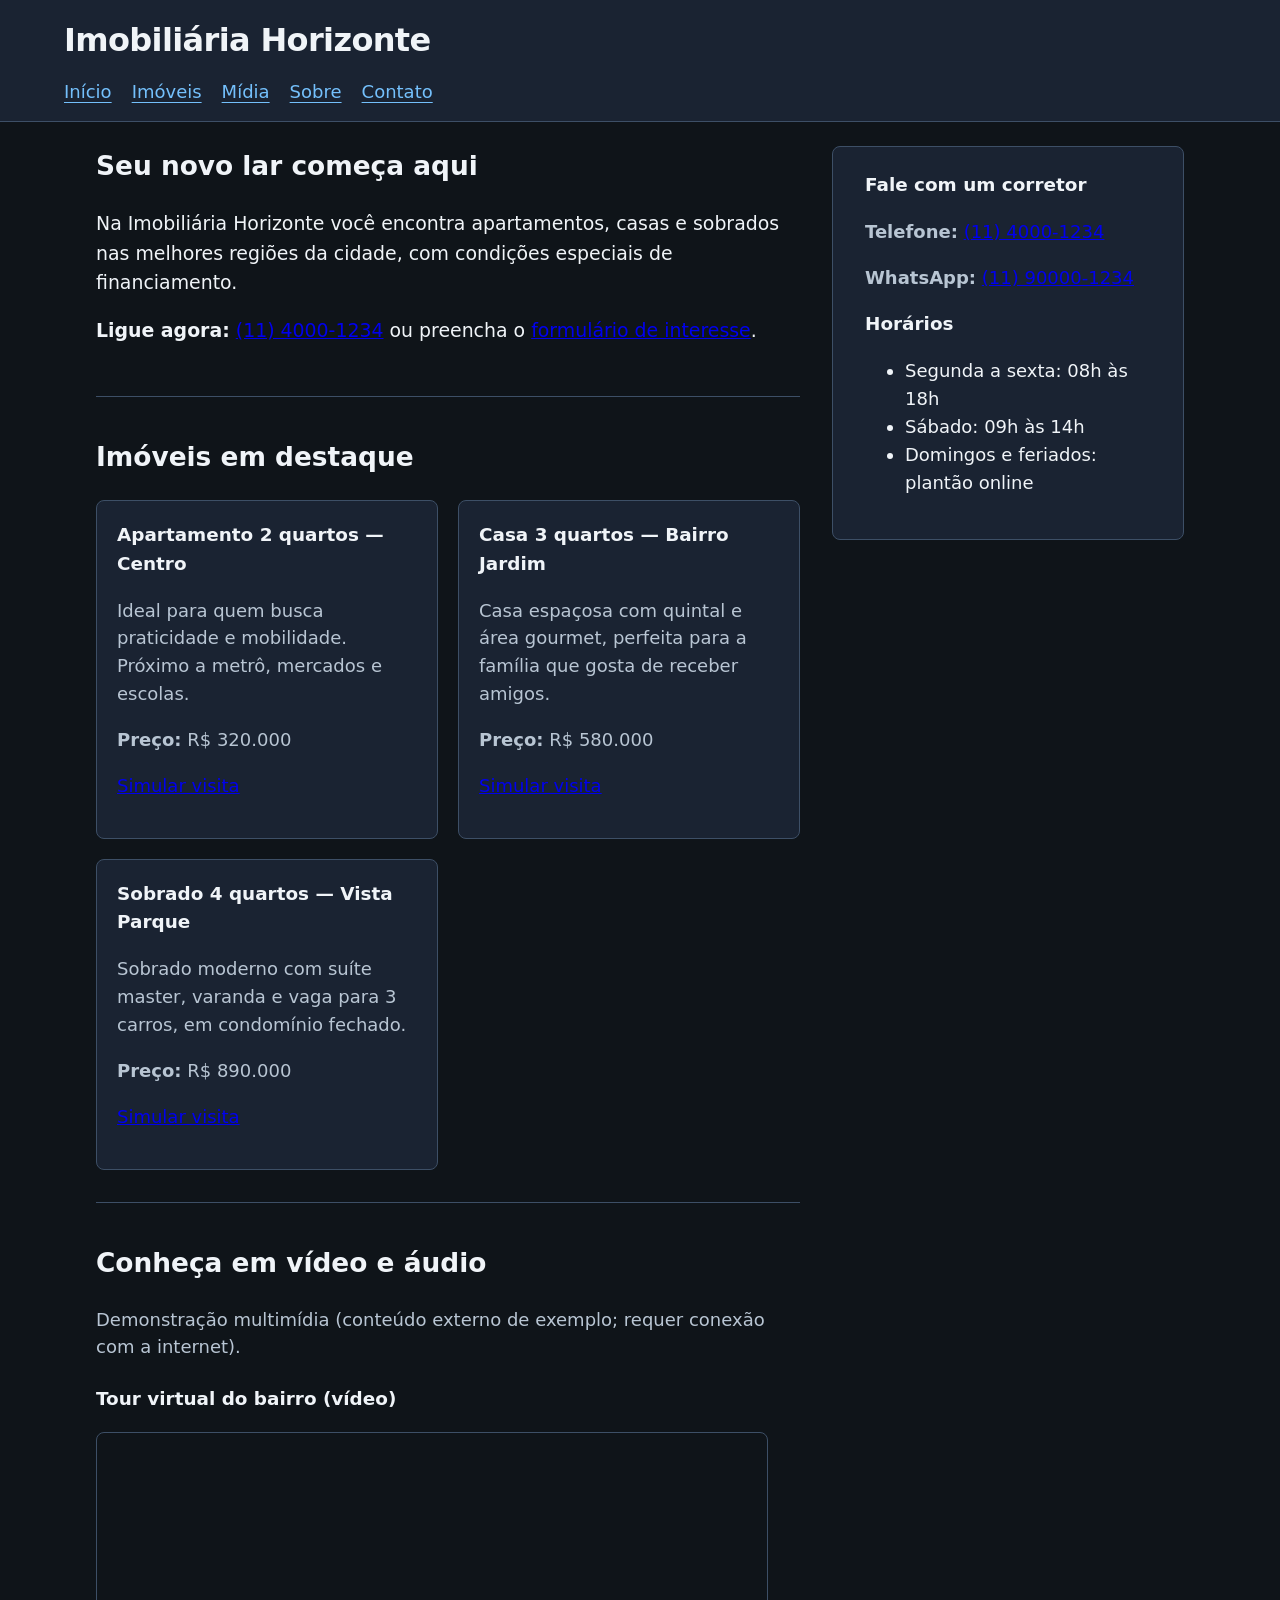
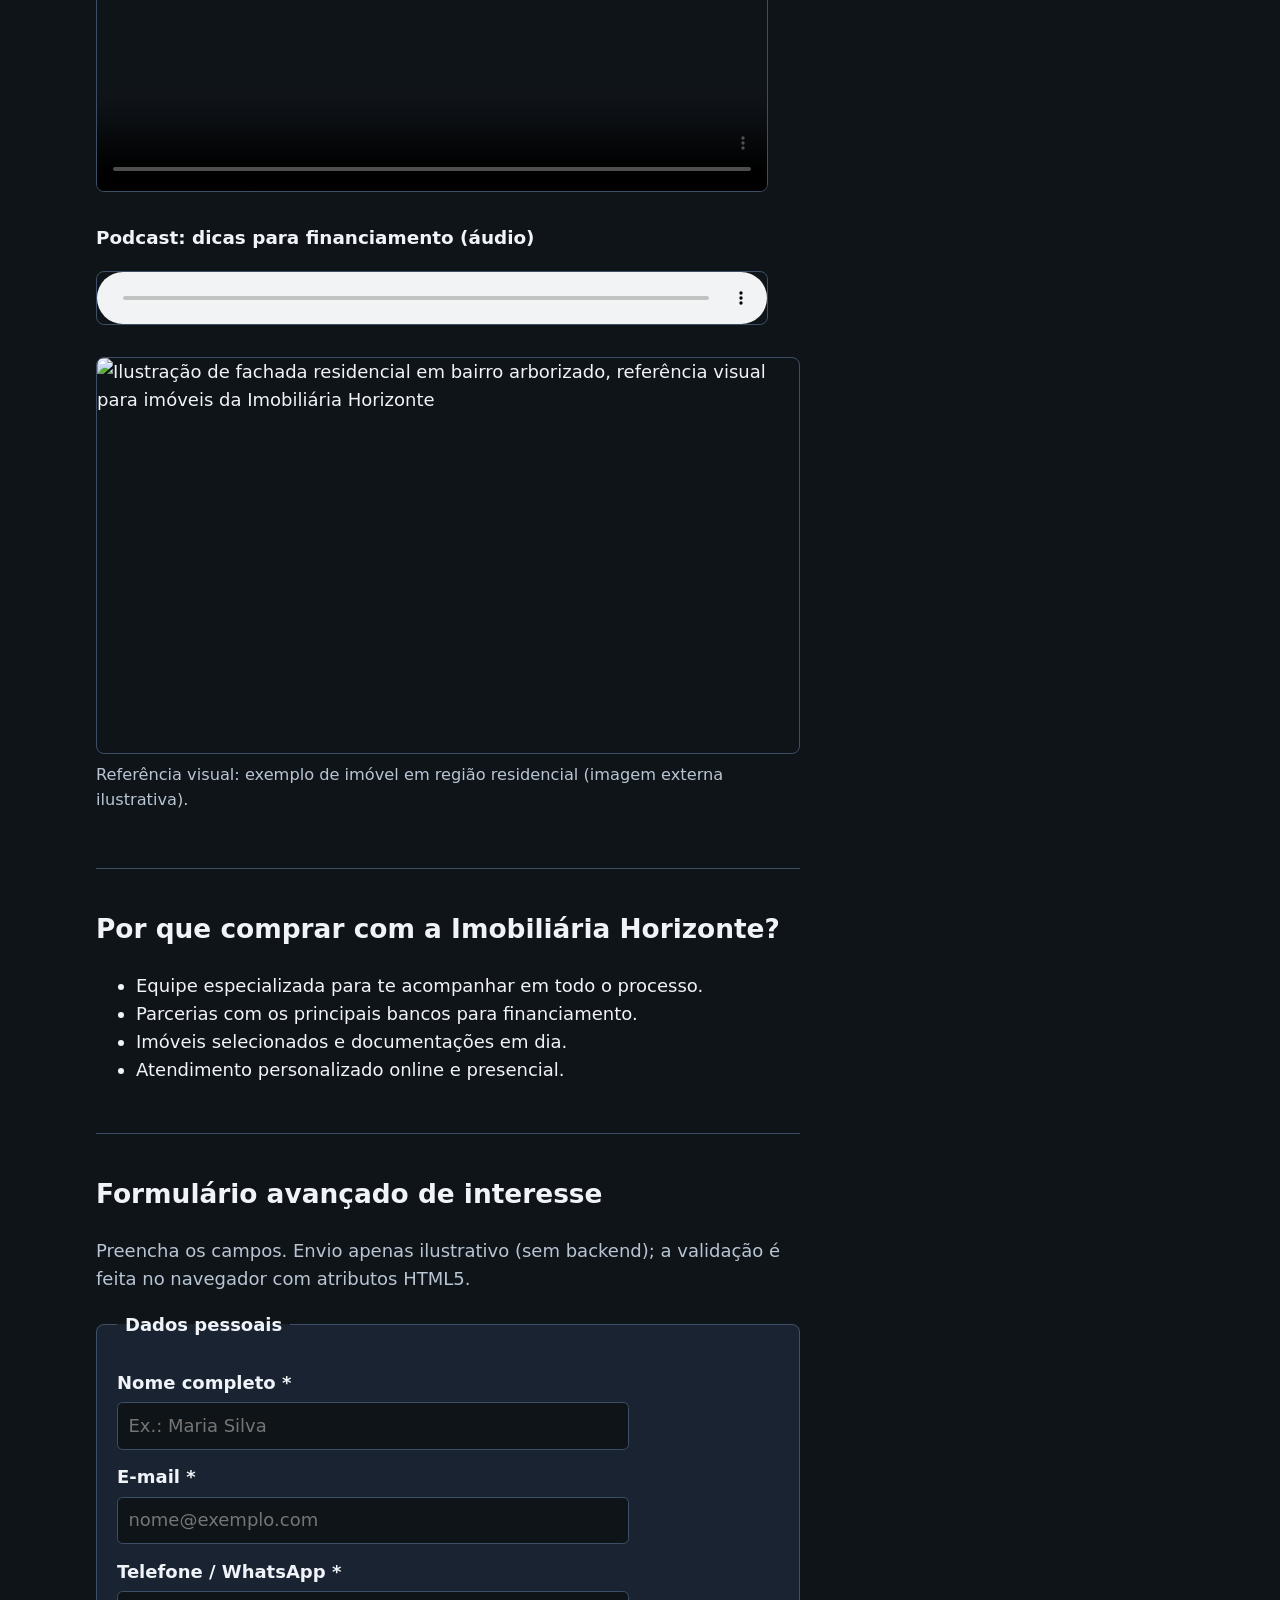
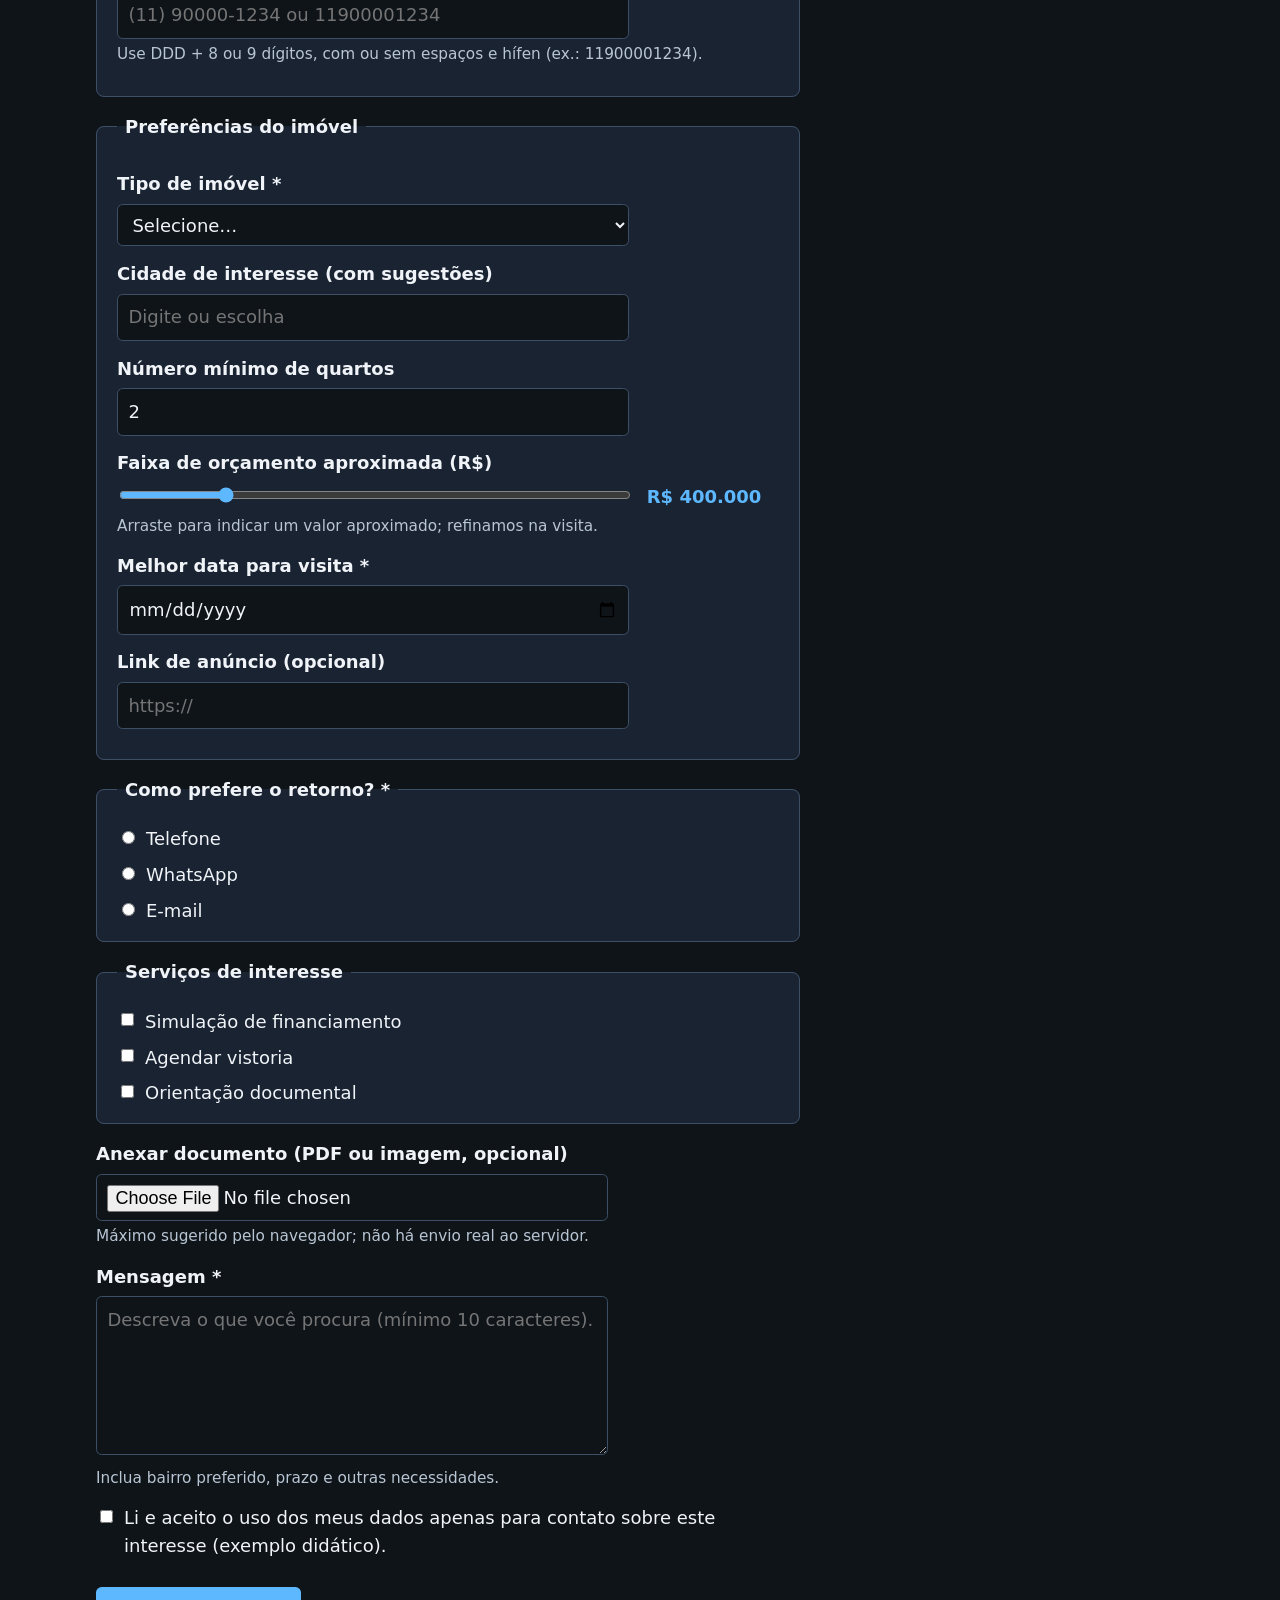
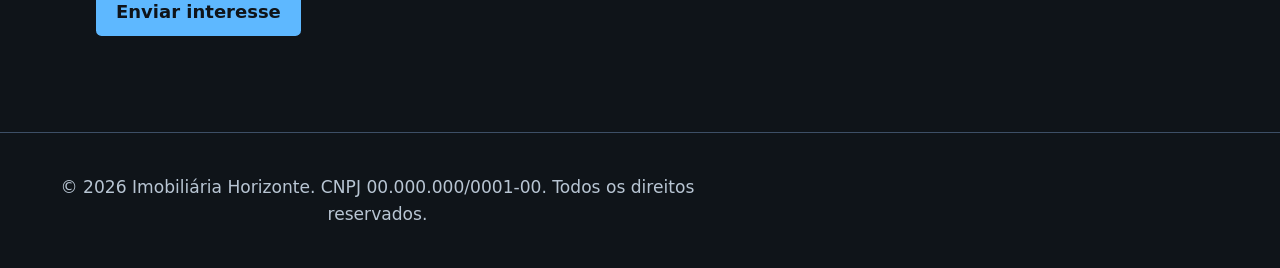
==== index.html @ 03557830 "feat(aula): formulários avançados, mídia HTML5, a11y e layout responsivo Made-with: Cursor" ====
<!DOCTYPE html>
<html lang="pt-BR">
<head>
  <meta charset="UTF-8">
  <meta name="viewport" content="width=device-width, initial-scale=1.0">
  <meta name="description" content="Imobiliária Horizonte — imóveis, visitas agendadas e atendimento. Formulário de interesse e tour em vídeo.">
  <title>Ryan do Nascimento Bezerra — Imobiliária Horizonte</title>
  <style>
    :root {
      --bg: #0f1419;
      --surface: #1a2332;
      --text: #f0f4f8;
      --text-muted: #b8c5d3;
      --accent: #5eb8ff;
      --accent-hover: #8ad0ff;
      --border: #3d4f66;
      --focus-ring: #ffd166;
      --error: #ff6b6b;
      --success: #51cf66;
      --link: #74c0fc;
      --link-visited: #b197fc;
    }

    *,
    *::before,
    *::after {
      box-sizing: border-box;
    }

    html {
      scroll-behavior: smooth;
    }

    body {
      margin: 0;
      font-family: system-ui, "Segoe UI", Roboto, Ubuntu, "Helvetica Neue", sans-serif;
      font-size: clamp(1rem, 0.95rem + 0.35vw, 1.125rem);
      line-height: 1.55;
      color: var(--text);
      background: var(--bg);
    }

    .skip-link {
      position: absolute;
      left: 0.75rem;
      top: 0.75rem;
      padding: 0.65rem 1rem;
      background: var(--focus-ring);
      color: var(--bg);
      font-weight: 700;
      text-decoration: none;
      border-radius: 0.35rem;
      z-index: 9999;
      transform: translateY(-150%);
      transition: transform 0.2s ease;
    }

    .skip-link:focus {
      transform: translateY(0);
      outline: 3px solid var(--text);
      outline-offset: 2px;
    }

    .sr-only {
      position: absolute;
      width: 1px;
      height: 1px;
      padding: 0;
      margin: -1px;
      overflow: hidden;
      clip: rect(0, 0, 0, 0);
      white-space: nowrap;
      border: 0;
    }

    a:focus-visible,
    button:focus-visible,
    input:focus-visible,
    select:focus-visible,
    textarea:focus-visible,
    summary:focus-visible {
      outline: 3px solid var(--focus-ring);
      outline-offset: 2px;
    }

    header {
      background: var(--surface);
      border-bottom: 1px solid var(--border);
      padding: 1rem clamp(1rem, 4vw, 2rem);
    }

    .masthead {
      max-width: 72rem;
      margin: 0 auto;
    }

    .masthead h1 {
      margin: 0 0 0.75rem;
      font-size: clamp(1.5rem, 1.2rem + 1.5vw, 2rem);
      letter-spacing: -0.02em;
    }

    nav ul {
      display: flex;
      flex-wrap: wrap;
      gap: 0.5rem 1.25rem;
      list-style: none;
      margin: 0;
      padding: 0;
    }

    nav a {
      color: var(--link);
      text-decoration: underline;
      text-underline-offset: 0.2em;
    }

    nav a:visited {
      color: var(--link-visited);
    }

    nav a:hover {
      color: var(--accent-hover);
    }

    main,
    aside {
      max-width: 72rem;
      margin: 0 auto;
      padding: 1.5rem clamp(1rem, 4vw, 2rem);
    }

    aside {
      background: var(--surface);
      border: 1px solid var(--border);
      border-radius: 0.5rem;
      margin-bottom: 2rem;
    }

    section {
      margin-bottom: 2.5rem;
      padding-bottom: 2rem;
      border-bottom: 1px solid var(--border);
    }

    section:last-of-type {
      border-bottom: none;
    }

    h2 {
      margin-top: 0;
      font-size: clamp(1.25rem, 1.1rem + 0.8vw, 1.65rem);
      color: var(--text);
    }

    h3 {
      margin-top: 0;
      font-size: 1.15rem;
    }

    p {
      color: var(--text-muted);
      max-width: 65ch;
    }

    .lead {
      font-size: 1.05em;
      color: var(--text);
    }

    .grid-imoveis {
      display: grid;
      gap: 1.25rem;
      grid-template-columns: repeat(auto-fit, minmax(260px, 1fr));
    }

    article {
      background: var(--surface);
      border: 1px solid var(--border);
      border-radius: 0.5rem;
      padding: 1.25rem;
    }

    article h3 {
      color: var(--text);
    }

    article p {
      margin-top: 0.5rem;
    }

    .media-block {
      margin: 1.5rem 0;
    }

    video,
    audio {
      width: 100%;
      max-width: 42rem;
      border-radius: 0.5rem;
      border: 1px solid var(--border);
    }

    figure {
      margin: 1.5rem 0;
      max-width: 48rem;
    }

    figure img {
      width: 100%;
      height: auto;
      display: block;
      border-radius: 0.5rem;
      border: 1px solid var(--border);
    }

    figcaption {
      margin-top: 0.5rem;
      font-size: 0.9em;
      color: var(--text-muted);
    }

    fieldset {
      border: 1px solid var(--border);
      border-radius: 0.5rem;
      padding: 1rem 1.25rem;
      margin: 1rem 0;
      background: var(--surface);
    }

    legend {
      padding: 0 0.5rem;
      font-weight: 700;
      color: var(--text);
    }

    .field {
      margin: 0.85rem 0;
    }

    .field label,
    .field-inline legend {
      display: block;
      margin-bottom: 0.35rem;
      font-weight: 600;
      color: var(--text);
    }

    .hint {
      display: block;
      font-size: 0.85em;
      font-weight: 400;
      color: var(--text-muted);
      margin-top: 0.25rem;
    }

    input[type="text"],
    input[type="email"],
    input[type="tel"],
    input[type="url"],
    input[type="number"],
    input[type="date"],
    input[type="file"],
    select,
    textarea {
      width: 100%;
      max-width: 32rem;
      padding: 0.55rem 0.65rem;
      font: inherit;
      color: var(--text);
      background: var(--bg);
      border: 1px solid var(--border);
      border-radius: 0.35rem;
    }

    input[type="range"] {
      width: 100%;
      max-width: 32rem;
      accent-color: var(--accent);
    }

    textarea {
      min-height: 6rem;
      resize: vertical;
    }

    .radios,
    .checks {
      display: flex;
      flex-direction: column;
      gap: 0.5rem;
    }

    .radios label,
    .checks label {
      font-weight: 400;
      display: flex;
      align-items: flex-start;
      gap: 0.5rem;
      cursor: pointer;
    }

    .radios input,
    .checks input {
      margin-top: 0.35rem;
      flex-shrink: 0;
      accent-color: var(--accent);
    }

    .output-budget {
      display: inline-block;
      margin-left: 0.5rem;
      font-variant-numeric: tabular-nums;
      color: var(--accent);
      font-weight: 700;
    }

    button[type="submit"] {
      font: inherit;
      font-weight: 700;
      padding: 0.65rem 1.25rem;
      background: var(--accent);
      color: var(--bg);
      border: none;
      border-radius: 0.35rem;
      cursor: pointer;
      margin-top: 0.5rem;
    }

    button[type="submit"]:hover {
      background: var(--accent-hover);
    }

    input:user-invalid,
    select:user-invalid,
    textarea:user-invalid {
      border-color: var(--error);
    }

    footer {
      text-align: center;
      padding: 1.5rem;
      border-top: 1px solid var(--border);
      color: var(--text-muted);
      font-size: 0.95em;
    }

    @media (min-width: 48rem) {
      .layout-aside-wrap {
        display: grid;
        grid-template-columns: 1fr min(22rem, 32vw);
        gap: 2rem;
        align-items: start;
        max-width: 72rem;
        margin: 0 auto;
        padding: 0 clamp(1rem, 4vw, 2rem);
      }

      .layout-aside-wrap main {
        margin: 0;
        padding: 1.5rem 0;
      }

      .layout-aside-wrap aside {
        margin: 1.5rem 0 2rem;
      }
    }
  </style>
</head>
<body>
  <a class="skip-link" href="#conteudo-principal">Ir para o conteúdo principal</a>

  <header>
    <div class="masthead">
      <h1>Imobiliária Horizonte</h1>
      <nav aria-label="Navegação principal">
        <ul>
          <li><a href="#inicio">Início</a></li>
          <li><a href="#imoveis">Imóveis</a></li>
          <li><a href="#midia">Mídia</a></li>
          <li><a href="#sobre">Sobre</a></li>
          <li><a href="#contato">Contato</a></li>
        </ul>
      </nav>
    </div>
  </header>

  <div class="layout-aside-wrap">
    <main id="conteudo-principal">
      <section id="inicio" aria-labelledby="titulo-inicio">
        <h2 id="titulo-inicio">Seu novo lar começa aqui</h2>
        <p class="lead">Na Imobiliária Horizonte você encontra apartamentos, casas e sobrados nas melhores regiões da cidade, com condições especiais de financiamento.</p>
        <p class="lead"><strong>Ligue agora:</strong> <a href="tel:+551140001234">(11) 4000-1234</a> ou preencha o <a href="#contato">formulário de interesse</a>.</p>
      </section>

      <section id="imoveis" aria-labelledby="titulo-imoveis">
        <h2 id="titulo-imoveis">Imóveis em destaque</h2>
        <div class="grid-imoveis">
          <article>
            <h3>Apartamento 2 quartos — Centro</h3>
            <p>Ideal para quem busca praticidade e mobilidade. Próximo a metrô, mercados e escolas.</p>
            <p><strong>Preço:</strong> R$ 320.000</p>
            <p><a href="#contato">Simular visita</a></p>
          </article>
          <article>
            <h3>Casa 3 quartos — Bairro Jardim</h3>
            <p>Casa espaçosa com quintal e área gourmet, perfeita para a família que gosta de receber amigos.</p>
            <p><strong>Preço:</strong> R$ 580.000</p>
            <p><a href="#contato">Simular visita</a></p>
          </article>
          <article>
            <h3>Sobrado 4 quartos — Vista Parque</h3>
            <p>Sobrado moderno com suíte master, varanda e vaga para 3 carros, em condomínio fechado.</p>
            <p><strong>Preço:</strong> R$ 890.000</p>
            <p><a href="#contato">Simular visita</a></p>
          </article>
        </div>
      </section>

      <section id="midia" aria-labelledby="titulo-midia">
        <h2 id="titulo-midia">Conheça em vídeo e áudio</h2>
        <p>Demonstração multimídia (conteúdo externo de exemplo; requer conexão com a internet).</p>

        <div class="media-block">
          <h3>Tour virtual do bairro (vídeo)</h3>
          <video controls preload="metadata" poster="https://interactive-examples.mdn.mozilla.net/media/cc0-videos/flower.jpg" width="640" height="360">
            <source src="https://interactive-examples.mdn.mozilla.net/media/cc0-videos/flower.webm" type="video/webm">
            <source src="https://interactive-examples.mdn.mozilla.net/media/cc0-videos/flower.mp4" type="video/mp4">
            <p>Seu navegador não suporta vídeo HTML5. <a href="https://interactive-examples.mdn.mozilla.net/media/cc0-videos/flower.mp4">Baixar o arquivo MP4</a>.</p>
          </video>
        </div>

        <div class="media-block">
          <h3>Podcast: dicas para financiamento (áudio)</h3>
          <audio controls preload="metadata">
            <source src="https://interactive-examples.mdn.mozilla.net/media/cc0-audio/t-rex-roar.mp3" type="audio/mpeg">
            <p>Seu navegador não suporta áudio embutido.</p>
          </audio>
        </div>

        <figure>
          <picture>
            <source type="image/svg+xml" srcset="data:image/svg+xml,%3Csvg xmlns='http://www.w3.org/2000/svg' width='800' height='450'%3E%3Crect fill='%231a2332' width='100%25' height='100%25'/%3E%3Ctext x='50%25' y='50%25' dominant-baseline='middle' text-anchor='middle' fill='%235eb8ff' font-family='system-ui' font-size='28'%3EFachada residencial%3C/text%3E%3C/svg%3E">
            <img src="https://picsum.photos/800/450" alt="Ilustração de fachada residencial em bairro arborizado, referência visual para imóveis da Imobiliária Horizonte" width="800" height="450" loading="lazy" decoding="async">
          </picture>
          <figcaption>Referência visual: exemplo de imóvel em região residencial (imagem externa ilustrativa).</figcaption>
        </figure>
      </section>

      <section id="sobre" aria-labelledby="titulo-sobre">
        <h2 id="titulo-sobre">Por que comprar com a Imobiliária Horizonte?</h2>
        <ul>
          <li>Equipe especializada para te acompanhar em todo o processo.</li>
          <li>Parcerias com os principais bancos para financiamento.</li>
          <li>Imóveis selecionados e documentações em dia.</li>
          <li>Atendimento personalizado online e presencial.</li>
        </ul>
      </section>

      <section id="contato" aria-labelledby="titulo-contato">
        <h2 id="titulo-contato">Formulário avançado de interesse</h2>
        <p>Preencha os campos. Envio apenas ilustrativo (sem backend); a validação é feita no navegador com atributos HTML5.</p>

        <form id="form-interesse" method="get" action="#contato">
          <fieldset>
            <legend>Dados pessoais</legend>
            <div class="field">
              <label for="nome-completo">Nome completo <span aria-hidden="true">*</span></label>
              <input id="nome-completo" name="nome" type="text" autocomplete="name" required minlength="3" maxlength="120" placeholder="Ex.: Maria Silva">
            </div>
            <div class="field">
              <label for="email-contato">E-mail <span aria-hidden="true">*</span></label>
              <input id="email-contato" name="email" type="email" autocomplete="email" required inputmode="email" placeholder="nome@exemplo.com">
            </div>
            <div class="field">
              <label for="telefone">Telefone / WhatsApp <span aria-hidden="true">*</span></label>
              <input id="telefone" name="telefone" type="tel" autocomplete="tel" required pattern="^(\(?\d{2}\)?[\s\-]?\d{4,5}[\s\-]?\d{4}|\d{10,11})$" placeholder="(11) 90000-1234 ou 11900001234" inputmode="tel">
              <span class="hint" id="hint-tel">Use DDD + 8 ou 9 dígitos, com ou sem espaços e hífen (ex.: 11900001234).</span>
            </div>
          </fieldset>

          <fieldset>
            <legend>Preferências do imóvel</legend>
            <div class="field">
              <label for="tipo-imovel">Tipo de imóvel <span aria-hidden="true">*</span></label>
              <select id="tipo-imovel" name="tipo" required>
                <option value="">Selecione…</option>
                <option value="apartamento">Apartamento</option>
                <option value="casa">Casa</option>
                <option value="sobrado">Sobrado</option>
                <option value="terreno">Terreno</option>
                <option value="comercial">Comercial</option>
              </select>
            </div>
            <div class="field">
              <label for="cidade">Cidade de interesse (com sugestões)</label>
              <input id="cidade" name="cidade" type="text" list="lista-cidades" autocomplete="address-level2" placeholder="Digite ou escolha">
              <datalist id="lista-cidades">
                <option value="Centro"></option>
                <option value="Jardim Europa"></option>
                <option value="Vista Parque"></option>
                <option value="Bairro Novo"></option>
                <option value="Zona Norte"></option>
              </datalist>
            </div>
            <div class="field">
              <label for="quartos">Número mínimo de quartos</label>
              <input id="quartos" name="quartos" type="number" min="0" max="10" step="1" value="2" inputmode="numeric">
            </div>
            <div class="field">
              <label for="orcamento">Faixa de orçamento aproximada (R$)</label>
              <input id="orcamento" name="orcamento" type="range" min="200000" max="1200000" step="50000" value="400000" aria-describedby="orcamento-out hint-orcamento">
              <span id="orcamento-out" class="output-budget" aria-live="polite">R$ 400.000</span>
              <span class="hint" id="hint-orcamento">Arraste para indicar um valor aproximado; refinamos na visita.</span>
            </div>
            <div class="field">
              <label for="data-visita">Melhor data para visita <span aria-hidden="true">*</span></label>
              <input id="data-visita" name="data_visita" type="date" required>
            </div>
            <div class="field">
              <label for="url-anuncio">Link de anúncio (opcional)</label>
              <input id="url-anuncio" name="url_anuncio" type="url" inputmode="url" placeholder="https://">
            </div>
          </fieldset>

          <fieldset class="field-inline">
            <legend>Como prefere o retorno? <span aria-hidden="true">*</span></legend>
            <div class="radios">
              <label><input type="radio" name="contato_pref" value="telefone" required> Telefone</label>
              <label><input type="radio" name="contato_pref" value="whatsapp"> WhatsApp</label>
              <label><input type="radio" name="contato_pref" value="email"> E-mail</label>
            </div>
          </fieldset>

          <fieldset class="field-inline">
            <legend>Serviços de interesse</legend>
            <div class="checks">
              <label><input type="checkbox" name="servicos" value="financiamento"> Simulação de financiamento</label>
              <label><input type="checkbox" name="servicos" value="vistoria"> Agendar vistoria</label>
              <label><input type="checkbox" name="servicos" value="documentacao"> Orientação documental</label>
            </div>
          </fieldset>

          <div class="field">
            <label for="documento">Anexar documento (PDF ou imagem, opcional)</label>
            <input id="documento" name="documento" type="file" accept=".pdf,image/*">
            <span class="hint">Máximo sugerido pelo navegador; não há envio real ao servidor.</span>
          </div>

          <div class="field">
            <label for="mensagem">Mensagem <span aria-hidden="true">*</span></label>
            <textarea id="mensagem" name="mensagem" required minlength="10" maxlength="2000" rows="5" placeholder="Descreva o que você procura (mínimo 10 caracteres)." aria-describedby="hint-msg"></textarea>
            <span class="hint" id="hint-msg">Inclua bairro preferido, prazo e outras necessidades.</span>
          </div>

          <div class="field checks">
            <label>
              <input id="lgpd" name="lgpd" type="checkbox" required value="sim">
              Li e aceito o uso dos meus dados apenas para contato sobre este interesse (exemplo didático).
            </label>
          </div>

          <button type="submit">Enviar interesse</button>
        </form>
      </section>
    </main>

    <aside aria-labelledby="titulo-aside">
      <h2 id="titulo-aside" class="sr-only">Atendimento e horários</h2>
      <h3>Fale com um corretor</h3>
      <p><strong>Telefone:</strong> <a href="tel:+551140001234">(11) 4000-1234</a></p>
      <p><strong>WhatsApp:</strong> <a href="https://wa.me/5511900001234">(11) 90000-1234</a></p>
      <h3>Horários</h3>
      <ul>
        <li>Segunda a sexta: 08h às 18h</li>
        <li>Sábado: 09h às 14h</li>
        <li>Domingos e feriados: plantão online</li>
      </ul>
    </aside>
  </div>

  <footer>
    <p>&copy; 2026 Imobiliária Horizonte. CNPJ 00.000.000/0001-00. Todos os direitos reservados.</p>
  </footer>

  <script>
    (function () {
      var range = document.getElementById("orcamento");
      var out = document.getElementById("orcamento-out");
      if (range && out) {
        function fmt(n) {
          return "R$ " + Number(n).toLocaleString("pt-BR");
        }
        function sync() {
          out.textContent = fmt(range.value);
        }
        range.addEventListener("input", sync);
        sync();
      }
    })();
  </script>
</body>
</html>
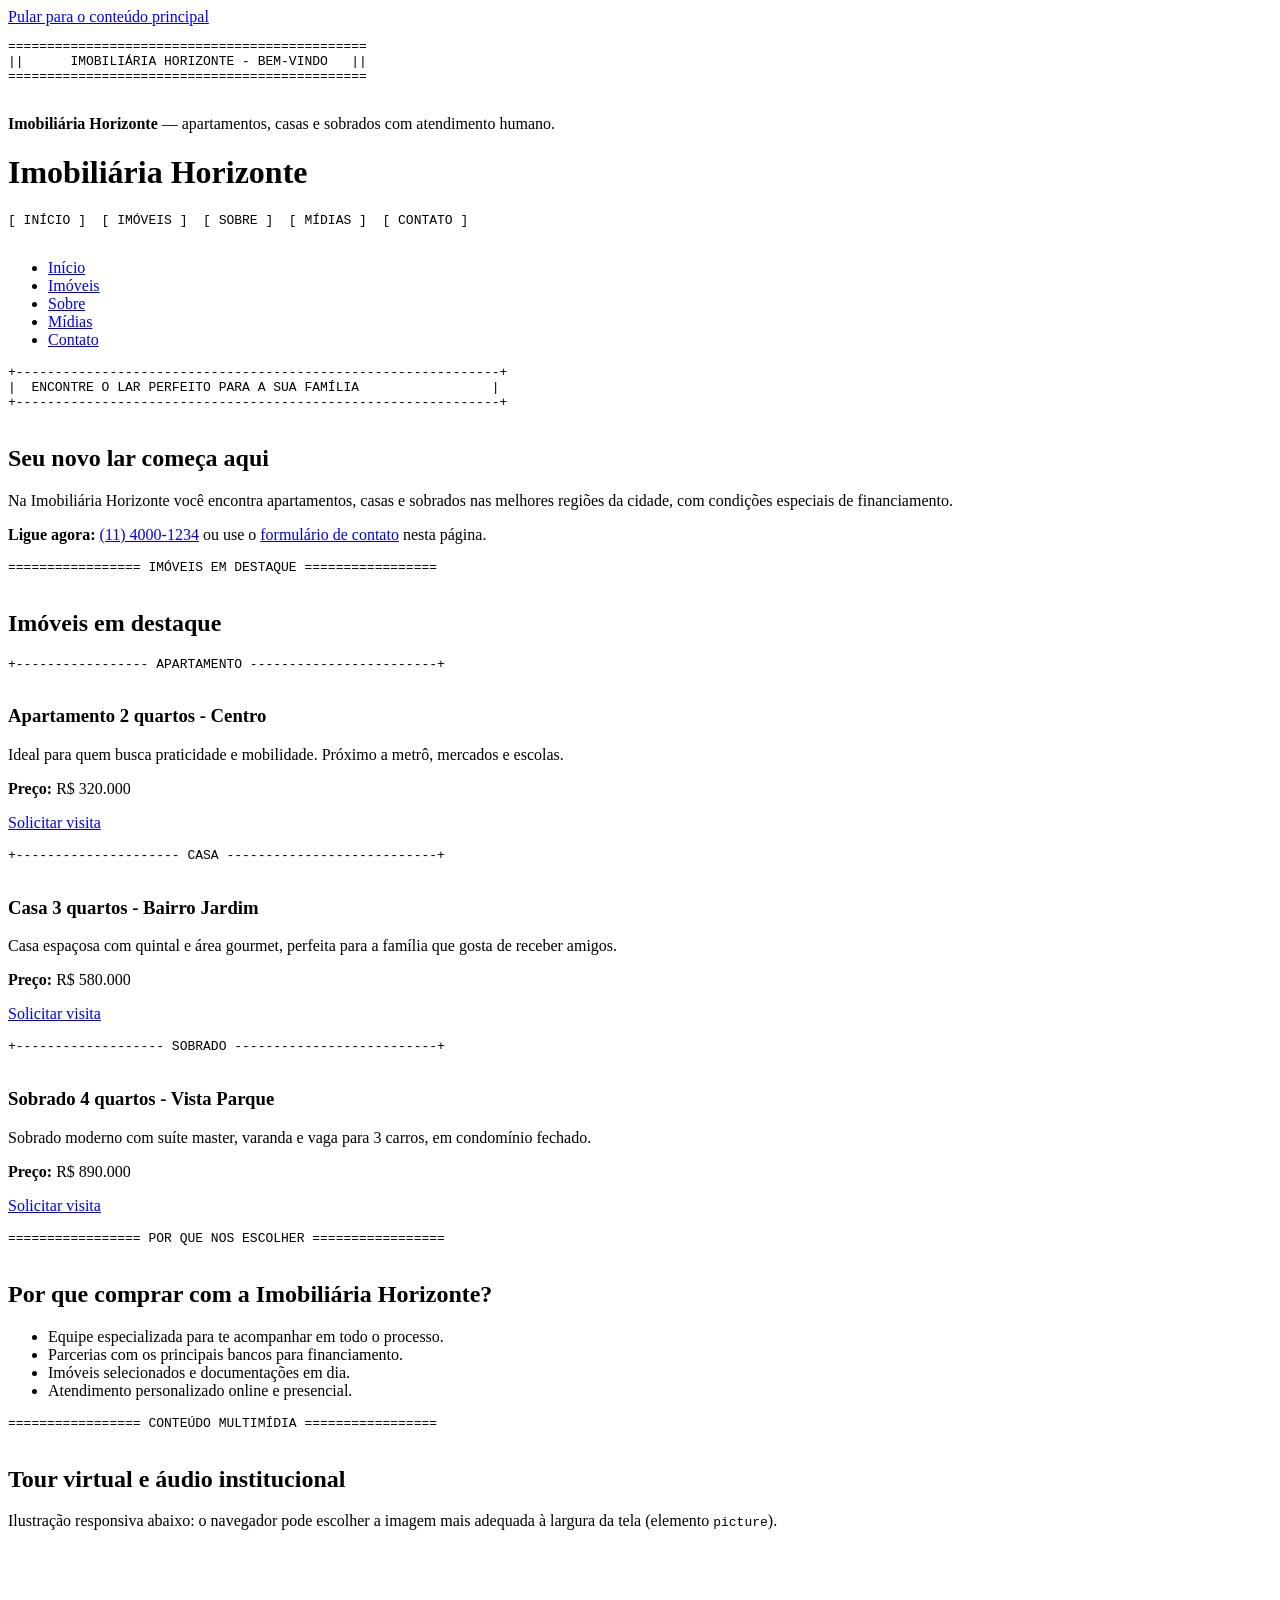
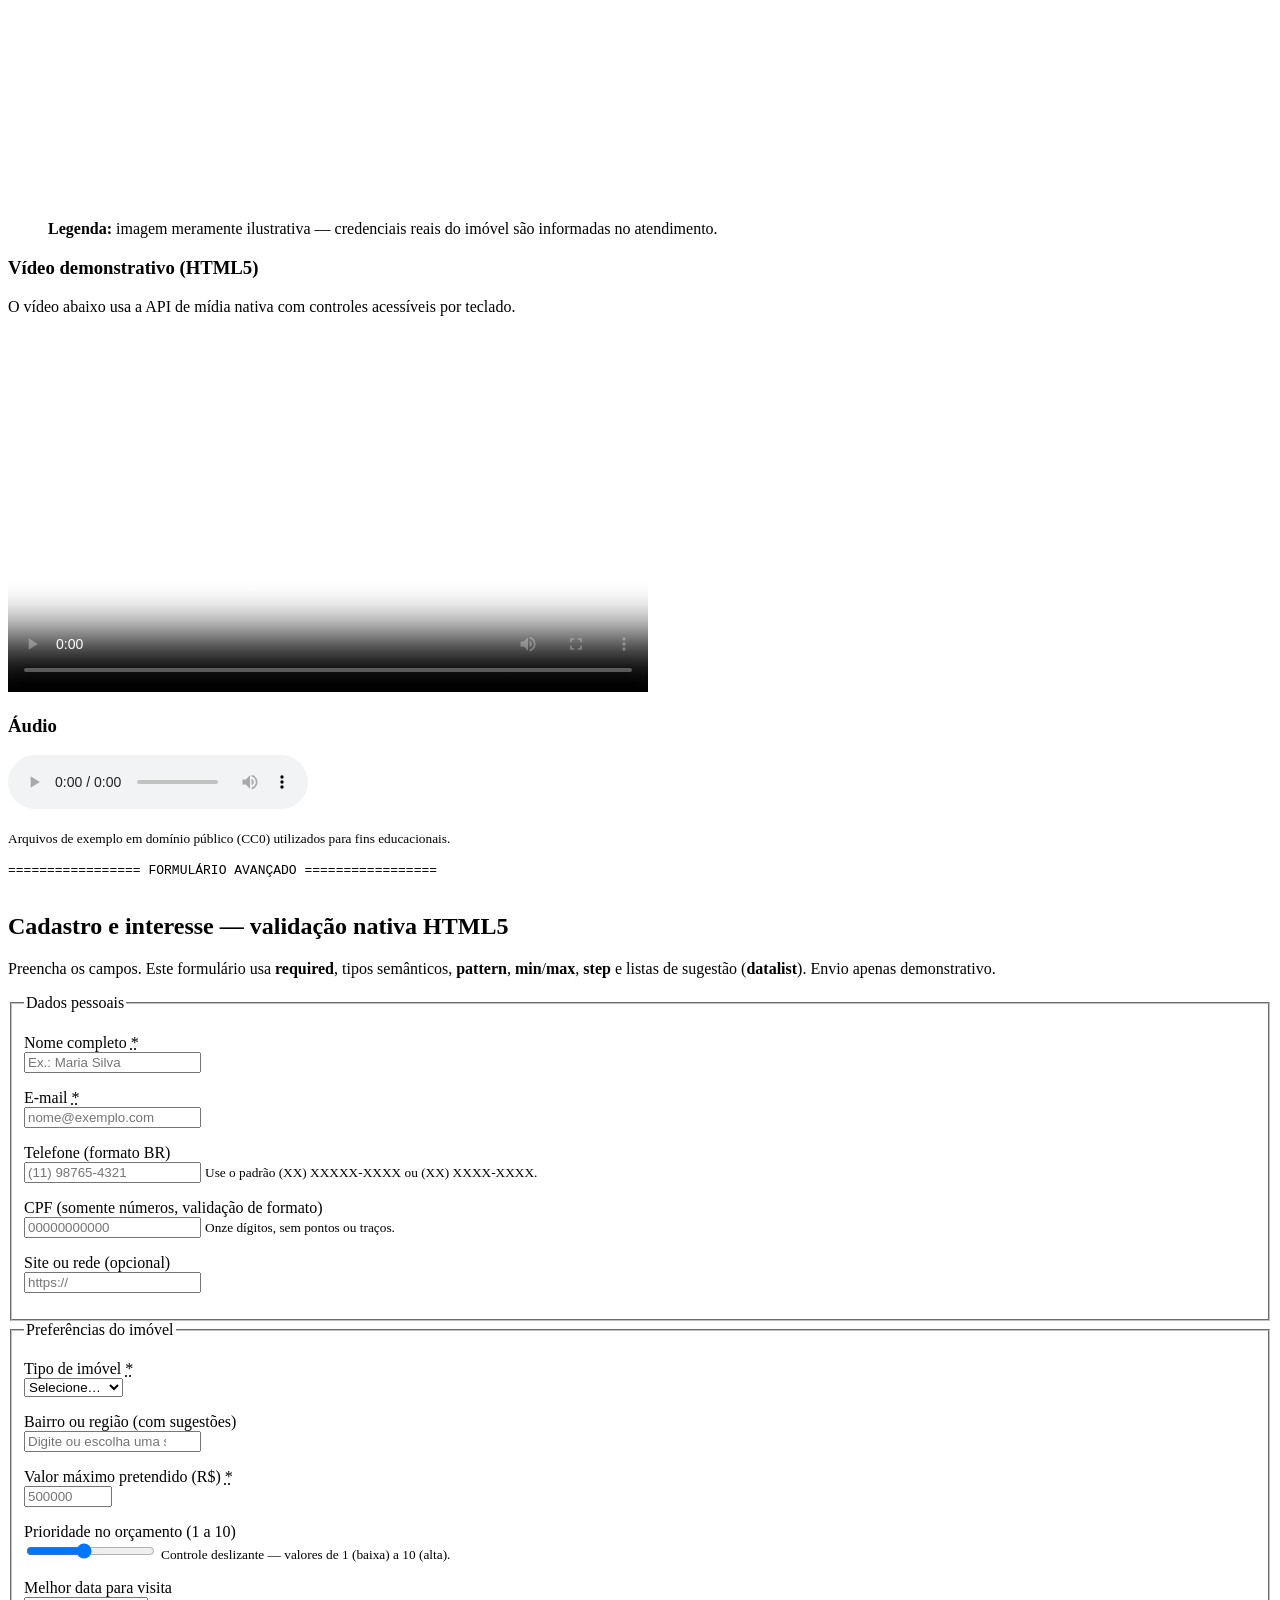
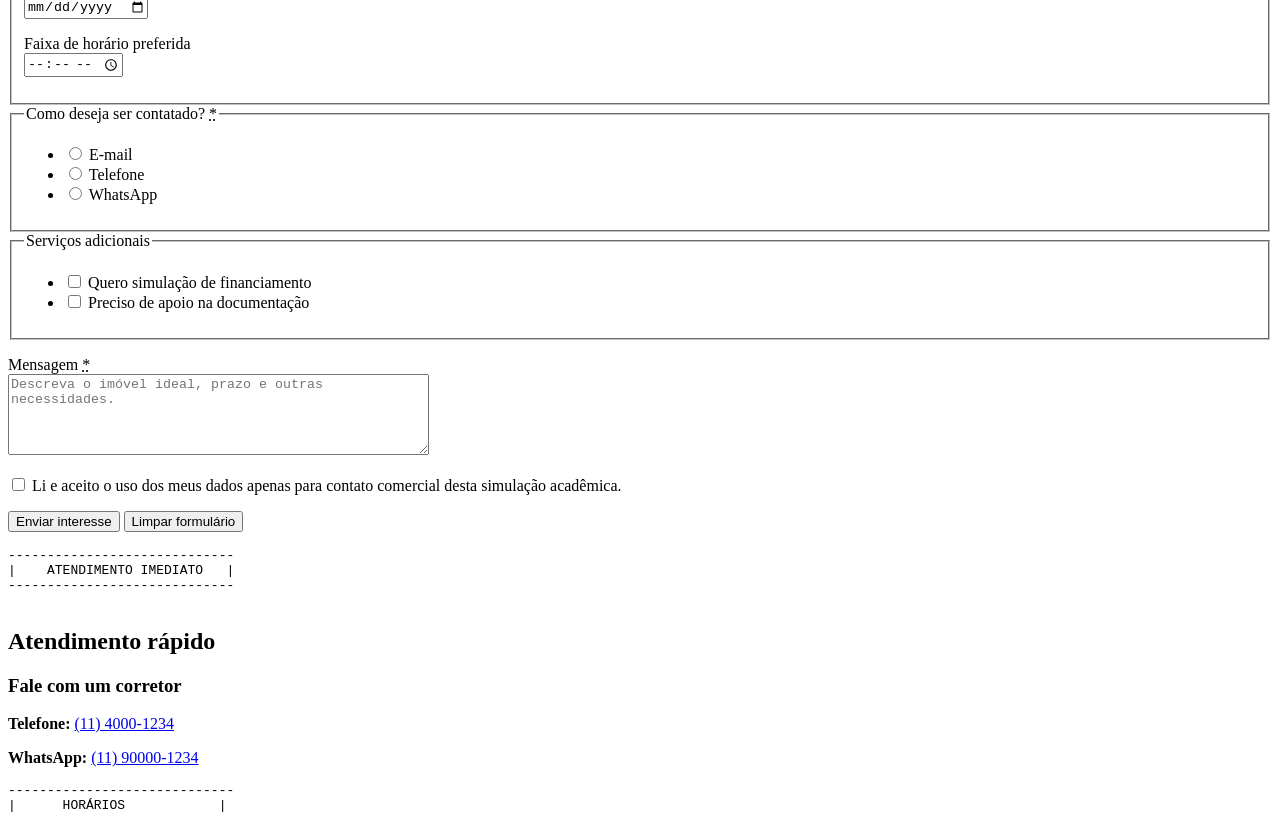
==== commit efa9bd71: "Aula 04: formulários avançados, mídias e HTML5 semântico (sem CSS) Made-with: Cursor" ====
--- a/index.html
+++ b/index.html
@@ -3,601 +3,303 @@
 <head>
   <meta charset="UTF-8">
   <meta name="viewport" content="width=device-width, initial-scale=1.0">
-  <meta name="description" content="Imobiliária Horizonte — imóveis, visitas agendadas e atendimento. Formulário de interesse e tour em vídeo.">
-  <title>Ryan do Nascimento Bezerra — Imobiliária Horizonte</title>
-  <style>
-    :root {
-      --bg: #0f1419;
-      --surface: #1a2332;
-      --text: #f0f4f8;
-      --text-muted: #b8c5d3;
-      --accent: #5eb8ff;
-      --accent-hover: #8ad0ff;
-      --border: #3d4f66;
-      --focus-ring: #ffd166;
-      --error: #ff6b6b;
-      --success: #51cf66;
-      --link: #74c0fc;
-      --link-visited: #b197fc;
-    }
-
-    *,
-    *::before,
-    *::after {
-      box-sizing: border-box;
-    }
-
-    html {
-      scroll-behavior: smooth;
-    }
-
-    body {
-      margin: 0;
-      font-family: system-ui, "Segoe UI", Roboto, Ubuntu, "Helvetica Neue", sans-serif;
-      font-size: clamp(1rem, 0.95rem + 0.35vw, 1.125rem);
-      line-height: 1.55;
-      color: var(--text);
-      background: var(--bg);
-    }
-
-    .skip-link {
-      position: absolute;
-      left: 0.75rem;
-      top: 0.75rem;
-      padding: 0.65rem 1rem;
-      background: var(--focus-ring);
-      color: var(--bg);
-      font-weight: 700;
-      text-decoration: none;
-      border-radius: 0.35rem;
-      z-index: 9999;
-      transform: translateY(-150%);
-      transition: transform 0.2s ease;
-    }
-
-    .skip-link:focus {
-      transform: translateY(0);
-      outline: 3px solid var(--text);
-      outline-offset: 2px;
-    }
-
-    .sr-only {
-      position: absolute;
-      width: 1px;
-      height: 1px;
-      padding: 0;
-      margin: -1px;
-      overflow: hidden;
-      clip: rect(0, 0, 0, 0);
-      white-space: nowrap;
-      border: 0;
-    }
-
-    a:focus-visible,
-    button:focus-visible,
-    input:focus-visible,
-    select:focus-visible,
-    textarea:focus-visible,
-    summary:focus-visible {
-      outline: 3px solid var(--focus-ring);
-      outline-offset: 2px;
-    }
-
-    header {
-      background: var(--surface);
-      border-bottom: 1px solid var(--border);
-      padding: 1rem clamp(1rem, 4vw, 2rem);
-    }
-
-    .masthead {
-      max-width: 72rem;
-      margin: 0 auto;
-    }
-
-    .masthead h1 {
-      margin: 0 0 0.75rem;
-      font-size: clamp(1.5rem, 1.2rem + 1.5vw, 2rem);
-      letter-spacing: -0.02em;
-    }
-
-    nav ul {
-      display: flex;
-      flex-wrap: wrap;
-      gap: 0.5rem 1.25rem;
-      list-style: none;
-      margin: 0;
-      padding: 0;
-    }
-
-    nav a {
-      color: var(--link);
-      text-decoration: underline;
-      text-underline-offset: 0.2em;
-    }
-
-    nav a:visited {
-      color: var(--link-visited);
-    }
-
-    nav a:hover {
-      color: var(--accent-hover);
-    }
-
-    main,
-    aside {
-      max-width: 72rem;
-      margin: 0 auto;
-      padding: 1.5rem clamp(1rem, 4vw, 2rem);
-    }
-
-    aside {
-      background: var(--surface);
-      border: 1px solid var(--border);
-      border-radius: 0.5rem;
-      margin-bottom: 2rem;
-    }
-
-    section {
-      margin-bottom: 2.5rem;
-      padding-bottom: 2rem;
-      border-bottom: 1px solid var(--border);
-    }
-
-    section:last-of-type {
-      border-bottom: none;
-    }
-
-    h2 {
-      margin-top: 0;
-      font-size: clamp(1.25rem, 1.1rem + 0.8vw, 1.65rem);
-      color: var(--text);
-    }
-
-    h3 {
-      margin-top: 0;
-      font-size: 1.15rem;
-    }
-
-    p {
-      color: var(--text-muted);
-      max-width: 65ch;
-    }
-
-    .lead {
-      font-size: 1.05em;
-      color: var(--text);
-    }
-
-    .grid-imoveis {
-      display: grid;
-      gap: 1.25rem;
-      grid-template-columns: repeat(auto-fit, minmax(260px, 1fr));
-    }
-
-    article {
-      background: var(--surface);
-      border: 1px solid var(--border);
-      border-radius: 0.5rem;
-      padding: 1.25rem;
-    }
-
-    article h3 {
-      color: var(--text);
-    }
-
-    article p {
-      margin-top: 0.5rem;
-    }
-
-    .media-block {
-      margin: 1.5rem 0;
-    }
-
-    video,
-    audio {
-      width: 100%;
-      max-width: 42rem;
-      border-radius: 0.5rem;
-      border: 1px solid var(--border);
-    }
-
-    figure {
-      margin: 1.5rem 0;
-      max-width: 48rem;
-    }
-
-    figure img {
-      width: 100%;
-      height: auto;
-      display: block;
-      border-radius: 0.5rem;
-      border: 1px solid var(--border);
-    }
-
-    figcaption {
-      margin-top: 0.5rem;
-      font-size: 0.9em;
-      color: var(--text-muted);
-    }
-
-    fieldset {
-      border: 1px solid var(--border);
-      border-radius: 0.5rem;
-      padding: 1rem 1.25rem;
-      margin: 1rem 0;
-      background: var(--surface);
-    }
-
-    legend {
-      padding: 0 0.5rem;
-      font-weight: 700;
-      color: var(--text);
-    }
-
-    .field {
-      margin: 0.85rem 0;
-    }
-
-    .field label,
-    .field-inline legend {
-      display: block;
-      margin-bottom: 0.35rem;
-      font-weight: 600;
-      color: var(--text);
-    }
-
-    .hint {
-      display: block;
-      font-size: 0.85em;
-      font-weight: 400;
-      color: var(--text-muted);
-      margin-top: 0.25rem;
-    }
-
-    input[type="text"],
-    input[type="email"],
-    input[type="tel"],
-    input[type="url"],
-    input[type="number"],
-    input[type="date"],
-    input[type="file"],
-    select,
-    textarea {
-      width: 100%;
-      max-width: 32rem;
-      padding: 0.55rem 0.65rem;
-      font: inherit;
-      color: var(--text);
-      background: var(--bg);
-      border: 1px solid var(--border);
-      border-radius: 0.35rem;
-    }
-
-    input[type="range"] {
-      width: 100%;
-      max-width: 32rem;
-      accent-color: var(--accent);
-    }
-
-    textarea {
-      min-height: 6rem;
-      resize: vertical;
-    }
-
-    .radios,
-    .checks {
-      display: flex;
-      flex-direction: column;
-      gap: 0.5rem;
-    }
-
-    .radios label,
-    .checks label {
-      font-weight: 400;
-      display: flex;
-      align-items: flex-start;
-      gap: 0.5rem;
-      cursor: pointer;
-    }
-
-    .radios input,
-    .checks input {
-      margin-top: 0.35rem;
-      flex-shrink: 0;
-      accent-color: var(--accent);
-    }
-
-    .output-budget {
-      display: inline-block;
-      margin-left: 0.5rem;
-      font-variant-numeric: tabular-nums;
-      color: var(--accent);
-      font-weight: 700;
-    }
-
-    button[type="submit"] {
-      font: inherit;
-      font-weight: 700;
-      padding: 0.65rem 1.25rem;
-      background: var(--accent);
-      color: var(--bg);
-      border: none;
-      border-radius: 0.35rem;
-      cursor: pointer;
-      margin-top: 0.5rem;
-    }
-
-    button[type="submit"]:hover {
-      background: var(--accent-hover);
-    }
-
-    input:user-invalid,
-    select:user-invalid,
-    textarea:user-invalid {
-      border-color: var(--error);
-    }
-
-    footer {
-      text-align: center;
-      padding: 1.5rem;
-      border-top: 1px solid var(--border);
-      color: var(--text-muted);
-      font-size: 0.95em;
-    }
-
-    @media (min-width: 48rem) {
-      .layout-aside-wrap {
-        display: grid;
-        grid-template-columns: 1fr min(22rem, 32vw);
-        gap: 2rem;
-        align-items: start;
-        max-width: 72rem;
-        margin: 0 auto;
-        padding: 0 clamp(1rem, 4vw, 2rem);
-      }
-
-      .layout-aside-wrap main {
-        margin: 0;
-        padding: 1.5rem 0;
-      }
-
-      .layout-aside-wrap aside {
-        margin: 1.5rem 0 2rem;
-      }
-    }
-  </style>
+  <title>Aula 04 — Imobiliária Horizonte | Formulários e mídias</title>
+  <meta name="description" content="Página demonstrativa com HTML5 semântico, formulários avançados e conteúdo multimídia — Imobiliária Horizonte.">
 </head>
 <body>
-  <a class="skip-link" href="#conteudo-principal">Ir para o conteúdo principal</a>
+  <a href="#conteudo-principal">Pular para o conteúdo principal</a>
 
   <header>
-    <div class="masthead">
-      <h1>Imobiliária Horizonte</h1>
-      <nav aria-label="Navegação principal">
-        <ul>
-          <li><a href="#inicio">Início</a></li>
-          <li><a href="#imoveis">Imóveis</a></li>
-          <li><a href="#midia">Mídia</a></li>
-          <li><a href="#sobre">Sobre</a></li>
-          <li><a href="#contato">Contato</a></li>
-        </ul>
-      </nav>
-    </div>
+    <pre>
+==============================================
+||      IMOBILIÁRIA HORIZONTE - BEM-VINDO   ||
+==============================================
+    </pre>
+    <p><strong>Imobiliária Horizonte</strong> — apartamentos, casas e sobrados com atendimento humano.</p>
+    <h1>Imobiliária Horizonte</h1>
+    <nav aria-label="Navegação principal">
+      <pre>
+[ INÍCIO ]  [ IMÓVEIS ]  [ SOBRE ]  [ MÍDIAS ]  [ CONTATO ]
+      </pre>
+      <ul>
+        <li><a href="#inicio">Início</a></li>
+        <li><a href="#imoveis">Imóveis</a></li>
+        <li><a href="#sobre">Sobre</a></li>
+        <li><a href="#midias">Mídias</a></li>
+        <li><a href="#contato">Contato</a></li>
+      </ul>
+    </nav>
   </header>
 
-  <div class="layout-aside-wrap">
-    <main id="conteudo-principal">
-      <section id="inicio" aria-labelledby="titulo-inicio">
-        <h2 id="titulo-inicio">Seu novo lar começa aqui</h2>
-        <p class="lead">Na Imobiliária Horizonte você encontra apartamentos, casas e sobrados nas melhores regiões da cidade, com condições especiais de financiamento.</p>
-        <p class="lead"><strong>Ligue agora:</strong> <a href="tel:+551140001234">(11) 4000-1234</a> ou preencha o <a href="#contato">formulário de interesse</a>.</p>
-      </section>
-
-      <section id="imoveis" aria-labelledby="titulo-imoveis">
-        <h2 id="titulo-imoveis">Imóveis em destaque</h2>
-        <div class="grid-imoveis">
-          <article>
-            <h3>Apartamento 2 quartos — Centro</h3>
-            <p>Ideal para quem busca praticidade e mobilidade. Próximo a metrô, mercados e escolas.</p>
-            <p><strong>Preço:</strong> R$ 320.000</p>
-            <p><a href="#contato">Simular visita</a></p>
-          </article>
-          <article>
-            <h3>Casa 3 quartos — Bairro Jardim</h3>
-            <p>Casa espaçosa com quintal e área gourmet, perfeita para a família que gosta de receber amigos.</p>
-            <p><strong>Preço:</strong> R$ 580.000</p>
-            <p><a href="#contato">Simular visita</a></p>
-          </article>
-          <article>
-            <h3>Sobrado 4 quartos — Vista Parque</h3>
-            <p>Sobrado moderno com suíte master, varanda e vaga para 3 carros, em condomínio fechado.</p>
-            <p><strong>Preço:</strong> R$ 890.000</p>
-            <p><a href="#contato">Simular visita</a></p>
-          </article>
-        </div>
-      </section>
-
-      <section id="midia" aria-labelledby="titulo-midia">
-        <h2 id="titulo-midia">Conheça em vídeo e áudio</h2>
-        <p>Demonstração multimídia (conteúdo externo de exemplo; requer conexão com a internet).</p>
-
-        <div class="media-block">
-          <h3>Tour virtual do bairro (vídeo)</h3>
-          <video controls preload="metadata" poster="https://interactive-examples.mdn.mozilla.net/media/cc0-videos/flower.jpg" width="640" height="360">
-            <source src="https://interactive-examples.mdn.mozilla.net/media/cc0-videos/flower.webm" type="video/webm">
-            <source src="https://interactive-examples.mdn.mozilla.net/media/cc0-videos/flower.mp4" type="video/mp4">
-            <p>Seu navegador não suporta vídeo HTML5. <a href="https://interactive-examples.mdn.mozilla.net/media/cc0-videos/flower.mp4">Baixar o arquivo MP4</a>.</p>
-          </video>
-        </div>
-
-        <div class="media-block">
-          <h3>Podcast: dicas para financiamento (áudio)</h3>
-          <audio controls preload="metadata">
-            <source src="https://interactive-examples.mdn.mozilla.net/media/cc0-audio/t-rex-roar.mp3" type="audio/mpeg">
-            <p>Seu navegador não suporta áudio embutido.</p>
-          </audio>
-        </div>
-
-        <figure>
-          <picture>
-            <source type="image/svg+xml" srcset="data:image/svg+xml,%3Csvg xmlns='http://www.w3.org/2000/svg' width='800' height='450'%3E%3Crect fill='%231a2332' width='100%25' height='100%25'/%3E%3Ctext x='50%25' y='50%25' dominant-baseline='middle' text-anchor='middle' fill='%235eb8ff' font-family='system-ui' font-size='28'%3EFachada residencial%3C/text%3E%3C/svg%3E">
-            <img src="https://picsum.photos/800/450" alt="Ilustração de fachada residencial em bairro arborizado, referência visual para imóveis da Imobiliária Horizonte" width="800" height="450" loading="lazy" decoding="async">
-          </picture>
-          <figcaption>Referência visual: exemplo de imóvel em região residencial (imagem externa ilustrativa).</figcaption>
-        </figure>
-      </section>
-
-      <section id="sobre" aria-labelledby="titulo-sobre">
-        <h2 id="titulo-sobre">Por que comprar com a Imobiliária Horizonte?</h2>
-        <ul>
-          <li>Equipe especializada para te acompanhar em todo o processo.</li>
-          <li>Parcerias com os principais bancos para financiamento.</li>
-          <li>Imóveis selecionados e documentações em dia.</li>
-          <li>Atendimento personalizado online e presencial.</li>
-        </ul>
-      </section>
-
-      <section id="contato" aria-labelledby="titulo-contato">
-        <h2 id="titulo-contato">Formulário avançado de interesse</h2>
-        <p>Preencha os campos. Envio apenas ilustrativo (sem backend); a validação é feita no navegador com atributos HTML5.</p>
-
-        <form id="form-interesse" method="get" action="#contato">
-          <fieldset>
-            <legend>Dados pessoais</legend>
-            <div class="field">
-              <label for="nome-completo">Nome completo <span aria-hidden="true">*</span></label>
-              <input id="nome-completo" name="nome" type="text" autocomplete="name" required minlength="3" maxlength="120" placeholder="Ex.: Maria Silva">
-            </div>
-            <div class="field">
-              <label for="email-contato">E-mail <span aria-hidden="true">*</span></label>
-              <input id="email-contato" name="email" type="email" autocomplete="email" required inputmode="email" placeholder="nome@exemplo.com">
-            </div>
-            <div class="field">
-              <label for="telefone">Telefone / WhatsApp <span aria-hidden="true">*</span></label>
-              <input id="telefone" name="telefone" type="tel" autocomplete="tel" required pattern="^(\(?\d{2}\)?[\s\-]?\d{4,5}[\s\-]?\d{4}|\d{10,11})$" placeholder="(11) 90000-1234 ou 11900001234" inputmode="tel">
-              <span class="hint" id="hint-tel">Use DDD + 8 ou 9 dígitos, com ou sem espaços e hífen (ex.: 11900001234).</span>
-            </div>
-          </fieldset>
-
-          <fieldset>
-            <legend>Preferências do imóvel</legend>
-            <div class="field">
-              <label for="tipo-imovel">Tipo de imóvel <span aria-hidden="true">*</span></label>
-              <select id="tipo-imovel" name="tipo" required>
-                <option value="">Selecione…</option>
-                <option value="apartamento">Apartamento</option>
-                <option value="casa">Casa</option>
-                <option value="sobrado">Sobrado</option>
-                <option value="terreno">Terreno</option>
-                <option value="comercial">Comercial</option>
-              </select>
-            </div>
-            <div class="field">
-              <label for="cidade">Cidade de interesse (com sugestões)</label>
-              <input id="cidade" name="cidade" type="text" list="lista-cidades" autocomplete="address-level2" placeholder="Digite ou escolha">
-              <datalist id="lista-cidades">
-                <option value="Centro"></option>
-                <option value="Jardim Europa"></option>
-                <option value="Vista Parque"></option>
-                <option value="Bairro Novo"></option>
-                <option value="Zona Norte"></option>
-              </datalist>
-            </div>
-            <div class="field">
-              <label for="quartos">Número mínimo de quartos</label>
-              <input id="quartos" name="quartos" type="number" min="0" max="10" step="1" value="2" inputmode="numeric">
-            </div>
-            <div class="field">
-              <label for="orcamento">Faixa de orçamento aproximada (R$)</label>
-              <input id="orcamento" name="orcamento" type="range" min="200000" max="1200000" step="50000" value="400000" aria-describedby="orcamento-out hint-orcamento">
-              <span id="orcamento-out" class="output-budget" aria-live="polite">R$ 400.000</span>
-              <span class="hint" id="hint-orcamento">Arraste para indicar um valor aproximado; refinamos na visita.</span>
-            </div>
-            <div class="field">
-              <label for="data-visita">Melhor data para visita <span aria-hidden="true">*</span></label>
-              <input id="data-visita" name="data_visita" type="date" required>
-            </div>
-            <div class="field">
-              <label for="url-anuncio">Link de anúncio (opcional)</label>
-              <input id="url-anuncio" name="url_anuncio" type="url" inputmode="url" placeholder="https://">
-            </div>
-          </fieldset>
-
-          <fieldset class="field-inline">
-            <legend>Como prefere o retorno? <span aria-hidden="true">*</span></legend>
-            <div class="radios">
-              <label><input type="radio" name="contato_pref" value="telefone" required> Telefone</label>
-              <label><input type="radio" name="contato_pref" value="whatsapp"> WhatsApp</label>
-              <label><input type="radio" name="contato_pref" value="email"> E-mail</label>
-            </div>
-          </fieldset>
-
-          <fieldset class="field-inline">
-            <legend>Serviços de interesse</legend>
-            <div class="checks">
-              <label><input type="checkbox" name="servicos" value="financiamento"> Simulação de financiamento</label>
-              <label><input type="checkbox" name="servicos" value="vistoria"> Agendar vistoria</label>
-              <label><input type="checkbox" name="servicos" value="documentacao"> Orientação documental</label>
-            </div>
-          </fieldset>
-
-          <div class="field">
-            <label for="documento">Anexar documento (PDF ou imagem, opcional)</label>
-            <input id="documento" name="documento" type="file" accept=".pdf,image/*">
-            <span class="hint">Máximo sugerido pelo navegador; não há envio real ao servidor.</span>
-          </div>
-
-          <div class="field">
-            <label for="mensagem">Mensagem <span aria-hidden="true">*</span></label>
-            <textarea id="mensagem" name="mensagem" required minlength="10" maxlength="2000" rows="5" placeholder="Descreva o que você procura (mínimo 10 caracteres)." aria-describedby="hint-msg"></textarea>
-            <span class="hint" id="hint-msg">Inclua bairro preferido, prazo e outras necessidades.</span>
-          </div>
-
-          <div class="field checks">
-            <label>
-              <input id="lgpd" name="lgpd" type="checkbox" required value="sim">
-              Li e aceito o uso dos meus dados apenas para contato sobre este interesse (exemplo didático).
-            </label>
-          </div>
-
+  <main id="conteudo-principal">
+    <section id="inicio" aria-labelledby="titulo-hero">
+      <pre>
++--------------------------------------------------------------+
+|  ENCONTRE O LAR PERFEITO PARA A SUA FAMÍLIA                 |
++--------------------------------------------------------------+
+      </pre>
+      <h2 id="titulo-hero">Seu novo lar começa aqui</h2>
+      <p>Na Imobiliária Horizonte você encontra apartamentos, casas e sobrados
+      nas melhores regiões da cidade, com condições especiais de financiamento.</p>
+      <p><strong>Ligue agora:</strong> <a href="tel:+551140001234">(11) 4000-1234</a> ou use o
+      <a href="#contato">formulário de contato</a> nesta página.</p>
+    </section>
+
+    <section id="imoveis" aria-labelledby="titulo-imoveis">
+      <pre>
+================= IMÓVEIS EM DESTAQUE =================
+      </pre>
+      <h2 id="titulo-imoveis">Imóveis em destaque</h2>
+
+      <article aria-labelledby="apt-centro">
+        <pre>
++----------------- APARTAMENTO ------------------------+
+        </pre>
+        <h3 id="apt-centro">Apartamento 2 quartos - Centro</h3>
+        <p>Ideal para quem busca praticidade e mobilidade. Próximo a metrô,
+        mercados e escolas.</p>
+        <p><strong>Preço:</strong> R$ 320.000</p>
+        <p><a href="#contato">Solicitar visita</a></p>
+      </article>
+
+      <article aria-labelledby="casa-jardim">
+        <pre>
++--------------------- CASA ---------------------------+
+        </pre>
+        <h3 id="casa-jardim">Casa 3 quartos - Bairro Jardim</h3>
+        <p>Casa espaçosa com quintal e área gourmet, perfeita para a família
+        que gosta de receber amigos.</p>
+        <p><strong>Preço:</strong> R$ 580.000</p>
+        <p><a href="#contato">Solicitar visita</a></p>
+      </article>
+
+      <article aria-labelledby="sobrado-parque">
+        <pre>
++------------------- SOBRADO --------------------------+
+        </pre>
+        <h3 id="sobrado-parque">Sobrado 4 quartos - Vista Parque</h3>
+        <p>Sobrado moderno com suíte master, varanda e vaga para 3 carros,
+        em condomínio fechado.</p>
+        <p><strong>Preço:</strong> R$ 890.000</p>
+        <p><a href="#contato">Solicitar visita</a></p>
+      </article>
+    </section>
+
+    <section id="sobre" aria-labelledby="titulo-sobre">
+      <pre>
+================= POR QUE NOS ESCOLHER =================
+      </pre>
+      <h2 id="titulo-sobre">Por que comprar com a Imobiliária Horizonte?</h2>
+      <ul>
+        <li>Equipe especializada para te acompanhar em todo o processo.</li>
+        <li>Parcerias com os principais bancos para financiamento.</li>
+        <li>Imóveis selecionados e documentações em dia.</li>
+        <li>Atendimento personalizado online e presencial.</li>
+      </ul>
+    </section>
+
+    <section id="midias" aria-labelledby="titulo-midias">
+      <pre>
+================= CONTEÚDO MULTIMÍDIA =================
+      </pre>
+      <h2 id="titulo-midias">Tour virtual e áudio institucional</h2>
+      <p>Ilustração responsiva abaixo: o navegador pode escolher a imagem mais adequada à largura da tela (elemento <code>picture</code>).</p>
+
+      <figure>
+        <picture>
+          <source media="(min-width: 960px)" srcset="https://picsum.photos/id/164/960/540">
+          <source media="(min-width: 600px)" srcset="https://picsum.photos/id/164/720/405">
+          <img src="https://picsum.photos/id/164/480/270" width="480" height="270" alt="Fachada residencial ilustrativa em tons claros, exemplo de vitrine de imóvel" loading="lazy" decoding="async">
+        </picture>
+        <figcaption><strong>Legenda:</strong> imagem meramente ilustrativa — credenciais reais do imóvel são informadas no atendimento.</figcaption>
+      </figure>
+
+      <h3>Vídeo demonstrativo (HTML5)</h3>
+      <p>O vídeo abaixo usa a API de mídia nativa com controles acessíveis por teclado.</p>
+      <video controls preload="metadata" width="640" height="360" poster="https://picsum.photos/id/237/640/360">
+        <source src="https://interactive-examples.mdn.mozilla.net/media/cc0-videos/flower.mp4" type="video/mp4">
+        Seu navegador não reproduz vídeo embutido. <a href="https://interactive-examples.mdn.mozilla.net/media/cc0-videos/flower.mp4">Baixar vídeo MP4</a>.
+      </video>
+
+      <h3>Áudio</h3>
+      <audio controls preload="metadata">
+        <source src="https://interactive-examples.mdn.mozilla.net/media/cc0-audio/t-rex-roar.mp3" type="audio/mpeg">
+        Seu navegador não reproduz áudio embutido. <a href="https://interactive-examples.mdn.mozilla.net/media/cc0-audio/t-rex-roar.mp3">Baixar áudio MP3</a>.
+      </audio>
+      <p><small>Arquivos de exemplo em domínio público (CC0) utilizados para fins educacionais.</small></p>
+    </section>
+
+    <section id="contato" aria-labelledby="titulo-contato">
+      <pre>
+================= FORMULÁRIO AVANÇADO =================
+      </pre>
+      <h2 id="titulo-contato">Cadastro e interesse — validação nativa HTML5</h2>
+      <p>Preencha os campos. Este formulário usa <strong>required</strong>, tipos semânticos, <strong>pattern</strong>, <strong>min</strong>/<strong>max</strong>, <strong>step</strong> e listas de sugestão (<strong>datalist</strong>). Envio apenas demonstrativo.</p>
+
+      <form action="#" method="get">
+        <fieldset>
+          <legend>Dados pessoais</legend>
+
+          <p>
+            <label for="nome">Nome completo <abbr title="obrigatório">*</abbr></label><br>
+            <input id="nome" name="nome" type="text" autocomplete="name" required minlength="3" maxlength="120" placeholder="Ex.: Maria Silva">
+          </p>
+
+          <p>
+            <label for="email">E-mail <abbr title="obrigatório">*</abbr></label><br>
+            <input id="email" name="email" type="email" autocomplete="email" required inputmode="email" placeholder="nome@exemplo.com">
+          </p>
+
+          <p>
+            <label for="telefone">Telefone (formato BR)</label><br>
+            <input id="telefone" name="telefone" type="tel" autocomplete="tel" inputmode="tel"
+              pattern="^\(?[0-9]{2}\)?\s?[0-9]{4,5}-[0-9]{4}$"
+              placeholder="(11) 98765-4321"
+              aria-describedby="dica-telefone">
+            <small id="dica-telefone">Use o padrão (XX) XXXXX-XXXX ou (XX) XXXX-XXXX.</small>
+          </p>
+
+          <p>
+            <label for="cpf">CPF (somente números, validação de formato)</label><br>
+            <input id="cpf" name="cpf" type="text" inputmode="numeric" pattern="^[0-9]{11}$" maxlength="11" placeholder="00000000000" aria-describedby="dica-cpf">
+            <small id="dica-cpf">Onze dígitos, sem pontos ou traços.</small>
+          </p>
+
+          <p>
+            <label for="site">Site ou rede (opcional)</label><br>
+            <input id="site" name="site" type="url" autocomplete="url" inputmode="url" placeholder="https://">
+          </p>
+        </fieldset>
+
+        <fieldset>
+          <legend>Preferências do imóvel</legend>
+
+          <p>
+            <label for="tipo">Tipo de imóvel <abbr title="obrigatório">*</abbr></label><br>
+            <select id="tipo" name="tipo" required>
+              <option value="">Selecione…</option>
+              <option value="apartamento">Apartamento</option>
+              <option value="casa">Casa</option>
+              <option value="sobrado">Sobrado</option>
+              <option value="terreno">Terreno</option>
+            </select>
+          </p>
+
+          <p>
+            <label for="bairro">Bairro ou região (com sugestões)</label><br>
+            <input id="bairro" name="bairro" type="search" list="lista-bairros" autocomplete="off" placeholder="Digite ou escolha uma sugestão">
+            <datalist id="lista-bairros">
+              <option value="Centro"></option>
+              <option value="Jardim Europa"></option>
+              <option value="Vista Parque"></option>
+              <option value="Zona Sul"></option>
+              <option value="Zona Norte"></option>
+            </datalist>
+          </p>
+
+          <p>
+            <label for="valor-max">Valor máximo pretendido (R$) <abbr title="obrigatório">*</abbr></label><br>
+            <input id="valor-max" name="valor_max" type="number" required min="100000" max="5000000" step="1000" inputmode="decimal" placeholder="500000">
+          </p>
+
+          <p>
+            <label for="faixa-prioridade">Prioridade no orçamento (1 a 10)</label><br>
+            <input id="faixa-prioridade" name="prioridade" type="range" min="1" max="10" value="5">
+            <small>Controle deslizante — valores de 1 (baixa) a 10 (alta).</small>
+          </p>
+
+          <p>
+            <label for="data-visita">Melhor data para visita</label><br>
+            <input id="data-visita" name="data_visita" type="date" min="2026-03-25">
+          </p>
+
+          <p>
+            <label for="hora-visita">Faixa de horário preferida</label><br>
+            <input id="hora-visita" name="hora_visita" type="time" min="08:00" max="18:00" step="900">
+          </p>
+        </fieldset>
+
+        <fieldset>
+          <legend>Como deseja ser contatado? <abbr title="obrigatório">*</abbr></legend>
+          <ul>
+            <li>
+              <input id="contato-email" name="meio_contato" type="radio" value="email" required>
+              <label for="contato-email">E-mail</label>
+            </li>
+            <li>
+              <input id="contato-telefone" name="meio_contato" type="radio" value="telefone">
+              <label for="contato-telefone">Telefone</label>
+            </li>
+            <li>
+              <input id="contato-whatsapp" name="meio_contato" type="radio" value="whatsapp">
+              <label for="contato-whatsapp">WhatsApp</label>
+            </li>
+          </ul>
+        </fieldset>
+
+        <fieldset>
+          <legend>Serviços adicionais</legend>
+          <ul>
+            <li>
+              <input id="opt-financiamento" name="financiamento" type="checkbox" value="sim">
+              <label for="opt-financiamento">Quero simulação de financiamento</label>
+            </li>
+            <li>
+              <input id="opt-documentacao" name="document_aux" type="checkbox" value="sim">
+              <label for="opt-documentacao">Preciso de apoio na documentação</label>
+            </li>
+          </ul>
+        </fieldset>
+
+        <p>
+          <label for="mensagem">Mensagem <abbr title="obrigatório">*</abbr></label><br>
+          <textarea id="mensagem" name="mensagem" rows="5" cols="50" required minlength="10" maxlength="2000" placeholder="Descreva o imóvel ideal, prazo e outras necessidades."></textarea>
+        </p>
+
+        <p>
+          <input id="aceite-lgpd" name="aceite" type="checkbox" required value="1">
+          <label for="aceite-lgpd">Li e aceito o uso dos meus dados apenas para contato comercial desta simulação acadêmica.</label>
+        </p>
+
+        <p>
           <button type="submit">Enviar interesse</button>
-        </form>
-      </section>
-    </main>
-
-    <aside aria-labelledby="titulo-aside">
-      <h2 id="titulo-aside" class="sr-only">Atendimento e horários</h2>
-      <h3>Fale com um corretor</h3>
-      <p><strong>Telefone:</strong> <a href="tel:+551140001234">(11) 4000-1234</a></p>
-      <p><strong>WhatsApp:</strong> <a href="https://wa.me/5511900001234">(11) 90000-1234</a></p>
-      <h3>Horários</h3>
-      <ul>
-        <li>Segunda a sexta: 08h às 18h</li>
-        <li>Sábado: 09h às 14h</li>
-        <li>Domingos e feriados: plantão online</li>
-      </ul>
-    </aside>
-  </div>
+          <button type="reset">Limpar formulário</button>
+        </p>
+      </form>
+    </section>
+  </main>
+
+  <aside aria-label="Informações de atendimento">
+    <pre>
+-----------------------------
+|    ATENDIMENTO IMEDIATO   |
+-----------------------------
+    </pre>
+    <h2>Atendimento rápido</h2>
+    <h3>Fale com um corretor</h3>
+    <p><strong>Telefone:</strong> <a href="tel:+551140001234">(11) 4000-1234</a></p>
+    <p><strong>WhatsApp:</strong> <a href="https://wa.me/5511900001234">(11) 90000-1234</a></p>
+
+    <pre>
+-----------------------------
+|      HORÁRIOS            |
+-----------------------------
+    </pre>
+    <ul>
+      <li>Segunda a sexta: 08h às 18h</li>
+      <li>Sábado: 09h às 14h</li>
+      <li>Domingos e feriados: plantão online</li>
+    </ul>
+  </aside>
 
   <footer>
-    <p>&copy; 2026 Imobiliária Horizonte. CNPJ 00.000.000/0001-00. Todos os direitos reservados.</p>
+    <pre>
+==============================================
+||   © 2026 Imobiliária Horizonte - CNPJ 00.000.000/0001-00   ||
+==============================================
+    </pre>
+    <p>&copy; 2026 Imobiliária Horizonte. Todos os direitos reservados.</p>
+    <p><small>Disciplina Aplicações para Internet — HTML5 semântico, formulários avançados e mídias (sem CSS).</small></p>
   </footer>
-
-  <script>
-    (function () {
-      var range = document.getElementById("orcamento");
-      var out = document.getElementById("orcamento-out");
-      if (range && out) {
-        function fmt(n) {
-          return "R$ " + Number(n).toLocaleString("pt-BR");
-        }
-        function sync() {
-          out.textContent = fmt(range.value);
-        }
-        range.addEventListener("input", sync);
-        sync();
-      }
-    })();
-  </script>
 </body>
 </html>
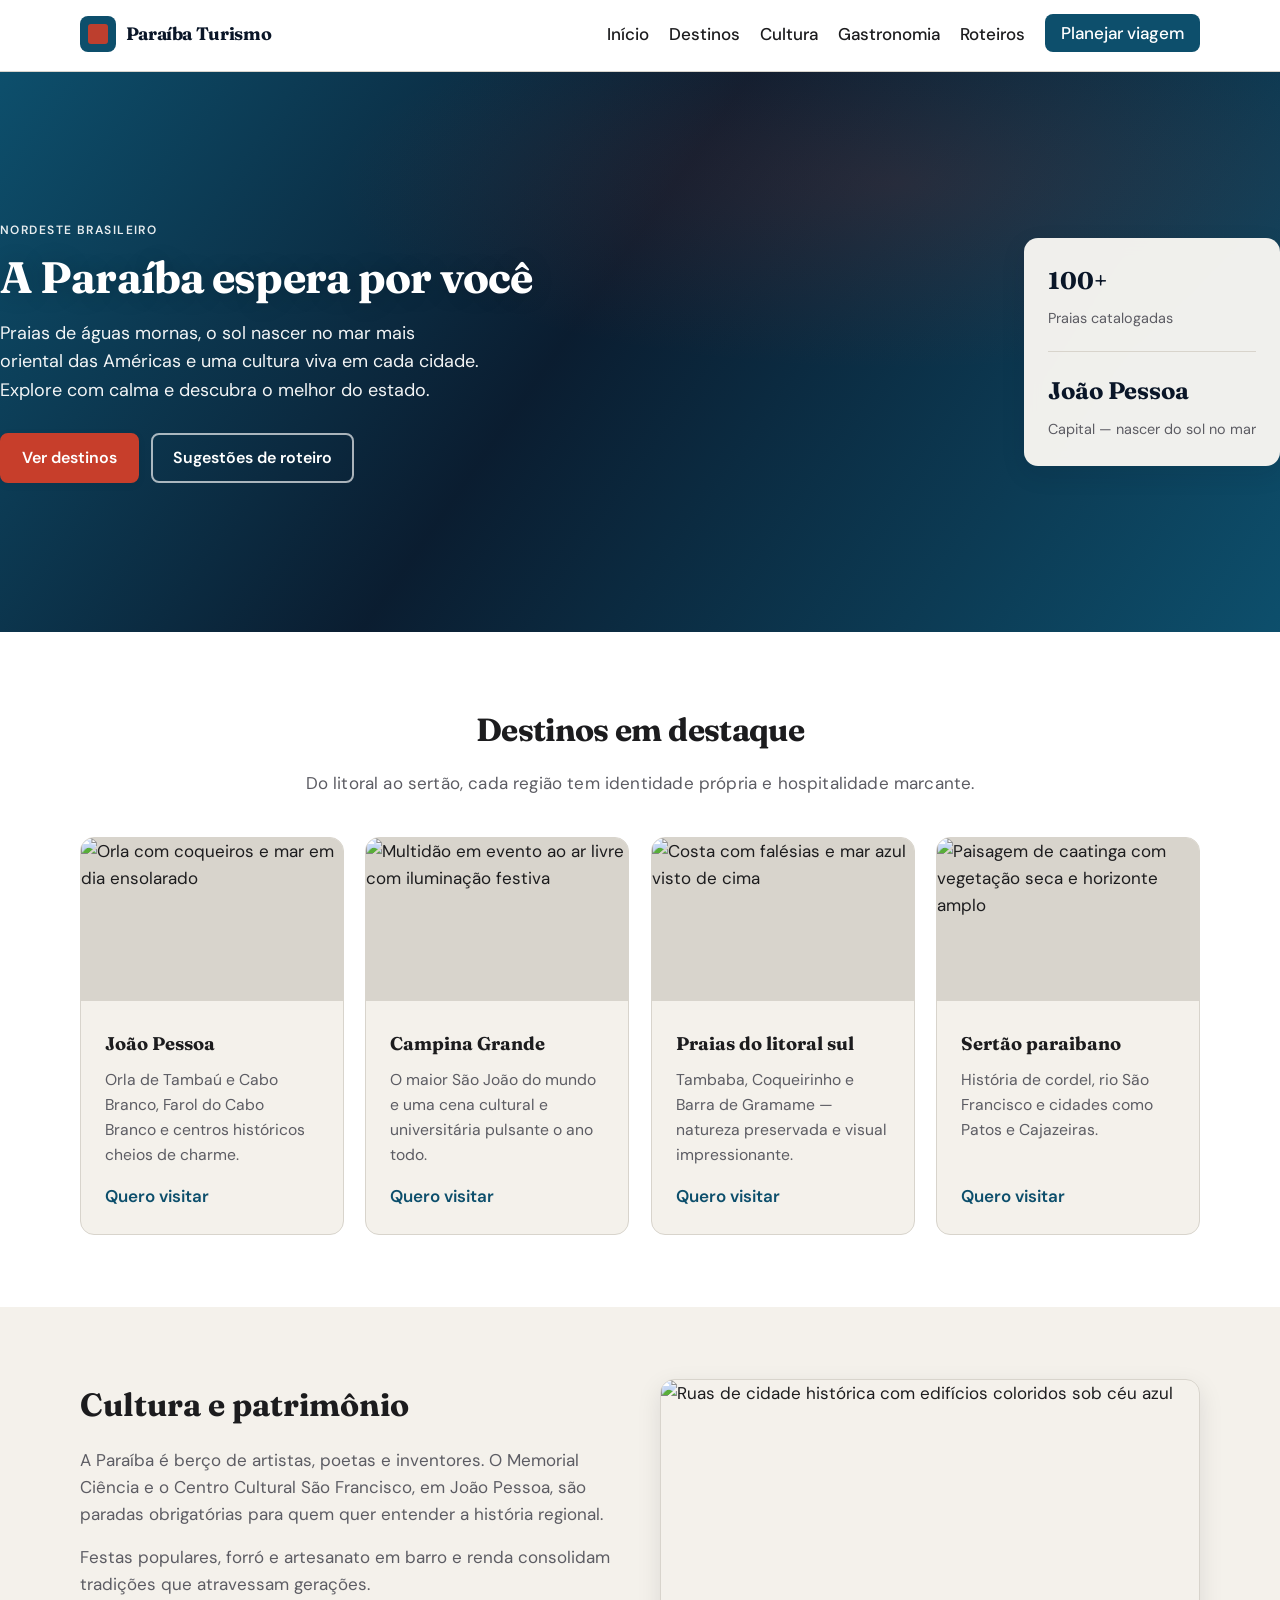
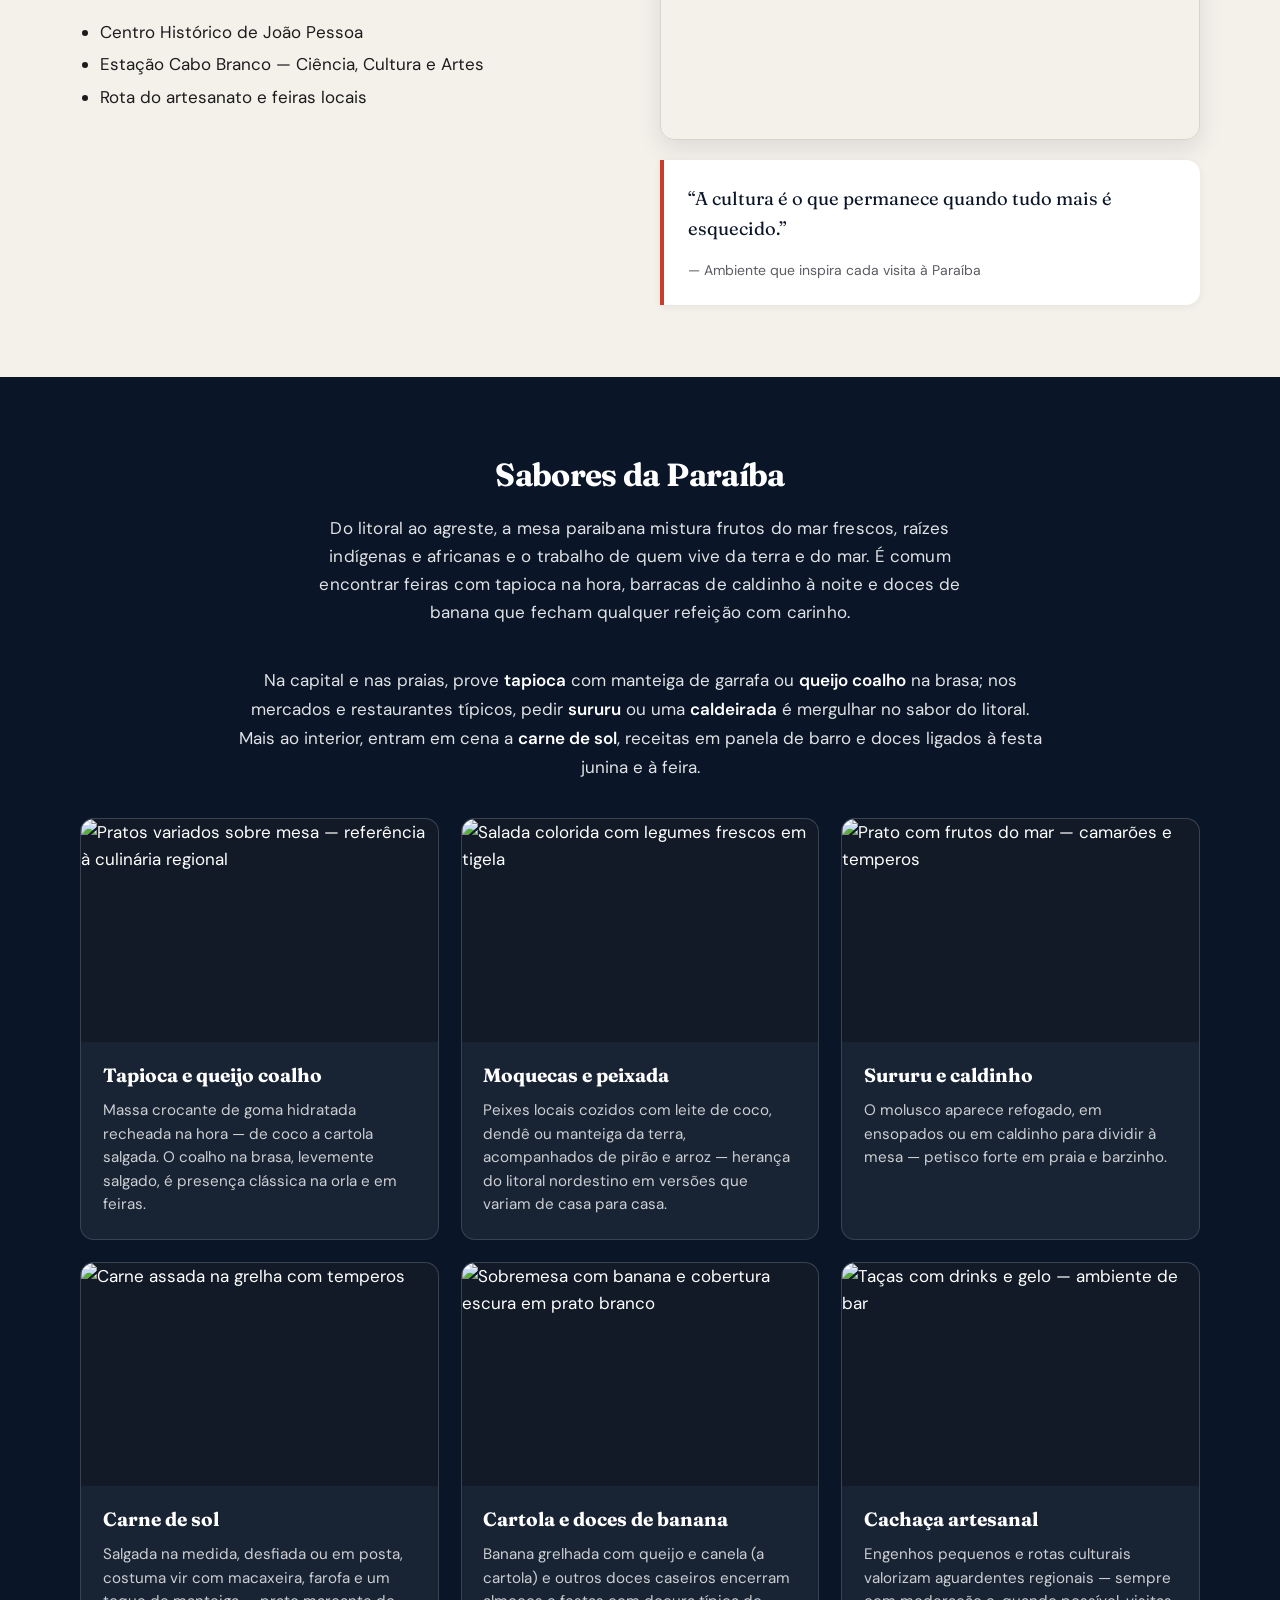
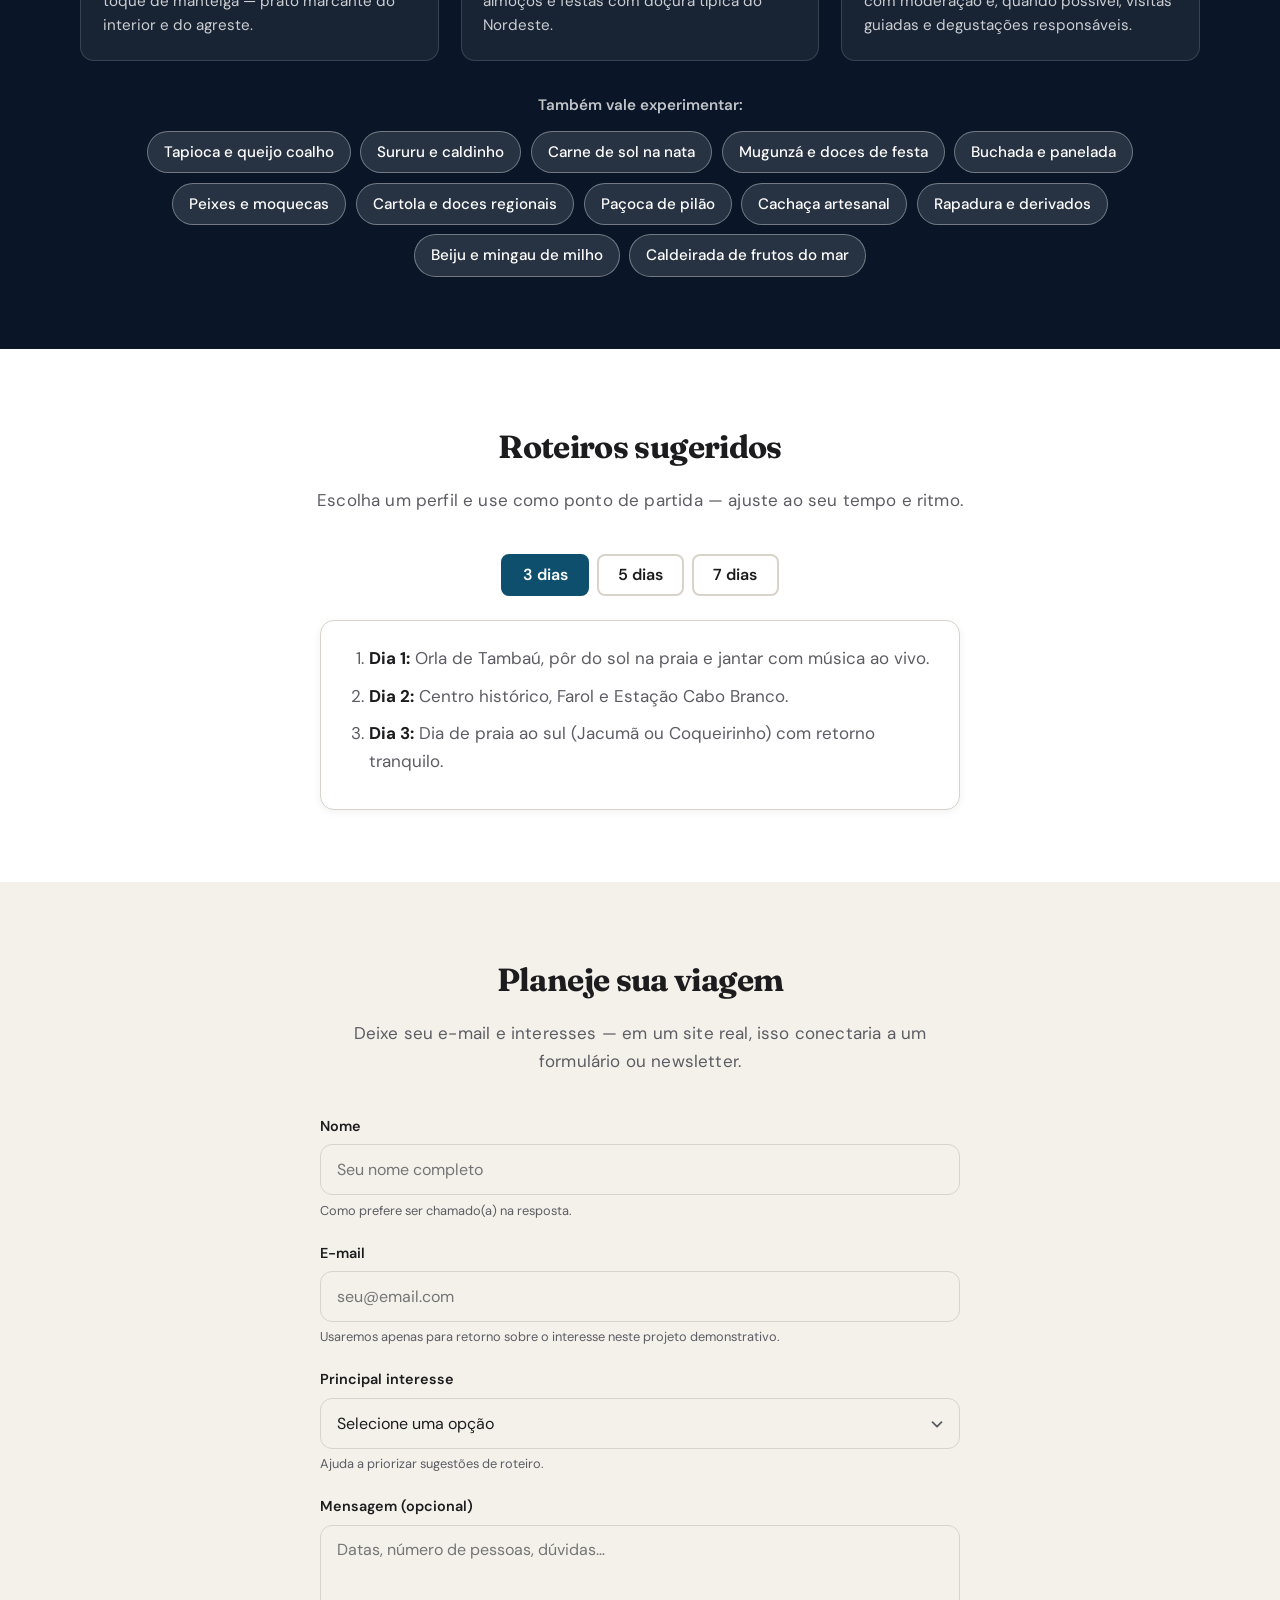
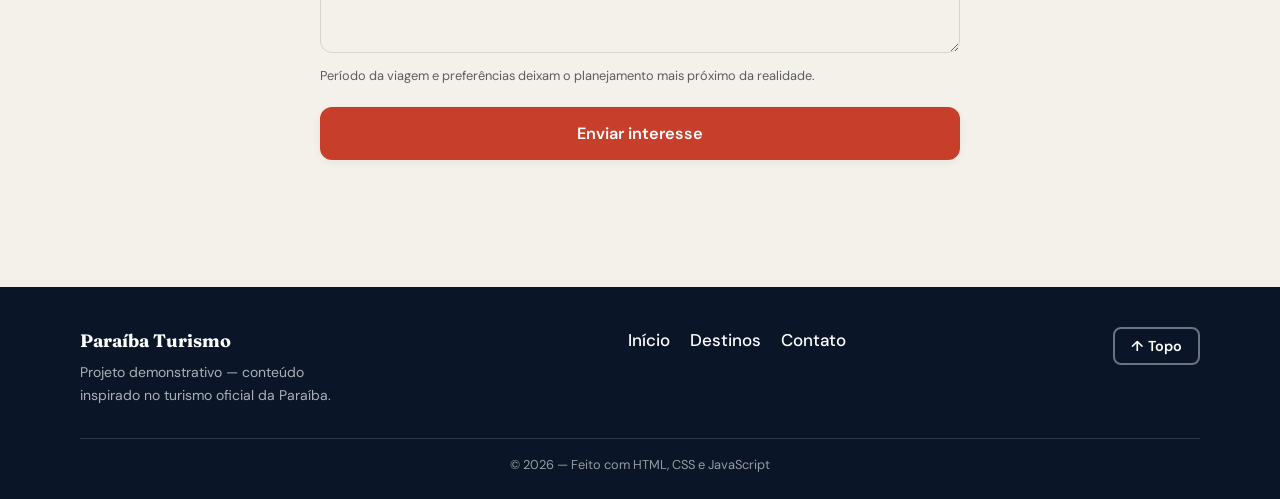
==== commit f5edd4f8: "Reorganiza repositório: remove pastas de aula e coloca o site na raiz Made-with: Cursor" ====
--- a/index.html
+++ b/index.html
@@ -3,303 +3,331 @@
 <head>
   <meta charset="UTF-8">
   <meta name="viewport" content="width=device-width, initial-scale=1.0">
-  <title>Aula 04 — Imobiliária Horizonte | Formulários e mídias</title>
-  <meta name="description" content="Página demonstrativa com HTML5 semântico, formulários avançados e conteúdo multimídia — Imobiliária Horizonte.">
+  <meta name="description" content="Descubra a Paraíba: praias, cultura, história e experiências únicas no Nordeste brasileiro.">
+  <title>Paraíba Turismo — Descubra o Nordeste</title>
+  <link rel="icon" href="data:image/svg+xml,%3Csvg xmlns='http://www.w3.org/2000/svg' viewBox='0 0 32 32'%3E%3Ccircle cx='16' cy='16' r='15' fill='%232563eb'/%3E%3Cpath fill='%23fef3c7' d='M8 20c4-6 12-6 16 0-4 4-12 4-16 0z'/%3E%3C/svg%3E" type="image/svg+xml">
+  <link rel="preconnect" href="https://fonts.googleapis.com">
+  <link rel="preconnect" href="https://fonts.gstatic.com" crossorigin>
+  <link rel="preconnect" href="https://images.unsplash.com" crossorigin>
+  <link href="https://fonts.googleapis.com/css2?family=DM+Sans:ital,opsz,wght@0,9..40,400;0,9..40,500;0,9..40,600;0,9..40,700&family=Fraunces:opsz,wght@9..144,600;9..144,700&display=swap" rel="stylesheet">
+  <link rel="stylesheet" href="styles.css">
 </head>
 <body>
-  <a href="#conteudo-principal">Pular para o conteúdo principal</a>
-
-  <header>
-    <pre>
-==============================================
-||      IMOBILIÁRIA HORIZONTE - BEM-VINDO   ||
-==============================================
-    </pre>
-    <p><strong>Imobiliária Horizonte</strong> — apartamentos, casas e sobrados com atendimento humano.</p>
-    <h1>Imobiliária Horizonte</h1>
-    <nav aria-label="Navegação principal">
-      <pre>
-[ INÍCIO ]  [ IMÓVEIS ]  [ SOBRE ]  [ MÍDIAS ]  [ CONTATO ]
-      </pre>
-      <ul>
-        <li><a href="#inicio">Início</a></li>
-        <li><a href="#imoveis">Imóveis</a></li>
-        <li><a href="#sobre">Sobre</a></li>
-        <li><a href="#midias">Mídias</a></li>
-        <li><a href="#contato">Contato</a></li>
-      </ul>
-    </nav>
+  <a class="skip-link" href="#conteudo-principal">Ir para o conteúdo</a>
+
+  <header class="site-header" id="topo" tabindex="-1">
+    <div class="container header-inner">
+      <a class="logo" href="#topo" aria-label="Paraíba Turismo — início">
+        <span class="logo-mark" aria-hidden="true"></span>
+        <span class="logo-text">Paraíba Turismo</span>
+      </a>
+
+      <button type="button" class="nav-toggle" id="navToggle" aria-expanded="false" aria-controls="menu-principal" aria-label="Abrir menu">
+        <span class="nav-toggle-bar"></span>
+        <span class="nav-toggle-bar"></span>
+        <span class="nav-toggle-bar"></span>
+      </button>
+
+      <nav class="site-nav" id="menu-principal" aria-label="Principal">
+        <ul class="nav-list">
+          <li><a href="#inicio">Início</a></li>
+          <li><a href="#destinos">Destinos</a></li>
+          <li><a href="#cultura">Cultura</a></li>
+          <li><a href="#gastronomia">Gastronomia</a></li>
+          <li><a href="#roteiros">Roteiros</a></li>
+          <li><a href="#contato" class="nav-cta">Planejar viagem</a></li>
+        </ul>
+      </nav>
+    </div>
   </header>
 
   <main id="conteudo-principal">
-    <section id="inicio" aria-labelledby="titulo-hero">
-      <pre>
-+--------------------------------------------------------------+
-|  ENCONTRE O LAR PERFEITO PARA A SUA FAMÍLIA                 |
-+--------------------------------------------------------------+
-      </pre>
-      <h2 id="titulo-hero">Seu novo lar começa aqui</h2>
-      <p>Na Imobiliária Horizonte você encontra apartamentos, casas e sobrados
-      nas melhores regiões da cidade, com condições especiais de financiamento.</p>
-      <p><strong>Ligue agora:</strong> <a href="tel:+551140001234">(11) 4000-1234</a> ou use o
-      <a href="#contato">formulário de contato</a> nesta página.</p>
-    </section>
-
-    <section id="imoveis" aria-labelledby="titulo-imoveis">
-      <pre>
-================= IMÓVEIS EM DESTAQUE =================
-      </pre>
-      <h2 id="titulo-imoveis">Imóveis em destaque</h2>
-
-      <article aria-labelledby="apt-centro">
-        <pre>
-+----------------- APARTAMENTO ------------------------+
-        </pre>
-        <h3 id="apt-centro">Apartamento 2 quartos - Centro</h3>
-        <p>Ideal para quem busca praticidade e mobilidade. Próximo a metrô,
-        mercados e escolas.</p>
-        <p><strong>Preço:</strong> R$ 320.000</p>
-        <p><a href="#contato">Solicitar visita</a></p>
-      </article>
-
-      <article aria-labelledby="casa-jardim">
-        <pre>
-+--------------------- CASA ---------------------------+
-        </pre>
-        <h3 id="casa-jardim">Casa 3 quartos - Bairro Jardim</h3>
-        <p>Casa espaçosa com quintal e área gourmet, perfeita para a família
-        que gosta de receber amigos.</p>
-        <p><strong>Preço:</strong> R$ 580.000</p>
-        <p><a href="#contato">Solicitar visita</a></p>
-      </article>
-
-      <article aria-labelledby="sobrado-parque">
-        <pre>
-+------------------- SOBRADO --------------------------+
-        </pre>
-        <h3 id="sobrado-parque">Sobrado 4 quartos - Vista Parque</h3>
-        <p>Sobrado moderno com suíte master, varanda e vaga para 3 carros,
-        em condomínio fechado.</p>
-        <p><strong>Preço:</strong> R$ 890.000</p>
-        <p><a href="#contato">Solicitar visita</a></p>
-      </article>
-    </section>
-
-    <section id="sobre" aria-labelledby="titulo-sobre">
-      <pre>
-================= POR QUE NOS ESCOLHER =================
-      </pre>
-      <h2 id="titulo-sobre">Por que comprar com a Imobiliária Horizonte?</h2>
-      <ul>
-        <li>Equipe especializada para te acompanhar em todo o processo.</li>
-        <li>Parcerias com os principais bancos para financiamento.</li>
-        <li>Imóveis selecionados e documentações em dia.</li>
-        <li>Atendimento personalizado online e presencial.</li>
-      </ul>
-    </section>
-
-    <section id="midias" aria-labelledby="titulo-midias">
-      <pre>
-================= CONTEÚDO MULTIMÍDIA =================
-      </pre>
-      <h2 id="titulo-midias">Tour virtual e áudio institucional</h2>
-      <p>Ilustração responsiva abaixo: o navegador pode escolher a imagem mais adequada à largura da tela (elemento <code>picture</code>).</p>
-
-      <figure>
-        <picture>
-          <source media="(min-width: 960px)" srcset="https://picsum.photos/id/164/960/540">
-          <source media="(min-width: 600px)" srcset="https://picsum.photos/id/164/720/405">
-          <img src="https://picsum.photos/id/164/480/270" width="480" height="270" alt="Fachada residencial ilustrativa em tons claros, exemplo de vitrine de imóvel" loading="lazy" decoding="async">
-        </picture>
-        <figcaption><strong>Legenda:</strong> imagem meramente ilustrativa — credenciais reais do imóvel são informadas no atendimento.</figcaption>
-      </figure>
-
-      <h3>Vídeo demonstrativo (HTML5)</h3>
-      <p>O vídeo abaixo usa a API de mídia nativa com controles acessíveis por teclado.</p>
-      <video controls preload="metadata" width="640" height="360" poster="https://picsum.photos/id/237/640/360">
-        <source src="https://interactive-examples.mdn.mozilla.net/media/cc0-videos/flower.mp4" type="video/mp4">
-        Seu navegador não reproduz vídeo embutido. <a href="https://interactive-examples.mdn.mozilla.net/media/cc0-videos/flower.mp4">Baixar vídeo MP4</a>.
-      </video>
-
-      <h3>Áudio</h3>
-      <audio controls preload="metadata">
-        <source src="https://interactive-examples.mdn.mozilla.net/media/cc0-audio/t-rex-roar.mp3" type="audio/mpeg">
-        Seu navegador não reproduz áudio embutido. <a href="https://interactive-examples.mdn.mozilla.net/media/cc0-audio/t-rex-roar.mp3">Baixar áudio MP3</a>.
-      </audio>
-      <p><small>Arquivos de exemplo em domínio público (CC0) utilizados para fins educacionais.</small></p>
-    </section>
-
-    <section id="contato" aria-labelledby="titulo-contato">
-      <pre>
-================= FORMULÁRIO AVANÇADO =================
-      </pre>
-      <h2 id="titulo-contato">Cadastro e interesse — validação nativa HTML5</h2>
-      <p>Preencha os campos. Este formulário usa <strong>required</strong>, tipos semânticos, <strong>pattern</strong>, <strong>min</strong>/<strong>max</strong>, <strong>step</strong> e listas de sugestão (<strong>datalist</strong>). Envio apenas demonstrativo.</p>
-
-      <form action="#" method="get">
-        <fieldset>
-          <legend>Dados pessoais</legend>
-
+    <section class="hero hero--media" id="inicio" aria-labelledby="hero-title">
+      <div class="hero-overlay" aria-hidden="true"></div>
+      <div class="container hero-grid">
+        <div class="hero-copy">
+          <p class="eyebrow">Nordeste brasileiro</p>
+          <h1 id="hero-title">A Paraíba espera por você</h1>
+          <p class="lead">
+            Praias de águas mornas, o sol nascer no mar mais oriental das Américas e uma cultura viva em cada cidade. Explore com calma e descubra o melhor do estado.
+          </p>
+          <div class="hero-actions">
+            <a href="#destinos" class="btn btn-primary">Ver destinos</a>
+            <a href="#roteiros" class="btn btn-secondary">Sugestões de roteiro</a>
+          </div>
+        </div>
+        <div class="hero-panel" role="presentation">
+          <div class="hero-stat">
+            <strong id="stat-praias">100+</strong>
+            <span>Praias catalogadas</span>
+          </div>
+          <div class="hero-stat">
+            <strong id="stat-capital">João Pessoa</strong>
+            <span>Capital — nascer do sol no mar</span>
+          </div>
+        </div>
+      </div>
+    </section>
+
+    <section class="section section-alt" id="destinos" aria-labelledby="destinos-title">
+      <div class="container">
+        <header class="section-head">
+          <h2 id="destinos-title">Destinos em destaque</h2>
+          <p>Do litoral ao sertão, cada região tem identidade própria e hospitalidade marcante.</p>
+        </header>
+
+        <div class="cards-grid" role="list">
+          <article class="card card--media" role="listitem">
+            <div class="card-media">
+              <img src="https://images.unsplash.com/photo-1519046904884-53103b34b206?w=800&q=80" alt="Orla com coqueiros e mar em dia ensolarado" width="800" height="450" loading="lazy">
+            </div>
+            <div class="card-body">
+              <h3>João Pessoa</h3>
+              <p>Orla de Tambaú e Cabo Branco, Farol do Cabo Branco e centros históricos cheios de charme.</p>
+              <a href="#contato" class="card-link">Quero visitar</a>
+            </div>
+          </article>
+          <article class="card card--media" role="listitem">
+            <div class="card-media">
+              <img src="https://images.unsplash.com/photo-1533174072545-7a4b6ad7a6c3?w=800&q=80" alt="Multidão em evento ao ar livre com iluminação festiva" width="800" height="450" loading="lazy">
+            </div>
+            <div class="card-body">
+              <h3>Campina Grande</h3>
+              <p>O maior São João do mundo e uma cena cultural e universitária pulsante o ano todo.</p>
+              <a href="#contato" class="card-link">Quero visitar</a>
+            </div>
+          </article>
+          <article class="card card--media" role="listitem">
+            <div class="card-media">
+              <img src="https://images.unsplash.com/photo-1506905925346-21bda4d32df4?w=800&q=80" alt="Costa com falésias e mar azul visto de cima" width="800" height="450" loading="lazy">
+            </div>
+            <div class="card-body">
+              <h3>Praias do litoral sul</h3>
+              <p>Tambaba, Coqueirinho e Barra de Gramame — natureza preservada e visual impressionante.</p>
+              <a href="#contato" class="card-link">Quero visitar</a>
+            </div>
+          </article>
+          <article class="card card--media" role="listitem">
+            <div class="card-media">
+              <img src="https://images.unsplash.com/photo-1500382017468-9049fed747ef?w=800&q=80" alt="Paisagem de caatinga com vegetação seca e horizonte amplo" width="800" height="450" loading="lazy">
+            </div>
+            <div class="card-body">
+              <h3>Sertão paraibano</h3>
+              <p>História de cordel, rio São Francisco e cidades como Patos e Cajazeiras.</p>
+              <a href="#contato" class="card-link">Quero visitar</a>
+            </div>
+          </article>
+        </div>
+      </div>
+    </section>
+
+    <section class="section" id="cultura" aria-labelledby="cultura-title">
+      <div class="container split split--culture">
+        <div class="split-text">
+          <h2 id="cultura-title">Cultura e patrimônio</h2>
           <p>
-            <label for="nome">Nome completo <abbr title="obrigatório">*</abbr></label><br>
-            <input id="nome" name="nome" type="text" autocomplete="name" required minlength="3" maxlength="120" placeholder="Ex.: Maria Silva">
-          </p>
-
+            A Paraíba é berço de artistas, poetas e inventores. O Memorial Ciência e o Centro Cultural São Francisco, em João Pessoa, são paradas obrigatórias para quem quer entender a história regional.
+          </p>
           <p>
-            <label for="email">E-mail <abbr title="obrigatório">*</abbr></label><br>
-            <input id="email" name="email" type="email" autocomplete="email" required inputmode="email" placeholder="nome@exemplo.com">
-          </p>
-
+            Festas populares, forró e artesanato em barro e renda consolidam tradições que atravessam gerações.
+          </p>
+          <ul class="check-list">
+            <li>Centro Histórico de João Pessoa</li>
+            <li>Estação Cabo Branco — Ciência, Cultura e Artes</li>
+            <li>Rota do artesanato e feiras locais</li>
+          </ul>
+        </div>
+        <div class="split-visual">
+          <figure class="culture-figure">
+            <img src="https://images.unsplash.com/photo-1467269204594-9661b134dd2b?w=900&q=80" alt="Ruas de cidade histórica com edifícios coloridos sob céu azul" width="900" height="600" loading="lazy">
+          </figure>
+          <aside class="split-aside" aria-label="Destaque cultural">
+            <blockquote class="quote-block">
+              <p>“A cultura é o que permanece quando tudo mais é esquecido.”</p>
+              <footer>— Ambiente que inspira cada visita à Paraíba</footer>
+            </blockquote>
+          </aside>
+        </div>
+      </div>
+    </section>
+
+    <section class="section section-accent" id="gastronomia" aria-labelledby="gastro-title">
+      <div class="container">
+        <header class="section-head section-head-light">
+          <h2 id="gastro-title">Sabores da Paraíba</h2>
+          <p class="gastro-lead">
+            Do litoral ao agreste, a mesa paraibana mistura frutos do mar frescos, raízes indígenas e africanas e o trabalho de quem vive da terra e do mar. É comum encontrar feiras com tapioca na hora, barracas de caldinho à noite e doces de banana que fecham qualquer refeição com carinho.
+          </p>
+        </header>
+
+        <div class="gastro-intro">
           <p>
-            <label for="telefone">Telefone (formato BR)</label><br>
-            <input id="telefone" name="telefone" type="tel" autocomplete="tel" inputmode="tel"
-              pattern="^\(?[0-9]{2}\)?\s?[0-9]{4,5}-[0-9]{4}$"
-              placeholder="(11) 98765-4321"
-              aria-describedby="dica-telefone">
-            <small id="dica-telefone">Use o padrão (XX) XXXXX-XXXX ou (XX) XXXX-XXXX.</small>
-          </p>
-
-          <p>
-            <label for="cpf">CPF (somente números, validação de formato)</label><br>
-            <input id="cpf" name="cpf" type="text" inputmode="numeric" pattern="^[0-9]{11}$" maxlength="11" placeholder="00000000000" aria-describedby="dica-cpf">
-            <small id="dica-cpf">Onze dígitos, sem pontos ou traços.</small>
-          </p>
-
-          <p>
-            <label for="site">Site ou rede (opcional)</label><br>
-            <input id="site" name="site" type="url" autocomplete="url" inputmode="url" placeholder="https://">
-          </p>
-        </fieldset>
-
-        <fieldset>
-          <legend>Preferências do imóvel</legend>
-
-          <p>
-            <label for="tipo">Tipo de imóvel <abbr title="obrigatório">*</abbr></label><br>
-            <select id="tipo" name="tipo" required>
-              <option value="">Selecione…</option>
-              <option value="apartamento">Apartamento</option>
-              <option value="casa">Casa</option>
-              <option value="sobrado">Sobrado</option>
-              <option value="terreno">Terreno</option>
+            Na capital e nas praias, prove <strong>tapioca</strong> com manteiga de garrafa ou <strong>queijo coalho</strong> na brasa; nos mercados e restaurantes típicos, pedir <strong>sururu</strong> ou uma <strong>caldeirada</strong> é mergulhar no sabor do litoral. Mais ao interior, entram em cena a <strong>carne de sol</strong>, receitas em panela de barro e doces ligados à festa junina e à feira.
+          </p>
+        </div>
+
+        <div class="gastro-grid" role="list">
+          <article class="gastro-card" role="listitem">
+            <div class="gastro-card-media">
+              <img src="https://images.unsplash.com/photo-1565299624946-b28f40a0ae38?w=640&q=80" alt="Pratos variados sobre mesa — referência à culinária regional" width="640" height="400" loading="lazy">
+            </div>
+            <div class="gastro-card-body">
+              <h3>Tapioca e queijo coalho</h3>
+              <p>Massa crocante de goma hidratada recheada na hora — de coco a cartola salgada. O coalho na brasa, levemente salgado, é presença clássica na orla e em feiras.</p>
+            </div>
+          </article>
+          <article class="gastro-card" role="listitem">
+            <div class="gastro-card-media">
+              <img src="https://images.unsplash.com/photo-1546069901-ba9599a7e63c?w=640&q=80" alt="Salada colorida com legumes frescos em tigela" width="640" height="400" loading="lazy">
+            </div>
+            <div class="gastro-card-body">
+              <h3>Moquecas e peixada</h3>
+              <p>Peixes locais cozidos com leite de coco, dendê ou manteiga da terra, acompanhados de pirão e arroz — herança do litoral nordestino em versões que variam de casa para casa.</p>
+            </div>
+          </article>
+          <article class="gastro-card" role="listitem">
+            <div class="gastro-card-media">
+              <img src="https://images.unsplash.com/photo-1559339352-11d035aa65de?w=640&q=80" alt="Prato com frutos do mar — camarões e temperos" width="640" height="400" loading="lazy">
+            </div>
+            <div class="gastro-card-body">
+              <h3>Sururu e caldinho</h3>
+              <p>O molusco aparece refogado, em ensopados ou em caldinho para dividir à mesa — petisco forte em praia e barzinho.</p>
+            </div>
+          </article>
+          <article class="gastro-card" role="listitem">
+            <div class="gastro-card-media">
+              <img src="https://images.unsplash.com/photo-1544025162-d76694265947?w=640&q=80" alt="Carne assada na grelha com temperos" width="640" height="400" loading="lazy">
+            </div>
+            <div class="gastro-card-body">
+              <h3>Carne de sol</h3>
+              <p>Salgada na medida, desfiada ou em posta, costuma vir com macaxeira, farofa e um toque de manteiga — prato marcante do interior e do agreste.</p>
+            </div>
+          </article>
+          <article class="gastro-card" role="listitem">
+            <div class="gastro-card-media">
+              <img src="https://images.unsplash.com/photo-1563805042-7684c019e650?w=640&q=80" alt="Sobremesa com banana e cobertura escura em prato branco" width="640" height="400" loading="lazy">
+            </div>
+            <div class="gastro-card-body">
+              <h3>Cartola e doces de banana</h3>
+              <p>Banana grelhada com queijo e canela (a cartola) e outros doces caseiros encerram almoços e festas com doçura típica do Nordeste.</p>
+            </div>
+          </article>
+          <article class="gastro-card" role="listitem">
+            <div class="gastro-card-media">
+              <img src="https://images.unsplash.com/photo-1514362548677-3f69c27e5036?w=640&q=80" alt="Taças com drinks e gelo — ambiente de bar" width="640" height="400" loading="lazy">
+            </div>
+            <div class="gastro-card-body">
+              <h3>Cachaça artesanal</h3>
+              <p>Engenhos pequenos e rotas culturais valorizam aguardentes regionais — sempre com moderação e, quando possível, visitas guiadas e degustações responsáveis.</p>
+            </div>
+          </article>
+        </div>
+
+        <p class="gastro-tags-label" id="gastro-tags-label">Também vale experimentar:</p>
+        <div class="tags-grid" id="tagsGastro" role="list" aria-labelledby="gastro-tags-label"></div>
+      </div>
+    </section>
+
+    <section class="section section-alt" id="roteiros" aria-labelledby="roteiros-title">
+      <div class="container">
+        <header class="section-head">
+          <h2 id="roteiros-title">Roteiros sugeridos</h2>
+          <p>Escolha um perfil e use como ponto de partida — ajuste ao seu tempo e ritmo.</p>
+        </header>
+        <div class="tabs" data-tabs>
+          <div class="tabs-list" role="tablist" aria-label="Tipos de roteiro">
+            <button type="button" class="tab-btn is-active" role="tab" aria-selected="true" aria-controls="panel-3d" id="tab-3d" tabindex="0">3 dias</button>
+            <button type="button" class="tab-btn" role="tab" aria-selected="false" aria-controls="panel-5d" id="tab-5d" tabindex="-1">5 dias</button>
+            <button type="button" class="tab-btn" role="tab" aria-selected="false" aria-controls="panel-7d" id="tab-7d" tabindex="-1">7 dias</button>
+          </div>
+          <div class="tab-panels">
+            <div class="tab-panel is-active" role="tabpanel" id="panel-3d" aria-labelledby="tab-3d">
+              <ol class="roteiro-list">
+                <li><strong>Dia 1:</strong> Orla de Tambaú, pôr do sol na praia e jantar com música ao vivo.</li>
+                <li><strong>Dia 2:</strong> Centro histórico, Farol e Estação Cabo Branco.</li>
+                <li><strong>Dia 3:</strong> Dia de praia ao sul (Jacumã ou Coqueirinho) com retorno tranquilo.</li>
+              </ol>
+            </div>
+            <div class="tab-panel" role="tabpanel" id="panel-5d" hidden aria-labelledby="tab-5d">
+              <ol class="roteiro-list">
+                <li><strong>Dias 1–2:</strong> João Pessoa completa — praias urbanas e cultura.</li>
+                <li><strong>Dia 3:</strong> Excursão ao litoral sul ou norte conforme temporada.</li>
+                <li><strong>Dia 4:</strong> Campina Grande — museus, gastronomia e vida noturna.</li>
+                <li><strong>Dia 5:</strong> Compras de artesanato e despedida na orla.</li>
+              </ol>
+            </div>
+            <div class="tab-panel" role="tabpanel" id="panel-7d" hidden aria-labelledby="tab-7d">
+              <ol class="roteiro-list">
+                <li><strong>Dias 1–3:</strong> Capital e arredores com visitas culturais espaçadas.</li>
+                <li><strong>Dias 4–5:</strong> Interior ou litoral mais distante com pernoite.</li>
+                <li><strong>Dias 6–7:</strong> Retorno à capital, relax na praia e últimas experiências gastronômicas.</li>
+              </ol>
+            </div>
+          </div>
+        </div>
+      </div>
+    </section>
+
+    <section class="section" id="contato" aria-labelledby="contato-title">
+      <div class="container narrow">
+        <header class="section-head">
+          <h2 id="contato-title">Planeje sua viagem</h2>
+          <p>Deixe seu e-mail e interesses — em um site real, isso conectaria a um formulário ou newsletter.</p>
+        </header>
+        <form class="contact-form" id="formContato" novalidate>
+          <div class="field">
+            <label for="nome">Nome</label>
+            <input type="text" id="nome" name="nome" autocomplete="name" required placeholder="Seu nome completo" aria-describedby="hint-nome">
+            <span class="field-hint" id="hint-nome">Como prefere ser chamado(a) na resposta.</span>
+          </div>
+          <div class="field">
+            <label for="email">E-mail</label>
+            <input type="email" id="email" name="email" autocomplete="email" required placeholder="seu@email.com" aria-describedby="hint-email">
+            <span class="field-hint" id="hint-email">Usaremos apenas para retorno sobre o interesse neste projeto demonstrativo.</span>
+          </div>
+          <div class="field">
+            <label for="interesse">Principal interesse</label>
+            <select id="interesse" name="interesse" required aria-describedby="hint-interesse">
+              <option value="">Selecione uma opção</option>
+              <option value="praias">Praias</option>
+              <option value="cultura">Cultura e história</option>
+              <option value="gastronomia">Gastronomia</option>
+              <option value="sertao">Sertão / interior</option>
             </select>
-          </p>
-
-          <p>
-            <label for="bairro">Bairro ou região (com sugestões)</label><br>
-            <input id="bairro" name="bairro" type="search" list="lista-bairros" autocomplete="off" placeholder="Digite ou escolha uma sugestão">
-            <datalist id="lista-bairros">
-              <option value="Centro"></option>
-              <option value="Jardim Europa"></option>
-              <option value="Vista Parque"></option>
-              <option value="Zona Sul"></option>
-              <option value="Zona Norte"></option>
-            </datalist>
-          </p>
-
-          <p>
-            <label for="valor-max">Valor máximo pretendido (R$) <abbr title="obrigatório">*</abbr></label><br>
-            <input id="valor-max" name="valor_max" type="number" required min="100000" max="5000000" step="1000" inputmode="decimal" placeholder="500000">
-          </p>
-
-          <p>
-            <label for="faixa-prioridade">Prioridade no orçamento (1 a 10)</label><br>
-            <input id="faixa-prioridade" name="prioridade" type="range" min="1" max="10" value="5">
-            <small>Controle deslizante — valores de 1 (baixa) a 10 (alta).</small>
-          </p>
-
-          <p>
-            <label for="data-visita">Melhor data para visita</label><br>
-            <input id="data-visita" name="data_visita" type="date" min="2026-03-25">
-          </p>
-
-          <p>
-            <label for="hora-visita">Faixa de horário preferida</label><br>
-            <input id="hora-visita" name="hora_visita" type="time" min="08:00" max="18:00" step="900">
-          </p>
-        </fieldset>
-
-        <fieldset>
-          <legend>Como deseja ser contatado? <abbr title="obrigatório">*</abbr></legend>
-          <ul>
-            <li>
-              <input id="contato-email" name="meio_contato" type="radio" value="email" required>
-              <label for="contato-email">E-mail</label>
-            </li>
-            <li>
-              <input id="contato-telefone" name="meio_contato" type="radio" value="telefone">
-              <label for="contato-telefone">Telefone</label>
-            </li>
-            <li>
-              <input id="contato-whatsapp" name="meio_contato" type="radio" value="whatsapp">
-              <label for="contato-whatsapp">WhatsApp</label>
-            </li>
-          </ul>
-        </fieldset>
-
-        <fieldset>
-          <legend>Serviços adicionais</legend>
-          <ul>
-            <li>
-              <input id="opt-financiamento" name="financiamento" type="checkbox" value="sim">
-              <label for="opt-financiamento">Quero simulação de financiamento</label>
-            </li>
-            <li>
-              <input id="opt-documentacao" name="document_aux" type="checkbox" value="sim">
-              <label for="opt-documentacao">Preciso de apoio na documentação</label>
-            </li>
-          </ul>
-        </fieldset>
-
-        <p>
-          <label for="mensagem">Mensagem <abbr title="obrigatório">*</abbr></label><br>
-          <textarea id="mensagem" name="mensagem" rows="5" cols="50" required minlength="10" maxlength="2000" placeholder="Descreva o imóvel ideal, prazo e outras necessidades."></textarea>
-        </p>
-
-        <p>
-          <input id="aceite-lgpd" name="aceite" type="checkbox" required value="1">
-          <label for="aceite-lgpd">Li e aceito o uso dos meus dados apenas para contato comercial desta simulação acadêmica.</label>
-        </p>
-
-        <p>
-          <button type="submit">Enviar interesse</button>
-          <button type="reset">Limpar formulário</button>
-        </p>
-      </form>
+            <span class="field-hint" id="hint-interesse">Ajuda a priorizar sugestões de roteiro.</span>
+          </div>
+          <div class="field">
+            <label for="mensagem">Mensagem (opcional)</label>
+            <textarea id="mensagem" name="mensagem" rows="4" placeholder="Datas, número de pessoas, dúvidas…" aria-describedby="hint-msg"></textarea>
+            <span class="field-hint" id="hint-msg">Período da viagem e preferências deixam o planejamento mais próximo da realidade.</span>
+          </div>
+          <button type="submit" class="btn btn-primary btn-block">Enviar interesse</button>
+          <p class="form-feedback" id="formFeedback" role="status" aria-live="polite"></p>
+        </form>
+      </div>
     </section>
   </main>
 
-  <aside aria-label="Informações de atendimento">
-    <pre>
------------------------------
-|    ATENDIMENTO IMEDIATO   |
------------------------------
-    </pre>
-    <h2>Atendimento rápido</h2>
-    <h3>Fale com um corretor</h3>
-    <p><strong>Telefone:</strong> <a href="tel:+551140001234">(11) 4000-1234</a></p>
-    <p><strong>WhatsApp:</strong> <a href="https://wa.me/5511900001234">(11) 90000-1234</a></p>
-
-    <pre>
------------------------------
-|      HORÁRIOS            |
------------------------------
-    </pre>
-    <ul>
-      <li>Segunda a sexta: 08h às 18h</li>
-      <li>Sábado: 09h às 14h</li>
-      <li>Domingos e feriados: plantão online</li>
-    </ul>
-  </aside>
-
-  <footer>
-    <pre>
-==============================================
-||   © 2026 Imobiliária Horizonte - CNPJ 00.000.000/0001-00   ||
-==============================================
-    </pre>
-    <p>&copy; 2026 Imobiliária Horizonte. Todos os direitos reservados.</p>
-    <p><small>Disciplina Aplicações para Internet — HTML5 semântico, formulários avançados e mídias (sem CSS).</small></p>
+  <footer class="site-footer">
+    <div class="container footer-grid">
+      <div>
+        <p class="footer-brand">Paraíba Turismo</p>
+        <p class="footer-note">Projeto demonstrativo — conteúdo inspirado no turismo oficial da Paraíba.</p>
+      </div>
+      <nav aria-label="Rodapé">
+        <ul class="footer-links">
+          <li><a href="#inicio">Início</a></li>
+          <li><a href="#destinos">Destinos</a></li>
+          <li><a href="#contato">Contato</a></li>
+        </ul>
+      </nav>
+      <button type="button" class="btn-back-top" id="btnTopo" aria-label="Voltar ao topo">↑ Topo</button>
+    </div>
+    <div class="container footer-bottom">
+      <p>© <span id="anoAtual"></span> — Feito com HTML, CSS e JavaScript</p>
+    </div>
   </footer>
+
+  <script src="js/main.js" defer></script>
 </body>
 </html>
--- a/styles.css
+++ b/styles.css
@@ -0,0 +1,950 @@
+/* Paraíba Turismo — paleta sólida, alto contraste, layout intuitivo */
+
+:root {
+  --color-bg: #f4f1eb;
+  --color-surface: #ffffff;
+  --color-text: #1c1c1e;
+  --color-muted: #5c5c63;
+  --color-primary: #0d4f6c;
+  --color-primary-hover: #0a3d54;
+  --color-accent: #c73e2b;
+  --color-accent-hover: #a83222;
+  --color-ink: #0a1628;
+  --color-border: #d8d4cc;
+  --color-hero-side: #e8e4dc;
+  --font-sans: "DM Sans", system-ui, sans-serif;
+  --font-display: "Fraunces", Georgia, serif;
+  --shadow-sm: 0 2px 8px rgba(10, 22, 40, 0.06);
+  --shadow-md: 0 8px 24px rgba(10, 22, 40, 0.1);
+  --radius: 10px;
+  --radius-lg: 14px;
+  --radius-input: 12px;
+  --header-h: 72px;
+  --gradient-hero: linear-gradient(
+    125deg,
+    rgba(13, 79, 108, 0.93) 0%,
+    rgba(10, 22, 40, 0.88) 45%,
+    rgba(13, 79, 108, 0.82) 100%
+  );
+  --hero-image: url("https://images.unsplash.com/photo-1559827260-dc66d52bef19?w=1920&q=80");
+}
+
+*,
+*::before,
+*::after {
+  box-sizing: border-box;
+}
+
+html {
+  scroll-behavior: smooth;
+}
+
+@media (prefers-reduced-motion: reduce) {
+  html {
+    scroll-behavior: auto;
+  }
+
+  *,
+  *::before,
+  *::after {
+    animation-duration: 0.01ms !important;
+    transition-duration: 0.01ms !important;
+  }
+}
+
+body {
+  margin: 0;
+  font-family: var(--font-sans);
+  font-size: 1.0625rem;
+  line-height: 1.6;
+  color: var(--color-text);
+  background-color: var(--color-bg);
+}
+
+img {
+  max-width: 100%;
+  height: auto;
+  display: block;
+}
+
+.skip-link {
+  position: absolute;
+  left: -9999px;
+  top: 0;
+  z-index: 100;
+  padding: 0.75rem 1rem;
+  background: var(--color-primary);
+  color: #fff;
+  font-weight: 600;
+  text-decoration: none;
+}
+
+.skip-link:focus {
+  left: 0.5rem;
+  top: 0.5rem;
+}
+
+.container {
+  width: min(1120px, 92vw);
+  margin-inline: auto;
+}
+
+.container.narrow {
+  width: min(640px, 92vw);
+}
+
+/* Header */
+
+.site-header {
+  position: sticky;
+  top: 0;
+  z-index: 50;
+  background: var(--color-surface);
+  border-bottom: 1px solid var(--color-border);
+  min-height: var(--header-h);
+}
+
+.header-inner {
+  display: flex;
+  align-items: center;
+  justify-content: space-between;
+  gap: 1rem;
+  padding-block: 1rem;
+}
+
+.logo {
+  display: inline-flex;
+  align-items: center;
+  gap: 0.6rem;
+  text-decoration: none;
+  color: var(--color-ink);
+  font-weight: 700;
+  font-size: 1.125rem;
+}
+
+.logo-mark {
+  width: 36px;
+  height: 36px;
+  background: var(--color-primary);
+  border-radius: 8px;
+  position: relative;
+}
+
+.logo-mark::after {
+  content: "";
+  position: absolute;
+  inset: 8px;
+  background: var(--color-accent);
+  border-radius: 3px;
+  opacity: 0.95;
+}
+
+.logo-text {
+  font-family: var(--font-display);
+  letter-spacing: -0.02em;
+}
+
+.nav-toggle {
+  display: none;
+  flex-direction: column;
+  justify-content: center;
+  gap: 6px;
+  width: 44px;
+  height: 44px;
+  padding: 0;
+  border: 2px solid var(--color-border);
+  border-radius: 8px;
+  background: var(--color-surface);
+  cursor: pointer;
+}
+
+.nav-toggle-bar {
+  display: block;
+  width: 20px;
+  height: 2px;
+  margin-inline: auto;
+  background: var(--color-ink);
+}
+
+.site-nav .nav-list {
+  display: flex;
+  flex-wrap: wrap;
+  align-items: center;
+  gap: 0.25rem 1.25rem;
+  list-style: none;
+  margin: 0;
+  padding: 0;
+}
+
+.site-nav a {
+  color: var(--color-text);
+  text-decoration: none;
+  font-weight: 500;
+  padding: 0.35rem 0;
+  border-bottom: 2px solid transparent;
+}
+
+.site-nav a:hover,
+.site-nav a:focus-visible {
+  color: var(--color-primary);
+  border-bottom-color: var(--color-primary);
+}
+
+.site-nav .nav-cta {
+  background: var(--color-primary);
+  color: #fff !important;
+  padding: 0.5rem 1rem !important;
+  border-radius: 8px;
+  border-bottom: none !important;
+}
+
+.site-nav .nav-cta:hover,
+.site-nav .nav-cta:focus-visible {
+  background: var(--color-primary-hover);
+  color: #fff !important;
+}
+
+@media (max-width: 860px) {
+  .nav-toggle {
+    display: flex;
+  }
+
+  .site-nav {
+    position: absolute;
+    left: 0;
+    right: 0;
+    top: 100%;
+    background: var(--color-surface);
+    border-bottom: 1px solid var(--color-border);
+    padding: 1rem;
+    box-shadow: var(--shadow-sm);
+    display: none;
+  }
+
+  .site-nav.is-open {
+    display: block;
+  }
+
+  .site-nav .nav-list {
+    flex-direction: column;
+    align-items: stretch;
+    gap: 0;
+  }
+
+  .site-nav li {
+    border-bottom: 1px solid var(--color-border);
+  }
+
+  .site-nav li:last-child {
+    border-bottom: none;
+    padding-top: 0.75rem;
+  }
+
+  .site-nav a {
+    display: block;
+    padding: 0.75rem 0;
+  }
+
+  .site-nav .nav-cta {
+    text-align: center;
+  }
+}
+
+/* Hero */
+
+.hero {
+  padding: clamp(2.5rem, 6vw, 4.5rem) 0;
+  background: var(--color-primary);
+  color: #fff;
+}
+
+.hero--media {
+  position: relative;
+  isolation: isolate;
+  min-height: min(72vh, 560px);
+  display: flex;
+  align-items: center;
+  background-color: var(--color-primary);
+  background-image: var(--gradient-hero), var(--hero-image);
+  background-size: cover;
+  background-position: center;
+}
+
+.hero-overlay {
+  position: absolute;
+  inset: 0;
+  z-index: 0;
+  pointer-events: none;
+  background: radial-gradient(ellipse 80% 60% at 70% 20%, rgba(199, 62, 43, 0.15), transparent 55%);
+}
+
+.hero--media .hero-grid {
+  position: relative;
+  z-index: 1;
+  width: 100%;
+}
+
+.hero-grid {
+  display: grid;
+  grid-template-columns: 1fr auto;
+  gap: 2.5rem;
+  align-items: center;
+}
+
+@media (max-width: 768px) {
+  .hero-grid {
+    grid-template-columns: 1fr;
+  }
+
+  .hero--media {
+    min-height: auto;
+    padding-block: clamp(3rem, 10vw, 5rem);
+  }
+}
+
+.eyebrow {
+  text-transform: uppercase;
+  letter-spacing: 0.12em;
+  font-size: 0.75rem;
+  font-weight: 600;
+  opacity: 0.9;
+  margin: 0 0 0.75rem;
+}
+
+.hero h1 {
+  font-family: var(--font-display);
+  font-size: clamp(2rem, 4.5vw, 2.75rem);
+  font-weight: 700;
+  line-height: 1.15;
+  margin: 0 0 1rem;
+  letter-spacing: -0.02em;
+  text-shadow: 0 1px 24px rgba(0, 0, 0, 0.2);
+}
+
+.lead {
+  font-size: 1.125rem;
+  opacity: 0.95;
+  max-width: 40ch;
+  margin: 0 0 1.75rem;
+}
+
+.hero-actions {
+  display: flex;
+  flex-wrap: wrap;
+  gap: 0.75rem;
+}
+
+.btn {
+  display: inline-flex;
+  align-items: center;
+  justify-content: center;
+  padding: 0.65rem 1.25rem;
+  font-family: inherit;
+  font-size: 1rem;
+  font-weight: 600;
+  border-radius: 8px;
+  border: 2px solid transparent;
+  cursor: pointer;
+  text-decoration: none;
+  transition: background 0.15s ease, color 0.15s ease, border-color 0.15s ease, box-shadow 0.15s ease;
+}
+
+.btn-primary {
+  background: var(--color-accent);
+  color: #fff;
+  border-color: var(--color-accent);
+  box-shadow: var(--shadow-sm);
+}
+
+.btn-primary:hover {
+  background: var(--color-accent-hover);
+  border-color: var(--color-accent-hover);
+}
+
+.btn-secondary {
+  background: transparent;
+  color: #fff;
+  border-color: rgba(255, 255, 255, 0.65);
+}
+
+.btn-secondary:hover {
+  background: rgba(255, 255, 255, 0.12);
+  border-color: #fff;
+}
+
+.btn-block {
+  width: 100%;
+}
+
+.hero-panel {
+  background: rgba(248, 246, 242, 0.97);
+  color: var(--color-ink);
+  padding: 1.5rem;
+  border-radius: var(--radius-lg);
+  min-width: min(280px, 100%);
+  box-shadow: var(--shadow-md);
+  backdrop-filter: blur(8px);
+}
+
+.hero-stat + .hero-stat {
+  margin-top: 1.25rem;
+  padding-top: 1.25rem;
+  border-top: 1px solid var(--color-border);
+}
+
+.hero-stat strong {
+  display: block;
+  font-family: var(--font-display);
+  font-size: 1.5rem;
+  margin-bottom: 0.25rem;
+}
+
+.hero-stat span {
+  font-size: 0.9rem;
+  color: var(--color-muted);
+}
+
+/* Sections */
+
+.section {
+  padding: clamp(3rem, 6vw, 4.5rem) 0;
+}
+
+.section-alt {
+  background: var(--color-surface);
+}
+
+.section-accent {
+  background: var(--color-ink);
+  color: #fff;
+}
+
+.section-head {
+  text-align: center;
+  max-width: 56ch;
+  margin-inline: auto;
+  margin-bottom: 2.5rem;
+  letter-spacing: 0.01em;
+}
+
+.section-head h2 {
+  font-family: var(--font-display);
+  font-size: clamp(1.65rem, 3vw, 2rem);
+  margin: 0 0 0.85rem;
+  letter-spacing: -0.02em;
+}
+
+.section-head p {
+  margin: 0;
+  color: var(--color-muted);
+  line-height: 1.65;
+}
+
+.section-head-light p,
+.section-head-light .gastro-lead {
+  color: rgba(255, 255, 255, 0.88);
+}
+
+.section-accent .section-head h2 {
+  color: #fff;
+}
+
+/* Cards */
+
+.cards-grid {
+  display: grid;
+  grid-template-columns: repeat(auto-fit, minmax(260px, 1fr));
+  gap: 1.35rem;
+}
+
+.card {
+  background: var(--color-bg);
+  border: 1px solid var(--color-border);
+  border-radius: var(--radius-lg);
+  padding: 1.5rem;
+  display: flex;
+  flex-direction: column;
+  gap: 0.5rem;
+  overflow: hidden;
+  transition: box-shadow 0.2s ease, border-color 0.2s ease, transform 0.2s ease;
+}
+
+.card--media {
+  padding: 0;
+}
+
+.card:hover {
+  box-shadow: var(--shadow-md);
+  border-color: rgba(13, 79, 108, 0.35);
+}
+
+@media (prefers-reduced-motion: no-preference) {
+  .card--media:hover {
+    transform: translateY(-3px);
+  }
+}
+
+.card-media {
+  aspect-ratio: 16 / 10;
+  overflow: hidden;
+  background: var(--color-border);
+}
+
+.card-media img {
+  width: 100%;
+  height: 100%;
+  object-fit: cover;
+}
+
+.card-body {
+  padding: 1.25rem 1.5rem 1.5rem;
+  display: flex;
+  flex-direction: column;
+  flex: 1;
+  gap: 0.5rem;
+}
+
+.card-icon {
+  font-size: 1.25rem;
+  color: var(--color-primary);
+  margin-bottom: 0.25rem;
+}
+
+.card h3,
+.card-body h3 {
+  font-size: 1.15rem;
+  margin: 0;
+  font-family: var(--font-display);
+}
+
+.card p,
+.card-body p {
+  margin: 0;
+  flex: 1;
+  color: var(--color-muted);
+  font-size: 0.98rem;
+}
+
+.card-link {
+  margin-top: 0.5rem;
+  font-weight: 600;
+  color: var(--color-primary);
+  text-decoration: none;
+}
+
+.card-link:hover {
+  text-decoration: underline;
+}
+
+/* Split */
+
+.split {
+  display: grid;
+  grid-template-columns: 1fr 1fr;
+  gap: 2.5rem;
+  align-items: start;
+}
+
+.split--culture {
+  align-items: stretch;
+}
+
+@media (max-width: 768px) {
+  .split {
+    grid-template-columns: 1fr;
+  }
+}
+
+.split-text h2 {
+  font-family: var(--font-display);
+  font-size: clamp(1.65rem, 3vw, 2rem);
+  margin: 0 0 1rem;
+}
+
+.split-text p {
+  color: var(--color-muted);
+  margin: 0 0 1rem;
+}
+
+.check-list {
+  margin: 1.25rem 0 0;
+  padding-left: 1.25rem;
+  color: var(--color-text);
+}
+
+.check-list li {
+  margin-bottom: 0.35rem;
+}
+
+.split-visual {
+  display: flex;
+  flex-direction: column;
+  gap: 1.25rem;
+}
+
+.culture-figure {
+  margin: 0;
+  border-radius: var(--radius-lg);
+  overflow: hidden;
+  box-shadow: var(--shadow-md);
+  border: 1px solid var(--color-border);
+}
+
+.culture-figure img {
+  width: 100%;
+  height: auto;
+  aspect-ratio: 3 / 2;
+  object-fit: cover;
+}
+
+.quote-block {
+  margin: 0;
+  padding: 1.5rem;
+  background: var(--color-surface);
+  border-left: 4px solid var(--color-accent);
+  border-radius: 0 var(--radius-lg) var(--radius-lg) 0;
+  box-shadow: var(--shadow-sm);
+}
+
+.quote-block p {
+  font-family: var(--font-display);
+  font-size: 1.15rem;
+  margin: 0 0 1rem;
+  color: var(--color-ink);
+}
+
+.quote-block footer {
+  font-size: 0.875rem;
+  color: var(--color-muted);
+}
+
+/* Gastronomia */
+
+.gastro-lead {
+  max-width: 62ch;
+  margin-inline: auto;
+}
+
+.gastro-intro {
+  max-width: 68ch;
+  margin: 0 auto 2.25rem;
+  text-align: center;
+  color: rgba(255, 255, 255, 0.88);
+  line-height: 1.7;
+}
+
+.gastro-intro p {
+  margin: 0;
+}
+
+.gastro-intro strong {
+  color: #fff;
+  font-weight: 600;
+}
+
+.gastro-grid {
+  display: grid;
+  grid-template-columns: repeat(auto-fit, minmax(280px, 1fr));
+  gap: 1.35rem;
+  margin-bottom: 0.5rem;
+}
+
+.gastro-card {
+  display: flex;
+  flex-direction: column;
+  background: rgba(255, 255, 255, 0.06);
+  border: 1px solid rgba(255, 255, 255, 0.14);
+  border-radius: var(--radius-lg);
+  overflow: hidden;
+  transition: border-color 0.2s ease, box-shadow 0.2s ease;
+}
+
+.gastro-card:hover {
+  border-color: rgba(255, 255, 255, 0.28);
+  box-shadow: 0 12px 32px rgba(0, 0, 0, 0.25);
+}
+
+.gastro-card-media {
+  aspect-ratio: 16 / 10;
+  overflow: hidden;
+  background: rgba(0, 0, 0, 0.25);
+}
+
+.gastro-card-media img {
+  width: 100%;
+  height: 100%;
+  object-fit: cover;
+}
+
+.gastro-card-body {
+  padding: 1.15rem 1.35rem 1.4rem;
+}
+
+.gastro-card-body h3 {
+  font-family: var(--font-display);
+  font-size: 1.2rem;
+  margin: 0 0 0.5rem;
+  color: #fff;
+}
+
+.gastro-card-body p {
+  margin: 0;
+  font-size: 0.95rem;
+  color: rgba(255, 255, 255, 0.78);
+  line-height: 1.55;
+}
+
+.gastro-tags-label {
+  text-align: center;
+  font-size: 0.95rem;
+  font-weight: 600;
+  color: rgba(255, 255, 255, 0.75);
+  margin: 2rem 0 0.85rem;
+}
+
+.tags-grid {
+  display: flex;
+  flex-wrap: wrap;
+  gap: 0.6rem;
+  justify-content: center;
+}
+
+.tag-pill {
+  display: inline-block;
+  padding: 0.5rem 1rem;
+  background: rgba(255, 255, 255, 0.12);
+  border: 1px solid rgba(255, 255, 255, 0.35);
+  border-radius: 999px;
+  font-size: 0.95rem;
+  font-weight: 500;
+}
+
+/* Tabs */
+
+.tabs {
+  max-width: 640px;
+  margin-inline: auto;
+}
+
+.tabs-list {
+  display: flex;
+  gap: 0.5rem;
+  margin-bottom: 1.5rem;
+  flex-wrap: wrap;
+  justify-content: center;
+}
+
+.tab-btn {
+  font-family: inherit;
+  font-size: 1rem;
+  font-weight: 600;
+  padding: 0.55rem 1.2rem;
+  border: 2px solid var(--color-border);
+  background: var(--color-surface);
+  border-radius: 8px;
+  cursor: pointer;
+  color: var(--color-text);
+}
+
+.tab-btn:hover {
+  border-color: var(--color-primary);
+  color: var(--color-primary);
+}
+
+.tab-btn.is-active {
+  background: var(--color-primary);
+  border-color: var(--color-primary);
+  color: #fff;
+}
+
+.tab-panel {
+  background: var(--color-surface);
+  border: 1px solid var(--color-border);
+  border-radius: var(--radius-lg);
+  padding: 1.5rem 1.5rem 1.5rem 1.75rem;
+  box-shadow: var(--shadow-sm);
+}
+
+.tab-panel[hidden] {
+  display: none !important;
+}
+
+.roteiro-list {
+  margin: 0;
+  padding-left: 1.25rem;
+}
+
+.roteiro-list li {
+  margin-bottom: 0.65rem;
+  color: var(--color-muted);
+}
+
+.roteiro-list strong {
+  color: var(--color-text);
+}
+
+/* Form */
+
+.contact-form .field {
+  margin-bottom: 1.35rem;
+}
+
+.contact-form label {
+  display: block;
+  font-weight: 600;
+  margin-bottom: 0.4rem;
+  font-size: 0.9rem;
+  color: var(--color-text);
+}
+
+.field-hint {
+  display: block;
+  margin-top: 0.4rem;
+  font-size: 0.8rem;
+  color: var(--color-muted);
+  line-height: 1.45;
+}
+
+.contact-form input,
+.contact-form select,
+.contact-form textarea {
+  width: 100%;
+  padding: 0.8rem 1rem;
+  font-family: inherit;
+  font-size: 1rem;
+  line-height: 1.45;
+  border: 1px solid var(--color-border);
+  border-radius: var(--radius-input);
+  background: var(--color-bg);
+  color: var(--color-text);
+  transition: border-color 0.2s ease, box-shadow 0.2s ease, background-color 0.2s ease;
+}
+
+.contact-form textarea {
+  resize: vertical;
+  min-height: 8rem;
+}
+
+.contact-form select {
+  appearance: none;
+  padding-right: 2.75rem;
+  background-image: url("data:image/svg+xml,%3Csvg xmlns='http://www.w3.org/2000/svg' width='20' height='20' fill='none' stroke='%235c5c63' stroke-width='2' stroke-linecap='round' stroke-linejoin='round'%3E%3Cpath d='M5 8l5 5 5-5'/%3E%3C/svg%3E");
+  background-repeat: no-repeat;
+  background-position: right 0.85rem center;
+  background-size: 1.1rem;
+  cursor: pointer;
+}
+
+.contact-form input:hover,
+.contact-form select:hover,
+.contact-form textarea:hover {
+  border-color: rgba(13, 79, 108, 0.35);
+}
+
+.contact-form input:focus-visible,
+.contact-form select:focus-visible,
+.contact-form textarea:focus-visible {
+  outline: none;
+  border-color: var(--color-primary);
+  background: var(--color-surface);
+  box-shadow: 0 0 0 3px rgba(13, 79, 108, 0.22);
+}
+
+.contact-form .btn-primary.btn-block {
+  padding-block: 0.85rem;
+  border-radius: var(--radius-input);
+  font-size: 1.02rem;
+}
+
+.form-feedback {
+  margin-top: 1rem;
+  min-height: 1.5rem;
+  font-size: 0.95rem;
+  font-weight: 500;
+}
+
+.form-feedback.is-success {
+  color: #1b6b3b;
+}
+
+.form-feedback.is-error {
+  color: var(--color-accent);
+}
+
+/* Footer */
+
+.site-footer {
+  background: var(--color-ink);
+  color: rgba(255, 255, 255, 0.88);
+  padding: 2.5rem 0 0;
+}
+
+.footer-grid {
+  display: flex;
+  flex-wrap: wrap;
+  align-items: flex-start;
+  justify-content: space-between;
+  gap: 1.5rem;
+  padding-bottom: 2rem;
+  border-bottom: 1px solid rgba(255, 255, 255, 0.15);
+}
+
+.footer-brand {
+  font-family: var(--font-display);
+  font-weight: 700;
+  font-size: 1.125rem;
+  margin: 0 0 0.35rem;
+  color: #fff;
+}
+
+.footer-note {
+  margin: 0;
+  font-size: 0.875rem;
+  opacity: 0.75;
+  max-width: 28ch;
+}
+
+.footer-links {
+  list-style: none;
+  margin: 0;
+  padding: 0;
+  display: flex;
+  gap: 1.25rem;
+}
+
+.footer-links a {
+  color: #fff;
+  text-decoration: none;
+  font-weight: 500;
+}
+
+.footer-links a:hover {
+  text-decoration: underline;
+}
+
+.btn-back-top {
+  font-family: inherit;
+  font-size: 0.9rem;
+  font-weight: 600;
+  padding: 0.5rem 1rem;
+  border-radius: 8px;
+  border: 2px solid rgba(255, 255, 255, 0.4);
+  background: transparent;
+  color: #fff;
+  cursor: pointer;
+}
+
+.btn-back-top:hover {
+  background: rgba(255, 255, 255, 0.1);
+}
+
+.footer-bottom {
+  padding: 1rem 0 1.5rem;
+  text-align: center;
+  font-size: 0.8rem;
+  opacity: 0.65;
+}
+
+.footer-bottom p {
+  margin: 0;
+}
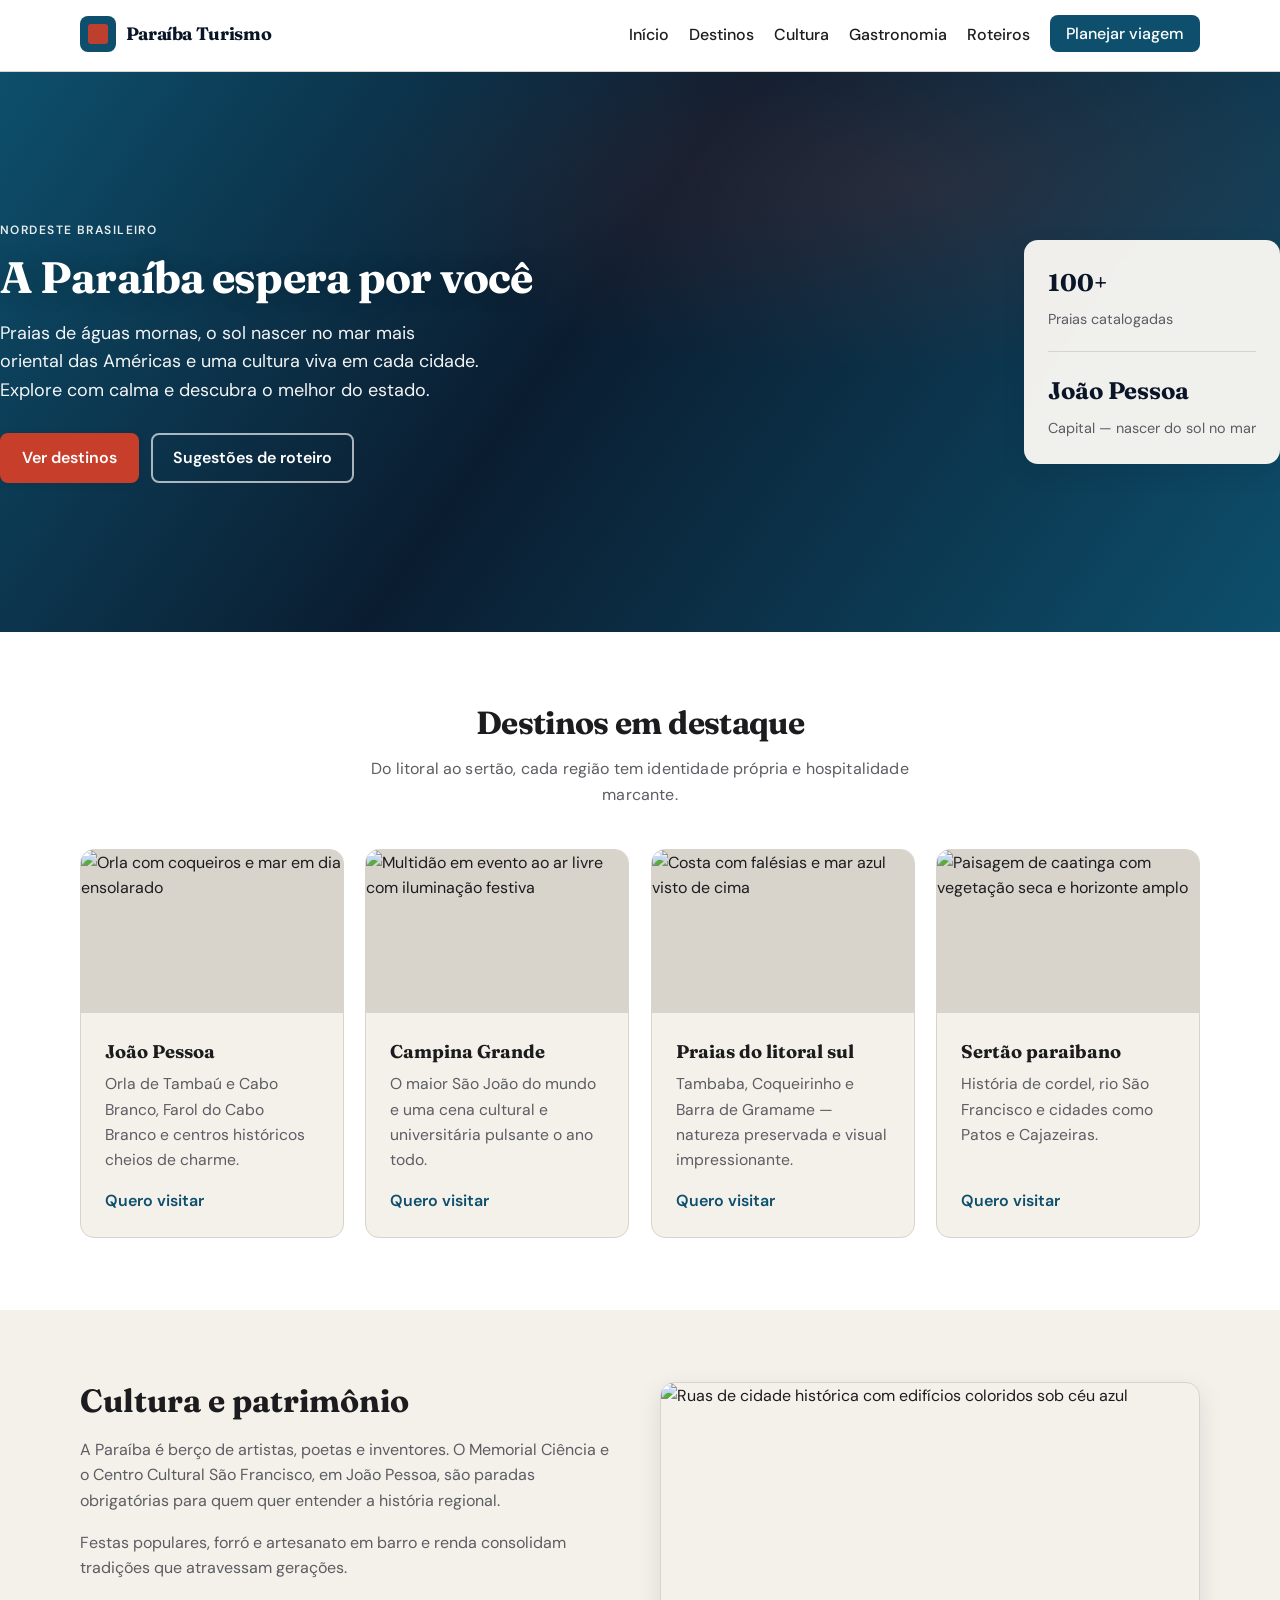
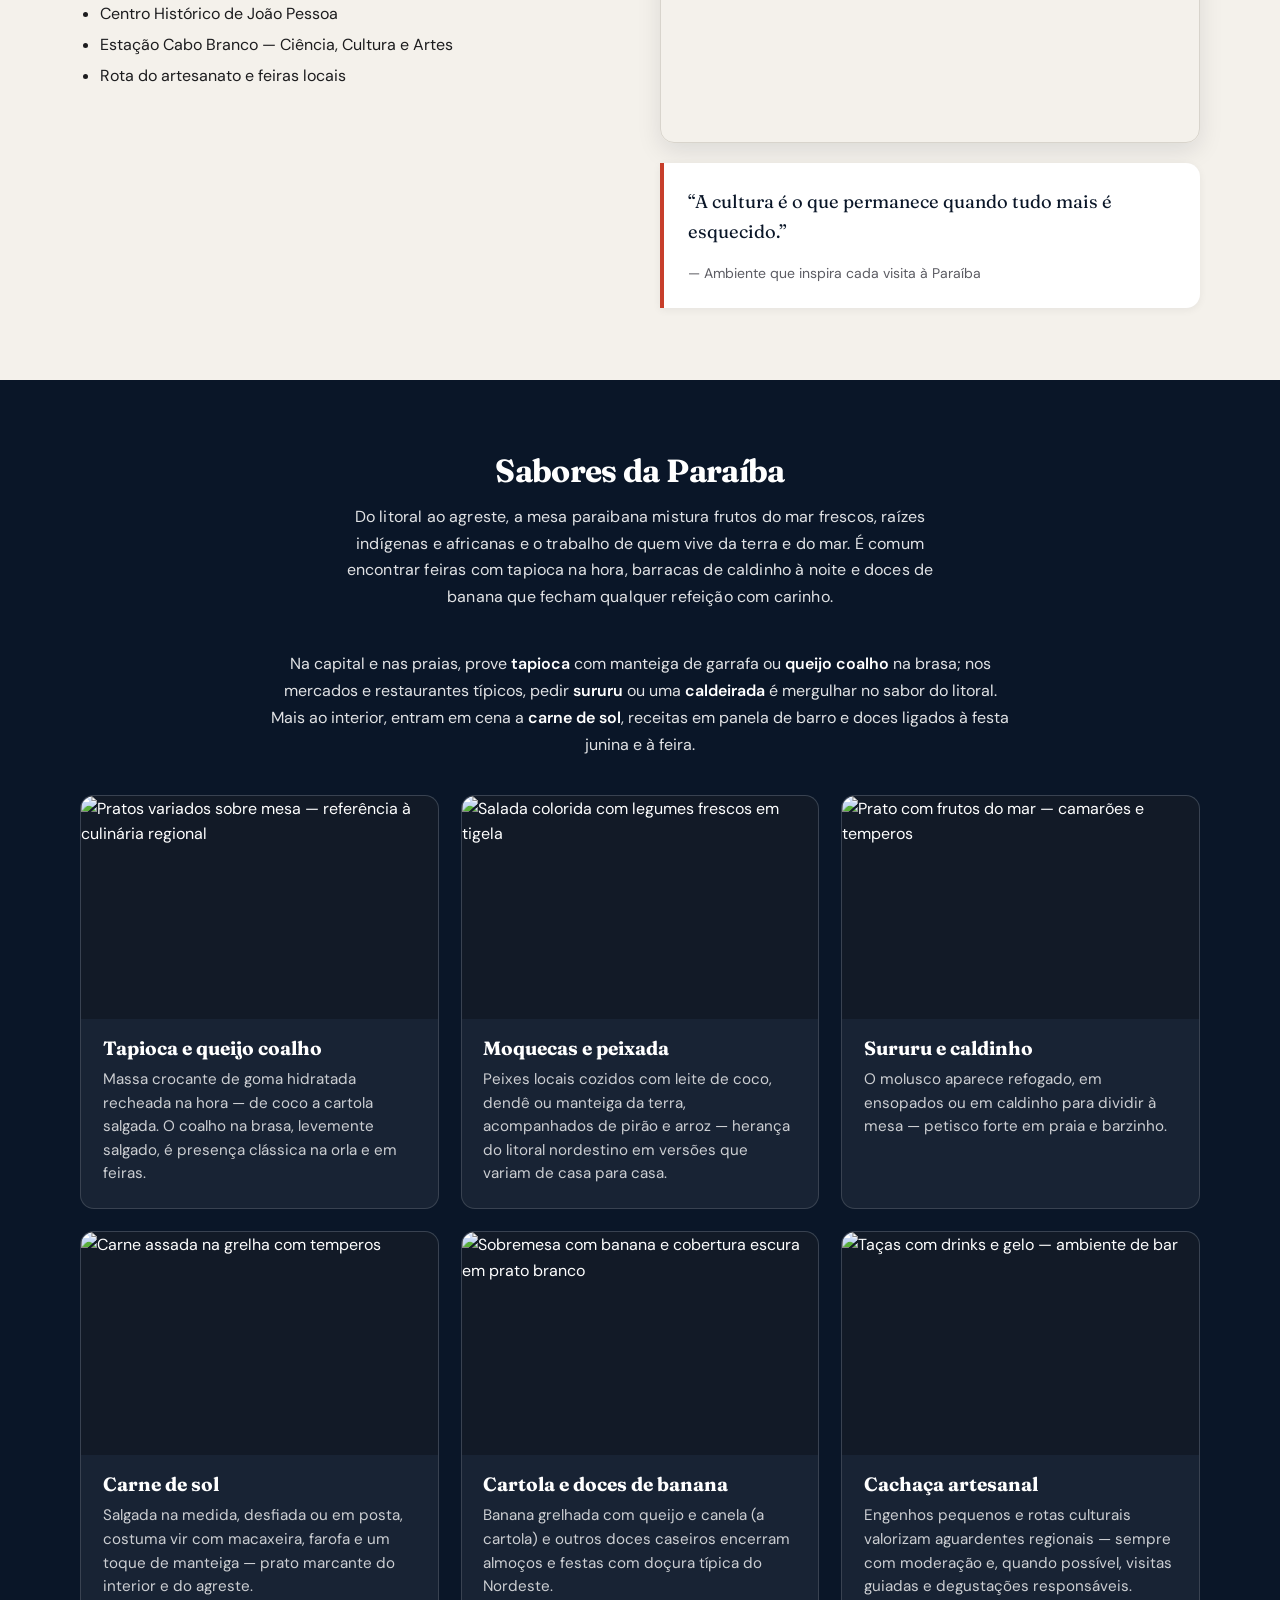
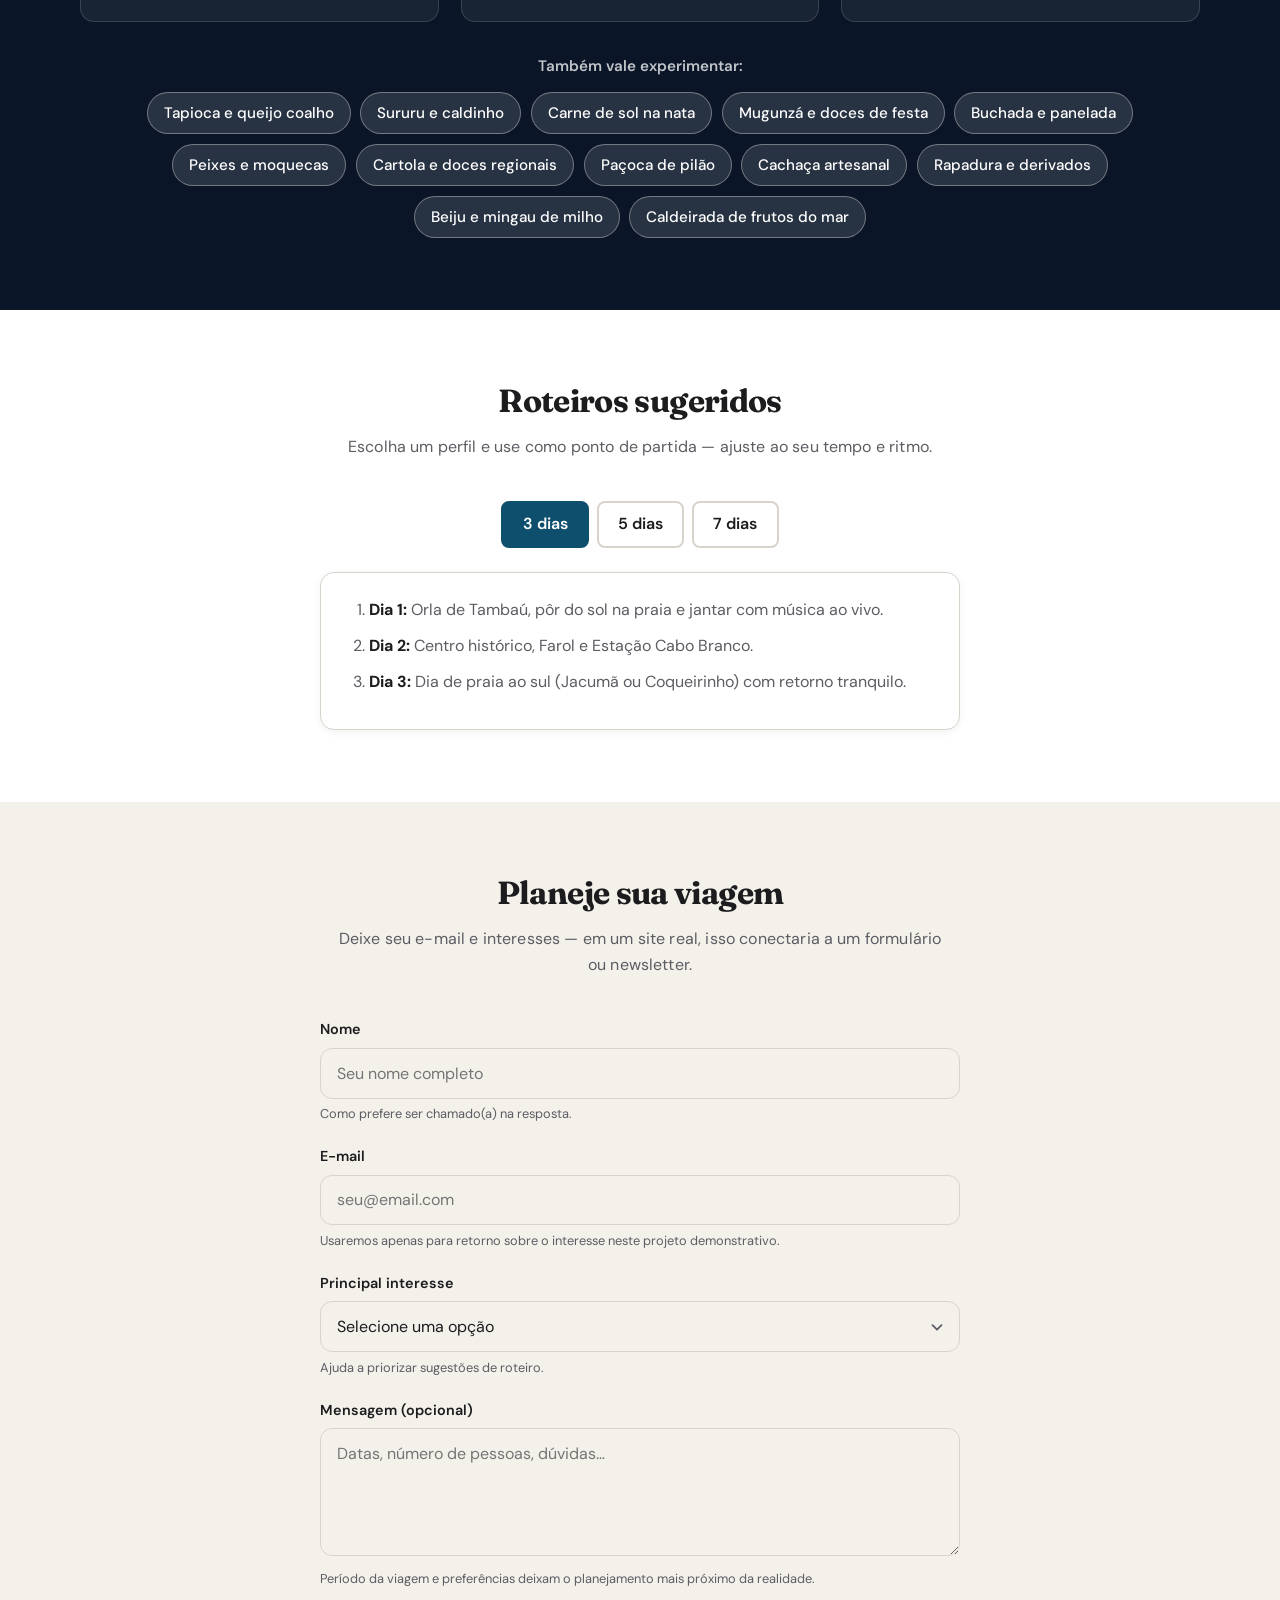
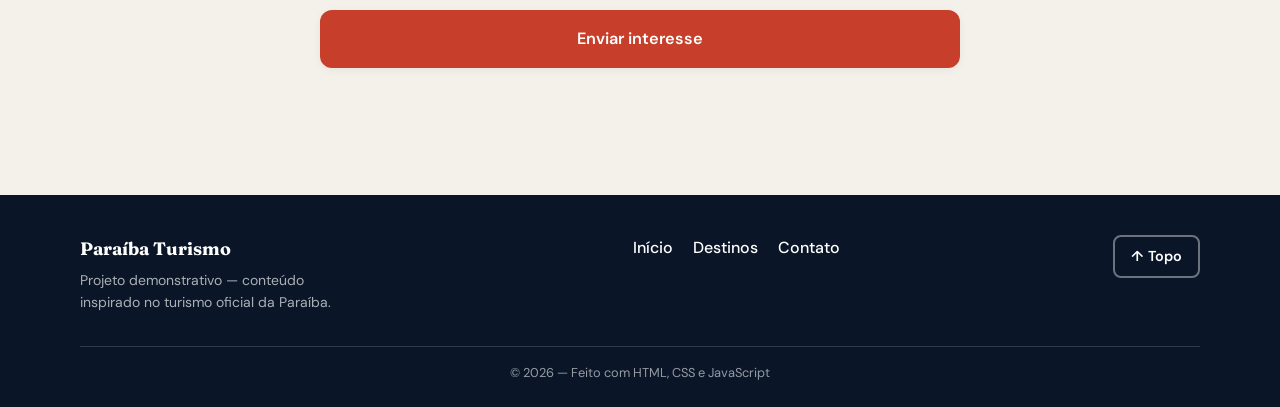
==== commit 34f0dca3: "Projeto inicial (Aula 7) Made-with: Cursor" ====
--- a/index.html
+++ b/index.html
@@ -5,12 +5,22 @@
   <meta name="viewport" content="width=device-width, initial-scale=1.0">
   <meta name="description" content="Descubra a Paraíba: praias, cultura, história e experiências únicas no Nordeste brasileiro.">
   <title>Paraíba Turismo — Descubra o Nordeste</title>
-  <link rel="icon" href="data:image/svg+xml,%3Csvg xmlns='http://www.w3.org/2000/svg' viewBox='0 0 32 32'%3E%3Ccircle cx='16' cy='16' r='15' fill='%232563eb'/%3E%3Cpath fill='%23fef3c7' d='M8 20c4-6 12-6 16 0-4 4-12 4-16 0z'/%3E%3C/svg%3E" type="image/svg+xml">
   <link rel="preconnect" href="https://fonts.googleapis.com">
   <link rel="preconnect" href="https://fonts.gstatic.com" crossorigin>
-  <link rel="preconnect" href="https://images.unsplash.com" crossorigin>
-  <link href="https://fonts.googleapis.com/css2?family=DM+Sans:ital,opsz,wght@0,9..40,400;0,9..40,500;0,9..40,600;0,9..40,700&family=Fraunces:opsz,wght@9..144,600;9..144,700&display=swap" rel="stylesheet">
-  <link rel="stylesheet" href="styles.css">
+  <link href="https://fonts.googleapis.com/css2?family=DM+Sans:wght@400;500;600;700&family=Fraunces:opsz,wght@9..144,600;9..144,700&display=swap" rel="stylesheet">
+  <!-- ITCSS: settings -> generic -> elements -> objects -> components -> utilities -->
+  <link rel="stylesheet" href="css/settings/variables.css">
+  <link rel="stylesheet" href="css/generic/reset.css">
+  <link rel="stylesheet" href="css/elements/base.css">
+  <link rel="stylesheet" href="css/objects/layout.css">
+  <link rel="stylesheet" href="css/components/nav.css">
+  <link rel="stylesheet" href="css/components/hero.css">
+  <link rel="stylesheet" href="css/components/card.css">
+  <link rel="stylesheet" href="css/components/gastro.css">
+  <link rel="stylesheet" href="css/components/tabs.css">
+  <link rel="stylesheet" href="css/components/form.css">
+  <link rel="stylesheet" href="css/components/footer.css">
+  <link rel="stylesheet" href="css/utilities/utilities.css">
 </head>
 <body>
   <a class="skip-link" href="#conteudo-principal">Ir para o conteúdo</a>
--- a/css/settings/variables.css
+++ b/css/settings/variables.css
@@ -0,0 +1,58 @@
+:root {
+  /* Breakpoints como referência (não funcionam dentro de @media) */
+  /* --bp-sm: 480px; --bp-md: 768px; --bp-lg: 1024px; --bp-xl: 1280px; */
+
+  /* Cores (Custom Properties) — >= 5 cores */
+  --color-bg: #f4f1eb;
+  --color-surface: #ffffff;
+  --color-text: #1c1c1e;
+  --color-muted: #5c5c63;
+  --color-primary: #0d4f6c;
+  --color-primary-hover: #0a3d54;
+  --color-accent: #c73e2b;
+  --color-accent-hover: #a83222;
+  --color-ink: #0a1628;
+  --color-border: #d8d4cc;
+  --color-hero-side: #e8e4dc;
+
+  /* Tipografia */
+  --font-sans: "DM Sans", system-ui, sans-serif;
+  --font-display: "Fraunces", Georgia, serif;
+
+  /* Escala tipográfica fluida (completa) */
+  --fs-200: clamp(0.8125rem, 1.5vw, 0.875rem);
+  --fs-300: clamp(0.875rem, 2vw, 1rem); /* base */
+  --fs-400: clamp(1rem, 2.2vw, 1.125rem);
+  --fs-500: clamp(1.125rem, 2.6vw, 1.25rem);
+  --fs-600: clamp(1.25rem, 3vw, 1.5rem);
+  --fs-700: clamp(1.5rem, 3.6vw, 1.875rem);
+  --fs-800: clamp(1.75rem, 4vw, 2.5rem);
+  --fs-900: clamp(2.125rem, 4.8vw, 3rem);
+
+  --lh-tight: 1.2;
+  --lh-base: 1.6;
+
+  /* Tokens de espaçamento */
+  --space-xs: 0.5rem;
+  --space-sm: 1rem;
+  --space-md: 1.5rem;
+  --space-lg: 2rem;
+  --space-xl: 3rem;
+
+  /* UI */
+  --shadow-sm: 0 2px 8px rgba(10, 22, 40, 0.06);
+  --shadow-md: 0 8px 24px rgba(10, 22, 40, 0.1);
+  --radius: 10px;
+  --radius-lg: 14px;
+  --radius-input: 12px;
+  --header-h: 72px;
+
+  --gradient-hero: linear-gradient(
+    125deg,
+    rgba(13, 79, 108, 0.93) 0%,
+    rgba(10, 22, 40, 0.88) 45%,
+    rgba(13, 79, 108, 0.82) 100%
+  );
+  --hero-image: url("https://images.unsplash.com/photo-1559827260-dc66d52bef19?w=1920&q=80");
+}
+
--- a/css/elements/base.css
+++ b/css/elements/base.css
@@ -0,0 +1,55 @@
+body {
+  font-family: var(--font-sans);
+  font-size: var(--fs-300);
+  line-height: var(--lh-base);
+  color: var(--color-text);
+  background-color: var(--color-bg);
+}
+
+h1,
+h2,
+h3,
+h4 {
+  line-height: var(--lh-tight);
+}
+
+h1 {
+  font-size: var(--fs-800);
+}
+
+h2 {
+  font-size: var(--fs-700);
+}
+
+h3 {
+  font-size: var(--fs-600);
+}
+
+h4 {
+  font-size: var(--fs-500);
+}
+
+/* Inputs responsivos */
+input,
+select,
+textarea {
+  width: 100%;
+}
+
+.skip-link {
+  position: absolute;
+  left: -9999px;
+  top: 0;
+  z-index: 100;
+  padding: 0.75rem 1rem;
+  background: var(--color-primary);
+  color: #fff;
+  font-weight: 600;
+  text-decoration: none;
+}
+
+.skip-link:focus {
+  left: 0.5rem;
+  top: 0.5rem;
+}
+
--- a/css/objects/layout.css
+++ b/css/objects/layout.css
@@ -0,0 +1,140 @@
+.container {
+  width: min(1120px, 92vw);
+  margin-inline: auto;
+}
+
+.container.narrow {
+  width: min(640px, 92vw);
+}
+
+/* Sections */
+.section {
+  padding: clamp(3rem, 6vw, 4.5rem) 0;
+}
+
+.section-alt {
+  background: var(--color-surface);
+}
+
+.section-accent {
+  background: var(--color-ink);
+  color: #fff;
+}
+
+.section-head {
+  text-align: center;
+  max-width: 56ch;
+  margin-inline: auto;
+  margin-bottom: 2.5rem;
+  letter-spacing: 0.01em;
+}
+
+.section-head h2 {
+  font-family: var(--font-display);
+  font-size: clamp(1.65rem, 3vw, 2rem);
+  margin: 0 0 0.85rem;
+  letter-spacing: -0.02em;
+}
+
+.section-head p {
+  margin: 0;
+  color: var(--color-muted);
+  line-height: 1.65;
+}
+
+.section-head-light p,
+.section-head-light .gastro-lead {
+  color: rgba(255, 255, 255, 0.88);
+}
+
+.section-accent .section-head h2 {
+  color: #fff;
+}
+
+/* Grids */
+.cards-grid {
+  display: grid;
+  grid-template-columns: repeat(auto-fit, minmax(260px, 1fr));
+  gap: 1.35rem;
+}
+
+.split {
+  display: grid;
+  grid-template-columns: 1fr 1fr;
+  gap: 2.5rem;
+  align-items: start;
+}
+
+.split--culture {
+  align-items: stretch;
+}
+
+@media (max-width: 768px) {
+  .split {
+    grid-template-columns: 1fr;
+  }
+}
+
+.split-text h2 {
+  font-family: var(--font-display);
+  font-size: clamp(1.65rem, 3vw, 2rem);
+  margin: 0 0 1rem;
+}
+
+.split-text p {
+  color: var(--color-muted);
+  margin: 0 0 1rem;
+}
+
+.check-list {
+  margin: 1.25rem 0 0;
+  padding-left: 1.25rem;
+  color: var(--color-text);
+}
+
+.check-list li {
+  margin-bottom: 0.35rem;
+}
+
+.split-visual {
+  display: flex;
+  flex-direction: column;
+  gap: 1.25rem;
+}
+
+.culture-figure {
+  margin: 0;
+  border-radius: var(--radius-lg);
+  overflow: hidden;
+  box-shadow: var(--shadow-md);
+  border: 1px solid var(--color-border);
+}
+
+.culture-figure img {
+  width: 100%;
+  height: auto;
+  aspect-ratio: 3 / 2;
+  object-fit: cover;
+}
+
+.quote-block {
+  margin: 0;
+  padding: 1.5rem;
+  background: var(--color-surface);
+  border-left: 4px solid var(--color-accent);
+  border-radius: 0 var(--radius-lg) var(--radius-lg) 0;
+  box-shadow: var(--shadow-sm);
+}
+
+.quote-block p {
+  font-family: var(--font-display);
+  font-size: 1.15rem;
+  margin: 0 0 1rem;
+  color: var(--color-ink);
+}
+
+.quote-block footer {
+  font-size: 0.875rem;
+  color: var(--color-muted);
+}
+
--- a/css/components/nav.css
+++ b/css/components/nav.css
@@ -0,0 +1,154 @@
+.site-header {
+  position: sticky;
+  top: 0;
+  z-index: 50;
+  background: var(--color-surface);
+  border-bottom: 1px solid var(--color-border);
+  min-height: var(--header-h);
+}
+
+.header-inner {
+  display: flex;
+  align-items: center;
+  justify-content: space-between;
+  gap: 1rem;
+  padding-block: 1rem;
+}
+
+.logo {
+  display: inline-flex;
+  align-items: center;
+  gap: 0.6rem;
+  text-decoration: none;
+  color: var(--color-ink);
+  font-weight: 700;
+  font-size: 1.125rem;
+}
+
+.logo-mark {
+  width: 36px;
+  height: 36px;
+  background: var(--color-primary);
+  border-radius: 8px;
+  position: relative;
+}
+
+.logo-mark::after {
+  content: "";
+  position: absolute;
+  inset: 8px;
+  background: var(--color-accent);
+  border-radius: 3px;
+  opacity: 0.95;
+}
+
+.logo-text {
+  font-family: var(--font-display);
+  letter-spacing: -0.02em;
+}
+
+.nav-toggle {
+  display: none;
+  flex-direction: column;
+  justify-content: center;
+  gap: 6px;
+  width: 44px;
+  height: 44px;
+  padding: 0;
+  border: 2px solid var(--color-border);
+  border-radius: 8px;
+  background: var(--color-surface);
+  cursor: pointer;
+}
+
+.nav-toggle-bar {
+  display: block;
+  width: 20px;
+  height: 2px;
+  margin-inline: auto;
+  background: var(--color-ink);
+}
+
+.site-nav .nav-list {
+  display: flex;
+  flex-wrap: wrap;
+  align-items: center;
+  gap: 0.25rem 1.25rem;
+  list-style: none;
+  margin: 0;
+  padding: 0;
+}
+
+.site-nav a {
+  color: var(--color-text);
+  text-decoration: none;
+  font-weight: 500;
+  padding: 0.35rem 0;
+  border-bottom: 2px solid transparent;
+}
+
+.site-nav a:hover,
+.site-nav a:focus-visible {
+  color: var(--color-primary);
+  border-bottom-color: var(--color-primary);
+}
+
+.site-nav .nav-cta {
+  background: var(--color-primary);
+  color: #fff !important;
+  padding: 0.5rem 1rem !important;
+  border-radius: 8px;
+  border-bottom: none !important;
+}
+
+.site-nav .nav-cta:hover,
+.site-nav .nav-cta:focus-visible {
+  background: var(--color-primary-hover);
+  color: #fff !important;
+}
+
+@media (max-width: 860px) {
+  .nav-toggle {
+    display: flex;
+  }
+
+  .site-nav {
+    position: absolute;
+    left: 0;
+    right: 0;
+    top: 100%;
+    background: var(--color-surface);
+    border-bottom: 1px solid var(--color-border);
+    padding: 1rem;
+    box-shadow: var(--shadow-sm);
+    display: none;
+  }
+
+  .site-nav.is-open {
+    display: block;
+  }
+
+  .site-nav .nav-list {
+    flex-direction: column;
+    align-items: stretch;
+    gap: 0;
+  }
+
+  .site-nav li {
+    border-bottom: 1px solid var(--color-border);
+  }
+
+  .site-nav li:last-child {
+    border-bottom: none;
+    padding-top: 0.75rem;
+  }
+
+  .site-nav a {
+    display: block;
+    padding: 0.75rem 0;
+  }
+
+  .site-nav .nav-cta {
+    text-align: center;
+  }
+}
--- a/css/components/hero.css
+++ b/css/components/hero.css
@@ -0,0 +1,113 @@
+.hero {
+  padding: clamp(2.5rem, 6vw, 4.5rem) 0;
+  background: var(--color-primary);
+  color: #fff;
+}
+
+.hero--media {
+  position: relative;
+  isolation: isolate;
+  min-height: min(72vh, 560px);
+  display: flex;
+  align-items: center;
+  background-color: var(--color-primary);
+  background-image: var(--gradient-hero), var(--hero-image);
+  background-size: cover;
+  background-position: center;
+}
+
+.hero-overlay {
+  position: absolute;
+  inset: 0;
+  z-index: 0;
+  pointer-events: none;
+  background: radial-gradient(
+    ellipse 80% 60% at 70% 20%,
+    rgba(199, 62, 43, 0.15),
+    transparent 55%
+  );
+}
+
+.hero--media .hero-grid {
+  position: relative;
+  z-index: 1;
+  width: 100%;
+}
+
+.hero-grid {
+  display: grid;
+  grid-template-columns: 1fr auto;
+  gap: 2.5rem;
+  align-items: center;
+}
+
+@media (max-width: 768px) {
+  .hero-grid {
+    grid-template-columns: 1fr;
+  }
+
+  .hero--media {
+    min-height: auto;
+    padding-block: clamp(3rem, 10vw, 5rem);
+  }
+}
+
+.eyebrow {
+  text-transform: uppercase;
+  letter-spacing: 0.12em;
+  font-size: 0.75rem;
+  font-weight: 600;
+  opacity: 0.9;
+  margin: 0 0 0.75rem;
+}
+
+.hero h1 {
+  font-family: var(--font-display);
+  font-size: clamp(2rem, 4.5vw, 2.75rem);
+  font-weight: 700;
+  line-height: 1.15;
+  margin: 0 0 1rem;
+  letter-spacing: -0.02em;
+  text-shadow: 0 1px 24px rgba(0, 0, 0, 0.2);
+}
+
+.lead {
+  font-size: 1.125rem;
+  opacity: 0.95;
+  max-width: 40ch;
+  margin: 0 0 1.75rem;
+}
+
+.hero-actions {
+  display: flex;
+  flex-wrap: wrap;
+  gap: 0.75rem;
+}
+
+.hero-panel {
+  background: rgba(248, 246, 242, 0.97);
+  color: var(--color-ink);
+  padding: 1.5rem;
+  border-radius: var(--radius-lg);
+  min-width: min(280px, 100%);
+  box-shadow: var(--shadow-md);
+  backdrop-filter: blur(8px);
+}
+
+.hero-stat + .hero-stat {
+  margin-top: 1.25rem;
+  padding-top: 1.25rem;
+  border-top: 1px solid var(--color-border);
+}
+
+.hero-stat strong {
+  display: block;
+  font-family: var(--font-display);
+  font-size: 1.5rem;
+  margin-bottom: 0.25rem;
+}
+
+.hero-stat span {
+  font-size: 0.9rem;
+  color: var(--color-muted);
+}
--- a/css/components/card.css
+++ b/css/components/card.css
@@ -0,0 +1,78 @@
+.card {
+  background: var(--color-bg);
+  border: 1px solid var(--color-border);
+  border-radius: var(--radius-lg);
+  padding: 1.5rem;
+  display: flex;
+  flex-direction: column;
+  gap: 0.5rem;
+  overflow: hidden;
+  transition: box-shadow 0.2s ease, border-color 0.2s ease, transform 0.2s ease;
+}
+
+.card--media {
+  padding: 0;
+}
+
+.card:hover {
+  box-shadow: var(--shadow-md);
+  border-color: rgba(13, 79, 108, 0.35);
+}
+
+@media (prefers-reduced-motion: no-preference) {
+  .card--media:hover {
+    transform: translateY(-3px);
+  }
+}
+
+.card-media {
+  aspect-ratio: 16 / 10;
+  overflow: hidden;
+  background: var(--color-border);
+}
+
+.card-media img {
+  width: 100%;
+  height: 100%;
+  object-fit: cover;
+}
+
+.card-body {
+  padding: 1.25rem 1.5rem 1.5rem;
+  display: flex;
+  flex-direction: column;
+  flex: 1;
+  gap: 0.5rem;
+}
+
+.card-icon {
+  font-size: 1.25rem;
+  color: var(--color-primary);
+  margin-bottom: 0.25rem;
+}
+
+.card h3,
+.card-body h3 {
+  font-size: 1.15rem;
+  margin: 0;
+  font-family: var(--font-display);
+}
+
+.card p,
+.card-body p {
+  margin: 0;
+  flex: 1;
+  color: var(--color-muted);
+  font-size: 0.98rem;
+}
+
+.card-link {
+  margin-top: 0.5rem;
+  font-weight: 600;
+  color: var(--color-primary);
+  text-decoration: none;
+}
+
+.card-link:hover {
+  text-decoration: underline;
+}
--- a/css/components/gastro.css
+++ b/css/components/gastro.css
@@ -0,0 +1,99 @@
+.gastro-lead {
+  max-width: 62ch;
+  margin-inline: auto;
+}
+
+.gastro-intro {
+  max-width: 68ch;
+  margin: 0 auto 2.25rem;
+  text-align: center;
+  color: rgba(255, 255, 255, 0.88);
+  line-height: 1.7;
+}
+
+.gastro-intro p {
+  margin: 0;
+}
+
+.gastro-intro strong {
+  color: #fff;
+  font-weight: 600;
+}
+
+.gastro-grid {
+  display: grid;
+  grid-template-columns: repeat(auto-fit, minmax(280px, 1fr));
+  gap: 1.35rem;
+  margin-bottom: 0.5rem;
+}
+
+.gastro-card {
+  display: flex;
+  flex-direction: column;
+  background: rgba(255, 255, 255, 0.06);
+  border: 1px solid rgba(255, 255, 255, 0.14);
+  border-radius: var(--radius-lg);
+  overflow: hidden;
+  transition: border-color 0.2s ease, box-shadow 0.2s ease;
+}
+
+.gastro-card:hover {
+  border-color: rgba(255, 255, 255, 0.28);
+  box-shadow: 0 12px 32px rgba(0, 0, 0, 0.25);
+}
+
+.gastro-card-media {
+  aspect-ratio: 16 / 10;
+  overflow: hidden;
+  background: rgba(0, 0, 0, 0.25);
+}
+
+.gastro-card-media img {
+  width: 100%;
+  height: 100%;
+  object-fit: cover;
+}
+
+.gastro-card-body {
+  padding: 1.15rem 1.35rem 1.4rem;
+}
+
+.gastro-card-body h3 {
+  font-family: var(--font-display);
+  font-size: 1.2rem;
+  margin: 0 0 0.5rem;
+  color: #fff;
+}
+
+.gastro-card-body p {
+  margin: 0;
+  font-size: 0.95rem;
+  color: rgba(255, 255, 255, 0.78);
+  line-height: 1.55;
+}
+
+.gastro-tags-label {
+  text-align: center;
+  font-size: 0.95rem;
+  font-weight: 600;
+  color: rgba(255, 255, 255, 0.75);
+  margin: 2rem 0 0.85rem;
+}
+
+.tags-grid {
+  display: flex;
+  flex-wrap: wrap;
+  gap: 0.6rem;
+  justify-content: center;
+}
+
+.tag-pill {
+  display: inline-block;
+  padding: 0.5rem 1rem;
+  background: rgba(255, 255, 255, 0.12);
+  border: 1px solid rgba(255, 255, 255, 0.35);
+  border-radius: 999px;
+  font-size: 0.95rem;
+  font-weight: 500;
+}
+
--- a/css/components/tabs.css
+++ b/css/components/tabs.css
@@ -0,0 +1,62 @@
+.tabs {
+  max-width: 640px;
+  margin-inline: auto;
+}
+
+.tabs-list {
+  display: flex;
+  gap: 0.5rem;
+  margin-bottom: 1.5rem;
+  flex-wrap: wrap;
+  justify-content: center;
+}
+
+.tab-btn {
+  font-family: inherit;
+  font-size: 1rem;
+  font-weight: 600;
+  padding: 0.55rem 1.2rem;
+  border: 2px solid var(--color-border);
+  background: var(--color-surface);
+  border-radius: 8px;
+  cursor: pointer;
+  color: var(--color-text);
+}
+
+.tab-btn:hover {
+  border-color: var(--color-primary);
+  color: var(--color-primary);
+}
+
+.tab-btn.is-active {
+  background: var(--color-primary);
+  border-color: var(--color-primary);
+  color: #fff;
+}
+
+.tab-panel {
+  background: var(--color-surface);
+  border: 1px solid var(--color-border);
+  border-radius: var(--radius-lg);
+  padding: 1.5rem 1.5rem 1.5rem 1.75rem;
+  box-shadow: var(--shadow-sm);
+}
+
+.tab-panel[hidden] {
+  display: none !important;
+}
+
+.roteiro-list {
+  margin: 0;
+  padding-left: 1.25rem;
+}
+
+.roteiro-list li {
+  margin-bottom: 0.65rem;
+  color: var(--color-muted);
+}
+
+.roteiro-list strong {
+  color: var(--color-text);
+}
+
--- a/css/components/form.css
+++ b/css/components/form.css
@@ -0,0 +1,87 @@
+.contact-form .field {
+  margin-bottom: 1.35rem;
+}
+
+.contact-form label {
+  display: block;
+  font-weight: 600;
+  margin-bottom: 0.4rem;
+  font-size: 0.9rem;
+  color: var(--color-text);
+}
+
+.field-hint {
+  display: block;
+  margin-top: 0.4rem;
+  font-size: 0.8rem;
+  color: var(--color-muted);
+  line-height: 1.45;
+}
+
+.contact-form input,
+.contact-form select,
+.contact-form textarea {
+  width: 100%;
+  padding: 0.8rem 1rem;
+  font-family: inherit;
+  font-size: 1rem;
+  line-height: 1.45;
+  border: 1px solid var(--color-border);
+  border-radius: var(--radius-input);
+  background: var(--color-bg);
+  color: var(--color-text);
+  transition: border-color 0.2s ease, box-shadow 0.2s ease,
+    background-color 0.2s ease;
+}
+
+.contact-form textarea {
+  resize: vertical;
+  min-height: 8rem;
+}
+
+.contact-form select {
+  appearance: none;
+  padding-right: 2.75rem;
+  background-image: url("data:image/svg+xml,%3Csvg xmlns='http://www.w3.org/2000/svg' width='20' height='20' fill='none' stroke='%235c5c63' stroke-width='2' stroke-linecap='round' stroke-linejoin='round'%3E%3Cpath d='M5 8l5 5 5-5'/%3E%3C/svg%3E");
+  background-repeat: no-repeat;
+  background-position: right 0.85rem center;
+  background-size: 1.1rem;
+  cursor: pointer;
+}
+
+.contact-form input:hover,
+.contact-form select:hover,
+.contact-form textarea:hover {
+  border-color: rgba(13, 79, 108, 0.35);
+}
+
+.contact-form input:focus-visible,
+.contact-form select:focus-visible,
+.contact-form textarea:focus-visible {
+  outline: none;
+  border-color: var(--color-primary);
+  background: var(--color-surface);
+  box-shadow: 0 0 0 3px rgba(13, 79, 108, 0.22);
+}
+
+.contact-form .btn-primary.btn-block {
+  padding-block: 0.85rem;
+  border-radius: var(--radius-input);
+  font-size: 1.02rem;
+}
+
+.form-feedback {
+  margin-top: 1rem;
+  min-height: 1.5rem;
+  font-size: 0.95rem;
+  font-weight: 500;
+}
+
+.form-feedback.is-success {
+  color: #1b6b3b;
+}
+
+.form-feedback.is-error {
+  color: var(--color-accent);
+}
+
--- a/css/components/footer.css
+++ b/css/components/footer.css
@@ -0,0 +1,75 @@
+.site-footer {
+  background: var(--color-ink);
+  color: rgba(255, 255, 255, 0.88);
+  padding: 2.5rem 0 0;
+}
+
+.footer-grid {
+  display: flex;
+  flex-wrap: wrap;
+  align-items: flex-start;
+  justify-content: space-between;
+  gap: 1.5rem;
+  padding-bottom: 2rem;
+  border-bottom: 1px solid rgba(255, 255, 255, 0.15);
+}
+
+.footer-brand {
+  font-family: var(--font-display);
+  font-weight: 700;
+  font-size: 1.125rem;
+  margin: 0 0 0.35rem;
+  color: #fff;
+}
+
+.footer-note {
+  margin: 0;
+  font-size: 0.875rem;
+  opacity: 0.75;
+  max-width: 28ch;
+}
+
+.footer-links {
+  list-style: none;
+  margin: 0;
+  padding: 0;
+  display: flex;
+  gap: 1.25rem;
+}
+
+.footer-links a {
+  color: #fff;
+  text-decoration: none;
+  font-weight: 500;
+}
+
+.footer-links a:hover {
+  text-decoration: underline;
+}
+
+.btn-back-top {
+  font-family: inherit;
+  font-size: 0.9rem;
+  font-weight: 600;
+  padding: 0.5rem 1rem;
+  border-radius: 8px;
+  border: 2px solid rgba(255, 255, 255, 0.4);
+  background: transparent;
+  color: #fff;
+  cursor: pointer;
+}
+
+.btn-back-top:hover {
+  background: rgba(255, 255, 255, 0.1);
+}
+
+.footer-bottom {
+  padding: 1rem 0 1.5rem;
+  text-align: center;
+  font-size: 0.8rem;
+  opacity: 0.65;
+}
+
+.footer-bottom p {
+  margin: 0;
+}
--- a/css/utilities/utilities.css
+++ b/css/utilities/utilities.css
@@ -0,0 +1,43 @@
+.btn {
+  display: inline-flex;
+  align-items: center;
+  justify-content: center;
+  padding: 0.65rem 1.25rem;
+  font-family: inherit;
+  font-size: 1rem;
+  font-weight: 600;
+  border-radius: 8px;
+  border: 2px solid transparent;
+  cursor: pointer;
+  text-decoration: none;
+  transition: background 0.15s ease, color 0.15s ease, border-color 0.15s ease,
+    box-shadow 0.15s ease;
+}
+
+.btn-primary {
+  background: var(--color-accent);
+  color: #fff;
+  border-color: var(--color-accent);
+  box-shadow: var(--shadow-sm);
+}
+
+.btn-primary:hover {
+  background: var(--color-accent-hover);
+  border-color: var(--color-accent-hover);
+}
+
+.btn-secondary {
+  background: transparent;
+  color: #fff;
+  border-color: rgba(255, 255, 255, 0.65);
+}
+
+.btn-secondary:hover {
+  background: rgba(255, 255, 255, 0.12);
+  border-color: #fff;
+}
+
+.btn-block {
+  width: 100%;
+}
+
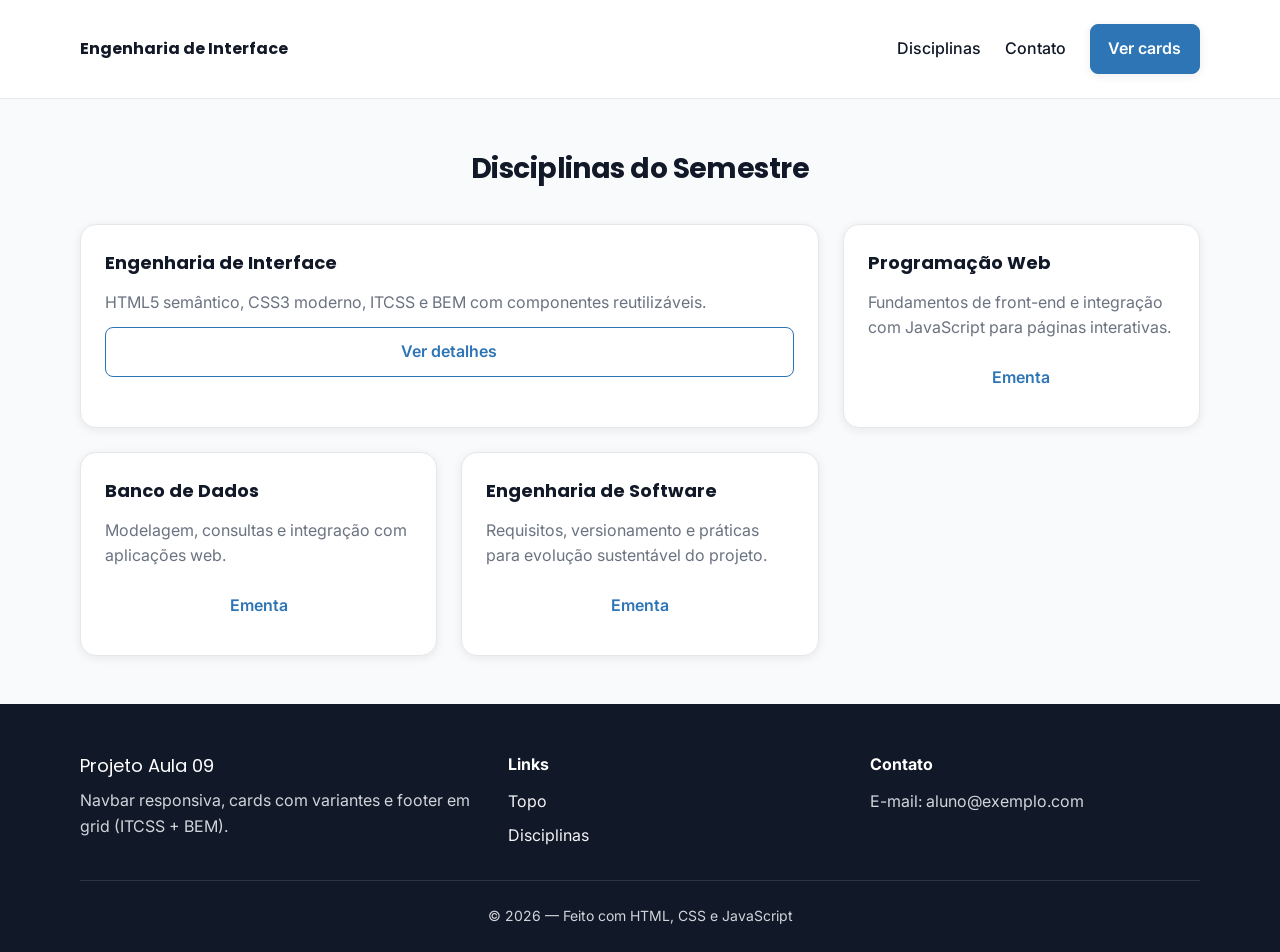
==== commit 41bfbaf9: "Aula 09: consolidar ITCSS e atualizar layout Atualiza HTML/CSS/JS para o projeto da Aula 09, com tok" ====
--- a/index.html
+++ b/index.html
@@ -3,341 +3,104 @@
 <head>
   <meta charset="UTF-8">
   <meta name="viewport" content="width=device-width, initial-scale=1.0">
-  <meta name="description" content="Descubra a Paraíba: praias, cultura, história e experiências únicas no Nordeste brasileiro.">
-  <title>Paraíba Turismo — Descubra o Nordeste</title>
+  <meta name="description" content="Projeto da Aula 09 — Engenharia de Interface (HTML5/CSS3).">
+  <title>Disciplinas do Semestre</title>
   <link rel="preconnect" href="https://fonts.googleapis.com">
   <link rel="preconnect" href="https://fonts.gstatic.com" crossorigin>
-  <link href="https://fonts.googleapis.com/css2?family=DM+Sans:wght@400;500;600;700&family=Fraunces:opsz,wght@9..144,600;9..144,700&display=swap" rel="stylesheet">
-  <!-- ITCSS: settings -> generic -> elements -> objects -> components -> utilities -->
-  <link rel="stylesheet" href="css/settings/variables.css">
-  <link rel="stylesheet" href="css/generic/reset.css">
-  <link rel="stylesheet" href="css/elements/base.css">
-  <link rel="stylesheet" href="css/objects/layout.css">
-  <link rel="stylesheet" href="css/components/nav.css">
-  <link rel="stylesheet" href="css/components/hero.css">
+  <link href="https://fonts.googleapis.com/css2?family=Inter:wght@400;500;700&family=Poppins:wght@700&display=swap" rel="stylesheet">
+  <!-- ITCSS (Aula 09): settings -> generic -> elements -> objects -> components -> utilities -->
+  <link rel="stylesheet" href="css/variables.css">
+  <link rel="stylesheet" href="css/reset.css">
+  <link rel="stylesheet" href="css/base.css">
+  <link rel="stylesheet" href="css/layout.css">
+  <link rel="stylesheet" href="css/components/navbar.css">
+  <link rel="stylesheet" href="css/components/btn.css">
   <link rel="stylesheet" href="css/components/card.css">
-  <link rel="stylesheet" href="css/components/gastro.css">
-  <link rel="stylesheet" href="css/components/tabs.css">
-  <link rel="stylesheet" href="css/components/form.css">
   <link rel="stylesheet" href="css/components/footer.css">
-  <link rel="stylesheet" href="css/utilities/utilities.css">
+  <link rel="stylesheet" href="css/utilities.css">
 </head>
 <body>
-  <a class="skip-link" href="#conteudo-principal">Ir para o conteúdo</a>
+  <header class="header" id="topo">
+    <div class="container navbar">
+      <a class="navbar__brand" href="#topo">Engenharia de Interface</a>
 
-  <header class="site-header" id="topo" tabindex="-1">
-    <div class="container header-inner">
-      <a class="logo" href="#topo" aria-label="Paraíba Turismo — início">
-        <span class="logo-mark" aria-hidden="true"></span>
-        <span class="logo-text">Paraíba Turismo</span>
-      </a>
-
-      <button type="button" class="nav-toggle" id="navToggle" aria-expanded="false" aria-controls="menu-principal" aria-label="Abrir menu">
-        <span class="nav-toggle-bar"></span>
-        <span class="nav-toggle-bar"></span>
-        <span class="nav-toggle-bar"></span>
+      <button type="button" class="navbar__toggle" id="navToggle" aria-expanded="false" aria-controls="menu-principal" aria-label="Abrir menu">
+        <span class="navbar__toggle-bar"></span>
+        <span class="navbar__toggle-bar"></span>
+        <span class="navbar__toggle-bar"></span>
       </button>
 
-      <nav class="site-nav" id="menu-principal" aria-label="Principal">
-        <ul class="nav-list">
-          <li><a href="#inicio">Início</a></li>
-          <li><a href="#destinos">Destinos</a></li>
-          <li><a href="#cultura">Cultura</a></li>
-          <li><a href="#gastronomia">Gastronomia</a></li>
-          <li><a href="#roteiros">Roteiros</a></li>
-          <li><a href="#contato" class="nav-cta">Planejar viagem</a></li>
+      <nav class="navbar__menu" id="menu-principal" aria-label="Principal">
+        <ul class="navbar__list">
+          <li class="navbar__item"><a class="navbar__link" href="#disciplinas">Disciplinas</a></li>
+          <li class="navbar__item"><a class="navbar__link" href="#footer">Contato</a></li>
+          <li class="navbar__item"><a class="navbar__link btn btn--primary" href="#disciplinas">Ver cards</a></li>
         </ul>
       </nav>
     </div>
   </header>
 
-  <main id="conteudo-principal">
-    <section class="hero hero--media" id="inicio" aria-labelledby="hero-title">
-      <div class="hero-overlay" aria-hidden="true"></div>
-      <div class="container hero-grid">
-        <div class="hero-copy">
-          <p class="eyebrow">Nordeste brasileiro</p>
-          <h1 id="hero-title">A Paraíba espera por você</h1>
-          <p class="lead">
-            Praias de águas mornas, o sol nascer no mar mais oriental das Américas e uma cultura viva em cada cidade. Explore com calma e descubra o melhor do estado.
-          </p>
-          <div class="hero-actions">
-            <a href="#destinos" class="btn btn-primary">Ver destinos</a>
-            <a href="#roteiros" class="btn btn-secondary">Sugestões de roteiro</a>
-          </div>
-        </div>
-        <div class="hero-panel" role="presentation">
-          <div class="hero-stat">
-            <strong id="stat-praias">100+</strong>
-            <span>Praias catalogadas</span>
-          </div>
-          <div class="hero-stat">
-            <strong id="stat-capital">João Pessoa</strong>
-            <span>Capital — nascer do sol no mar</span>
-          </div>
-        </div>
-      </div>
-    </section>
-
-    <section class="section section-alt" id="destinos" aria-labelledby="destinos-title">
+  <main class="main" id="conteudo-principal">
+    <section class="section" id="disciplinas" aria-labelledby="disciplinas-title">
       <div class="container">
-        <header class="section-head">
-          <h2 id="destinos-title">Destinos em destaque</h2>
-          <p>Do litoral ao sertão, cada região tem identidade própria e hospitalidade marcante.</p>
-        </header>
-
+        <h2 class="section__title" id="disciplinas-title">Disciplinas do Semestre</h2>
         <div class="cards-grid" role="list">
-          <article class="card card--media" role="listitem">
-            <div class="card-media">
-              <img src="https://images.unsplash.com/photo-1519046904884-53103b34b206?w=800&q=80" alt="Orla com coqueiros e mar em dia ensolarado" width="800" height="450" loading="lazy">
-            </div>
-            <div class="card-body">
-              <h3>João Pessoa</h3>
-              <p>Orla de Tambaú e Cabo Branco, Farol do Cabo Branco e centros históricos cheios de charme.</p>
-              <a href="#contato" class="card-link">Quero visitar</a>
+          <article class="card card--featured" role="listitem">
+            <div class="card__body">
+              <h3 class="card__title">Engenharia de Interface</h3>
+              <p class="card__text">HTML5 semântico, CSS3 moderno, ITCSS e BEM com componentes reutilizáveis.</p>
+              <a class="btn btn--outline" href="#footer">Ver detalhes</a>
             </div>
           </article>
-          <article class="card card--media" role="listitem">
-            <div class="card-media">
-              <img src="https://images.unsplash.com/photo-1533174072545-7a4b6ad7a6c3?w=800&q=80" alt="Multidão em evento ao ar livre com iluminação festiva" width="800" height="450" loading="lazy">
-            </div>
-            <div class="card-body">
-              <h3>Campina Grande</h3>
-              <p>O maior São João do mundo e uma cena cultural e universitária pulsante o ano todo.</p>
-              <a href="#contato" class="card-link">Quero visitar</a>
+          <article class="card" role="listitem">
+            <div class="card__body">
+              <h3 class="card__title">Programação Web</h3>
+              <p class="card__text">Fundamentos de front-end e integração com JavaScript para páginas interativas.</p>
+              <a class="btn btn--ghost" href="#footer">Ementa</a>
             </div>
           </article>
-          <article class="card card--media" role="listitem">
-            <div class="card-media">
-              <img src="https://images.unsplash.com/photo-1506905925346-21bda4d32df4?w=800&q=80" alt="Costa com falésias e mar azul visto de cima" width="800" height="450" loading="lazy">
-            </div>
-            <div class="card-body">
-              <h3>Praias do litoral sul</h3>
-              <p>Tambaba, Coqueirinho e Barra de Gramame — natureza preservada e visual impressionante.</p>
-              <a href="#contato" class="card-link">Quero visitar</a>
+          <article class="card" role="listitem">
+            <div class="card__body">
+              <h3 class="card__title">Banco de Dados</h3>
+              <p class="card__text">Modelagem, consultas e integração com aplicações web.</p>
+              <a class="btn btn--ghost" href="#footer">Ementa</a>
             </div>
           </article>
-          <article class="card card--media" role="listitem">
-            <div class="card-media">
-              <img src="https://images.unsplash.com/photo-1500382017468-9049fed747ef?w=800&q=80" alt="Paisagem de caatinga com vegetação seca e horizonte amplo" width="800" height="450" loading="lazy">
-            </div>
-            <div class="card-body">
-              <h3>Sertão paraibano</h3>
-              <p>História de cordel, rio São Francisco e cidades como Patos e Cajazeiras.</p>
-              <a href="#contato" class="card-link">Quero visitar</a>
+          <article class="card" role="listitem">
+            <div class="card__body">
+              <h3 class="card__title">Engenharia de Software</h3>
+              <p class="card__text">Requisitos, versionamento e práticas para evolução sustentável do projeto.</p>
+              <a class="btn btn--ghost" href="#footer">Ementa</a>
             </div>
           </article>
         </div>
       </div>
     </section>
-
-    <section class="section" id="cultura" aria-labelledby="cultura-title">
-      <div class="container split split--culture">
-        <div class="split-text">
-          <h2 id="cultura-title">Cultura e patrimônio</h2>
-          <p>
-            A Paraíba é berço de artistas, poetas e inventores. O Memorial Ciência e o Centro Cultural São Francisco, em João Pessoa, são paradas obrigatórias para quem quer entender a história regional.
-          </p>
-          <p>
-            Festas populares, forró e artesanato em barro e renda consolidam tradições que atravessam gerações.
-          </p>
-          <ul class="check-list">
-            <li>Centro Histórico de João Pessoa</li>
-            <li>Estação Cabo Branco — Ciência, Cultura e Artes</li>
-            <li>Rota do artesanato e feiras locais</li>
-          </ul>
-        </div>
-        <div class="split-visual">
-          <figure class="culture-figure">
-            <img src="https://images.unsplash.com/photo-1467269204594-9661b134dd2b?w=900&q=80" alt="Ruas de cidade histórica com edifícios coloridos sob céu azul" width="900" height="600" loading="lazy">
-          </figure>
-          <aside class="split-aside" aria-label="Destaque cultural">
-            <blockquote class="quote-block">
-              <p>“A cultura é o que permanece quando tudo mais é esquecido.”</p>
-              <footer>— Ambiente que inspira cada visita à Paraíba</footer>
-            </blockquote>
-          </aside>
-        </div>
-      </div>
-    </section>
-
-    <section class="section section-accent" id="gastronomia" aria-labelledby="gastro-title">
-      <div class="container">
-        <header class="section-head section-head-light">
-          <h2 id="gastro-title">Sabores da Paraíba</h2>
-          <p class="gastro-lead">
-            Do litoral ao agreste, a mesa paraibana mistura frutos do mar frescos, raízes indígenas e africanas e o trabalho de quem vive da terra e do mar. É comum encontrar feiras com tapioca na hora, barracas de caldinho à noite e doces de banana que fecham qualquer refeição com carinho.
-          </p>
-        </header>
-
-        <div class="gastro-intro">
-          <p>
-            Na capital e nas praias, prove <strong>tapioca</strong> com manteiga de garrafa ou <strong>queijo coalho</strong> na brasa; nos mercados e restaurantes típicos, pedir <strong>sururu</strong> ou uma <strong>caldeirada</strong> é mergulhar no sabor do litoral. Mais ao interior, entram em cena a <strong>carne de sol</strong>, receitas em panela de barro e doces ligados à festa junina e à feira.
-          </p>
-        </div>
-
-        <div class="gastro-grid" role="list">
-          <article class="gastro-card" role="listitem">
-            <div class="gastro-card-media">
-              <img src="https://images.unsplash.com/photo-1565299624946-b28f40a0ae38?w=640&q=80" alt="Pratos variados sobre mesa — referência à culinária regional" width="640" height="400" loading="lazy">
-            </div>
-            <div class="gastro-card-body">
-              <h3>Tapioca e queijo coalho</h3>
-              <p>Massa crocante de goma hidratada recheada na hora — de coco a cartola salgada. O coalho na brasa, levemente salgado, é presença clássica na orla e em feiras.</p>
-            </div>
-          </article>
-          <article class="gastro-card" role="listitem">
-            <div class="gastro-card-media">
-              <img src="https://images.unsplash.com/photo-1546069901-ba9599a7e63c?w=640&q=80" alt="Salada colorida com legumes frescos em tigela" width="640" height="400" loading="lazy">
-            </div>
-            <div class="gastro-card-body">
-              <h3>Moquecas e peixada</h3>
-              <p>Peixes locais cozidos com leite de coco, dendê ou manteiga da terra, acompanhados de pirão e arroz — herança do litoral nordestino em versões que variam de casa para casa.</p>
-            </div>
-          </article>
-          <article class="gastro-card" role="listitem">
-            <div class="gastro-card-media">
-              <img src="https://images.unsplash.com/photo-1559339352-11d035aa65de?w=640&q=80" alt="Prato com frutos do mar — camarões e temperos" width="640" height="400" loading="lazy">
-            </div>
-            <div class="gastro-card-body">
-              <h3>Sururu e caldinho</h3>
-              <p>O molusco aparece refogado, em ensopados ou em caldinho para dividir à mesa — petisco forte em praia e barzinho.</p>
-            </div>
-          </article>
-          <article class="gastro-card" role="listitem">
-            <div class="gastro-card-media">
-              <img src="https://images.unsplash.com/photo-1544025162-d76694265947?w=640&q=80" alt="Carne assada na grelha com temperos" width="640" height="400" loading="lazy">
-            </div>
-            <div class="gastro-card-body">
-              <h3>Carne de sol</h3>
-              <p>Salgada na medida, desfiada ou em posta, costuma vir com macaxeira, farofa e um toque de manteiga — prato marcante do interior e do agreste.</p>
-            </div>
-          </article>
-          <article class="gastro-card" role="listitem">
-            <div class="gastro-card-media">
-              <img src="https://images.unsplash.com/photo-1563805042-7684c019e650?w=640&q=80" alt="Sobremesa com banana e cobertura escura em prato branco" width="640" height="400" loading="lazy">
-            </div>
-            <div class="gastro-card-body">
-              <h3>Cartola e doces de banana</h3>
-              <p>Banana grelhada com queijo e canela (a cartola) e outros doces caseiros encerram almoços e festas com doçura típica do Nordeste.</p>
-            </div>
-          </article>
-          <article class="gastro-card" role="listitem">
-            <div class="gastro-card-media">
-              <img src="https://images.unsplash.com/photo-1514362548677-3f69c27e5036?w=640&q=80" alt="Taças com drinks e gelo — ambiente de bar" width="640" height="400" loading="lazy">
-            </div>
-            <div class="gastro-card-body">
-              <h3>Cachaça artesanal</h3>
-              <p>Engenhos pequenos e rotas culturais valorizam aguardentes regionais — sempre com moderação e, quando possível, visitas guiadas e degustações responsáveis.</p>
-            </div>
-          </article>
-        </div>
-
-        <p class="gastro-tags-label" id="gastro-tags-label">Também vale experimentar:</p>
-        <div class="tags-grid" id="tagsGastro" role="list" aria-labelledby="gastro-tags-label"></div>
-      </div>
-    </section>
-
-    <section class="section section-alt" id="roteiros" aria-labelledby="roteiros-title">
-      <div class="container">
-        <header class="section-head">
-          <h2 id="roteiros-title">Roteiros sugeridos</h2>
-          <p>Escolha um perfil e use como ponto de partida — ajuste ao seu tempo e ritmo.</p>
-        </header>
-        <div class="tabs" data-tabs>
-          <div class="tabs-list" role="tablist" aria-label="Tipos de roteiro">
-            <button type="button" class="tab-btn is-active" role="tab" aria-selected="true" aria-controls="panel-3d" id="tab-3d" tabindex="0">3 dias</button>
-            <button type="button" class="tab-btn" role="tab" aria-selected="false" aria-controls="panel-5d" id="tab-5d" tabindex="-1">5 dias</button>
-            <button type="button" class="tab-btn" role="tab" aria-selected="false" aria-controls="panel-7d" id="tab-7d" tabindex="-1">7 dias</button>
-          </div>
-          <div class="tab-panels">
-            <div class="tab-panel is-active" role="tabpanel" id="panel-3d" aria-labelledby="tab-3d">
-              <ol class="roteiro-list">
-                <li><strong>Dia 1:</strong> Orla de Tambaú, pôr do sol na praia e jantar com música ao vivo.</li>
-                <li><strong>Dia 2:</strong> Centro histórico, Farol e Estação Cabo Branco.</li>
-                <li><strong>Dia 3:</strong> Dia de praia ao sul (Jacumã ou Coqueirinho) com retorno tranquilo.</li>
-              </ol>
-            </div>
-            <div class="tab-panel" role="tabpanel" id="panel-5d" hidden aria-labelledby="tab-5d">
-              <ol class="roteiro-list">
-                <li><strong>Dias 1–2:</strong> João Pessoa completa — praias urbanas e cultura.</li>
-                <li><strong>Dia 3:</strong> Excursão ao litoral sul ou norte conforme temporada.</li>
-                <li><strong>Dia 4:</strong> Campina Grande — museus, gastronomia e vida noturna.</li>
-                <li><strong>Dia 5:</strong> Compras de artesanato e despedida na orla.</li>
-              </ol>
-            </div>
-            <div class="tab-panel" role="tabpanel" id="panel-7d" hidden aria-labelledby="tab-7d">
-              <ol class="roteiro-list">
-                <li><strong>Dias 1–3:</strong> Capital e arredores com visitas culturais espaçadas.</li>
-                <li><strong>Dias 4–5:</strong> Interior ou litoral mais distante com pernoite.</li>
-                <li><strong>Dias 6–7:</strong> Retorno à capital, relax na praia e últimas experiências gastronômicas.</li>
-              </ol>
-            </div>
-          </div>
-        </div>
-      </div>
-    </section>
-
-    <section class="section" id="contato" aria-labelledby="contato-title">
-      <div class="container narrow">
-        <header class="section-head">
-          <h2 id="contato-title">Planeje sua viagem</h2>
-          <p>Deixe seu e-mail e interesses — em um site real, isso conectaria a um formulário ou newsletter.</p>
-        </header>
-        <form class="contact-form" id="formContato" novalidate>
-          <div class="field">
-            <label for="nome">Nome</label>
-            <input type="text" id="nome" name="nome" autocomplete="name" required placeholder="Seu nome completo" aria-describedby="hint-nome">
-            <span class="field-hint" id="hint-nome">Como prefere ser chamado(a) na resposta.</span>
-          </div>
-          <div class="field">
-            <label for="email">E-mail</label>
-            <input type="email" id="email" name="email" autocomplete="email" required placeholder="seu@email.com" aria-describedby="hint-email">
-            <span class="field-hint" id="hint-email">Usaremos apenas para retorno sobre o interesse neste projeto demonstrativo.</span>
-          </div>
-          <div class="field">
-            <label for="interesse">Principal interesse</label>
-            <select id="interesse" name="interesse" required aria-describedby="hint-interesse">
-              <option value="">Selecione uma opção</option>
-              <option value="praias">Praias</option>
-              <option value="cultura">Cultura e história</option>
-              <option value="gastronomia">Gastronomia</option>
-              <option value="sertao">Sertão / interior</option>
-            </select>
-            <span class="field-hint" id="hint-interesse">Ajuda a priorizar sugestões de roteiro.</span>
-          </div>
-          <div class="field">
-            <label for="mensagem">Mensagem (opcional)</label>
-            <textarea id="mensagem" name="mensagem" rows="4" placeholder="Datas, número de pessoas, dúvidas…" aria-describedby="hint-msg"></textarea>
-            <span class="field-hint" id="hint-msg">Período da viagem e preferências deixam o planejamento mais próximo da realidade.</span>
-          </div>
-          <button type="submit" class="btn btn-primary btn-block">Enviar interesse</button>
-          <p class="form-feedback" id="formFeedback" role="status" aria-live="polite"></p>
-        </form>
-      </div>
-    </section>
   </main>
 
-  <footer class="site-footer">
-    <div class="container footer-grid">
-      <div>
-        <p class="footer-brand">Paraíba Turismo</p>
-        <p class="footer-note">Projeto demonstrativo — conteúdo inspirado no turismo oficial da Paraíba.</p>
+  <footer class="footer" id="footer">
+    <div class="container footer__grid">
+      <div class="footer__col">
+        <p class="footer__brand">Projeto Aula 09</p>
+        <p class="footer__text">Navbar responsiva, cards com variantes e footer em grid (ITCSS + BEM).</p>
       </div>
-      <nav aria-label="Rodapé">
-        <ul class="footer-links">
-          <li><a href="#inicio">Início</a></li>
-          <li><a href="#destinos">Destinos</a></li>
-          <li><a href="#contato">Contato</a></li>
+      <div class="footer__col">
+        <p class="footer__title">Links</p>
+        <ul class="footer__links">
+          <li><a href="#topo">Topo</a></li>
+          <li><a href="#disciplinas">Disciplinas</a></li>
         </ul>
-      </nav>
-      <button type="button" class="btn-back-top" id="btnTopo" aria-label="Voltar ao topo">↑ Topo</button>
+      </div>
+      <div class="footer__col">
+        <p class="footer__title">Contato</p>
+        <p class="footer__text">E-mail: aluno@exemplo.com</p>
+      </div>
     </div>
-    <div class="container footer-bottom">
+    <div class="container footer__bottom">
       <p>© <span id="anoAtual"></span> — Feito com HTML, CSS e JavaScript</p>
     </div>
   </footer>
 
-  <script src="js/main.js" defer></script>
+  <script src="js/main.js"></script>
 </body>
 </html>
--- a/css/variables.css
+++ b/css/variables.css
@@ -0,0 +1,61 @@
+:root {
+  /* Cores base */
+  --color-white: #ffffff;
+  --color-black: #000000;
+
+  --color-gray-50: #f9fafb;
+  --color-gray-100: #f3f4f6;
+  --color-gray-200: #e5e7eb;
+  --color-gray-300: #d1d5db;
+  --color-gray-500: #6b7280;
+  --color-gray-700: #374151;
+  --color-gray-900: #111827;
+
+  /* Checkpoint do material (obrigatório) */
+  --color-primary-500: #2E75B6;
+  --color-primary-600: #25629a;
+
+  /* Tema do site (mapeamento) */
+  --color-bg: var(--color-gray-50);
+  --color-surface: var(--color-white);
+  --color-text: var(--color-gray-900);
+  --color-muted: var(--color-gray-500);
+  --color-border: var(--color-gray-200);
+  --color-footer-bg: var(--color-gray-900); /* #111827 */
+
+  /* Tipografia (setup da Aula 09) */
+  --font-family-sans: "Inter", system-ui, -apple-system, "Segoe UI", Roboto,
+    Arial, sans-serif;
+  --font-family-display: "Poppins", "Inter", system-ui, sans-serif;
+
+  /* Escala tipográfica */
+  --fs-200: 0.875rem;
+  --fs-300: 1rem;
+  --fs-400: 1.125rem;
+  --fs-700: 1.75rem;
+
+  --lh-base: 1.6;
+
+  /* Espaçamento */
+  --space-1: 0.25rem;
+  --space-2: 0.5rem;
+  --space-3: 0.75rem;
+  --space-4: 1rem;
+  --space-5: 1.25rem;
+  --space-6: 1.5rem;
+  --space-8: 2rem;
+  --space-10: 2.5rem;
+  --space-12: 3rem;
+
+  /* Aliases (compatibilidade com variações usadas nos componentes) */
+  --space-sm: var(--space-3);
+  --space-md: var(--space-6);
+
+  /* Bordas e sombras */
+  --radius-sm: 0.5rem;
+  --radius-md: 0.75rem;
+  --radius-lg: 1rem;
+
+  --shadow-sm: 0 2px 10px rgba(17, 24, 39, 0.08);
+  --shadow-md: 0 10px 30px rgba(17, 24, 39, 0.12);
+}
--- a/css/base.css
+++ b/css/base.css
@@ -0,0 +1,28 @@
+body {
+  margin: 0;
+  font-family: var(--font-family-sans);
+  font-size: var(--fs-300);
+  line-height: var(--lh-base);
+  color: var(--color-text);
+  background-color: var(--color-bg);
+}
+
+h1 {
+  font-size: var(--fs-700);
+  font-family: var(--font-family-display);
+  letter-spacing: -0.02em;
+}
+
+h2 {
+  font-size: var(--fs-700);
+  font-family: var(--font-family-display);
+  letter-spacing: -0.02em;
+}
+
+/* Inputs responsivos */
+input,
+select,
+textarea {
+  width: 100%;
+  box-sizing: border-box;
+}
--- a/css/layout.css
+++ b/css/layout.css
@@ -0,0 +1,36 @@
+.container {
+  width: min(1120px, 92vw);
+  margin-inline: auto;
+}
+
+.section {
+  padding: var(--space-12) 0;
+}
+
+.section__title {
+  margin: 0 0 var(--space-8);
+  text-align: center;
+}
+
+/* Grids */
+.cards-grid {
+  display: grid;
+  grid-template-columns: 1fr;
+  gap: var(--space-6);
+}
+
+@media (min-width: 768px) {
+  .cards-grid {
+    grid-template-columns: repeat(2, 1fr);
+  }
+}
+
+@media (min-width: 1200px) {
+  .cards-grid {
+    grid-template-columns: repeat(3, 1fr);
+  }
+
+  .card--featured {
+    grid-column: span 2;
+  }
+}
--- a/css/components/navbar.css
+++ b/css/components/navbar.css
@@ -0,0 +1,132 @@
+.header {
+  position: sticky;
+  top: 0;
+  z-index: 50;
+  background: var(--color-surface);
+  border-bottom: 1px solid var(--color-border);
+  transition: box-shadow 0.2s ease, padding 0.2s ease;
+}
+
+.header--scrolled {
+  box-shadow: var(--shadow-md);
+}
+
+.navbar {
+  display: flex;
+  align-items: center;
+  justify-content: space-between;
+  gap: var(--space-md);
+  padding: var(--space-md) 0;
+}
+
+.header--scrolled .navbar {
+  padding: var(--space-sm) 0;
+}
+
+.navbar__brand {
+  display: inline-flex;
+  align-items: center;
+  gap: 0.6rem;
+  text-decoration: none;
+  color: var(--color-text);
+  font-weight: 700;
+  font-family: var(--font-family-display);
+}
+
+.navbar__toggle {
+  display: none;
+  width: 44px;
+  height: 44px;
+  padding: 0;
+  border-radius: var(--radius-sm);
+  border: 1px solid var(--color-border);
+  background: var(--color-surface);
+  cursor: pointer;
+}
+
+.navbar__toggle-bar {
+  display: block;
+  width: 20px;
+  height: 2px;
+  margin: 0 auto;
+  background: var(--color-text);
+}
+
+.navbar__toggle-bar + .navbar__toggle-bar {
+  margin-top: 6px;
+}
+
+.navbar__menu {
+  display: flex;
+  align-items: center;
+  gap: var(--space-md);
+}
+
+.navbar__list {
+  display: flex;
+  align-items: center;
+  gap: var(--space-md);
+  list-style: none;
+  margin: 0;
+  padding: 0;
+}
+
+.navbar__link {
+  color: var(--color-text);
+  text-decoration: none;
+  font-weight: 500;
+  padding: 0.25rem 0;
+  border-bottom: 2px solid transparent;
+}
+
+.navbar__link:hover,
+.navbar__link:focus-visible {
+  border-bottom-color: var(--color-primary-500);
+  color: var(--color-primary-500);
+}
+
+@media (max-width: 768px) {
+  .navbar__toggle {
+    display: inline-flex;
+    align-items: center;
+    justify-content: center;
+  }
+
+  .navbar__menu {
+    position: absolute;
+    left: 0;
+    right: 0;
+    top: 100%;
+    display: none;
+    flex-direction: column;
+    align-items: stretch;
+    gap: var(--space-sm);
+    background: var(--color-surface);
+    border-bottom: 1px solid var(--color-border);
+    padding: var(--space-md);
+    box-shadow: var(--shadow-sm);
+  }
+
+  .navbar__menu.is-open {
+    display: flex;
+  }
+
+  .navbar__list {
+    flex-direction: column;
+    align-items: stretch;
+    gap: 0;
+  }
+
+  .navbar__item {
+    border-bottom: 1px solid var(--color-border);
+  }
+
+  .navbar__item:last-child {
+    border-bottom: 0;
+  }
+
+  .navbar__link {
+    display: block;
+    padding: 0.75rem 0;
+  }
+}
--- a/css/components/btn.css
+++ b/css/components/btn.css
@@ -0,0 +1,56 @@
+.btn {
+  display: inline-flex;
+  align-items: center;
+  justify-content: center;
+  gap: 0.5rem;
+  padding: 0.7rem 1.1rem;
+  border-radius: var(--radius-sm);
+  border: 1px solid transparent;
+  font: inherit;
+  font-weight: 600;
+  text-decoration: none;
+  cursor: pointer;
+  transition: background 0.15s ease, color 0.15s ease, border-color 0.15s ease,
+    box-shadow 0.15s ease, transform 0.15s ease;
+}
+
+.btn:focus-visible {
+  outline: 3px solid color-mix(in srgb, var(--color-primary-500), #ffffff 30%);
+  outline-offset: 2px;
+}
+
+.btn--primary {
+  background: var(--color-primary-500);
+  border-color: var(--color-primary-500);
+  color: #fff;
+  box-shadow: var(--shadow-sm);
+}
+
+.btn--primary:hover {
+  background: var(--color-primary-600);
+  border-color: var(--color-primary-600);
+}
+
+.btn--outline {
+  background: transparent;
+  border-color: var(--color-primary-500);
+  color: var(--color-primary-500);
+}
+
+.btn--outline:hover {
+  background: color-mix(in srgb, var(--color-primary-500), transparent 88%);
+}
+
+.btn--ghost {
+  background: transparent;
+  border-color: transparent;
+  color: var(--color-primary-500);
+}
+
+.btn--ghost:hover {
+  background: color-mix(in srgb, var(--color-primary-500), transparent 92%);
+}
+
+.btn--block {
+  width: 100%;
+}
--- a/css/components/card.css
+++ b/css/components/card.css
@@ -1,78 +1,29 @@
 .card {
-  background: var(--color-bg);
+  background: var(--color-surface);
   border: 1px solid var(--color-border);
   border-radius: var(--radius-lg);
-  padding: 1.5rem;
-  display: flex;
-  flex-direction: column;
-  gap: 0.5rem;
-  overflow: hidden;
-  transition: box-shadow 0.2s ease, border-color 0.2s ease, transform 0.2s ease;
-}
-
-.card--media {
-  padding: 0;
+  padding: var(--space-6);
+  box-shadow: var(--shadow-sm);
+  transition: box-shadow 0.2s ease, transform 0.2s ease;
 }
 
 .card:hover {
   box-shadow: var(--shadow-md);
-  border-color: rgba(13, 79, 108, 0.35);
+  transform: translateY(-3px);
 }
 
-@media (prefers-reduced-motion: no-preference) {
-  .card--media:hover {
-    transform: translateY(-3px);
-  }
+.card__body {
+  display: grid;
+  gap: var(--space-3);
 }
 
-.card-media {
-  aspect-ratio: 16 / 10;
-  overflow: hidden;
-  background: var(--color-border);
+.card__title {
+  margin: 0;
+  font-family: var(--font-family-display);
+  font-size: var(--fs-400);
 }
 
-.card-media img {
-  width: 100%;
-  height: 100%;
-  object-fit: cover;
+.card__text {
+  margin: 0;
+  color: var(--color-muted);
 }
-
-.card-body {
-  padding: 1.25rem 1.5rem 1.5rem;
-  display: flex;
-  flex-direction: column;
-  flex: 1;
-  gap: 0.5rem;
-}
-
-.card-icon {
-  font-size: 1.25rem;
-  color: var(--color-primary);
-  margin-bottom: 0.25rem;
-}
-
-.card h3,
-.card-body h3 {
-  font-size: 1.15rem;
-  margin: 0;
-  font-family: var(--font-display);
-}
-
-.card p,
-.card-body p {
-  margin: 0;
-  flex: 1;
-  color: var(--color-muted);
-  font-size: 0.98rem;
-}
-
-.card-link {
-  margin-top: 0.5rem;
-  font-weight: 600;
-  color: var(--color-primary);
-  text-decoration: none;
-}
-
-.card-link:hover {
-  text-decoration: underline;
-}
--- a/css/components/footer.css
+++ b/css/components/footer.css
@@ -1,75 +1,66 @@
-.site-footer {
-  background: var(--color-ink);
-  color: rgba(255, 255, 255, 0.88);
-  padding: 2.5rem 0 0;
+.footer {
+  background: var(--color-footer-bg); /* #111827 */
+  color: var(--color-gray-300);
+  padding: var(--space-12) 0 var(--space-6);
 }
 
-.footer-grid {
-  display: flex;
-  flex-wrap: wrap;
-  align-items: flex-start;
-  justify-content: space-between;
-  gap: 1.5rem;
-  padding-bottom: 2rem;
-  border-bottom: 1px solid rgba(255, 255, 255, 0.15);
+.footer a {
+  color: var(--color-gray-100);
+  text-decoration: none;
 }
 
-.footer-brand {
-  font-family: var(--font-display);
-  font-weight: 700;
-  font-size: 1.125rem;
-  margin: 0 0 0.35rem;
-  color: #fff;
+.footer a:hover {
+  text-decoration: underline;
 }
 
-.footer-note {
-  margin: 0;
-  font-size: 0.875rem;
-  opacity: 0.75;
-  max-width: 28ch;
+.footer__grid {
+  display: grid;
+  grid-template-columns: 1fr;
+  gap: var(--space-8);
+  padding-bottom: var(--space-8);
+  border-bottom: 1px solid rgba(255, 255, 255, 0.12);
 }
 
-.footer-links {
+@media (min-width: 768px) {
+  .footer__grid {
+    grid-template-columns: 1.2fr 1fr 1fr;
+    align-items: start;
+  }
+}
+
+.footer__brand {
+  margin: 0 0 var(--space-2);
+  font-family: var(--font-family-display);
+  font-size: var(--fs-400);
+  color: var(--color-white);
+}
+
+.footer__title {
+  margin: 0 0 var(--space-3);
+  font-weight: 700;
+  color: var(--color-white);
+}
+
+.footer__text {
+  margin: 0;
+  color: var(--color-gray-300);
+}
+
+.footer__links {
   list-style: none;
   margin: 0;
   padding: 0;
-  display: flex;
-  gap: 1.25rem;
+  display: grid;
+  gap: var(--space-2);
 }
 
-.footer-links a {
-  color: #fff;
-  text-decoration: none;
-  font-weight: 500;
+.footer__bottom {
+  padding-top: var(--space-6);
+  text-align: center;
+  font-size: var(--fs-200);
+  color: var(--color-gray-300);
 }
 
-.footer-links a:hover {
-  text-decoration: underline;
-}
-
-.btn-back-top {
-  font-family: inherit;
-  font-size: 0.9rem;
-  font-weight: 600;
-  padding: 0.5rem 1rem;
-  border-radius: 8px;
-  border: 2px solid rgba(255, 255, 255, 0.4);
-  background: transparent;
-  color: #fff;
-  cursor: pointer;
-}
-
-.btn-back-top:hover {
-  background: rgba(255, 255, 255, 0.1);
-}
-
-.footer-bottom {
-  padding: 1rem 0 1.5rem;
-  text-align: center;
-  font-size: 0.8rem;
-  opacity: 0.65;
-}
-
-.footer-bottom p {
+.footer__bottom p {
   margin: 0;
 }
--- a/css/utilities.css
+++ b/css/utilities.css
@@ -0,0 +1,10 @@
+.sr-only {
+  position: absolute;
+  width: 1px;
+  height: 1px;
+  padding: 0;
+  margin: -1px;
+  overflow: hidden;
+  clip: rect(0, 0, 0, 0);
+  border: 0;
+}
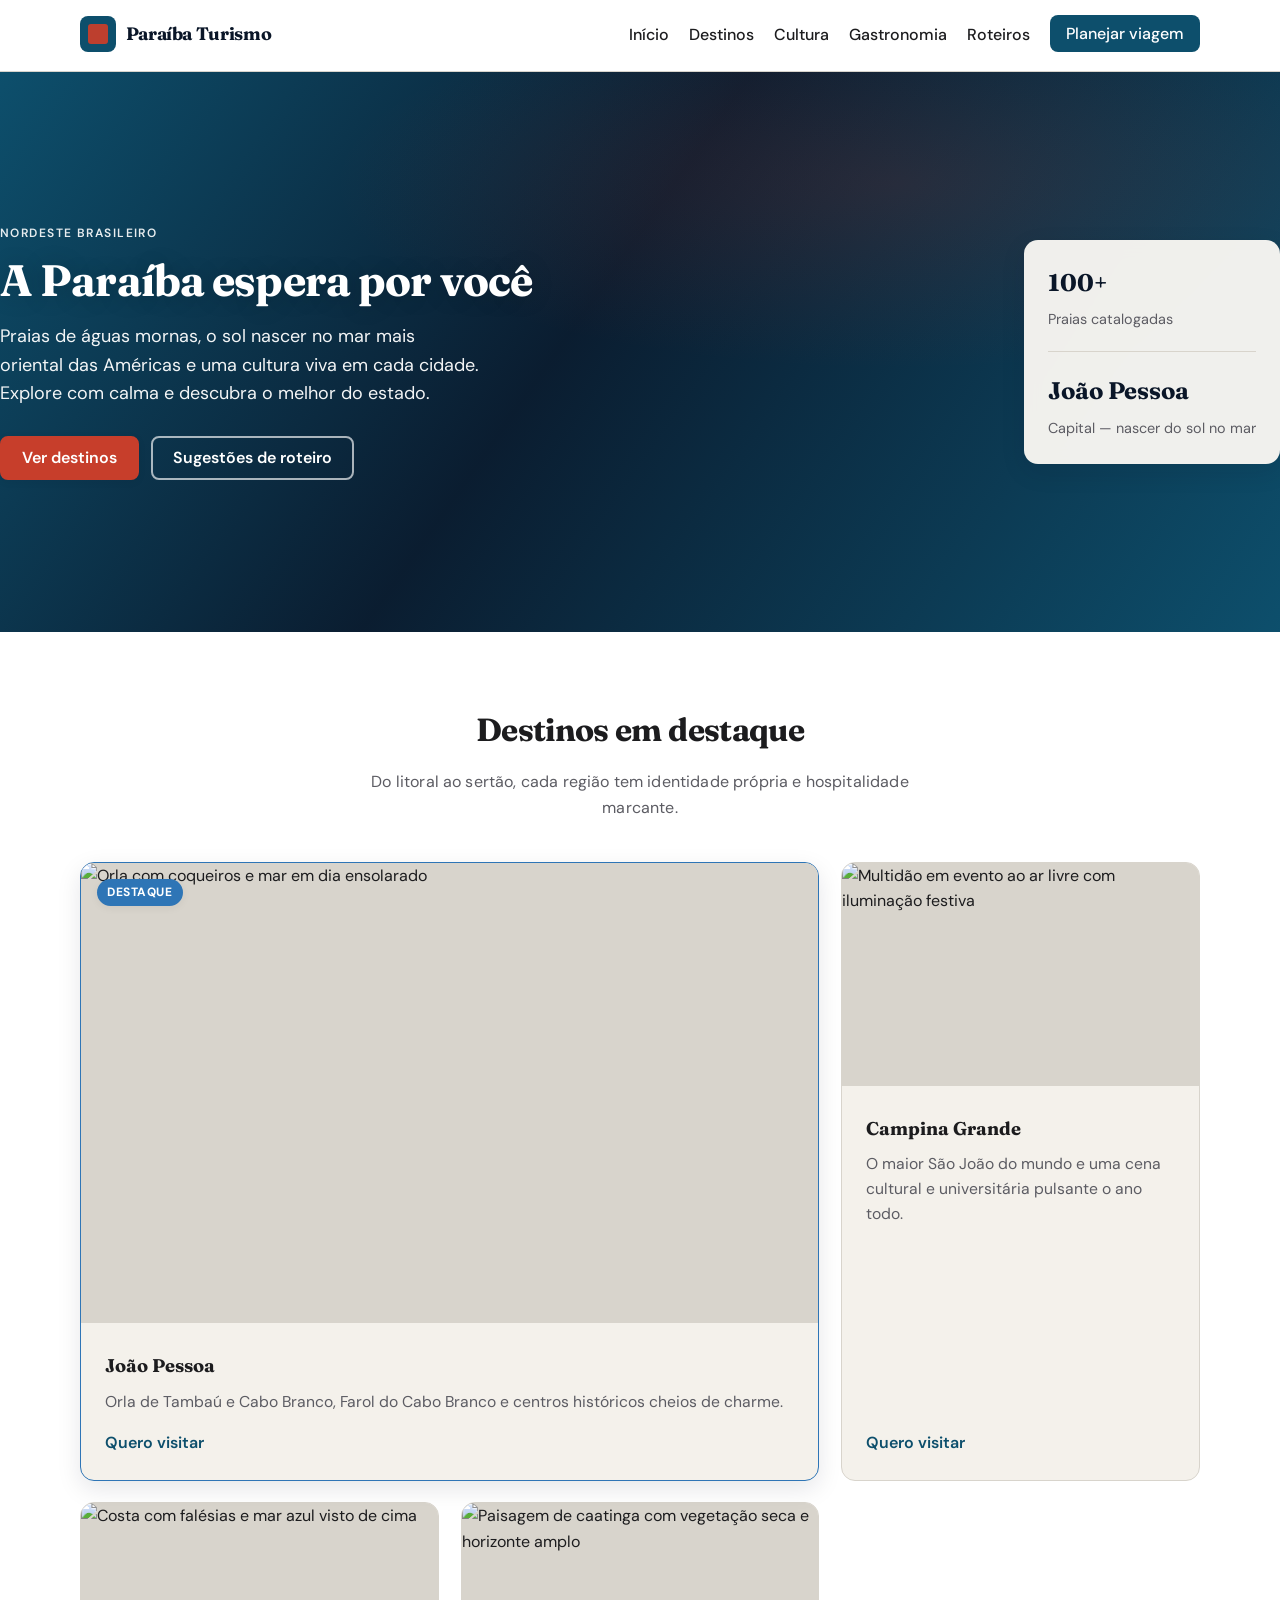
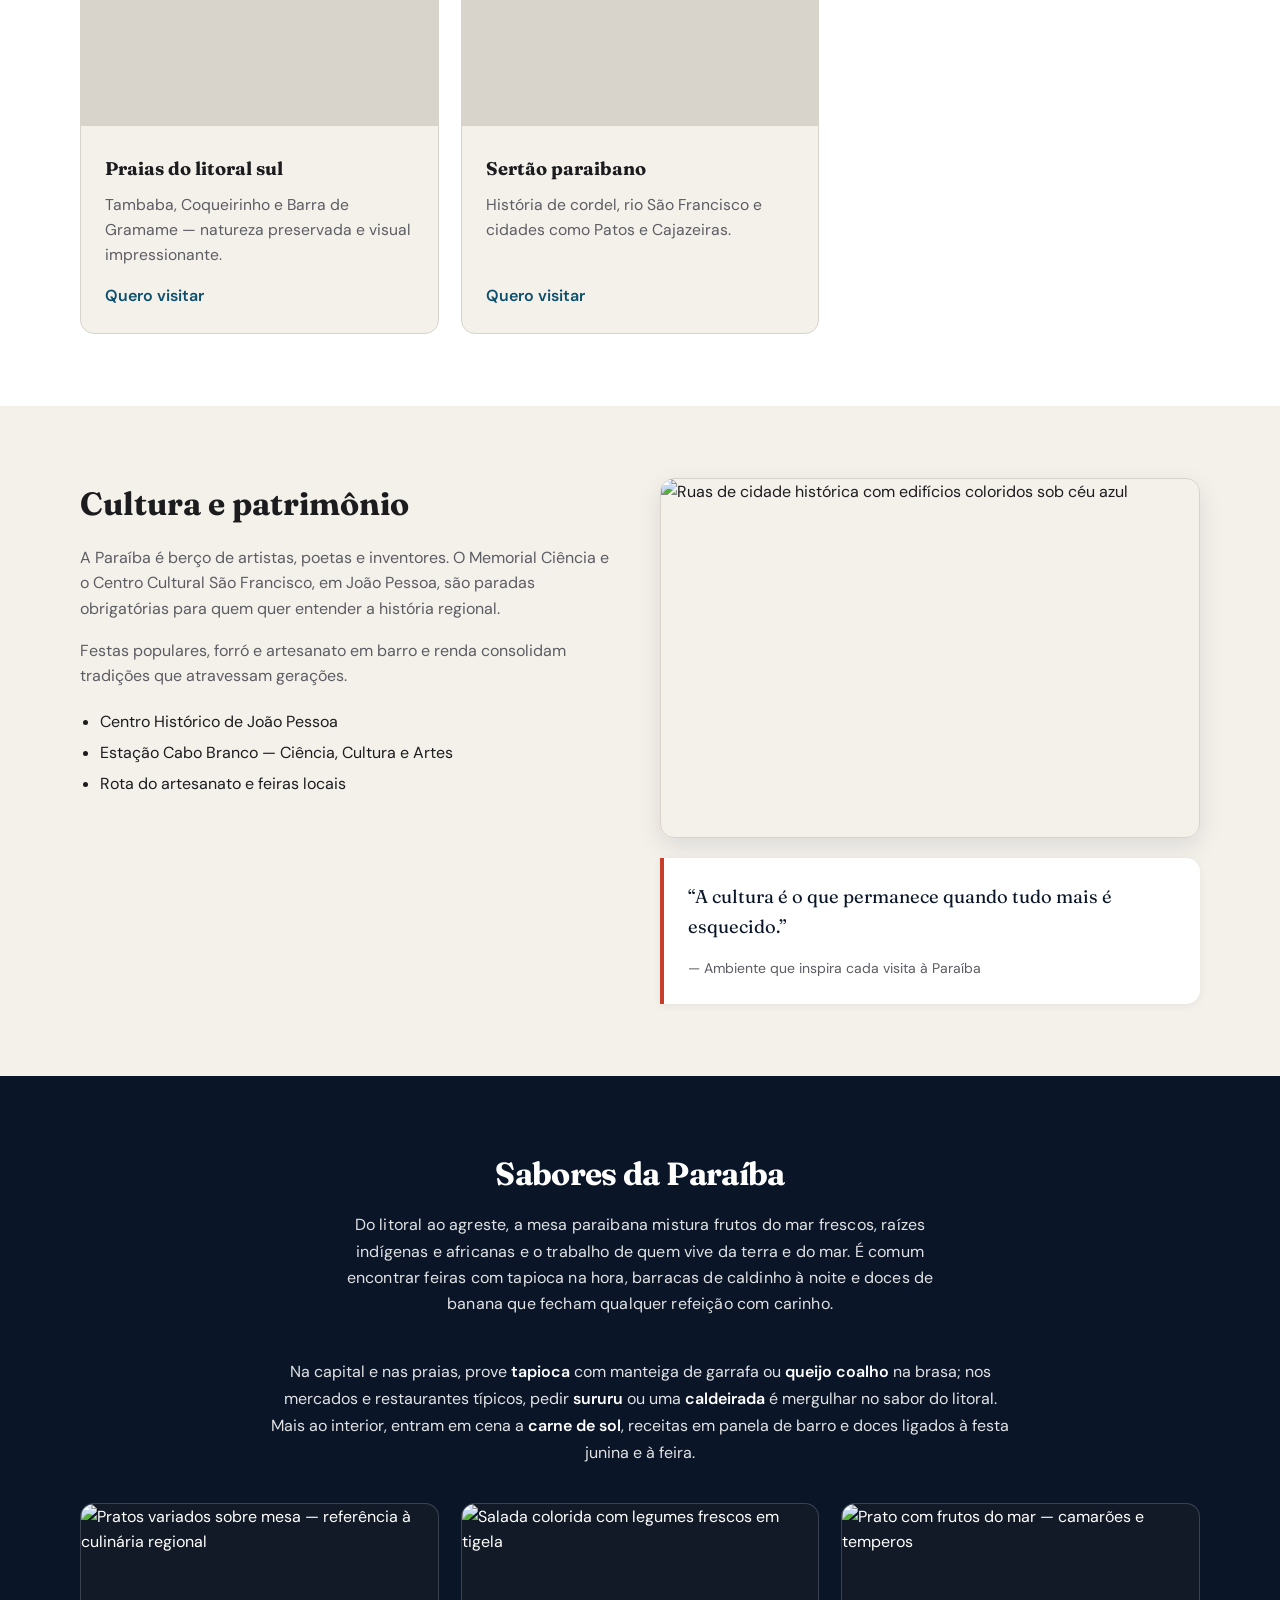
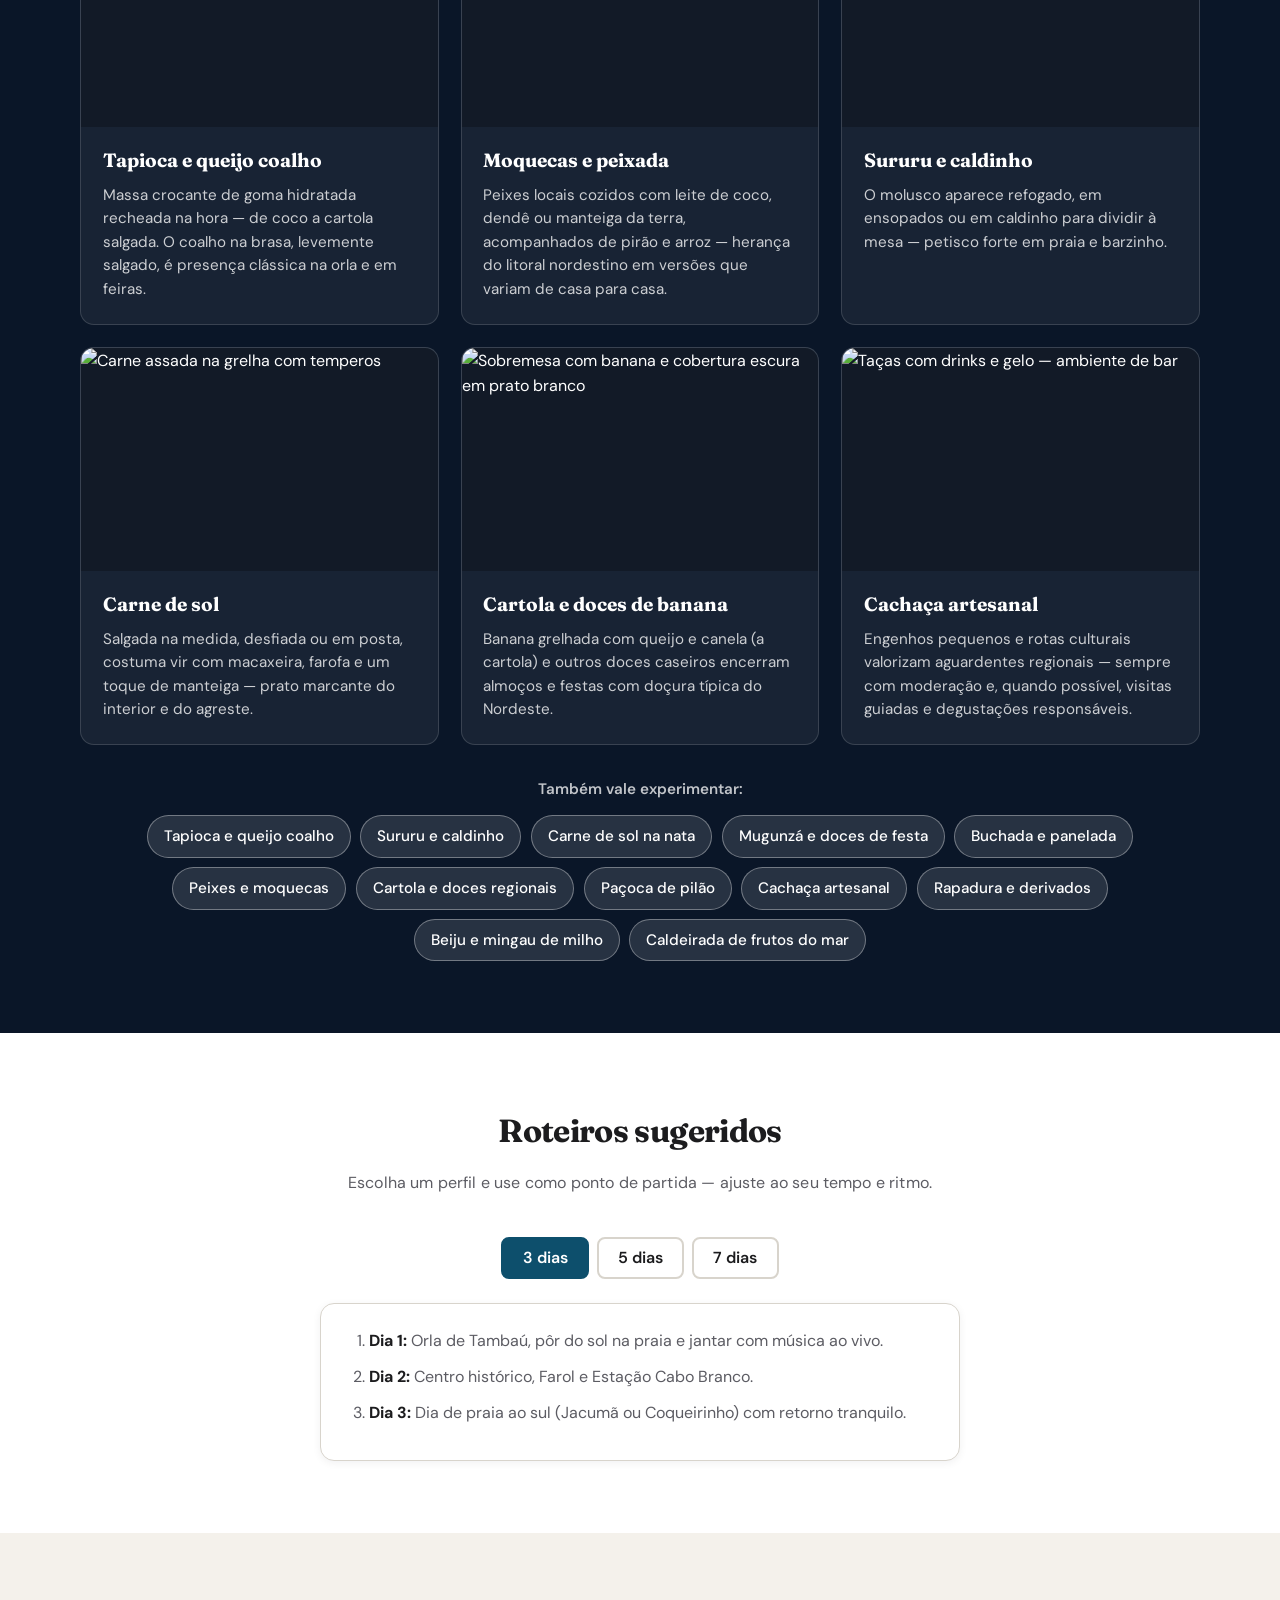
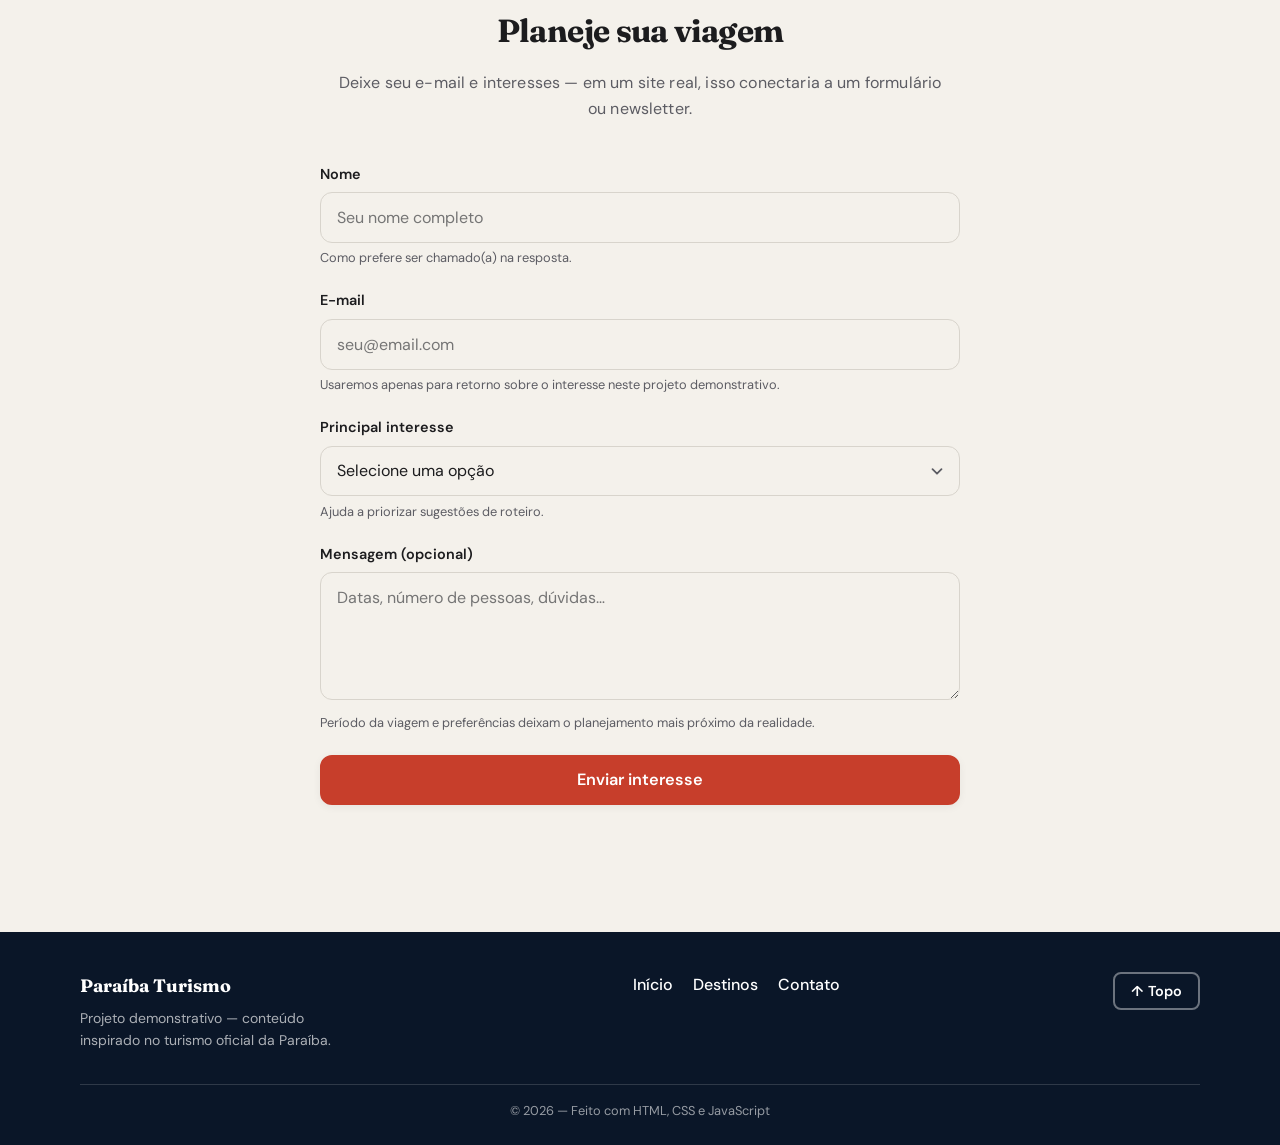
==== commit 03d6dd6d: "Aula 09: layout responsivo, refinamento CSS (ITCSS), tokens e verificação WCAG Co-authored-by: Curso" ====
--- a/index.html
+++ b/index.html
@@ -3,104 +3,343 @@
 <head>
   <meta charset="UTF-8">
   <meta name="viewport" content="width=device-width, initial-scale=1.0">
-  <meta name="description" content="Projeto da Aula 09 — Engenharia de Interface (HTML5/CSS3).">
-  <title>Disciplinas do Semestre</title>
+  <meta name="description" content="Descubra a Paraíba: praias, cultura, história e experiências únicas no Nordeste brasileiro.">
+  <title>Paraíba Turismo — Descubra o Nordeste</title>
   <link rel="preconnect" href="https://fonts.googleapis.com">
   <link rel="preconnect" href="https://fonts.gstatic.com" crossorigin>
-  <link href="https://fonts.googleapis.com/css2?family=Inter:wght@400;500;700&family=Poppins:wght@700&display=swap" rel="stylesheet">
-  <!-- ITCSS (Aula 09): settings -> generic -> elements -> objects -> components -> utilities -->
+  <link href="https://fonts.googleapis.com/css2?family=DM+Sans:wght@400;500;600;700&family=Fraunces:opsz,wght@9..144,600;9..144,700&display=swap" rel="stylesheet">
+  <!-- ITCSS: settings -> generic -> elements -> objects -> components -> utilities -->
   <link rel="stylesheet" href="css/variables.css">
   <link rel="stylesheet" href="css/reset.css">
   <link rel="stylesheet" href="css/base.css">
   <link rel="stylesheet" href="css/layout.css">
+  <link rel="stylesheet" href="css/components/nav.css">
   <link rel="stylesheet" href="css/components/navbar.css">
+  <link rel="stylesheet" href="css/components/hero.css">
+  <link rel="stylesheet" href="css/components/card.css">
+  <link rel="stylesheet" href="css/components/gastro.css">
+  <link rel="stylesheet" href="css/components/tabs.css">
+  <link rel="stylesheet" href="css/components/form.css">
   <link rel="stylesheet" href="css/components/btn.css">
-  <link rel="stylesheet" href="css/components/card.css">
   <link rel="stylesheet" href="css/components/footer.css">
   <link rel="stylesheet" href="css/utilities.css">
 </head>
 <body>
-  <header class="header" id="topo">
-    <div class="container navbar">
-      <a class="navbar__brand" href="#topo">Engenharia de Interface</a>
-
-      <button type="button" class="navbar__toggle" id="navToggle" aria-expanded="false" aria-controls="menu-principal" aria-label="Abrir menu">
-        <span class="navbar__toggle-bar"></span>
-        <span class="navbar__toggle-bar"></span>
-        <span class="navbar__toggle-bar"></span>
+  <a class="skip-link" href="#conteudo-principal">Ir para o conteúdo</a>
+
+  <header class="site-header" id="topo" tabindex="-1">
+    <div class="container header-inner">
+      <a class="logo" href="#topo" aria-label="Paraíba Turismo — início">
+        <span class="logo-mark" aria-hidden="true"></span>
+        <span class="logo-text">Paraíba Turismo</span>
+      </a>
+
+      <button type="button" class="nav-toggle" id="navToggle" aria-expanded="false" aria-controls="menu-principal" aria-label="Abrir menu">
+        <span class="nav-toggle-bar"></span>
+        <span class="nav-toggle-bar"></span>
+        <span class="nav-toggle-bar"></span>
       </button>
 
-      <nav class="navbar__menu" id="menu-principal" aria-label="Principal">
-        <ul class="navbar__list">
-          <li class="navbar__item"><a class="navbar__link" href="#disciplinas">Disciplinas</a></li>
-          <li class="navbar__item"><a class="navbar__link" href="#footer">Contato</a></li>
-          <li class="navbar__item"><a class="navbar__link btn btn--primary" href="#disciplinas">Ver cards</a></li>
+      <nav class="site-nav" id="menu-principal" aria-label="Principal">
+        <ul class="nav-list">
+          <li><a href="#inicio">Início</a></li>
+          <li><a href="#destinos">Destinos</a></li>
+          <li><a href="#cultura">Cultura</a></li>
+          <li><a href="#gastronomia">Gastronomia</a></li>
+          <li><a href="#roteiros">Roteiros</a></li>
+          <li><a href="#contato" class="nav-cta">Planejar viagem</a></li>
         </ul>
       </nav>
     </div>
   </header>
 
-  <main class="main" id="conteudo-principal">
-    <section class="section" id="disciplinas" aria-labelledby="disciplinas-title">
+  <main id="conteudo-principal">
+    <section class="hero hero--media" id="inicio" aria-labelledby="hero-title">
+      <div class="hero-overlay" aria-hidden="true"></div>
+      <div class="container hero-grid">
+        <div class="hero-copy">
+          <p class="eyebrow">Nordeste brasileiro</p>
+          <h1 id="hero-title">A Paraíba espera por você</h1>
+          <p class="lead">
+            Praias de águas mornas, o sol nascer no mar mais oriental das Américas e uma cultura viva em cada cidade. Explore com calma e descubra o melhor do estado.
+          </p>
+          <div class="hero-actions">
+            <a href="#destinos" class="btn btn-primary">Ver destinos</a>
+            <a href="#roteiros" class="btn btn-secondary">Sugestões de roteiro</a>
+          </div>
+        </div>
+        <div class="hero-panel" role="presentation">
+          <div class="hero-stat">
+            <strong id="stat-praias">100+</strong>
+            <span>Praias catalogadas</span>
+          </div>
+          <div class="hero-stat">
+            <strong id="stat-capital">João Pessoa</strong>
+            <span>Capital — nascer do sol no mar</span>
+          </div>
+        </div>
+      </div>
+    </section>
+
+    <section class="section section-alt" id="destinos" aria-labelledby="destinos-title">
       <div class="container">
-        <h2 class="section__title" id="disciplinas-title">Disciplinas do Semestre</h2>
+        <header class="section-head">
+          <h2 id="destinos-title">Destinos em destaque</h2>
+          <p>Do litoral ao sertão, cada região tem identidade própria e hospitalidade marcante.</p>
+        </header>
+
         <div class="cards-grid" role="list">
-          <article class="card card--featured" role="listitem">
-            <div class="card__body">
-              <h3 class="card__title">Engenharia de Interface</h3>
-              <p class="card__text">HTML5 semântico, CSS3 moderno, ITCSS e BEM com componentes reutilizáveis.</p>
-              <a class="btn btn--outline" href="#footer">Ver detalhes</a>
-            </div>
-          </article>
-          <article class="card" role="listitem">
-            <div class="card__body">
-              <h3 class="card__title">Programação Web</h3>
-              <p class="card__text">Fundamentos de front-end e integração com JavaScript para páginas interativas.</p>
-              <a class="btn btn--ghost" href="#footer">Ementa</a>
-            </div>
-          </article>
-          <article class="card" role="listitem">
-            <div class="card__body">
-              <h3 class="card__title">Banco de Dados</h3>
-              <p class="card__text">Modelagem, consultas e integração com aplicações web.</p>
-              <a class="btn btn--ghost" href="#footer">Ementa</a>
-            </div>
-          </article>
-          <article class="card" role="listitem">
-            <div class="card__body">
-              <h3 class="card__title">Engenharia de Software</h3>
-              <p class="card__text">Requisitos, versionamento e práticas para evolução sustentável do projeto.</p>
-              <a class="btn btn--ghost" href="#footer">Ementa</a>
-            </div>
-          </article>
-        </div>
+          <article class="card card--media card--featured" role="listitem">
+            <div class="card-media">
+              <img src="https://images.unsplash.com/photo-1519046904884-53103b34b206?w=800&q=80" alt="Orla com coqueiros e mar em dia ensolarado" width="800" height="450" loading="lazy">
+            </div>
+            <div class="card-body">
+              <h3>João Pessoa</h3>
+              <p>Orla de Tambaú e Cabo Branco, Farol do Cabo Branco e centros históricos cheios de charme.</p>
+              <a href="#contato" class="card-link">Quero visitar</a>
+            </div>
+          </article>
+          <article class="card card--media" role="listitem">
+            <div class="card-media">
+              <img src="https://images.unsplash.com/photo-1533174072545-7a4b6ad7a6c3?w=800&q=80" alt="Multidão em evento ao ar livre com iluminação festiva" width="800" height="450" loading="lazy">
+            </div>
+            <div class="card-body">
+              <h3>Campina Grande</h3>
+              <p>O maior São João do mundo e uma cena cultural e universitária pulsante o ano todo.</p>
+              <a href="#contato" class="card-link">Quero visitar</a>
+            </div>
+          </article>
+          <article class="card card--media" role="listitem">
+            <div class="card-media">
+              <img src="https://images.unsplash.com/photo-1506905925346-21bda4d32df4?w=800&q=80" alt="Costa com falésias e mar azul visto de cima" width="800" height="450" loading="lazy">
+            </div>
+            <div class="card-body">
+              <h3>Praias do litoral sul</h3>
+              <p>Tambaba, Coqueirinho e Barra de Gramame — natureza preservada e visual impressionante.</p>
+              <a href="#contato" class="card-link">Quero visitar</a>
+            </div>
+          </article>
+          <article class="card card--media" role="listitem">
+            <div class="card-media">
+              <img src="https://images.unsplash.com/photo-1500382017468-9049fed747ef?w=800&q=80" alt="Paisagem de caatinga com vegetação seca e horizonte amplo" width="800" height="450" loading="lazy">
+            </div>
+            <div class="card-body">
+              <h3>Sertão paraibano</h3>
+              <p>História de cordel, rio São Francisco e cidades como Patos e Cajazeiras.</p>
+              <a href="#contato" class="card-link">Quero visitar</a>
+            </div>
+          </article>
+        </div>
+      </div>
+    </section>
+
+    <section class="section" id="cultura" aria-labelledby="cultura-title">
+      <div class="container split split--culture">
+        <div class="split-text">
+          <h2 id="cultura-title">Cultura e patrimônio</h2>
+          <p>
+            A Paraíba é berço de artistas, poetas e inventores. O Memorial Ciência e o Centro Cultural São Francisco, em João Pessoa, são paradas obrigatórias para quem quer entender a história regional.
+          </p>
+          <p>
+            Festas populares, forró e artesanato em barro e renda consolidam tradições que atravessam gerações.
+          </p>
+          <ul class="check-list">
+            <li>Centro Histórico de João Pessoa</li>
+            <li>Estação Cabo Branco — Ciência, Cultura e Artes</li>
+            <li>Rota do artesanato e feiras locais</li>
+          </ul>
+        </div>
+        <div class="split-visual">
+          <figure class="culture-figure">
+            <img src="https://images.unsplash.com/photo-1467269204594-9661b134dd2b?w=900&q=80" alt="Ruas de cidade histórica com edifícios coloridos sob céu azul" width="900" height="600" loading="lazy">
+          </figure>
+          <aside class="split-aside" aria-label="Destaque cultural">
+            <blockquote class="quote-block">
+              <p>“A cultura é o que permanece quando tudo mais é esquecido.”</p>
+              <footer>— Ambiente que inspira cada visita à Paraíba</footer>
+            </blockquote>
+          </aside>
+        </div>
+      </div>
+    </section>
+
+    <section class="section section-accent" id="gastronomia" aria-labelledby="gastro-title">
+      <div class="container">
+        <header class="section-head section-head-light">
+          <h2 id="gastro-title">Sabores da Paraíba</h2>
+          <p class="gastro-lead">
+            Do litoral ao agreste, a mesa paraibana mistura frutos do mar frescos, raízes indígenas e africanas e o trabalho de quem vive da terra e do mar. É comum encontrar feiras com tapioca na hora, barracas de caldinho à noite e doces de banana que fecham qualquer refeição com carinho.
+          </p>
+        </header>
+
+        <div class="gastro-intro">
+          <p>
+            Na capital e nas praias, prove <strong>tapioca</strong> com manteiga de garrafa ou <strong>queijo coalho</strong> na brasa; nos mercados e restaurantes típicos, pedir <strong>sururu</strong> ou uma <strong>caldeirada</strong> é mergulhar no sabor do litoral. Mais ao interior, entram em cena a <strong>carne de sol</strong>, receitas em panela de barro e doces ligados à festa junina e à feira.
+          </p>
+        </div>
+
+        <div class="gastro-grid" role="list">
+          <article class="gastro-card" role="listitem">
+            <div class="gastro-card-media">
+              <img src="https://images.unsplash.com/photo-1565299624946-b28f40a0ae38?w=640&q=80" alt="Pratos variados sobre mesa — referência à culinária regional" width="640" height="400" loading="lazy">
+            </div>
+            <div class="gastro-card-body">
+              <h3>Tapioca e queijo coalho</h3>
+              <p>Massa crocante de goma hidratada recheada na hora — de coco a cartola salgada. O coalho na brasa, levemente salgado, é presença clássica na orla e em feiras.</p>
+            </div>
+          </article>
+          <article class="gastro-card" role="listitem">
+            <div class="gastro-card-media">
+              <img src="https://images.unsplash.com/photo-1546069901-ba9599a7e63c?w=640&q=80" alt="Salada colorida com legumes frescos em tigela" width="640" height="400" loading="lazy">
+            </div>
+            <div class="gastro-card-body">
+              <h3>Moquecas e peixada</h3>
+              <p>Peixes locais cozidos com leite de coco, dendê ou manteiga da terra, acompanhados de pirão e arroz — herança do litoral nordestino em versões que variam de casa para casa.</p>
+            </div>
+          </article>
+          <article class="gastro-card" role="listitem">
+            <div class="gastro-card-media">
+              <img src="https://images.unsplash.com/photo-1559339352-11d035aa65de?w=640&q=80" alt="Prato com frutos do mar — camarões e temperos" width="640" height="400" loading="lazy">
+            </div>
+            <div class="gastro-card-body">
+              <h3>Sururu e caldinho</h3>
+              <p>O molusco aparece refogado, em ensopados ou em caldinho para dividir à mesa — petisco forte em praia e barzinho.</p>
+            </div>
+          </article>
+          <article class="gastro-card" role="listitem">
+            <div class="gastro-card-media">
+              <img src="https://images.unsplash.com/photo-1544025162-d76694265947?w=640&q=80" alt="Carne assada na grelha com temperos" width="640" height="400" loading="lazy">
+            </div>
+            <div class="gastro-card-body">
+              <h3>Carne de sol</h3>
+              <p>Salgada na medida, desfiada ou em posta, costuma vir com macaxeira, farofa e um toque de manteiga — prato marcante do interior e do agreste.</p>
+            </div>
+          </article>
+          <article class="gastro-card" role="listitem">
+            <div class="gastro-card-media">
+              <img src="https://images.unsplash.com/photo-1563805042-7684c019e650?w=640&q=80" alt="Sobremesa com banana e cobertura escura em prato branco" width="640" height="400" loading="lazy">
+            </div>
+            <div class="gastro-card-body">
+              <h3>Cartola e doces de banana</h3>
+              <p>Banana grelhada com queijo e canela (a cartola) e outros doces caseiros encerram almoços e festas com doçura típica do Nordeste.</p>
+            </div>
+          </article>
+          <article class="gastro-card" role="listitem">
+            <div class="gastro-card-media">
+              <img src="https://images.unsplash.com/photo-1514362548677-3f69c27e5036?w=640&q=80" alt="Taças com drinks e gelo — ambiente de bar" width="640" height="400" loading="lazy">
+            </div>
+            <div class="gastro-card-body">
+              <h3>Cachaça artesanal</h3>
+              <p>Engenhos pequenos e rotas culturais valorizam aguardentes regionais — sempre com moderação e, quando possível, visitas guiadas e degustações responsáveis.</p>
+            </div>
+          </article>
+        </div>
+
+        <p class="gastro-tags-label" id="gastro-tags-label">Também vale experimentar:</p>
+        <div class="tags-grid" id="tagsGastro" role="list" aria-labelledby="gastro-tags-label"></div>
+      </div>
+    </section>
+
+    <section class="section section-alt" id="roteiros" aria-labelledby="roteiros-title">
+      <div class="container">
+        <header class="section-head">
+          <h2 id="roteiros-title">Roteiros sugeridos</h2>
+          <p>Escolha um perfil e use como ponto de partida — ajuste ao seu tempo e ritmo.</p>
+        </header>
+        <div class="tabs" data-tabs>
+          <div class="tabs-list" role="tablist" aria-label="Tipos de roteiro">
+            <button type="button" class="tab-btn is-active" role="tab" aria-selected="true" aria-controls="panel-3d" id="tab-3d" tabindex="0">3 dias</button>
+            <button type="button" class="tab-btn" role="tab" aria-selected="false" aria-controls="panel-5d" id="tab-5d" tabindex="-1">5 dias</button>
+            <button type="button" class="tab-btn" role="tab" aria-selected="false" aria-controls="panel-7d" id="tab-7d" tabindex="-1">7 dias</button>
+          </div>
+          <div class="tab-panels">
+            <div class="tab-panel is-active" role="tabpanel" id="panel-3d" aria-labelledby="tab-3d">
+              <ol class="roteiro-list">
+                <li><strong>Dia 1:</strong> Orla de Tambaú, pôr do sol na praia e jantar com música ao vivo.</li>
+                <li><strong>Dia 2:</strong> Centro histórico, Farol e Estação Cabo Branco.</li>
+                <li><strong>Dia 3:</strong> Dia de praia ao sul (Jacumã ou Coqueirinho) com retorno tranquilo.</li>
+              </ol>
+            </div>
+            <div class="tab-panel" role="tabpanel" id="panel-5d" hidden aria-labelledby="tab-5d">
+              <ol class="roteiro-list">
+                <li><strong>Dias 1–2:</strong> João Pessoa completa — praias urbanas e cultura.</li>
+                <li><strong>Dia 3:</strong> Excursão ao litoral sul ou norte conforme temporada.</li>
+                <li><strong>Dia 4:</strong> Campina Grande — museus, gastronomia e vida noturna.</li>
+                <li><strong>Dia 5:</strong> Compras de artesanato e despedida na orla.</li>
+              </ol>
+            </div>
+            <div class="tab-panel" role="tabpanel" id="panel-7d" hidden aria-labelledby="tab-7d">
+              <ol class="roteiro-list">
+                <li><strong>Dias 1–3:</strong> Capital e arredores com visitas culturais espaçadas.</li>
+                <li><strong>Dias 4–5:</strong> Interior ou litoral mais distante com pernoite.</li>
+                <li><strong>Dias 6–7:</strong> Retorno à capital, relax na praia e últimas experiências gastronômicas.</li>
+              </ol>
+            </div>
+          </div>
+        </div>
+      </div>
+    </section>
+
+    <section class="section" id="contato" aria-labelledby="contato-title">
+      <div class="container narrow">
+        <header class="section-head">
+          <h2 id="contato-title">Planeje sua viagem</h2>
+          <p>Deixe seu e-mail e interesses — em um site real, isso conectaria a um formulário ou newsletter.</p>
+        </header>
+        <form class="contact-form" id="formContato" novalidate>
+          <div class="field">
+            <label for="nome">Nome</label>
+            <input type="text" id="nome" name="nome" autocomplete="name" required placeholder="Seu nome completo" aria-describedby="hint-nome">
+            <span class="field-hint" id="hint-nome">Como prefere ser chamado(a) na resposta.</span>
+          </div>
+          <div class="field">
+            <label for="email">E-mail</label>
+            <input type="email" id="email" name="email" autocomplete="email" required placeholder="seu@email.com" aria-describedby="hint-email">
+            <span class="field-hint" id="hint-email">Usaremos apenas para retorno sobre o interesse neste projeto demonstrativo.</span>
+          </div>
+          <div class="field">
+            <label for="interesse">Principal interesse</label>
+            <select id="interesse" name="interesse" required aria-describedby="hint-interesse">
+              <option value="">Selecione uma opção</option>
+              <option value="praias">Praias</option>
+              <option value="cultura">Cultura e história</option>
+              <option value="gastronomia">Gastronomia</option>
+              <option value="sertao">Sertão / interior</option>
+            </select>
+            <span class="field-hint" id="hint-interesse">Ajuda a priorizar sugestões de roteiro.</span>
+          </div>
+          <div class="field">
+            <label for="mensagem">Mensagem (opcional)</label>
+            <textarea id="mensagem" name="mensagem" rows="4" placeholder="Datas, número de pessoas, dúvidas…" aria-describedby="hint-msg"></textarea>
+            <span class="field-hint" id="hint-msg">Período da viagem e preferências deixam o planejamento mais próximo da realidade.</span>
+          </div>
+          <button type="submit" class="btn btn-primary btn-block">Enviar interesse</button>
+          <p class="form-feedback" id="formFeedback" role="status" aria-live="polite"></p>
+        </form>
       </div>
     </section>
   </main>
 
-  <footer class="footer" id="footer">
-    <div class="container footer__grid">
-      <div class="footer__col">
-        <p class="footer__brand">Projeto Aula 09</p>
-        <p class="footer__text">Navbar responsiva, cards com variantes e footer em grid (ITCSS + BEM).</p>
-      </div>
-      <div class="footer__col">
-        <p class="footer__title">Links</p>
-        <ul class="footer__links">
-          <li><a href="#topo">Topo</a></li>
-          <li><a href="#disciplinas">Disciplinas</a></li>
+  <footer class="site-footer">
+    <div class="container footer-grid">
+      <div>
+        <p class="footer-brand">Paraíba Turismo</p>
+        <p class="footer-note">Projeto demonstrativo — conteúdo inspirado no turismo oficial da Paraíba.</p>
+      </div>
+      <nav aria-label="Rodapé">
+        <ul class="footer-links">
+          <li><a href="#inicio">Início</a></li>
+          <li><a href="#destinos">Destinos</a></li>
+          <li><a href="#contato">Contato</a></li>
         </ul>
-      </div>
-      <div class="footer__col">
-        <p class="footer__title">Contato</p>
-        <p class="footer__text">E-mail: aluno@exemplo.com</p>
-      </div>
+      </nav>
+      <button type="button" class="btn-back-top" id="btnTopo" aria-label="Voltar ao topo">↑ Topo</button>
     </div>
-    <div class="container footer__bottom">
+    <div class="container footer-bottom">
       <p>© <span id="anoAtual"></span> — Feito com HTML, CSS e JavaScript</p>
     </div>
   </footer>
 
-  <script src="js/main.js"></script>
+  <script src="js/main.js" defer></script>
 </body>
-</html>
+</html>
--- a/css/variables.css
+++ b/css/variables.css
@@ -1,61 +1,48 @@
 :root {
-  /* Cores base */
-  --color-white: #ffffff;
-  --color-black: #000000;
+  /* Breakpoints como referência (não funcionam dentro de @media) */
+  /* --bp-sm: 480px; --bp-md: 768px; --bp-lg: 1024px; --bp-xl: 1280px; */
 
-  --color-gray-50: #f9fafb;
-  --color-gray-100: #f3f4f6;
-  --color-gray-200: #e5e7eb;
-  --color-gray-300: #d1d5db;
-  --color-gray-500: #6b7280;
-  --color-gray-700: #374151;
-  --color-gray-900: #111827;
+  /* Paleta e identidade */
+  --color-primary-500: #2E75B6; /* checkpoint do material / Aula 09 */
+  --color-bg: #f4f1eb;
+  --color-surface: #ffffff;
+  --color-text: #1c1c1e;
+  --color-muted: #5c5c63;
+  --color-primary: #0d4f6c;
+  --color-primary-hover: #0a3d54;
+  --color-accent: #c73e2b;
+  --color-accent-hover: #a83222;
+  --color-ink: #0a1628;
+  --color-border: #d8d4cc;
+  --color-hero-side: #e8e4dc;
 
-  /* Checkpoint do material (obrigatório) */
-  --color-primary-500: #2E75B6;
-  --color-primary-600: #25629a;
+  --font-sans: "DM Sans", system-ui, sans-serif;
+  --font-display: "Fraunces", Georgia, serif;
 
-  /* Tema do site (mapeamento) */
-  --color-bg: var(--color-gray-50);
-  --color-surface: var(--color-white);
-  --color-text: var(--color-gray-900);
-  --color-muted: var(--color-gray-500);
-  --color-border: var(--color-gray-200);
-  --color-footer-bg: var(--color-gray-900); /* #111827 */
+  --shadow-sm: 0 2px 8px rgba(10, 22, 40, 0.06);
+  --shadow-md: 0 8px 24px rgba(10, 22, 40, 0.1);
+  --radius: 10px;
+  --radius-lg: 14px;
+  --radius-input: 12px;
+  --header-h: 72px;
 
-  /* Tipografia (setup da Aula 09) */
-  --font-family-sans: "Inter", system-ui, -apple-system, "Segoe UI", Roboto,
-    Arial, sans-serif;
-  --font-family-display: "Poppins", "Inter", system-ui, sans-serif;
+  --gradient-hero: linear-gradient(
+    125deg,
+    rgba(13, 79, 108, 0.93) 0%,
+    rgba(10, 22, 40, 0.88) 45%,
+    rgba(13, 79, 108, 0.82) 100%
+  );
+  --hero-image: url("https://images.unsplash.com/photo-1559827260-dc66d52bef19?w=1920&q=80");
 
-  /* Escala tipográfica */
-  --fs-200: 0.875rem;
-  --fs-300: 1rem;
-  --fs-400: 1.125rem;
-  --fs-700: 1.75rem;
+  /* Tokens de espaçamento */
+  --space-xs: 0.5rem;
+  --space-sm: 1rem;
+  --space-md: 1.5rem;
+  --space-lg: 2rem;
+  --space-xl: 3rem;
 
-  --lh-base: 1.6;
-
-  /* Espaçamento */
-  --space-1: 0.25rem;
-  --space-2: 0.5rem;
-  --space-3: 0.75rem;
-  --space-4: 1rem;
-  --space-5: 1.25rem;
-  --space-6: 1.5rem;
-  --space-8: 2rem;
-  --space-10: 2.5rem;
-  --space-12: 3rem;
-
-  /* Aliases (compatibilidade com variações usadas nos componentes) */
-  --space-sm: var(--space-3);
-  --space-md: var(--space-6);
-
-  /* Bordas e sombras */
-  --radius-sm: 0.5rem;
-  --radius-md: 0.75rem;
-  --radius-lg: 1rem;
-
-  --shadow-sm: 0 2px 10px rgba(17, 24, 39, 0.08);
-  --shadow-md: 0 10px 30px rgba(17, 24, 39, 0.12);
-}
+  /* Tipografia fluida */
+  --fs-base: clamp(0.875rem, 2vw, 1rem);
+  --fs-h1: clamp(1.75rem, 4vw, 2.5rem);
+  --fs-h2: clamp(1.25rem, 3vw, 1.875rem);
+}
--- a/css/base.css
+++ b/css/base.css
@@ -1,22 +1,18 @@
 body {
   margin: 0;
-  font-family: var(--font-family-sans);
-  font-size: var(--fs-300);
-  line-height: var(--lh-base);
+  font-family: var(--font-sans);
+  font-size: var(--fs-base);
+  line-height: 1.6;
   color: var(--color-text);
   background-color: var(--color-bg);
 }
 
 h1 {
-  font-size: var(--fs-700);
-  font-family: var(--font-family-display);
-  letter-spacing: -0.02em;
+  font-size: var(--fs-h1);
 }
 
 h2 {
-  font-size: var(--fs-700);
-  font-family: var(--font-family-display);
-  letter-spacing: -0.02em;
+  font-size: var(--fs-h2);
 }
 
 /* Inputs responsivos */
@@ -26,3 +22,20 @@
   width: 100%;
   box-sizing: border-box;
 }
+
+.skip-link {
+  position: absolute;
+  left: -9999px;
+  top: 0;
+  z-index: 100;
+  padding: 0.75rem 1rem;
+  background: var(--color-primary);
+  color: #fff;
+  font-weight: 600;
+  text-decoration: none;
+}
+
+.skip-link:focus {
+  left: 0.5rem;
+  top: 0.5rem;
+}
--- a/css/layout.css
+++ b/css/layout.css
@@ -3,34 +3,155 @@
   margin-inline: auto;
 }
 
-.section {
-  padding: var(--space-12) 0;
+.container.narrow {
+  width: min(640px, 92vw);
 }
 
-.section__title {
-  margin: 0 0 var(--space-8);
+/* Sections */
+.section {
+  padding: clamp(3rem, 6vw, 4.5rem) 0;
+}
+
+.section-alt {
+  background: var(--color-surface);
+}
+
+.section-accent {
+  background: var(--color-ink);
+  color: #fff;
+}
+
+.section-head {
   text-align: center;
+  max-width: 56ch;
+  margin-inline: auto;
+  margin-bottom: 2.5rem;
+  letter-spacing: 0.01em;
+}
+
+.section-head h2 {
+  font-family: var(--font-display);
+  font-size: clamp(1.65rem, 3vw, 2rem);
+  margin: 0 0 0.85rem;
+  letter-spacing: -0.02em;
+}
+
+.section-head p {
+  margin: 0;
+  color: var(--color-muted);
+  line-height: 1.65;
+}
+
+.section-head-light p,
+.section-head-light .gastro-lead {
+  color: rgba(255, 255, 255, 0.88);
+}
+
+.section-accent .section-head h2 {
+  color: #fff;
 }
 
 /* Grids */
 .cards-grid {
   display: grid;
-  grid-template-columns: 1fr;
-  gap: var(--space-6);
+  grid-template-columns: 1fr; /* mobile-first: 1 coluna */
+  gap: 1.35rem;
 }
 
+/* Tablet ≈ 768px — 2 colunas */
 @media (min-width: 768px) {
   .cards-grid {
     grid-template-columns: repeat(2, 1fr);
   }
 }
 
+/* Desktop ≈ 1200px — 3 colunas, e o card em destaque ocupa 2 */
 @media (min-width: 1200px) {
   .cards-grid {
     grid-template-columns: repeat(3, 1fr);
   }
 
-  .card--featured {
+  .cards-grid .card--featured {
     grid-column: span 2;
   }
 }
+
+.split {
+  display: grid;
+  grid-template-columns: 1fr 1fr;
+  gap: 2.5rem;
+  align-items: start;
+}
+
+.split--culture {
+  align-items: stretch;
+}
+
+@media (max-width: 768px) {
+  .split {
+    grid-template-columns: 1fr;
+  }
+}
+
+.split-text h2 {
+  font-family: var(--font-display);
+  font-size: clamp(1.65rem, 3vw, 2rem);
+  margin: 0 0 1rem;
+}
+
+.split-text p {
+  color: var(--color-muted);
+  margin: 0 0 1rem;
+}
+
+.check-list {
+  margin: 1.25rem 0 0;
+  padding-left: 1.25rem;
+  color: var(--color-text);
+}
+
+.check-list li {
+  margin-bottom: 0.35rem;
+}
+
+.split-visual {
+  display: flex;
+  flex-direction: column;
+  gap: 1.25rem;
+}
+
+.culture-figure {
+  margin: 0;
+  border-radius: var(--radius-lg);
+  overflow: hidden;
+  box-shadow: var(--shadow-md);
+  border: 1px solid var(--color-border);
+}
+
+.culture-figure img {
+  width: 100%;
+  height: auto;
+  aspect-ratio: 3 / 2;
+  object-fit: cover;
+}
+
+.quote-block {
+  margin: 0;
+  padding: 1.5rem;
+  background: var(--color-surface);
+  border-left: 4px solid var(--color-accent);
+  border-radius: 0 var(--radius-lg) var(--radius-lg) 0;
+  box-shadow: var(--shadow-sm);
+}
+
+.quote-block p {
+  font-family: var(--font-display);
+  font-size: 1.15rem;
+  margin: 0 0 1rem;
+  color: var(--color-ink);
+}
+
+.quote-block footer {
+  font-size: 0.875rem;
+  color: var(--color-muted);
+}
--- a/css/components/nav.css
+++ b/css/components/nav.css
@@ -0,0 +1,154 @@
+.site-header {
+  position: sticky;
+  top: 0;
+  z-index: 50;
+  background: var(--color-surface);
+  border-bottom: 1px solid var(--color-border);
+  min-height: var(--header-h);
+}
+
+.header-inner {
+  display: flex;
+  align-items: center;
+  justify-content: space-between;
+  gap: 1rem;
+  padding-block: 1rem;
+}
+
+.logo {
+  display: inline-flex;
+  align-items: center;
+  gap: 0.6rem;
+  text-decoration: none;
+  color: var(--color-ink);
+  font-weight: 700;
+  font-size: 1.125rem;
+}
+
+.logo-mark {
+  width: 36px;
+  height: 36px;
+  background: var(--color-primary);
+  border-radius: 8px;
+  position: relative;
+}
+
+.logo-mark::after {
+  content: "";
+  position: absolute;
+  inset: 8px;
+  background: var(--color-accent);
+  border-radius: 3px;
+  opacity: 0.95;
+}
+
+.logo-text {
+  font-family: var(--font-display);
+  letter-spacing: -0.02em;
+}
+
+.nav-toggle {
+  display: none;
+  flex-direction: column;
+  justify-content: center;
+  gap: 6px;
+  width: 44px;
+  height: 44px;
+  padding: 0;
+  border: 2px solid var(--color-border);
+  border-radius: 8px;
+  background: var(--color-surface);
+  cursor: pointer;
+}
+
+.nav-toggle-bar {
+  display: block;
+  width: 20px;
+  height: 2px;
+  margin-inline: auto;
+  background: var(--color-ink);
+}
+
+.site-nav .nav-list {
+  display: flex;
+  flex-wrap: wrap;
+  align-items: center;
+  gap: 0.25rem 1.25rem;
+  list-style: none;
+  margin: 0;
+  padding: 0;
+}
+
+.site-nav a {
+  color: var(--color-text);
+  text-decoration: none;
+  font-weight: 500;
+  padding: 0.35rem 0;
+  border-bottom: 2px solid transparent;
+}
+
+.site-nav a:hover,
+.site-nav a:focus-visible {
+  color: var(--color-primary);
+  border-bottom-color: var(--color-primary);
+}
+
+.site-nav .nav-cta {
+  background: var(--color-primary);
+  color: #fff !important;
+  padding: 0.5rem 1rem !important;
+  border-radius: 8px;
+  border-bottom: none !important;
+}
+
+.site-nav .nav-cta:hover,
+.site-nav .nav-cta:focus-visible {
+  background: var(--color-primary-hover);
+  color: #fff !important;
+}
+
+@media (max-width: 860px) {
+  .nav-toggle {
+    display: flex;
+  }
+
+  .site-nav {
+    position: absolute;
+    left: 0;
+    right: 0;
+    top: 100%;
+    background: var(--color-surface);
+    border-bottom: 1px solid var(--color-border);
+    padding: 1rem;
+    box-shadow: var(--shadow-sm);
+    display: none;
+  }
+
+  .site-nav.is-open {
+    display: block;
+  }
+
+  .site-nav .nav-list {
+    flex-direction: column;
+    align-items: stretch;
+    gap: 0;
+  }
+
+  .site-nav li {
+    border-bottom: 1px solid var(--color-border);
+  }
+
+  .site-nav li:last-child {
+    border-bottom: none;
+    padding-top: 0.75rem;
+  }
+
+  .site-nav a {
+    display: block;
+    padding: 0.75rem 0;
+  }
+
+  .site-nav .nav-cta {
+    text-align: center;
+  }
+}
--- a/css/components/navbar.css
+++ b/css/components/navbar.css
@@ -1,132 +1,39 @@
-.header {
-  position: sticky;
-  top: 0;
-  z-index: 50;
-  background: var(--color-surface);
-  border-bottom: 1px solid var(--color-border);
-  transition: box-shadow 0.2s ease, padding 0.2s ease;
+/* Navbar — extensões da Aula 09 (Desafio Extra)
+   - Estado .header--scrolled aplicado via JS ao rolar > 80px
+   - Reduz o padding e aumenta a sombra para dar sensação de "fixar"
+   - Mantém compatibilidade com o .site-header já existente em nav.css
+*/
+
+.site-header {
+  transition: box-shadow 0.25s ease, padding 0.25s ease,
+    background-color 0.25s ease;
 }
 
-.header--scrolled {
-  box-shadow: var(--shadow-md);
+.site-header.header--scrolled {
+  box-shadow: 0 6px 18px rgba(10, 22, 40, 0.12);
+  background-color: rgba(255, 255, 255, 0.96);
+  backdrop-filter: saturate(140%) blur(6px);
+  -webkit-backdrop-filter: saturate(140%) blur(6px);
 }
 
-.navbar {
-  display: flex;
-  align-items: center;
-  justify-content: space-between;
-  gap: var(--space-md);
-  padding: var(--space-md) 0;
+.site-header.header--scrolled .header-inner {
+  padding-block: 0.5rem;
 }
 
-.header--scrolled .navbar {
-  padding: var(--space-sm) 0;
+.site-header.header--scrolled .logo {
+  font-size: 1rem;
 }
 
-.navbar__brand {
-  display: inline-flex;
-  align-items: center;
-  gap: 0.6rem;
-  text-decoration: none;
-  color: var(--color-text);
-  font-weight: 700;
-  font-family: var(--font-family-display);
+.site-header.header--scrolled .logo-mark {
+  width: 30px;
+  height: 30px;
 }
 
-.navbar__toggle {
-  display: none;
-  width: 44px;
-  height: 44px;
-  padding: 0;
-  border-radius: var(--radius-sm);
-  border: 1px solid var(--color-border);
-  background: var(--color-surface);
-  cursor: pointer;
-}
-
-.navbar__toggle-bar {
-  display: block;
-  width: 20px;
-  height: 2px;
-  margin: 0 auto;
-  background: var(--color-text);
-}
-
-.navbar__toggle-bar + .navbar__toggle-bar {
-  margin-top: 6px;
-}
-
-.navbar__menu {
-  display: flex;
-  align-items: center;
-  gap: var(--space-md);
-}
-
-.navbar__list {
-  display: flex;
-  align-items: center;
-  gap: var(--space-md);
-  list-style: none;
-  margin: 0;
-  padding: 0;
-}
-
-.navbar__link {
-  color: var(--color-text);
-  text-decoration: none;
-  font-weight: 500;
-  padding: 0.25rem 0;
-  border-bottom: 2px solid transparent;
-}
-
-.navbar__link:hover,
-.navbar__link:focus-visible {
-  border-bottom-color: var(--color-primary-500);
-  color: var(--color-primary-500);
-}
-
-@media (max-width: 768px) {
-  .navbar__toggle {
-    display: inline-flex;
-    align-items: center;
-    justify-content: center;
-  }
-
-  .navbar__menu {
-    position: absolute;
-    left: 0;
-    right: 0;
-    top: 100%;
-    display: none;
-    flex-direction: column;
-    align-items: stretch;
-    gap: var(--space-sm);
-    background: var(--color-surface);
-    border-bottom: 1px solid var(--color-border);
-    padding: var(--space-md);
-    box-shadow: var(--shadow-sm);
-  }
-
-  .navbar__menu.is-open {
-    display: flex;
-  }
-
-  .navbar__list {
-    flex-direction: column;
-    align-items: stretch;
-    gap: 0;
-  }
-
-  .navbar__item {
-    border-bottom: 1px solid var(--color-border);
-  }
-
-  .navbar__item:last-child {
-    border-bottom: 0;
-  }
-
-  .navbar__link {
-    display: block;
-    padding: 0.75rem 0;
+@media (prefers-reduced-motion: reduce) {
+  .site-header,
+  .site-header.header--scrolled .header-inner,
+  .site-header.header--scrolled .logo,
+  .site-header.header--scrolled .logo-mark {
+    transition: none;
   }
 }
--- a/css/components/hero.css
+++ b/css/components/hero.css
@@ -0,0 +1,113 @@
+.hero {
+  padding: clamp(2.5rem, 6vw, 4.5rem) 0;
+  background: var(--color-primary);
+  color: #fff;
+}
+
+.hero--media {
+  position: relative;
+  isolation: isolate;
+  min-height: min(72vh, 560px);
+  display: flex;
+  align-items: center;
+  background-color: var(--color-primary);
+  background-image: var(--gradient-hero), var(--hero-image);
+  background-size: cover;
+  background-position: center;
+}
+
+.hero-overlay {
+  position: absolute;
+  inset: 0;
+  z-index: 0;
+  pointer-events: none;
+  background: radial-gradient(
+    ellipse 80% 60% at 70% 20%,
+    rgba(199, 62, 43, 0.15),
+    transparent 55%
+  );
+}
+
+.hero--media .hero-grid {
+  position: relative;
+  z-index: 1;
+  width: 100%;
+}
+
+.hero-grid {
+  display: grid;
+  grid-template-columns: 1fr auto;
+  gap: 2.5rem;
+  align-items: center;
+}
+
+@media (max-width: 768px) {
+  .hero-grid {
+    grid-template-columns: 1fr;
+  }
+
+  .hero--media {
+    min-height: auto;
+    padding-block: clamp(3rem, 10vw, 5rem);
+  }
+}
+
+.eyebrow {
+  text-transform: uppercase;
+  letter-spacing: 0.12em;
+  font-size: 0.75rem;
+  font-weight: 600;
+  opacity: 0.9;
+  margin: 0 0 0.75rem;
+}
+
+.hero h1 {
+  font-family: var(--font-display);
+  font-size: clamp(2rem, 4.5vw, 2.75rem);
+  font-weight: 700;
+  line-height: 1.15;
+  margin: 0 0 1rem;
+  letter-spacing: -0.02em;
+  text-shadow: 0 1px 24px rgba(0, 0, 0, 0.2);
+}
+
+.lead {
+  font-size: 1.125rem;
+  opacity: 0.95;
+  max-width: 40ch;
+  margin: 0 0 1.75rem;
+}
+
+.hero-actions {
+  display: flex;
+  flex-wrap: wrap;
+  gap: 0.75rem;
+}
+
+.hero-panel {
+  background: rgba(248, 246, 242, 0.97);
+  color: var(--color-ink);
+  padding: 1.5rem;
+  border-radius: var(--radius-lg);
+  min-width: min(280px, 100%);
+  box-shadow: var(--shadow-md);
+  backdrop-filter: blur(8px);
+}
+
+.hero-stat + .hero-stat {
+  margin-top: 1.25rem;
+  padding-top: 1.25rem;
+  border-top: 1px solid var(--color-border);
+}
+
+.hero-stat strong {
+  display: block;
+  font-family: var(--font-display);
+  font-size: 1.5rem;
+  margin-bottom: 0.25rem;
+}
+
+.hero-stat span {
+  font-size: 0.9rem;
+  color: var(--color-muted);
+}
--- a/css/components/card.css
+++ b/css/components/card.css
@@ -1,29 +1,109 @@
 .card {
-  background: var(--color-surface);
+  background: var(--color-bg);
   border: 1px solid var(--color-border);
   border-radius: var(--radius-lg);
-  padding: var(--space-6);
-  box-shadow: var(--shadow-sm);
-  transition: box-shadow 0.2s ease, transform 0.2s ease;
+  padding: 1.5rem;
+  display: flex;
+  flex-direction: column;
+  gap: 0.5rem;
+  overflow: hidden;
+  transition: box-shadow 0.2s ease, border-color 0.2s ease, transform 0.2s ease;
+}
+
+.card--media {
+  padding: 0;
 }
 
 .card:hover {
   box-shadow: var(--shadow-md);
-  transform: translateY(-3px);
+  border-color: rgba(13, 79, 108, 0.35);
 }
 
-.card__body {
-  display: grid;
-  gap: var(--space-3);
+@media (prefers-reduced-motion: no-preference) {
+  .card--media:hover {
+    transform: translateY(-3px);
+  }
 }
 
-.card__title {
-  margin: 0;
-  font-family: var(--font-family-display);
-  font-size: var(--fs-400);
+.card-media {
+  aspect-ratio: 16 / 10;
+  overflow: hidden;
+  background: var(--color-border);
 }
 
-.card__text {
+.card-media img {
+  width: 100%;
+  height: 100%;
+  object-fit: cover;
+}
+
+.card-body {
+  padding: 1.25rem 1.5rem 1.5rem;
+  display: flex;
+  flex-direction: column;
+  flex: 1;
+  gap: 0.5rem;
+}
+
+.card-icon {
+  font-size: 1.25rem;
+  color: var(--color-primary);
+  margin-bottom: 0.25rem;
+}
+
+.card h3,
+.card-body h3 {
+  font-size: 1.15rem;
   margin: 0;
+  font-family: var(--font-display);
+}
+
+.card p,
+.card-body p {
+  margin: 0;
+  flex: 1;
   color: var(--color-muted);
+  font-size: 0.98rem;
 }
+
+.card-link {
+  margin-top: 0.5rem;
+  font-weight: 600;
+  color: var(--color-primary);
+  text-decoration: none;
+}
+
+.card-link:hover {
+  text-decoration: underline;
+}
+
+/* --- Card em destaque (Aula 09 — Passo 5) ---
+   Ocupa 2 colunas no desktop (regra de grid em layout.css) e
+   recebe um leve realce visual.
+*/
+.card--featured {
+  border-color: var(--color-primary-500);
+  box-shadow: var(--shadow-md);
+  position: relative;
+}
+
+.card--featured::before {
+  content: "Destaque";
+  position: absolute;
+  top: 1rem;
+  left: 1rem;
+  z-index: 1;
+  padding: 0.25rem 0.65rem;
+  font-size: 0.75rem;
+  font-weight: 700;
+  letter-spacing: 0.04em;
+  text-transform: uppercase;
+  color: #ffffff;
+  background: var(--color-primary-500);
+  border-radius: 999px;
+  box-shadow: var(--shadow-sm);
+}
+
+.card--featured:hover {
+  box-shadow: 0 14px 36px rgba(10, 22, 40, 0.18);
+}
--- a/css/components/gastro.css
+++ b/css/components/gastro.css
@@ -0,0 +1,98 @@
+.gastro-lead {
+  max-width: 62ch;
+  margin-inline: auto;
+}
+
+.gastro-intro {
+  max-width: 68ch;
+  margin: 0 auto 2.25rem;
+  text-align: center;
+  color: rgba(255, 255, 255, 0.88);
+  line-height: 1.7;
+}
+
+.gastro-intro p {
+  margin: 0;
+}
+
+.gastro-intro strong {
+  color: #fff;
+  font-weight: 600;
+}
+
+.gastro-grid {
+  display: grid;
+  grid-template-columns: repeat(auto-fit, minmax(280px, 1fr));
+  gap: 1.35rem;
+  margin-bottom: 0.5rem;
+}
+
+.gastro-card {
+  display: flex;
+  flex-direction: column;
+  background: rgba(255, 255, 255, 0.06);
+  border: 1px solid rgba(255, 255, 255, 0.14);
+  border-radius: var(--radius-lg);
+  overflow: hidden;
+  transition: border-color 0.2s ease, box-shadow 0.2s ease;
+}
+
+.gastro-card:hover {
+  border-color: rgba(255, 255, 255, 0.28);
+  box-shadow: 0 12px 32px rgba(0, 0, 0, 0.25);
+}
+
+.gastro-card-media {
+  aspect-ratio: 16 / 10;
+  overflow: hidden;
+  background: rgba(0, 0, 0, 0.25);
+}
+
+.gastro-card-media img {
+  width: 100%;
+  height: 100%;
+  object-fit: cover;
+}
+
+.gastro-card-body {
+  padding: 1.15rem 1.35rem 1.4rem;
+}
+
+.gastro-card-body h3 {
+  font-family: var(--font-display);
+  font-size: 1.2rem;
+  margin: 0 0 0.5rem;
+  color: #fff;
+}
+
+.gastro-card-body p {
+  margin: 0;
+  font-size: 0.95rem;
+  color: rgba(255, 255, 255, 0.78);
+  line-height: 1.55;
+}
+
+.gastro-tags-label {
+  text-align: center;
+  font-size: 0.95rem;
+  font-weight: 600;
+  color: rgba(255, 255, 255, 0.75);
+  margin: 2rem 0 0.85rem;
+}
+
+.tags-grid {
+  display: flex;
+  flex-wrap: wrap;
+  gap: 0.6rem;
+  justify-content: center;
+}
+
+.tag-pill {
+  display: inline-block;
+  padding: 0.5rem 1rem;
+  background: rgba(255, 255, 255, 0.12);
+  border: 1px solid rgba(255, 255, 255, 0.35);
+  border-radius: 999px;
+  font-size: 0.95rem;
+  font-weight: 500;
+}
--- a/css/components/tabs.css
+++ b/css/components/tabs.css
@@ -0,0 +1,61 @@
+.tabs {
+  max-width: 640px;
+  margin-inline: auto;
+}
+
+.tabs-list {
+  display: flex;
+  gap: 0.5rem;
+  margin-bottom: 1.5rem;
+  flex-wrap: wrap;
+  justify-content: center;
+}
+
+.tab-btn {
+  font-family: inherit;
+  font-size: 1rem;
+  font-weight: 600;
+  padding: 0.55rem 1.2rem;
+  border: 2px solid var(--color-border);
+  background: var(--color-surface);
+  border-radius: 8px;
+  cursor: pointer;
+  color: var(--color-text);
+}
+
+.tab-btn:hover {
+  border-color: var(--color-primary);
+  color: var(--color-primary);
+}
+
+.tab-btn.is-active {
+  background: var(--color-primary);
+  border-color: var(--color-primary);
+  color: #fff;
+}
+
+.tab-panel {
+  background: var(--color-surface);
+  border: 1px solid var(--color-border);
+  border-radius: var(--radius-lg);
+  padding: 1.5rem 1.5rem 1.5rem 1.75rem;
+  box-shadow: var(--shadow-sm);
+}
+
+.tab-panel[hidden] {
+  display: none !important;
+}
+
+.roteiro-list {
+  margin: 0;
+  padding-left: 1.25rem;
+}
+
+.roteiro-list li {
+  margin-bottom: 0.65rem;
+  color: var(--color-muted);
+}
+
+.roteiro-list strong {
+  color: var(--color-text);
+}
--- a/css/components/form.css
+++ b/css/components/form.css
@@ -0,0 +1,86 @@
+.contact-form .field {
+  margin-bottom: 1.35rem;
+}
+
+.contact-form label {
+  display: block;
+  font-weight: 600;
+  margin-bottom: 0.4rem;
+  font-size: 0.9rem;
+  color: var(--color-text);
+}
+
+.field-hint {
+  display: block;
+  margin-top: 0.4rem;
+  font-size: 0.8rem;
+  color: var(--color-muted);
+  line-height: 1.45;
+}
+
+.contact-form input,
+.contact-form select,
+.contact-form textarea {
+  width: 100%;
+  padding: 0.8rem 1rem;
+  font-family: inherit;
+  font-size: 1rem;
+  line-height: 1.45;
+  border: 1px solid var(--color-border);
+  border-radius: var(--radius-input);
+  background: var(--color-bg);
+  color: var(--color-text);
+  transition: border-color 0.2s ease, box-shadow 0.2s ease,
+    background-color 0.2s ease;
+}
+
+.contact-form textarea {
+  resize: vertical;
+  min-height: 8rem;
+}
+
+.contact-form select {
+  appearance: none;
+  padding-right: 2.75rem;
+  background-image: url("data:image/svg+xml,%3Csvg xmlns='http://www.w3.org/2000/svg' width='20' height='20' fill='none' stroke='%235c5c63' stroke-width='2' stroke-linecap='round' stroke-linejoin='round'%3E%3Cpath d='M5 8l5 5 5-5'/%3E%3C/svg%3E");
+  background-repeat: no-repeat;
+  background-position: right 0.85rem center;
+  background-size: 1.1rem;
+  cursor: pointer;
+}
+
+.contact-form input:hover,
+.contact-form select:hover,
+.contact-form textarea:hover {
+  border-color: rgba(13, 79, 108, 0.35);
+}
+
+.contact-form input:focus-visible,
+.contact-form select:focus-visible,
+.contact-form textarea:focus-visible {
+  outline: none;
+  border-color: var(--color-primary);
+  background: var(--color-surface);
+  box-shadow: 0 0 0 3px rgba(13, 79, 108, 0.22);
+}
+
+.contact-form .btn-primary.btn-block {
+  padding-block: 0.85rem;
+  border-radius: var(--radius-input);
+  font-size: 1.02rem;
+}
+
+.form-feedback {
+  margin-top: 1rem;
+  min-height: 1.5rem;
+  font-size: 0.95rem;
+  font-weight: 500;
+}
+
+.form-feedback.is-success {
+  color: #1b6b3b;
+}
+
+.form-feedback.is-error {
+  color: var(--color-accent);
+}
--- a/css/components/btn.css
+++ b/css/components/btn.css
@@ -1,54 +1,87 @@
+/* Botão BEM (Aula 09 — Desafio Extra)
+   Variantes: .btn--primary, .btn--outline, .btn--ghost
+   Usa Custom Properties para cores e estado :focus-visible acessível.
+*/
+
 .btn {
+  --btn-bg: transparent;
+  --btn-fg: var(--color-text);
+  --btn-border: transparent;
+  --btn-bg-hover: transparent;
+  --btn-fg-hover: var(--color-text);
+  --btn-border-hover: transparent;
+  --btn-focus-ring: var(--color-primary-500);
+
   display: inline-flex;
   align-items: center;
   justify-content: center;
-  gap: 0.5rem;
-  padding: 0.7rem 1.1rem;
-  border-radius: var(--radius-sm);
-  border: 1px solid transparent;
-  font: inherit;
+  gap: var(--space-xs);
+  padding: 0.65rem 1.25rem;
+  font-family: inherit;
+  font-size: 1rem;
   font-weight: 600;
+  line-height: 1.2;
+  border-radius: var(--radius);
+  border: 2px solid var(--btn-border);
+  background: var(--btn-bg);
+  color: var(--btn-fg);
+  cursor: pointer;
   text-decoration: none;
-  cursor: pointer;
-  transition: background 0.15s ease, color 0.15s ease, border-color 0.15s ease,
-    box-shadow 0.15s ease, transform 0.15s ease;
+  transition: background 0.15s ease, color 0.15s ease,
+    border-color 0.15s ease, box-shadow 0.15s ease, transform 0.15s ease;
+}
+
+.btn:hover {
+  background: var(--btn-bg-hover);
+  color: var(--btn-fg-hover);
+  border-color: var(--btn-border-hover);
+}
+
+.btn:active {
+  transform: translateY(1px);
 }
 
 .btn:focus-visible {
-  outline: 3px solid color-mix(in srgb, var(--color-primary-500), #ffffff 30%);
-  outline-offset: 2px;
+  outline: 3px solid var(--btn-focus-ring);
+  outline-offset: 3px;
+  box-shadow: 0 0 0 4px rgba(46, 117, 182, 0.25);
 }
 
+.btn:disabled,
+.btn[aria-disabled="true"] {
+  opacity: 0.55;
+  cursor: not-allowed;
+}
+
+/* --- Variante primária --- */
 .btn--primary {
-  background: var(--color-primary-500);
-  border-color: var(--color-primary-500);
-  color: #fff;
+  --btn-bg: var(--color-primary-500);
+  --btn-fg: #ffffff;
+  --btn-border: var(--color-primary-500);
+  --btn-bg-hover: var(--color-primary-hover);
+  --btn-fg-hover: #ffffff;
+  --btn-border-hover: var(--color-primary-hover);
   box-shadow: var(--shadow-sm);
 }
 
-.btn--primary:hover {
-  background: var(--color-primary-600);
-  border-color: var(--color-primary-600);
+/* --- Variante outline --- */
+.btn--outline {
+  --btn-bg: transparent;
+  --btn-fg: var(--color-primary-500);
+  --btn-border: var(--color-primary-500);
+  --btn-bg-hover: var(--color-primary-500);
+  --btn-fg-hover: #ffffff;
+  --btn-border-hover: var(--color-primary-500);
 }
 
-.btn--outline {
-  background: transparent;
-  border-color: var(--color-primary-500);
-  color: var(--color-primary-500);
-}
-
-.btn--outline:hover {
-  background: color-mix(in srgb, var(--color-primary-500), transparent 88%);
-}
-
+/* --- Variante ghost (sem borda nem fundo) --- */
 .btn--ghost {
-  background: transparent;
-  border-color: transparent;
-  color: var(--color-primary-500);
-}
-
-.btn--ghost:hover {
-  background: color-mix(in srgb, var(--color-primary-500), transparent 92%);
+  --btn-bg: transparent;
+  --btn-fg: var(--color-primary-500);
+  --btn-border: transparent;
+  --btn-bg-hover: rgba(46, 117, 182, 0.12);
+  --btn-fg-hover: var(--color-primary-hover);
+  --btn-border-hover: transparent;
 }
 
 .btn--block {
--- a/css/components/footer.css
+++ b/css/components/footer.css
@@ -1,66 +1,75 @@
-.footer {
-  background: var(--color-footer-bg); /* #111827 */
-  color: var(--color-gray-300);
-  padding: var(--space-12) 0 var(--space-6);
+.site-footer {
+  background: var(--color-ink);
+  color: rgba(255, 255, 255, 0.88);
+  padding: 2.5rem 0 0;
 }
 
-.footer a {
-  color: var(--color-gray-100);
-  text-decoration: none;
+.footer-grid {
+  display: flex;
+  flex-wrap: wrap;
+  align-items: flex-start;
+  justify-content: space-between;
+  gap: 1.5rem;
+  padding-bottom: 2rem;
+  border-bottom: 1px solid rgba(255, 255, 255, 0.15);
 }
 
-.footer a:hover {
+.footer-brand {
+  font-family: var(--font-display);
+  font-weight: 700;
+  font-size: 1.125rem;
+  margin: 0 0 0.35rem;
+  color: #fff;
+}
+
+.footer-note {
+  margin: 0;
+  font-size: 0.875rem;
+  opacity: 0.75;
+  max-width: 28ch;
+}
+
+.footer-links {
+  list-style: none;
+  margin: 0;
+  padding: 0;
+  display: flex;
+  gap: 1.25rem;
+}
+
+.footer-links a {
+  color: #fff;
+  text-decoration: none;
+  font-weight: 500;
+}
+
+.footer-links a:hover {
   text-decoration: underline;
 }
 
-.footer__grid {
-  display: grid;
-  grid-template-columns: 1fr;
-  gap: var(--space-8);
-  padding-bottom: var(--space-8);
-  border-bottom: 1px solid rgba(255, 255, 255, 0.12);
+.btn-back-top {
+  font-family: inherit;
+  font-size: 0.9rem;
+  font-weight: 600;
+  padding: 0.5rem 1rem;
+  border-radius: 8px;
+  border: 2px solid rgba(255, 255, 255, 0.4);
+  background: transparent;
+  color: #fff;
+  cursor: pointer;
 }
 
-@media (min-width: 768px) {
-  .footer__grid {
-    grid-template-columns: 1.2fr 1fr 1fr;
-    align-items: start;
-  }
+.btn-back-top:hover {
+  background: rgba(255, 255, 255, 0.1);
 }
 
-.footer__brand {
-  margin: 0 0 var(--space-2);
-  font-family: var(--font-family-display);
-  font-size: var(--fs-400);
-  color: var(--color-white);
+.footer-bottom {
+  padding: 1rem 0 1.5rem;
+  text-align: center;
+  font-size: 0.8rem;
+  opacity: 0.65;
 }
 
-.footer__title {
-  margin: 0 0 var(--space-3);
-  font-weight: 700;
-  color: var(--color-white);
-}
-
-.footer__text {
+.footer-bottom p {
   margin: 0;
-  color: var(--color-gray-300);
-}
-
-.footer__links {
-  list-style: none;
-  margin: 0;
-  padding: 0;
-  display: grid;
-  gap: var(--space-2);
-}
-
-.footer__bottom {
-  padding-top: var(--space-6);
-  text-align: center;
-  font-size: var(--fs-200);
-  color: var(--color-gray-300);
-}
-
-.footer__bottom p {
-  margin: 0;
-}
+}
--- a/css/utilities.css
+++ b/css/utilities.css
@@ -1,10 +1,42 @@
-.sr-only {
-  position: absolute;
-  width: 1px;
-  height: 1px;
-  padding: 0;
-  margin: -1px;
-  overflow: hidden;
-  clip: rect(0, 0, 0, 0);
-  border: 0;
+.btn {
+  display: inline-flex;
+  align-items: center;
+  justify-content: center;
+  padding: 0.65rem 1.25rem;
+  font-family: inherit;
+  font-size: 1rem;
+  font-weight: 600;
+  border-radius: 8px;
+  border: 2px solid transparent;
+  cursor: pointer;
+  text-decoration: none;
+  transition: background 0.15s ease, color 0.15s ease, border-color 0.15s ease,
+    box-shadow 0.15s ease;
 }
+
+.btn-primary {
+  background: var(--color-accent);
+  color: #fff;
+  border-color: var(--color-accent);
+  box-shadow: var(--shadow-sm);
+}
+
+.btn-primary:hover {
+  background: var(--color-accent-hover);
+  border-color: var(--color-accent-hover);
+}
+
+.btn-secondary {
+  background: transparent;
+  color: #fff;
+  border-color: rgba(255, 255, 255, 0.65);
+}
+
+.btn-secondary:hover {
+  background: rgba(255, 255, 255, 0.12);
+  border-color: #fff;
+}
+
+.btn-block {
+  width: 100%;
+}
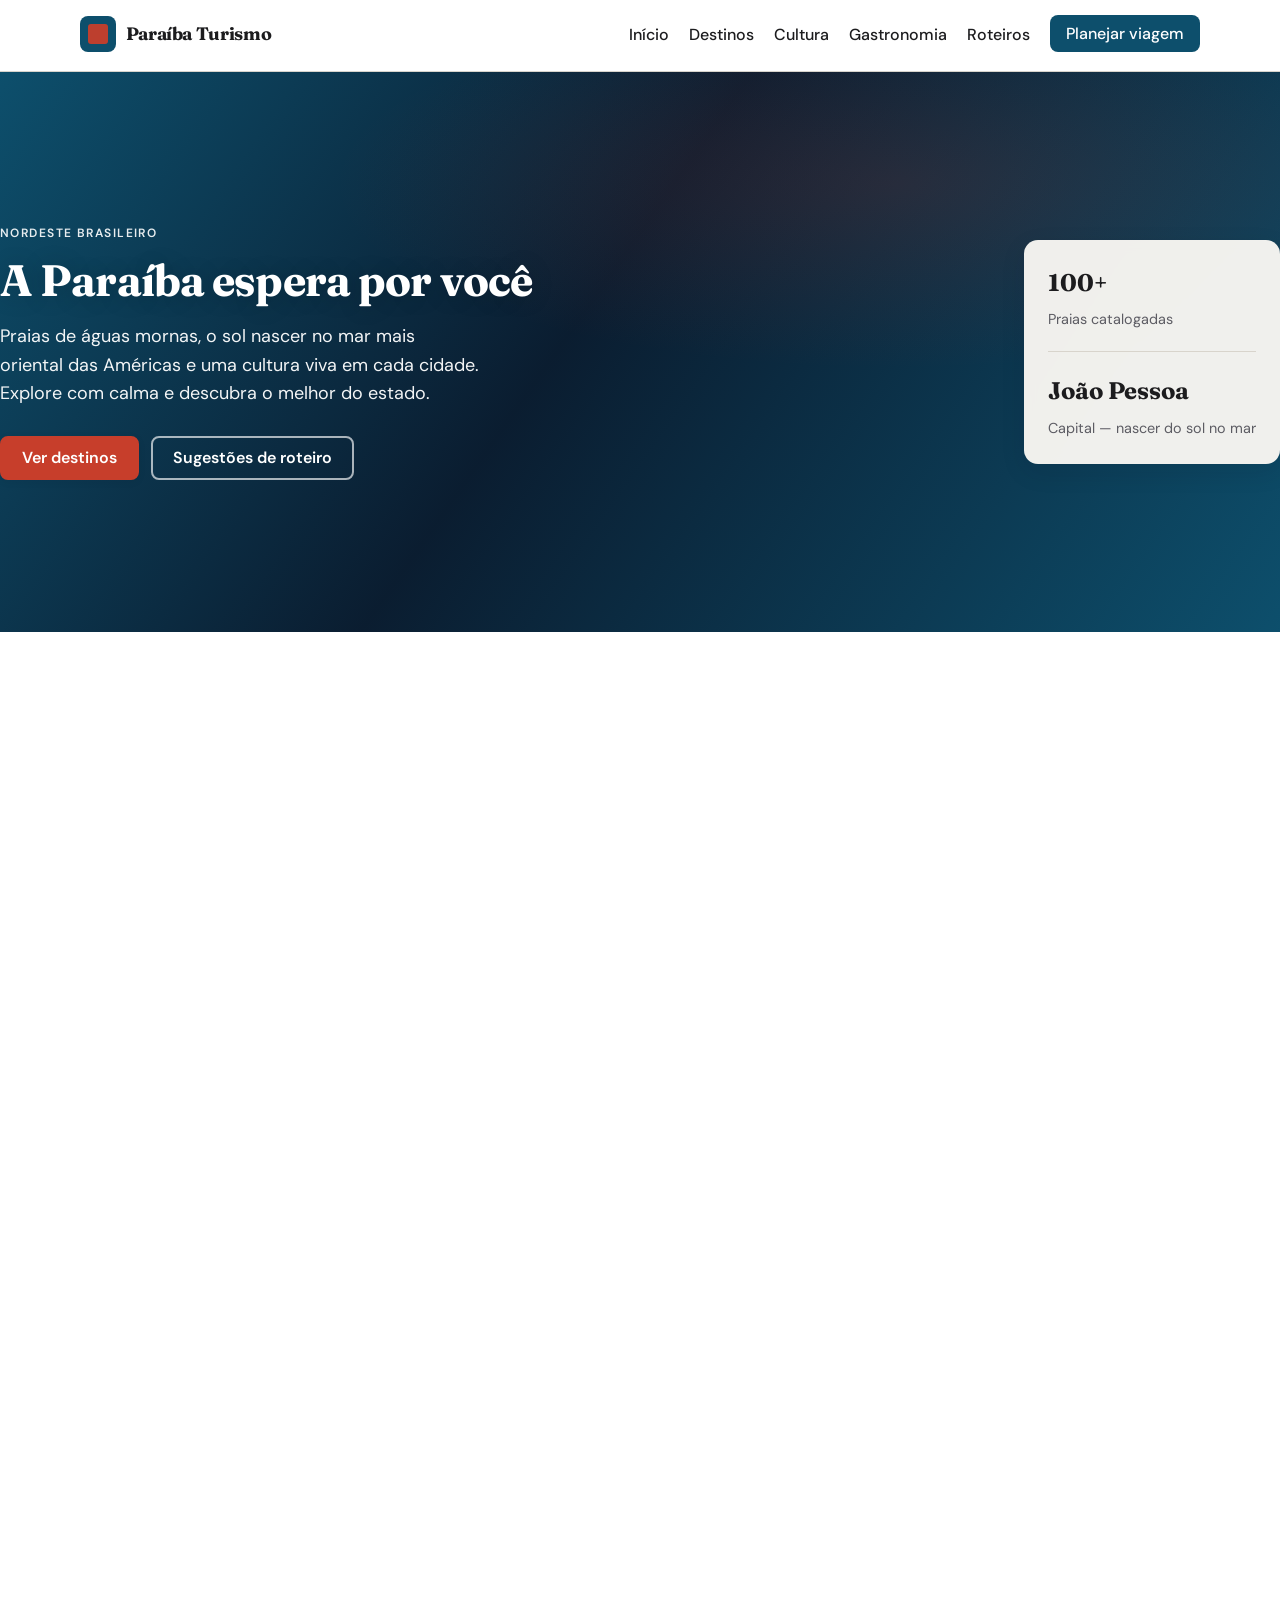
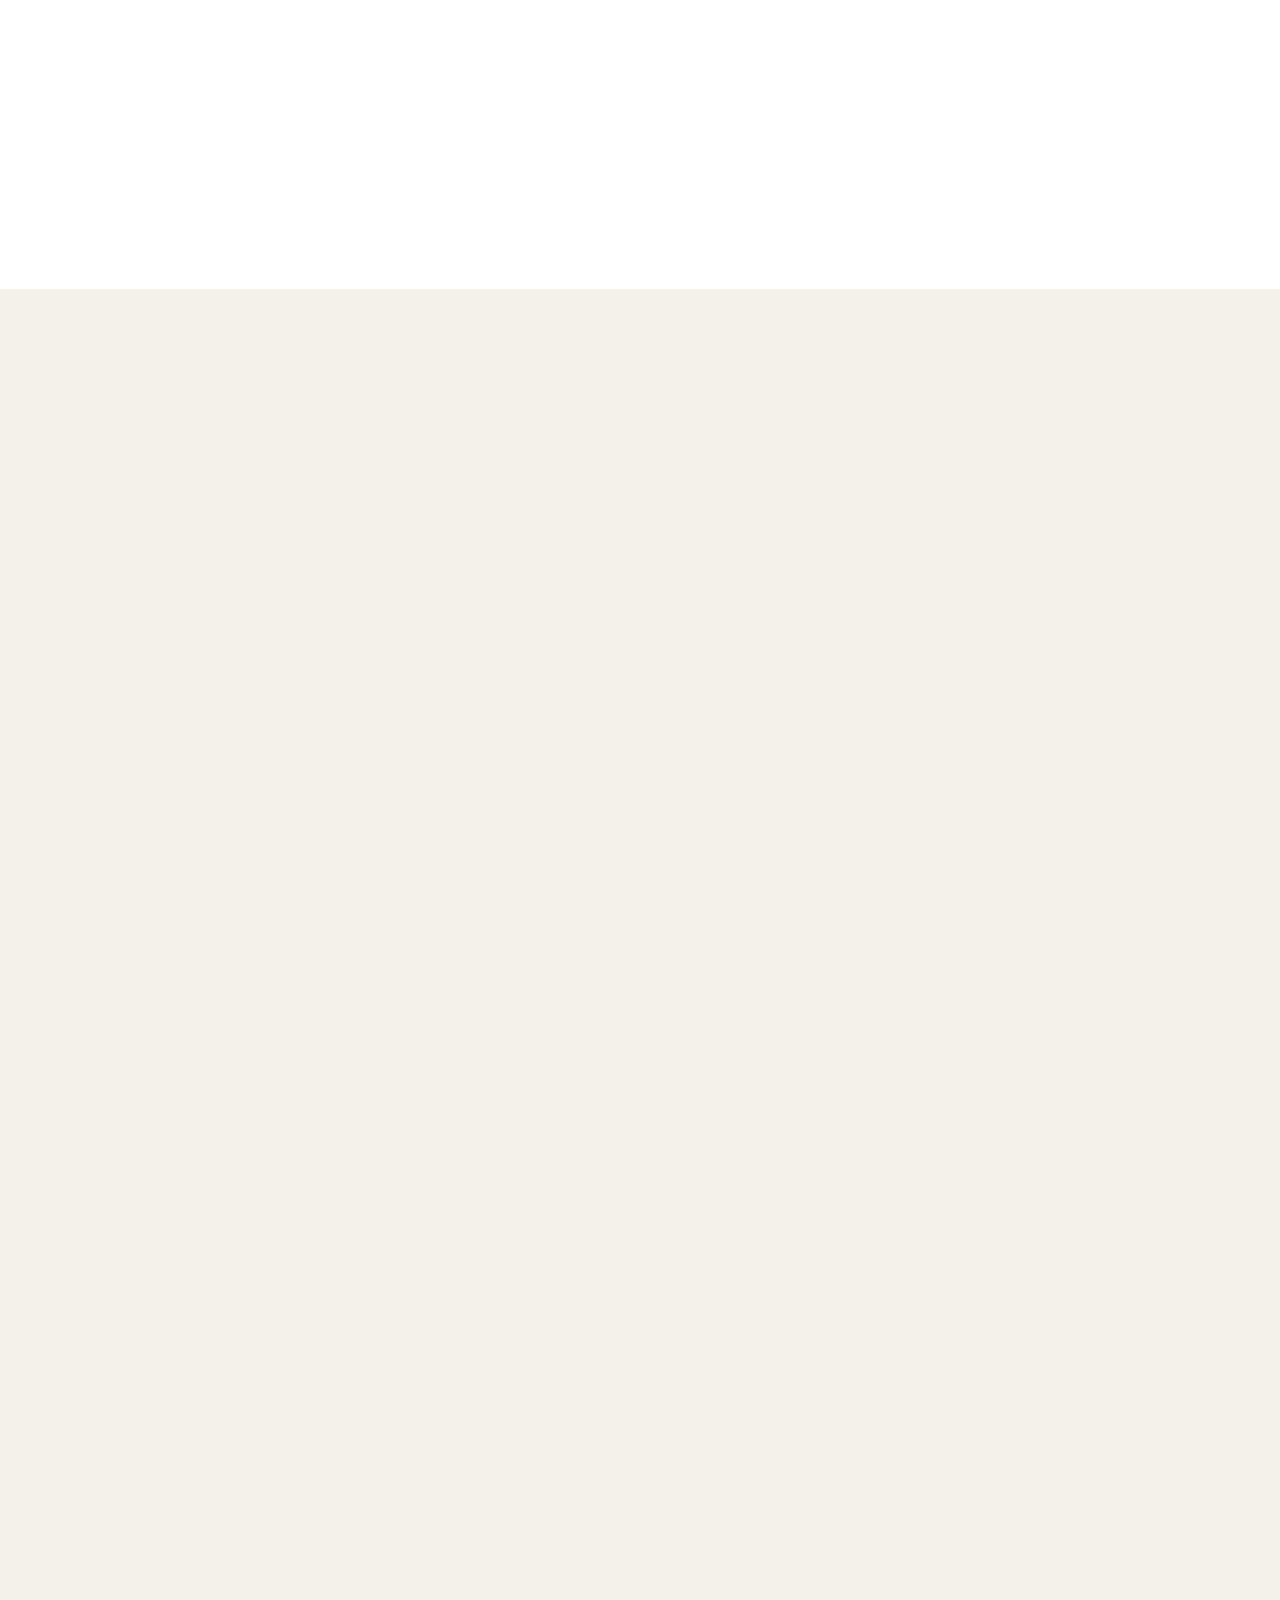
==== commit e23bd674: "Aula 10: tokens ITCSS, bundle CSS, build script e evidência Lighthouse Co-authored-by: Cursor <curso" ====
--- a/index.html
+++ b/index.html
@@ -7,22 +7,13 @@
   <title>Paraíba Turismo — Descubra o Nordeste</title>
   <link rel="preconnect" href="https://fonts.googleapis.com">
   <link rel="preconnect" href="https://fonts.gstatic.com" crossorigin>
-  <link href="https://fonts.googleapis.com/css2?family=DM+Sans:wght@400;500;600;700&family=Fraunces:opsz,wght@9..144,600;9..144,700&display=swap" rel="stylesheet">
-  <!-- ITCSS: settings -> generic -> elements -> objects -> components -> utilities -->
-  <link rel="stylesheet" href="css/variables.css">
-  <link rel="stylesheet" href="css/reset.css">
-  <link rel="stylesheet" href="css/base.css">
-  <link rel="stylesheet" href="css/layout.css">
-  <link rel="stylesheet" href="css/components/nav.css">
-  <link rel="stylesheet" href="css/components/navbar.css">
-  <link rel="stylesheet" href="css/components/hero.css">
-  <link rel="stylesheet" href="css/components/card.css">
-  <link rel="stylesheet" href="css/components/gastro.css">
-  <link rel="stylesheet" href="css/components/tabs.css">
-  <link rel="stylesheet" href="css/components/form.css">
-  <link rel="stylesheet" href="css/components/btn.css">
-  <link rel="stylesheet" href="css/components/footer.css">
-  <link rel="stylesheet" href="css/utilities.css">
+  <link rel="preconnect" href="https://images.unsplash.com">
+  <link rel="preload" as="image" href="https://images.unsplash.com/photo-1559827260-dc66d52bef19?auto=format&amp;fit=crop&amp;w=1600&amp;q=75" fetchpriority="high">
+  <!-- Fontes sem bloquear render: aplica após carregar (noscript cobre JS desligado) -->
+  <link href="https://fonts.googleapis.com/css2?family=DM+Sans:wght@400;500;600;700&amp;family=Fraunces:opsz,wght@9..144,600;9..144,700&amp;display=swap" rel="stylesheet" media="print" onload="this.media='all'">
+  <noscript><link href="https://fonts.googleapis.com/css2?family=DM+Sans:wght@400;500;600;700&amp;family=Fraunces:opsz,wght@9..144,600;9..144,700&amp;display=swap" rel="stylesheet"></noscript>
+  <!-- ITCSS + tokens em um único arquivo: rode scripts/build-css.ps1 após editar css/ -->
+  <link rel="stylesheet" href="css/site.bundle.css">
 </head>
 <body>
   <a class="skip-link" href="#conteudo-principal">Ir para o conteúdo</a>
@@ -91,7 +82,7 @@
         <div class="cards-grid" role="list">
           <article class="card card--media card--featured" role="listitem">
             <div class="card-media">
-              <img src="https://images.unsplash.com/photo-1519046904884-53103b34b206?w=800&q=80" alt="Orla com coqueiros e mar em dia ensolarado" width="800" height="450" loading="lazy">
+              <img src="https://images.unsplash.com/photo-1519046904884-53103b34b206?w=800&amp;q=80" alt="Orla com coqueiros e mar em dia ensolarado" width="800" height="450" loading="lazy" decoding="async">
             </div>
             <div class="card-body">
               <h3>João Pessoa</h3>
@@ -101,7 +92,7 @@
           </article>
           <article class="card card--media" role="listitem">
             <div class="card-media">
-              <img src="https://images.unsplash.com/photo-1533174072545-7a4b6ad7a6c3?w=800&q=80" alt="Multidão em evento ao ar livre com iluminação festiva" width="800" height="450" loading="lazy">
+              <img src="https://images.unsplash.com/photo-1533174072545-7a4b6ad7a6c3?w=800&amp;q=80" alt="Multidão em evento ao ar livre com iluminação festiva" width="800" height="450" loading="lazy" decoding="async">
             </div>
             <div class="card-body">
               <h3>Campina Grande</h3>
@@ -111,7 +102,7 @@
           </article>
           <article class="card card--media" role="listitem">
             <div class="card-media">
-              <img src="https://images.unsplash.com/photo-1506905925346-21bda4d32df4?w=800&q=80" alt="Costa com falésias e mar azul visto de cima" width="800" height="450" loading="lazy">
+              <img src="https://images.unsplash.com/photo-1506905925346-21bda4d32df4?w=800&amp;q=80" alt="Costa com falésias e mar azul visto de cima" width="800" height="450" loading="lazy" decoding="async">
             </div>
             <div class="card-body">
               <h3>Praias do litoral sul</h3>
@@ -121,7 +112,7 @@
           </article>
           <article class="card card--media" role="listitem">
             <div class="card-media">
-              <img src="https://images.unsplash.com/photo-1500382017468-9049fed747ef?w=800&q=80" alt="Paisagem de caatinga com vegetação seca e horizonte amplo" width="800" height="450" loading="lazy">
+              <img src="https://images.unsplash.com/photo-1500382017468-9049fed747ef?w=800&amp;q=80" alt="Paisagem de caatinga com vegetação seca e horizonte amplo" width="800" height="450" loading="lazy" decoding="async">
             </div>
             <div class="card-body">
               <h3>Sertão paraibano</h3>
@@ -151,7 +142,7 @@
         </div>
         <div class="split-visual">
           <figure class="culture-figure">
-            <img src="https://images.unsplash.com/photo-1467269204594-9661b134dd2b?w=900&q=80" alt="Ruas de cidade histórica com edifícios coloridos sob céu azul" width="900" height="600" loading="lazy">
+            <img src="https://images.unsplash.com/photo-1467269204594-9661b134dd2b?w=900&amp;q=80" alt="Ruas de cidade histórica com edifícios coloridos sob céu azul" width="900" height="600" loading="lazy" decoding="async">
           </figure>
           <aside class="split-aside" aria-label="Destaque cultural">
             <blockquote class="quote-block">
@@ -181,7 +172,7 @@
         <div class="gastro-grid" role="list">
           <article class="gastro-card" role="listitem">
             <div class="gastro-card-media">
-              <img src="https://images.unsplash.com/photo-1565299624946-b28f40a0ae38?w=640&q=80" alt="Pratos variados sobre mesa — referência à culinária regional" width="640" height="400" loading="lazy">
+              <img src="https://images.unsplash.com/photo-1565299624946-b28f40a0ae38?w=640&amp;q=80" alt="Pratos variados sobre mesa — referência à culinária regional" width="640" height="400" loading="lazy" decoding="async">
             </div>
             <div class="gastro-card-body">
               <h3>Tapioca e queijo coalho</h3>
@@ -190,7 +181,7 @@
           </article>
           <article class="gastro-card" role="listitem">
             <div class="gastro-card-media">
-              <img src="https://images.unsplash.com/photo-1546069901-ba9599a7e63c?w=640&q=80" alt="Salada colorida com legumes frescos em tigela" width="640" height="400" loading="lazy">
+              <img src="https://images.unsplash.com/photo-1546069901-ba9599a7e63c?w=640&amp;q=80" alt="Salada colorida com legumes frescos em tigela" width="640" height="400" loading="lazy" decoding="async">
             </div>
             <div class="gastro-card-body">
               <h3>Moquecas e peixada</h3>
@@ -199,7 +190,7 @@
           </article>
           <article class="gastro-card" role="listitem">
             <div class="gastro-card-media">
-              <img src="https://images.unsplash.com/photo-1559339352-11d035aa65de?w=640&q=80" alt="Prato com frutos do mar — camarões e temperos" width="640" height="400" loading="lazy">
+              <img src="https://images.unsplash.com/photo-1559339352-11d035aa65de?w=640&amp;q=80" alt="Prato com frutos do mar — camarões e temperos" width="640" height="400" loading="lazy" decoding="async">
             </div>
             <div class="gastro-card-body">
               <h3>Sururu e caldinho</h3>
@@ -208,7 +199,7 @@
           </article>
           <article class="gastro-card" role="listitem">
             <div class="gastro-card-media">
-              <img src="https://images.unsplash.com/photo-1544025162-d76694265947?w=640&q=80" alt="Carne assada na grelha com temperos" width="640" height="400" loading="lazy">
+              <img src="https://images.unsplash.com/photo-1544025162-d76694265947?w=640&amp;q=80" alt="Carne assada na grelha com temperos" width="640" height="400" loading="lazy" decoding="async">
             </div>
             <div class="gastro-card-body">
               <h3>Carne de sol</h3>
@@ -217,7 +208,7 @@
           </article>
           <article class="gastro-card" role="listitem">
             <div class="gastro-card-media">
-              <img src="https://images.unsplash.com/photo-1563805042-7684c019e650?w=640&q=80" alt="Sobremesa com banana e cobertura escura em prato branco" width="640" height="400" loading="lazy">
+              <img src="https://images.unsplash.com/photo-1578985545062-69928b1d9587?w=640&amp;q=80" alt="Camadas de bolo e chocolate — referência a doces regionais" width="640" height="400" loading="lazy" decoding="async">
             </div>
             <div class="gastro-card-body">
               <h3>Cartola e doces de banana</h3>
@@ -226,7 +217,7 @@
           </article>
           <article class="gastro-card" role="listitem">
             <div class="gastro-card-media">
-              <img src="https://images.unsplash.com/photo-1514362548677-3f69c27e5036?w=640&q=80" alt="Taças com drinks e gelo — ambiente de bar" width="640" height="400" loading="lazy">
+              <img src="https://images.unsplash.com/photo-1513558161293-cdaf765ed2fd?w=640&amp;q=80" alt="Coquetel com hortelã e gelo — ambiente de bar" width="640" height="400" loading="lazy" decoding="async">
             </div>
             <div class="gastro-card-body">
               <h3>Cachaça artesanal</h3>
@@ -337,6 +328,7 @@
     </div>
     <div class="container footer-bottom">
       <p>© <span id="anoAtual"></span> — Feito com HTML, CSS e JavaScript</p>
+      <button type="button" class="theme-toggle" id="themeToggle" aria-pressed="false" aria-label="Ativar tema escuro">Tema escuro</button>
     </div>
   </footer>
 
--- a/css/site.bundle.css
+++ b/css/site.bundle.css
@@ -0,0 +1,1371 @@
+/* css/tokens/primitives.css */
+:root {
+  /* Paleta bruta — prefixo _ = consumo apenas via tokens semânticos */
+
+  --_white: #ffffff;
+  --_neutral-50: #f9fafb;
+  --_neutral-100: #f4f1eb;
+  --_neutral-200: #e8e4dc;
+  --_neutral-500: #5c5c63;
+  --_neutral-900: #1c1c1e;
+
+  --_ink-950: #0a1628;
+  --_ink-900: #030712;
+
+  --_gray-700: #374151;
+  --_gray-800: #1f2937;
+  --_gray-850: #1a2230;
+  --_gray-900: #111827;
+  --_gray-950: #0f1419;
+
+  --_teal-700: #0d4f6c;
+  --_teal-800: #0a3d54;
+
+  --_blue-500: #2e75b6;
+  --_blue-600: #246094;
+
+  --_accent-500: #c73e2b;
+  --_accent-600: #a83222;
+
+  --_border-light: #d8d4cc;
+
+  --_success-700: #1b6b3b;
+
+  --_rgb-ink-950: 10, 22, 40;
+  --_rgb-teal-700: 13, 79, 108;
+  --_rgb-accent-500: 199, 62, 43;
+  --_rgb-blue-500: 46, 117, 182;
+
+  --_shadow-sm: 0 2px 8px rgba(var(--_rgb-ink-950), 0.06);
+  --_shadow-md: 0 8px 24px rgba(var(--_rgb-ink-950), 0.1);
+  --_shadow-lg: 0 14px 36px rgba(var(--_rgb-ink-950), 0.18);
+
+  --_radius-sm: 8px;
+  --_radius-md: 10px;
+  --_radius-lg: 14px;
+  --_radius-input: 12px;
+
+  --_header-h: 72px;
+
+  --_hero-image: url("https://images.unsplash.com/photo-1559827260-dc66d52bef19?auto=format&fit=crop&w=1600&q=75");
+}
+
+/* css/tokens/spacing.css */
+:root {
+  /* Escala múltipla de 4px (16px = 1rem) */
+  --space-0: 0;
+  --space-1: 0.25rem; /* 4px */
+  --space-2: 0.5rem; /* 8px */
+  --space-3: 0.75rem; /* 12px */
+  --space-4: 1rem; /* 16px */
+  --space-5: 1.25rem; /* 20px */
+  --space-6: 1.5rem; /* 24px */
+  --space-7: 1.75rem; /* 28px */
+  --space-8: 2rem; /* 32px */
+  --space-10: 2.5rem; /* 40px */
+  --space-12: 3rem; /* 48px */
+  --space-16: 4rem; /* 64px */
+
+  /* Aliases semânticos de espaçamento (compatível com o layout existente) */
+  --space-xs: var(--space-2);
+  --space-sm: var(--space-4);
+  --space-md: var(--space-6);
+  --space-lg: var(--space-8);
+  --space-xl: var(--space-12);
+}
+
+/* css/tokens/typography.css */
+:root {
+  --font-sans: "DM Sans", system-ui, sans-serif;
+  --font-display: "Fraunces", Georgia, serif;
+
+  --font-weight-medium: 500;
+  --font-weight-semibold: 600;
+  --font-weight-bold: 700;
+
+  --line-height-body: 1.6;
+  --line-height-tight: 1.2;
+  --line-height-snug: 1.45;
+  --line-height-relaxed: 1.65;
+  --line-height-hero: 1.15;
+
+  --fs-base: clamp(0.875rem, 2vw, 1rem);
+  --fs-h1: clamp(1.75rem, 4vw, 2.5rem);
+  --fs-h2: clamp(1.25rem, 3vw, 1.875rem);
+  --fs-hero: clamp(2rem, 4.5vw, 2.75rem);
+  --fs-section-title: clamp(1.65rem, 3vw, 2rem);
+  --fs-lead: 1.125rem;
+  --fs-md: 1rem;
+  --fs-sm: 0.9rem;
+  --fs-xs: 0.75rem;
+  --fs-stat: 1.5rem;
+  --fs-card-title: 1.15rem;
+  --fs-body-sm: 0.98rem;
+  --fs-label: 0.9rem;
+  --fs-hint: 0.8rem;
+  --fs-caption: 0.875rem;
+}
+
+/* css/tokens/semantic.css */
+:root {
+  /* Checkpoint Aula 10: alterar --color-action-primary atualiza CTAs (.btn-primary, .btn--primary). */
+  --color-bg: var(--_neutral-100);
+  --color-surface: var(--_white);
+  --color-text: var(--_neutral-900);
+  --color-muted: var(--_neutral-500);
+  --color-ink: var(--_ink-950);
+  --color-border: var(--_border-light);
+  --color-hero-side: var(--_neutral-200);
+
+  /* Marca (teal) — navegação, hero, links de conteúdo */
+  --color-brand: var(--_teal-700);
+  --color-brand-hover: var(--_teal-800);
+
+  /* Ação primária (CTAs principais: botões .btn-primary, envio de formulário) */
+  --color-action-primary: var(--_accent-500);
+  --color-action-primary-hover: var(--_accent-600);
+
+  /* Destaque / foco acessível (material Aula 09) */
+  --color-highlight: var(--_blue-500);
+  --color-highlight-hover: var(--_blue-600);
+  --color-focus-ring: var(--_blue-500);
+
+  /* Texto sobre fundos escuros ou coloridos */
+  --color-on-action: var(--_white);
+  --color-on-inverse: var(--_white);
+
+  /* Compatibilidade: accent = ação primária neste projeto */
+  --color-accent: var(--color-action-primary);
+  --color-accent-hover: var(--color-action-primary-hover);
+
+  /* Aliases legados usados nos componentes */
+  --color-primary: var(--color-brand);
+  --color-primary-hover: var(--color-brand-hover);
+  --color-primary-500: var(--color-highlight);
+
+  --shadow-sm: var(--_shadow-sm);
+  --shadow-md: var(--_shadow-md);
+  --shadow-lg: var(--_shadow-lg);
+
+  --radius: var(--_radius-md);
+  --radius-lg: var(--_radius-lg);
+  --radius-input: var(--_radius-input);
+  --radius-ui: var(--_radius-sm);
+
+  --header-h: var(--_header-h);
+
+  --color-border-interactive: rgba(var(--_rgb-teal-700), 0.35);
+  --color-focus-shadow: rgba(var(--_rgb-teal-700), 0.22);
+  --color-btn-focus-glow: rgba(var(--_rgb-blue-500), 0.25);
+
+  --gradient-hero: linear-gradient(
+    125deg,
+    rgba(var(--_rgb-teal-700), 0.93) 0%,
+    rgba(var(--_rgb-ink-950), 0.88) 45%,
+    rgba(var(--_rgb-teal-700), 0.82) 100%
+  );
+  --hero-image: var(--_hero-image);
+
+  --color-hero-overlay: rgba(var(--_rgb-accent-500), 0.15);
+  --color-hero-panel-bg: rgba(248, 246, 242, 0.97);
+
+  --color-success: var(--_success-700);
+
+  --color-on-inverse-muted: rgba(255, 255, 255, 0.88);
+  --color-on-inverse-subtle: rgba(255, 255, 255, 0.75);
+  --color-on-inverse-faint: rgba(255, 255, 255, 0.65);
+  --color-on-inverse-border: rgba(255, 255, 255, 0.4);
+  --color-on-inverse-divider: rgba(255, 255, 255, 0.15);
+  --color-on-inverse-hover-fill: rgba(255, 255, 255, 0.1);
+  --color-on-inverse-ghost-hover: rgba(255, 255, 255, 0.12);
+
+  --color-gastro-card-bg: rgba(255, 255, 255, 0.06);
+  --color-gastro-card-border: rgba(255, 255, 255, 0.14);
+  --color-gastro-card-border-hover: rgba(255, 255, 255, 0.28);
+  --color-gastro-shadow: rgba(0, 0, 0, 0.25);
+  --color-gastro-media-bg: rgba(0, 0, 0, 0.25);
+  --color-gastro-tag-bg: rgba(255, 255, 255, 0.12);
+  --color-gastro-tag-border: rgba(255, 255, 255, 0.35);
+  --color-gastro-body-muted: rgba(255, 255, 255, 0.78);
+
+  --color-header-scrolled-shadow: rgba(var(--_rgb-ink-950), 0.12);
+  --color-header-scrolled-bg: color-mix(in srgb, var(--color-surface) 96%, transparent);
+
+  --color-text-shadow-hero: rgba(0, 0, 0, 0.2);
+}
+
+[data-theme="dark"] {
+  --color-bg: var(--_gray-950);
+  --color-surface: var(--_gray-850);
+  --color-text: var(--_neutral-50);
+  --color-muted: #9ca3af;
+  --color-border: var(--_gray-700);
+  --color-hero-side: var(--_gray-800);
+
+  --shadow-sm: 0 2px 8px rgba(0, 0, 0, 0.35);
+  --shadow-md: 0 8px 28px rgba(0, 0, 0, 0.45);
+  --shadow-lg: 0 14px 40px rgba(0, 0, 0, 0.5);
+
+  --color-border-interactive: rgba(125, 211, 252, 0.45);
+  --color-focus-shadow: rgba(56, 189, 248, 0.25);
+  --color-hero-panel-bg: color-mix(in srgb, var(--color-surface) 92%, transparent);
+
+  --gradient-hero: linear-gradient(
+    125deg,
+    rgba(15, 23, 42, 0.92) 0%,
+    rgba(13, 79, 108, 0.88) 50%,
+    rgba(15, 23, 42, 0.9) 100%
+  );
+
+  --color-on-inverse-divider: rgba(255, 255, 255, 0.12);
+}
+
+/* css/reset.css */
+*,
+*::before,
+*::after {
+  box-sizing: border-box;
+}
+
+html {
+  scroll-behavior: smooth;
+}
+
+@media (prefers-reduced-motion: reduce) {
+  html {
+    scroll-behavior: auto;
+  }
+
+  *,
+  *::before,
+  *::after {
+    animation-duration: 0.01ms !important;
+    transition-duration: 0.01ms !important;
+  }
+}
+
+/* Reset de mídias responsivas */
+img,
+video,
+iframe {
+  max-width: 100%;
+  height: auto;
+  display: block;
+}
+
+/* css/base.css */
+body {
+  margin: 0;
+  font-family: var(--font-sans);
+  font-size: var(--fs-base);
+  line-height: var(--line-height-body);
+  color: var(--color-text);
+  background-color: var(--color-bg);
+}
+
+h1 {
+  font-size: var(--fs-h1);
+}
+
+h2 {
+  font-size: var(--fs-h2);
+}
+
+/* Inputs responsivos */
+input,
+select,
+textarea {
+  width: 100%;
+  box-sizing: border-box;
+}
+
+.skip-link {
+  position: absolute;
+  left: -9999px;
+  top: 0;
+  z-index: 100;
+  padding: 0.75rem 1rem;
+  background: var(--color-brand);
+  color: var(--color-on-action);
+  font-weight: 600;
+  text-decoration: none;
+}
+
+.skip-link:focus {
+  left: 0.5rem;
+  top: 0.5rem;
+}
+
+/* css/layout.css */
+.container {
+  width: min(1120px, 92vw);
+  margin-inline: auto;
+}
+
+.container.narrow {
+  width: min(640px, 92vw);
+}
+
+/* Sections — content-visibility reduz trabalho de pintura/layout fora da viewport */
+.section {
+  padding: clamp(3rem, 6vw, 4.5rem) 0;
+  content-visibility: auto;
+  contain-intrinsic-size: auto 560px;
+}
+
+.section-alt {
+  background: var(--color-surface);
+}
+
+.section-accent {
+  background: var(--color-ink);
+  color: var(--color-on-inverse);
+}
+
+.section-head {
+  text-align: center;
+  max-width: 56ch;
+  margin-inline: auto;
+  margin-bottom: 2.5rem;
+  letter-spacing: 0.01em;
+}
+
+.section-head h2 {
+  font-family: var(--font-display);
+  font-size: var(--fs-section-title);
+  margin: 0 0 0.85rem;
+  letter-spacing: -0.02em;
+}
+
+.section-head p {
+  margin: 0;
+  color: var(--color-muted);
+  line-height: var(--line-height-relaxed);
+}
+
+.section-head-light p,
+.section-head-light .gastro-lead {
+  color: var(--color-on-inverse-muted);
+}
+
+.section-accent .section-head h2 {
+  color: var(--color-on-inverse);
+}
+
+/* Grids */
+.cards-grid {
+  display: grid;
+  grid-template-columns: 1fr; /* mobile-first: 1 coluna */
+  gap: 1.35rem;
+}
+
+/* Tablet ≈ 768px — 2 colunas */
+@media (min-width: 768px) {
+  .cards-grid {
+    grid-template-columns: repeat(2, 1fr);
+  }
+}
+
+/* Desktop ≈ 1200px — 3 colunas, e o card em destaque ocupa 2 */
+@media (min-width: 1200px) {
+  .cards-grid {
+    grid-template-columns: repeat(3, 1fr);
+  }
+
+  .cards-grid .card--featured {
+    grid-column: span 2;
+  }
+}
+
+.split {
+  display: grid;
+  grid-template-columns: 1fr 1fr;
+  gap: 2.5rem;
+  align-items: start;
+}
+
+.split--culture {
+  align-items: stretch;
+}
+
+@media (max-width: 768px) {
+  .split {
+    grid-template-columns: 1fr;
+  }
+}
+
+.split-text h2 {
+  font-family: var(--font-display);
+  font-size: var(--fs-section-title);
+  margin: 0 0 1rem;
+}
+
+.split-text p {
+  color: var(--color-muted);
+  margin: 0 0 1rem;
+}
+
+.check-list {
+  margin: 1.25rem 0 0;
+  padding-left: 1.25rem;
+  color: var(--color-text);
+}
+
+.check-list li {
+  margin-bottom: 0.35rem;
+}
+
+.split-visual {
+  display: flex;
+  flex-direction: column;
+  gap: 1.25rem;
+}
+
+.culture-figure {
+  margin: 0;
+  border-radius: var(--radius-lg);
+  overflow: hidden;
+  box-shadow: var(--shadow-md);
+  border: 1px solid var(--color-border);
+}
+
+.culture-figure img {
+  width: 100%;
+  height: auto;
+  aspect-ratio: 3 / 2;
+  object-fit: cover;
+}
+
+.quote-block {
+  margin: 0;
+  padding: 1.5rem;
+  background: var(--color-surface);
+  border-left: 4px solid var(--color-accent);
+  border-radius: 0 var(--radius-lg) var(--radius-lg) 0;
+  box-shadow: var(--shadow-sm);
+}
+
+.quote-block p {
+  font-family: var(--font-display);
+  font-size: 1.15rem;
+  margin: 0 0 1rem;
+  color: var(--color-text);
+}
+
+.quote-block footer {
+  font-size: 0.875rem;
+  color: var(--color-muted);
+}
+
+/* css/components/nav.css */
+.site-header {
+  position: sticky;
+  top: 0;
+  z-index: 50;
+  background: var(--color-surface);
+  border-bottom: 1px solid var(--color-border);
+  min-height: var(--header-h);
+}
+
+.header-inner {
+  display: flex;
+  align-items: center;
+  justify-content: space-between;
+  gap: 1rem;
+  padding-block: 1rem;
+}
+
+.logo {
+  display: inline-flex;
+  align-items: center;
+  gap: 0.6rem;
+  text-decoration: none;
+  color: var(--color-text);
+  font-weight: 700;
+  font-size: 1.125rem;
+}
+
+.logo-mark {
+  width: 36px;
+  height: 36px;
+  background: var(--color-brand);
+  border-radius: var(--radius-ui);
+  position: relative;
+}
+
+.logo-mark::after {
+  content: "";
+  position: absolute;
+  inset: 8px;
+  background: var(--color-accent);
+  border-radius: 3px;
+  opacity: 0.95;
+}
+
+.logo-text {
+  font-family: var(--font-display);
+  letter-spacing: -0.02em;
+}
+
+.nav-toggle {
+  display: none;
+  flex-direction: column;
+  justify-content: center;
+  gap: 6px;
+  width: 44px;
+  height: 44px;
+  padding: 0;
+  border: 2px solid var(--color-border);
+  border-radius: var(--radius-ui);
+  background: var(--color-surface);
+  cursor: pointer;
+}
+
+.nav-toggle-bar {
+  display: block;
+  width: 20px;
+  height: 2px;
+  margin-inline: auto;
+  background: var(--color-text);
+}
+
+.site-nav .nav-list {
+  display: flex;
+  flex-wrap: wrap;
+  align-items: center;
+  gap: 0.25rem 1.25rem;
+  list-style: none;
+  margin: 0;
+  padding: 0;
+}
+
+.site-nav a {
+  color: var(--color-text);
+  text-decoration: none;
+  font-weight: 500;
+  padding: 0.35rem 0;
+  border-bottom: 2px solid transparent;
+}
+
+.site-nav a:hover,
+.site-nav a:focus-visible {
+  color: var(--color-primary);
+  border-bottom-color: var(--color-primary);
+}
+
+.site-nav .nav-cta {
+  background: var(--color-brand);
+  color: var(--color-on-action) !important;
+  padding: 0.5rem 1rem !important;
+  border-radius: var(--radius-ui);
+  border-bottom: none !important;
+}
+
+.site-nav .nav-cta:hover,
+.site-nav .nav-cta:focus-visible {
+  background: var(--color-brand-hover);
+  color: var(--color-on-action) !important;
+}
+
+@media (max-width: 860px) {
+  .nav-toggle {
+    display: flex;
+  }
+
+  .site-nav {
+    position: absolute;
+    left: 0;
+    right: 0;
+    top: 100%;
+    background: var(--color-surface);
+    border-bottom: 1px solid var(--color-border);
+    padding: 1rem;
+    box-shadow: var(--shadow-sm);
+    display: none;
+  }
+
+  .site-nav.is-open {
+    display: block;
+  }
+
+  .site-nav .nav-list {
+    flex-direction: column;
+    align-items: stretch;
+    gap: 0;
+  }
+
+  .site-nav li {
+    border-bottom: 1px solid var(--color-border);
+  }
+
+  .site-nav li:last-child {
+    border-bottom: none;
+    padding-top: 0.75rem;
+  }
+
+  .site-nav a {
+    display: block;
+    padding: 0.75rem 0;
+  }
+
+  .site-nav .nav-cta {
+    text-align: center;
+  }
+}
+
+/* css/components/navbar.css */
+/* Navbar — extensões da Aula 09 (Desafio Extra)
+   - Estado .header--scrolled aplicado via JS ao rolar > 80px
+   - Reduz o padding e aumenta a sombra para dar sensação de "fixar"
+   - Mantém compatibilidade com o .site-header já existente em nav.css
+*/
+
+.site-header {
+  transition: box-shadow 0.25s ease, padding 0.25s ease,
+    background-color 0.25s ease;
+}
+
+.site-header.header--scrolled {
+  box-shadow: 0 6px 18px var(--color-header-scrolled-shadow);
+  background-color: var(--color-header-scrolled-bg);
+  backdrop-filter: saturate(140%) blur(6px);
+  -webkit-backdrop-filter: saturate(140%) blur(6px);
+}
+
+.site-header.header--scrolled .header-inner {
+  padding-block: 0.5rem;
+}
+
+.site-header.header--scrolled .logo {
+  font-size: 1rem;
+}
+
+.site-header.header--scrolled .logo-mark {
+  width: 30px;
+  height: 30px;
+}
+
+@media (prefers-reduced-motion: reduce) {
+  .site-header,
+  .site-header.header--scrolled .header-inner,
+  .site-header.header--scrolled .logo,
+  .site-header.header--scrolled .logo-mark {
+    transition: none;
+  }
+}
+
+/* css/components/hero.css */
+.hero {
+  padding: clamp(2.5rem, 6vw, 4.5rem) 0;
+  background: var(--color-brand);
+  color: var(--color-on-inverse);
+}
+
+.hero--media {
+  position: relative;
+  isolation: isolate;
+  min-height: min(72vh, 560px);
+  display: flex;
+  align-items: center;
+  background-color: var(--color-brand);
+  background-image: var(--gradient-hero), var(--hero-image);
+  background-size: cover;
+  background-position: center;
+}
+
+.hero-overlay {
+  position: absolute;
+  inset: 0;
+  z-index: 0;
+  pointer-events: none;
+  background: radial-gradient(
+    ellipse 80% 60% at 70% 20%,
+    var(--color-hero-overlay),
+    transparent 55%
+  );
+}
+
+.hero--media .hero-grid {
+  position: relative;
+  z-index: 1;
+  width: 100%;
+}
+
+.hero-grid {
+  display: grid;
+  grid-template-columns: 1fr auto;
+  gap: 2.5rem;
+  align-items: center;
+}
+
+@media (max-width: 768px) {
+  .hero-grid {
+    grid-template-columns: 1fr;
+  }
+
+  .hero--media {
+    min-height: auto;
+    padding-block: clamp(3rem, 10vw, 5rem);
+  }
+}
+
+.eyebrow {
+  text-transform: uppercase;
+  letter-spacing: 0.12em;
+  font-size: var(--fs-xs);
+  font-weight: var(--font-weight-semibold);
+  opacity: 0.9;
+  margin: 0 0 0.75rem;
+}
+
+.hero h1 {
+  font-family: var(--font-display);
+  font-size: var(--fs-hero);
+  font-weight: var(--font-weight-bold);
+  line-height: var(--line-height-hero);
+  margin: 0 0 1rem;
+  letter-spacing: -0.02em;
+  text-shadow: 0 1px 24px var(--color-text-shadow-hero);
+}
+
+.lead {
+  font-size: var(--fs-lead);
+  opacity: 0.95;
+  max-width: 40ch;
+  margin: 0 0 1.75rem;
+}
+
+.hero-actions {
+  display: flex;
+  flex-wrap: wrap;
+  gap: 0.75rem;
+}
+
+.hero-panel {
+  background: var(--color-hero-panel-bg);
+  color: var(--color-text);
+  padding: 1.5rem;
+  border-radius: var(--radius-lg);
+  min-width: min(280px, 100%);
+  box-shadow: var(--shadow-md);
+  backdrop-filter: blur(6px);
+}
+
+.hero-stat + .hero-stat {
+  margin-top: 1.25rem;
+  padding-top: 1.25rem;
+  border-top: 1px solid var(--color-border);
+}
+
+.hero-stat strong {
+  display: block;
+  font-family: var(--font-display);
+  font-size: var(--fs-stat);
+  margin-bottom: 0.25rem;
+}
+
+.hero-stat span {
+  font-size: var(--fs-sm);
+  color: var(--color-muted);
+}
+
+/* css/components/card.css */
+.card {
+  background: var(--color-bg);
+  border: 1px solid var(--color-border);
+  border-radius: var(--radius-lg);
+  padding: 1.5rem;
+  display: flex;
+  flex-direction: column;
+  gap: 0.5rem;
+  overflow: hidden;
+  transition: box-shadow 0.2s ease, border-color 0.2s ease, transform 0.2s ease;
+}
+
+.card--media {
+  padding: 0;
+}
+
+.card:hover {
+  box-shadow: var(--shadow-md);
+  border-color: var(--color-border-interactive);
+}
+
+@media (prefers-reduced-motion: no-preference) {
+  .card--media:hover {
+    transform: translateY(-3px);
+  }
+}
+
+.card-media {
+  aspect-ratio: 16 / 10;
+  overflow: hidden;
+  background: var(--color-border);
+}
+
+.card-media img {
+  width: 100%;
+  height: 100%;
+  object-fit: cover;
+}
+
+.card-body {
+  padding: 1.25rem 1.5rem 1.5rem;
+  display: flex;
+  flex-direction: column;
+  flex: 1;
+  gap: 0.5rem;
+}
+
+.card-icon {
+  font-size: 1.25rem;
+  color: var(--color-brand);
+  margin-bottom: 0.25rem;
+}
+
+.card h3,
+.card-body h3 {
+  font-size: var(--fs-card-title);
+  margin: 0;
+  font-family: var(--font-display);
+}
+
+.card p,
+.card-body p {
+  margin: 0;
+  flex: 1;
+  color: var(--color-muted);
+  font-size: var(--fs-body-sm);
+}
+
+.card-link {
+  margin-top: 0.5rem;
+  font-weight: var(--font-weight-semibold);
+  color: var(--color-brand);
+  text-decoration: none;
+}
+
+.card-link:hover {
+  text-decoration: underline;
+}
+
+/* --- Card em destaque (Aula 09 — Passo 5) ---
+   Ocupa 2 colunas no desktop (regra de grid em layout.css) e
+   recebe um leve realce visual.
+*/
+.card--featured {
+  border-color: var(--color-highlight);
+  box-shadow: var(--shadow-md);
+  position: relative;
+}
+
+.card--featured::before {
+  content: "Destaque";
+  position: absolute;
+  top: 1rem;
+  left: 1rem;
+  z-index: 1;
+  padding: 0.25rem 0.65rem;
+  font-size: var(--fs-xs);
+  font-weight: var(--font-weight-bold);
+  letter-spacing: 0.04em;
+  text-transform: uppercase;
+  color: var(--color-on-action);
+  background: var(--color-highlight);
+  border-radius: 999px;
+  box-shadow: var(--shadow-sm);
+}
+
+.card--featured:hover {
+  box-shadow: var(--shadow-lg);
+}
+
+/* css/components/gastro.css */
+.gastro-lead {
+  max-width: 62ch;
+  margin-inline: auto;
+}
+
+.gastro-intro {
+  max-width: 68ch;
+  margin: 0 auto 2.25rem;
+  text-align: center;
+  color: var(--color-on-inverse-muted);
+  line-height: 1.7;
+}
+
+.gastro-intro p {
+  margin: 0;
+}
+
+.gastro-intro strong {
+  color: var(--color-on-inverse);
+  font-weight: 600;
+}
+
+.gastro-grid {
+  display: grid;
+  grid-template-columns: repeat(auto-fit, minmax(280px, 1fr));
+  gap: 1.35rem;
+  margin-bottom: 0.5rem;
+}
+
+.gastro-card {
+  display: flex;
+  flex-direction: column;
+  background: var(--color-gastro-card-bg);
+  border: 1px solid var(--color-gastro-card-border);
+  border-radius: var(--radius-lg);
+  overflow: hidden;
+  transition: border-color 0.2s ease, box-shadow 0.2s ease;
+}
+
+.gastro-card:hover {
+  border-color: var(--color-gastro-card-border-hover);
+  box-shadow: 0 12px 32px var(--color-gastro-shadow);
+}
+
+.gastro-card-media {
+  aspect-ratio: 16 / 10;
+  overflow: hidden;
+  background: var(--color-gastro-media-bg);
+}
+
+.gastro-card-media img {
+  width: 100%;
+  height: 100%;
+  object-fit: cover;
+}
+
+.gastro-card-body {
+  padding: 1.15rem 1.35rem 1.4rem;
+}
+
+.gastro-card-body h3 {
+  font-family: var(--font-display);
+  font-size: 1.2rem;
+  margin: 0 0 0.5rem;
+  color: var(--color-on-inverse);
+}
+
+.gastro-card-body p {
+  margin: 0;
+  font-size: 0.95rem;
+  color: var(--color-gastro-body-muted);
+  line-height: 1.55;
+}
+
+.gastro-tags-label {
+  text-align: center;
+  font-size: 0.95rem;
+  font-weight: 600;
+  color: var(--color-on-inverse-subtle);
+  margin: 2rem 0 0.85rem;
+}
+
+.tags-grid {
+  display: flex;
+  flex-wrap: wrap;
+  gap: 0.6rem;
+  justify-content: center;
+}
+
+.tag-pill {
+  display: inline-block;
+  padding: 0.5rem 1rem;
+  background: var(--color-gastro-tag-bg);
+  border: 1px solid var(--color-gastro-tag-border);
+  border-radius: 999px;
+  font-size: 0.95rem;
+  font-weight: 500;
+}
+
+/* css/components/tabs.css */
+.tabs {
+  max-width: 640px;
+  margin-inline: auto;
+}
+
+.tabs-list {
+  display: flex;
+  gap: 0.5rem;
+  margin-bottom: 1.5rem;
+  flex-wrap: wrap;
+  justify-content: center;
+}
+
+.tab-btn {
+  font-family: inherit;
+  font-size: var(--fs-md);
+  font-weight: var(--font-weight-semibold);
+  padding: 0.55rem 1.2rem;
+  border: 2px solid var(--color-border);
+  background: var(--color-surface);
+  border-radius: var(--radius-ui);
+  cursor: pointer;
+  color: var(--color-text);
+}
+
+.tab-btn:hover {
+  border-color: var(--color-primary);
+  color: var(--color-primary);
+}
+
+.tab-btn.is-active {
+  background: var(--color-brand);
+  border-color: var(--color-brand);
+  color: var(--color-on-action);
+}
+
+.tab-panel {
+  background: var(--color-surface);
+  border: 1px solid var(--color-border);
+  border-radius: var(--radius-lg);
+  padding: 1.5rem 1.5rem 1.5rem 1.75rem;
+  box-shadow: var(--shadow-sm);
+}
+
+.tab-panel[hidden] {
+  display: none !important;
+}
+
+.roteiro-list {
+  margin: 0;
+  padding-left: 1.25rem;
+}
+
+.roteiro-list li {
+  margin-bottom: 0.65rem;
+  color: var(--color-muted);
+}
+
+.roteiro-list strong {
+  color: var(--color-text);
+}
+
+/* css/components/form.css */
+.contact-form .field {
+  margin-bottom: 1.35rem;
+}
+
+.contact-form label {
+  display: block;
+  font-weight: var(--font-weight-semibold);
+  margin-bottom: 0.4rem;
+  font-size: var(--fs-label);
+  color: var(--color-text);
+}
+
+.field-hint {
+  display: block;
+  margin-top: 0.4rem;
+  font-size: var(--fs-hint);
+  color: var(--color-muted);
+  line-height: var(--line-height-snug);
+}
+
+.contact-form input,
+.contact-form select,
+.contact-form textarea {
+  width: 100%;
+  padding: 0.8rem 1rem;
+  font-family: inherit;
+  font-size: var(--fs-md);
+  line-height: 1.45;
+  border: 1px solid var(--color-border);
+  border-radius: var(--radius-input);
+  background: var(--color-bg);
+  color: var(--color-text);
+  transition: border-color 0.2s ease, box-shadow 0.2s ease,
+    background-color 0.2s ease;
+}
+
+.contact-form textarea {
+  resize: vertical;
+  min-height: 8rem;
+}
+
+.contact-form select {
+  appearance: none;
+  padding-right: 2.75rem;
+  background-image: url("data:image/svg+xml,%3Csvg xmlns='http://www.w3.org/2000/svg' width='20' height='20' fill='none' stroke='%235c5c63' stroke-width='2' stroke-linecap='round' stroke-linejoin='round'%3E%3Cpath d='M5 8l5 5 5-5'/%3E%3C/svg%3E");
+  background-repeat: no-repeat;
+  background-position: right 0.85rem center;
+  background-size: 1.1rem;
+  cursor: pointer;
+}
+
+.contact-form input:hover,
+.contact-form select:hover,
+.contact-form textarea:hover {
+  border-color: var(--color-border-interactive);
+}
+
+.contact-form input:focus-visible,
+.contact-form select:focus-visible,
+.contact-form textarea:focus-visible {
+  outline: none;
+  border-color: var(--color-primary);
+  background: var(--color-surface);
+  box-shadow: 0 0 0 3px var(--color-focus-shadow);
+}
+
+.contact-form .btn-primary.btn-block {
+  padding-block: 0.85rem;
+  border-radius: var(--radius-input);
+  font-size: 1.02rem;
+}
+
+.form-feedback {
+  margin-top: 1rem;
+  min-height: 1.5rem;
+  font-size: 0.95rem;
+  font-weight: 500;
+}
+
+.form-feedback.is-success {
+  color: var(--color-success);
+}
+
+.form-feedback.is-error {
+  color: var(--color-accent);
+}
+
+/* css/components/btn.css */
+/* Botão BEM (Aula 09 — Desafio Extra)
+   Variantes: .btn--primary, .btn--outline, .btn--ghost
+   Usa Custom Properties para cores e estado :focus-visible acessível.
+*/
+
+.btn {
+  --btn-bg: transparent;
+  --btn-fg: var(--color-text);
+  --btn-border: transparent;
+  --btn-bg-hover: transparent;
+  --btn-fg-hover: var(--color-text);
+  --btn-border-hover: transparent;
+  --btn-focus-ring: var(--color-focus-ring);
+
+  display: inline-flex;
+  align-items: center;
+  justify-content: center;
+  gap: var(--space-xs);
+  padding: 0.65rem 1.25rem;
+  font-family: inherit;
+  font-size: var(--fs-md);
+  font-weight: var(--font-weight-semibold);
+  line-height: var(--line-height-tight);
+  border-radius: var(--radius);
+  border: 2px solid var(--btn-border);
+  background: var(--btn-bg);
+  color: var(--btn-fg);
+  cursor: pointer;
+  text-decoration: none;
+  transition: background 0.15s ease, color 0.15s ease,
+    border-color 0.15s ease, box-shadow 0.15s ease, transform 0.15s ease;
+}
+
+.btn:hover {
+  background: var(--btn-bg-hover);
+  color: var(--btn-fg-hover);
+  border-color: var(--btn-border-hover);
+}
+
+.btn:active {
+  transform: translateY(1px);
+}
+
+.btn:focus-visible {
+  outline: 3px solid var(--btn-focus-ring);
+  outline-offset: 3px;
+  box-shadow: 0 0 0 4px var(--color-btn-focus-glow);
+}
+
+.btn:disabled,
+.btn[aria-disabled="true"] {
+  opacity: 0.55;
+  cursor: not-allowed;
+}
+
+/* --- Variante primária --- */
+.btn--primary {
+  --btn-bg: var(--color-action-primary);
+  --btn-fg: var(--color-on-action);
+  --btn-border: var(--color-action-primary);
+  --btn-bg-hover: var(--color-action-primary-hover);
+  --btn-fg-hover: var(--color-on-action);
+  --btn-border-hover: var(--color-action-primary-hover);
+  box-shadow: var(--shadow-sm);
+}
+
+/* --- Variante outline --- */
+.btn--outline {
+  --btn-bg: transparent;
+  --btn-fg: var(--color-highlight);
+  --btn-border: var(--color-highlight);
+  --btn-bg-hover: var(--color-highlight);
+  --btn-fg-hover: var(--color-on-action);
+  --btn-border-hover: var(--color-highlight);
+}
+
+/* --- Variante ghost (sem borda nem fundo) --- */
+.btn--ghost {
+  --btn-bg: transparent;
+  --btn-fg: var(--color-highlight);
+  --btn-border: transparent;
+  --btn-bg-hover: rgba(var(--_rgb-blue-500), 0.12);
+  --btn-fg-hover: var(--color-brand-hover);
+  --btn-border-hover: transparent;
+}
+
+.btn--block {
+  width: 100%;
+}
+
+/* css/components/footer.css */
+.site-footer {
+  background: var(--color-ink);
+  color: var(--color-on-inverse-muted);
+  padding: 2.5rem 0 0;
+}
+
+.footer-grid {
+  display: flex;
+  flex-wrap: wrap;
+  align-items: flex-start;
+  justify-content: space-between;
+  gap: 1.5rem;
+  padding-bottom: 2rem;
+  border-bottom: 1px solid var(--color-on-inverse-divider);
+}
+
+.footer-brand {
+  font-family: var(--font-display);
+  font-weight: var(--font-weight-bold);
+  font-size: 1.125rem;
+  margin: 0 0 0.35rem;
+  color: var(--color-on-inverse);
+}
+
+.footer-note {
+  margin: 0;
+  font-size: 0.875rem;
+  opacity: 0.75;
+  max-width: 28ch;
+}
+
+.footer-links {
+  list-style: none;
+  margin: 0;
+  padding: 0;
+  display: flex;
+  gap: 1.25rem;
+}
+
+.footer-links a {
+  color: var(--color-on-inverse);
+  text-decoration: none;
+  font-weight: 500;
+}
+
+.footer-links a:hover {
+  text-decoration: underline;
+}
+
+.btn-back-top {
+  font-family: inherit;
+  font-size: var(--fs-sm);
+  font-weight: var(--font-weight-semibold);
+  padding: 0.5rem 1rem;
+  border-radius: var(--radius-ui);
+  border: 2px solid var(--color-on-inverse-border);
+  background: transparent;
+  color: var(--color-on-inverse);
+  cursor: pointer;
+}
+
+.btn-back-top:hover {
+  background: var(--color-on-inverse-hover-fill);
+}
+
+.footer-bottom {
+  padding: 1rem 0 1.5rem;
+  text-align: center;
+  font-size: var(--fs-xs);
+  opacity: 0.65;
+  display: flex;
+  flex-wrap: wrap;
+  align-items: center;
+  justify-content: center;
+  gap: var(--space-4);
+}
+
+.theme-toggle {
+  font-family: inherit;
+  font-size: var(--fs-sm);
+  font-weight: var(--font-weight-semibold);
+  padding: 0.45rem 0.9rem;
+  border-radius: var(--radius-ui);
+  border: 2px solid var(--color-on-inverse-border);
+  background: transparent;
+  color: var(--color-on-inverse);
+  cursor: pointer;
+}
+
+.theme-toggle:hover {
+  background: var(--color-on-inverse-hover-fill);
+}
+
+.theme-toggle[aria-pressed="true"] {
+  background: var(--color-on-inverse-ghost-hover);
+  border-color: var(--color-on-inverse);
+}
+
+.footer-bottom p {
+  margin: 0;
+}
+
+/* css/utilities.css */
+.btn {
+  display: inline-flex;
+  align-items: center;
+  justify-content: center;
+  padding: 0.65rem 1.25rem;
+  font-family: inherit;
+  font-size: var(--fs-md);
+  font-weight: var(--font-weight-semibold);
+  border-radius: var(--radius-ui);
+  border: 2px solid transparent;
+  cursor: pointer;
+  text-decoration: none;
+  transition: background 0.15s ease, color 0.15s ease, border-color 0.15s ease,
+    box-shadow 0.15s ease;
+}
+
+.btn-primary {
+  background: var(--color-action-primary);
+  color: var(--color-on-action);
+  border-color: var(--color-action-primary);
+  box-shadow: var(--shadow-sm);
+}
+
+.btn-primary:hover {
+  background: var(--color-action-primary-hover);
+  border-color: var(--color-action-primary-hover);
+}
+
+.btn-secondary {
+  background: transparent;
+  color: var(--color-on-inverse);
+  border-color: var(--color-on-inverse-faint);
+}
+
+.btn-secondary:hover {
+  background: var(--color-on-inverse-ghost-hover);
+  border-color: var(--color-on-inverse);
+}
+
+.btn-block {
+  width: 100%;
+}
+
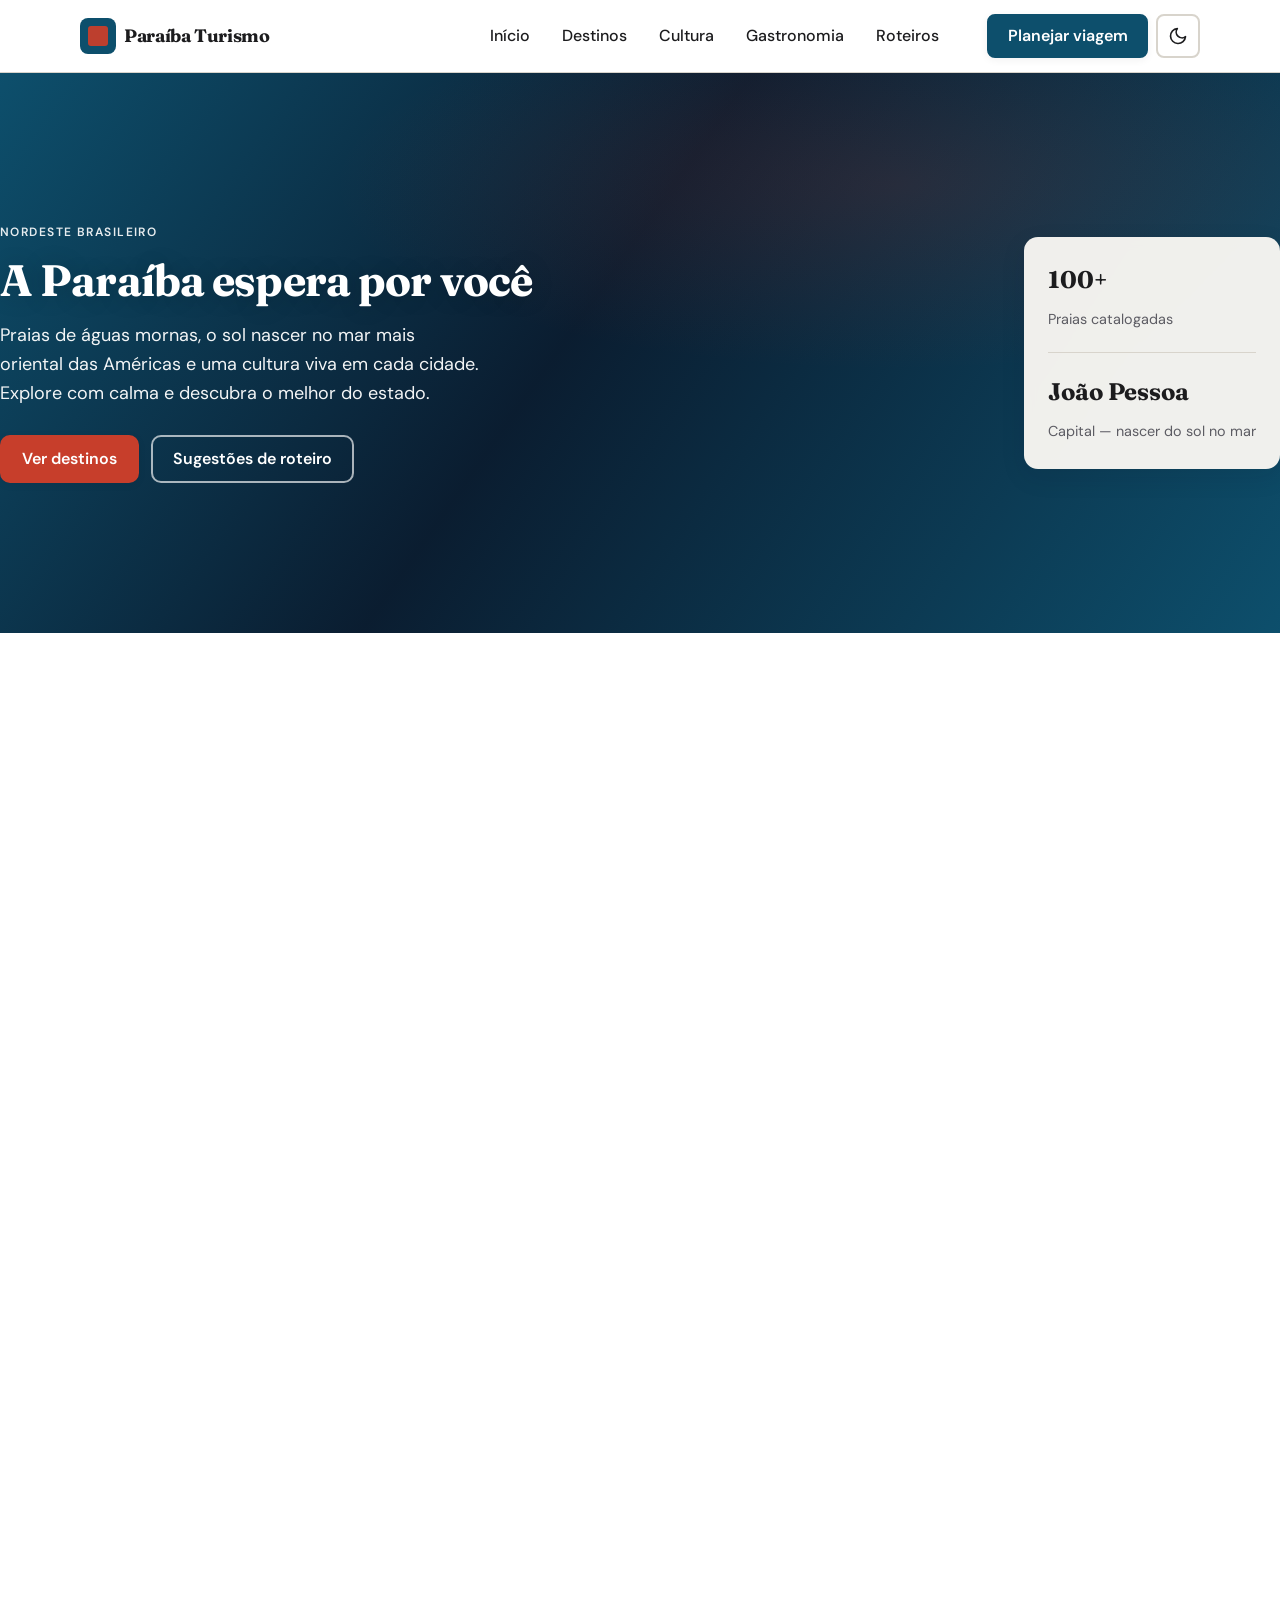
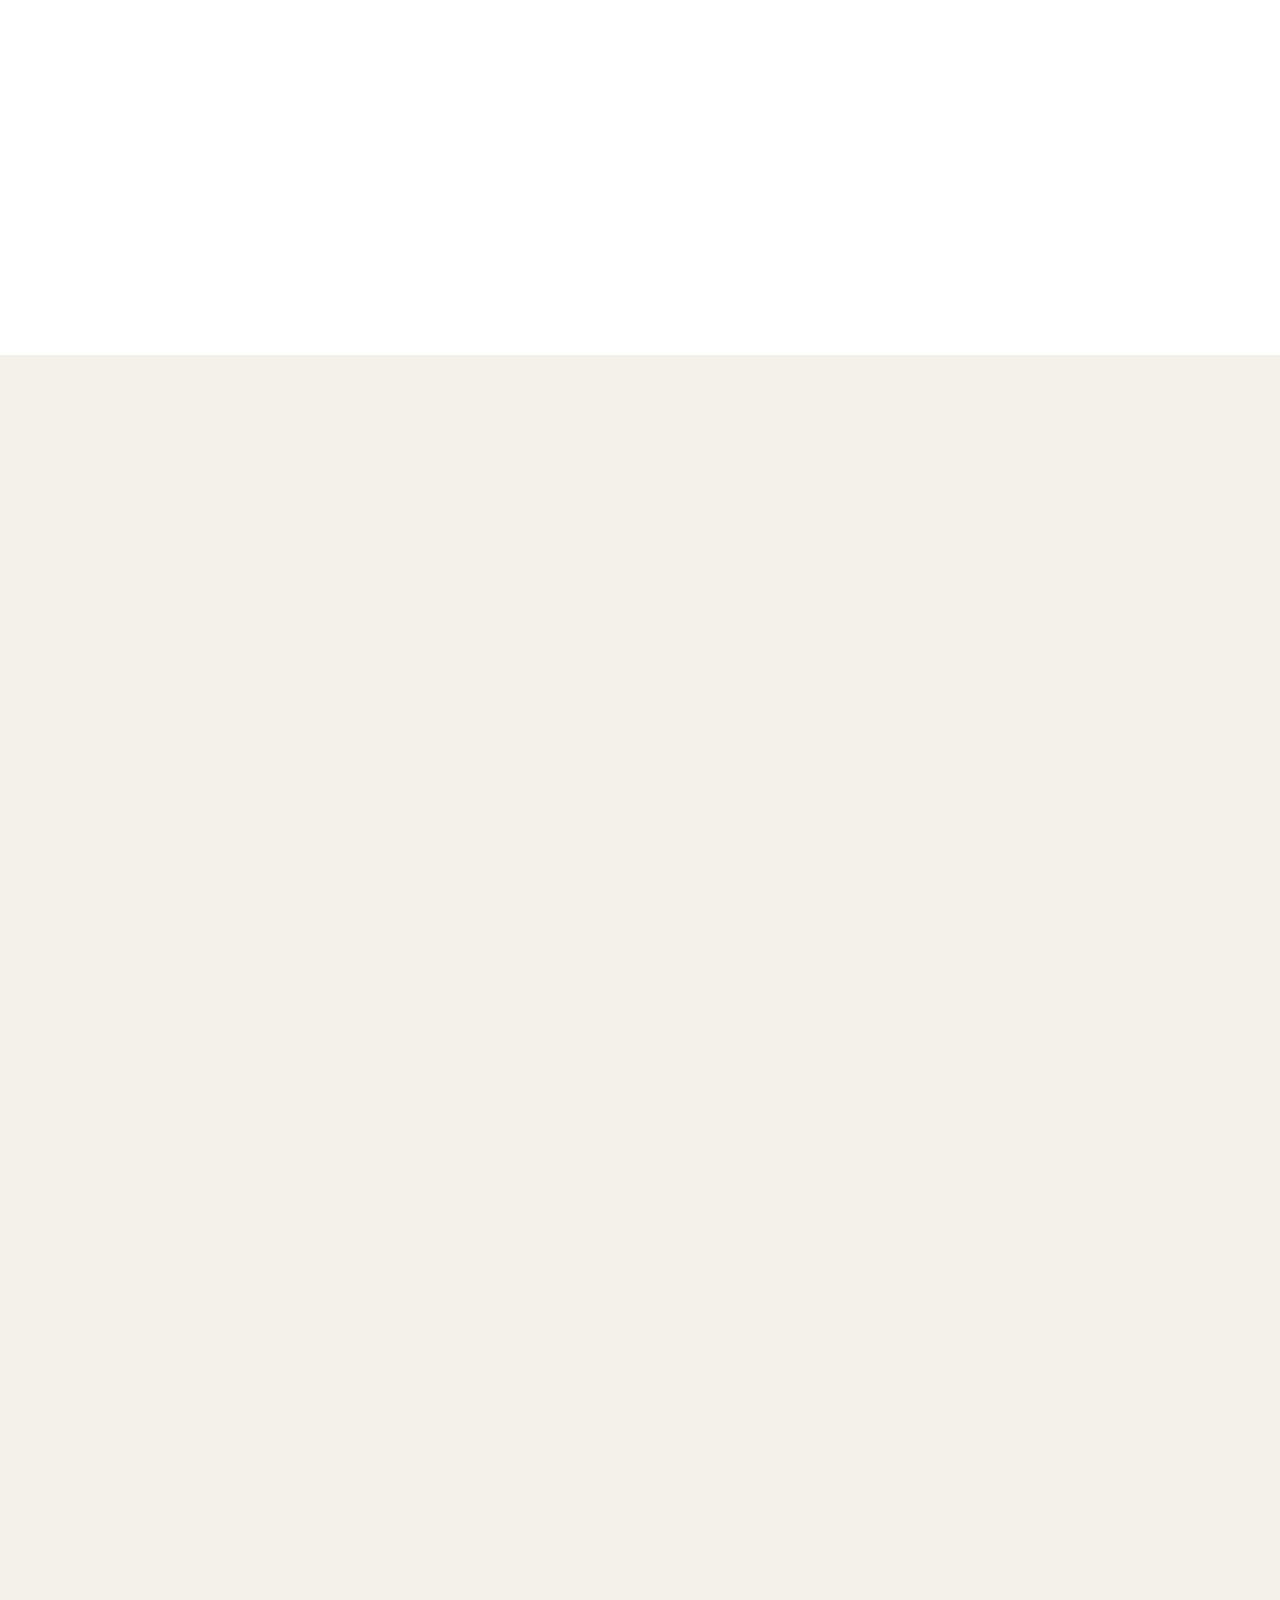
==== commit d03f51ac: "Add files via upload" ====
--- a/index.html
+++ b/index.html
@@ -1,337 +1,389 @@
-<!DOCTYPE html>
-<html lang="pt-BR">
-<head>
-  <meta charset="UTF-8">
-  <meta name="viewport" content="width=device-width, initial-scale=1.0">
-  <meta name="description" content="Descubra a Paraíba: praias, cultura, história e experiências únicas no Nordeste brasileiro.">
-  <title>Paraíba Turismo — Descubra o Nordeste</title>
-  <link rel="preconnect" href="https://fonts.googleapis.com">
-  <link rel="preconnect" href="https://fonts.gstatic.com" crossorigin>
-  <link rel="preconnect" href="https://images.unsplash.com">
-  <link rel="preload" as="image" href="https://images.unsplash.com/photo-1559827260-dc66d52bef19?auto=format&amp;fit=crop&amp;w=1600&amp;q=75" fetchpriority="high">
-  <!-- Fontes sem bloquear render: aplica após carregar (noscript cobre JS desligado) -->
-  <link href="https://fonts.googleapis.com/css2?family=DM+Sans:wght@400;500;600;700&amp;family=Fraunces:opsz,wght@9..144,600;9..144,700&amp;display=swap" rel="stylesheet" media="print" onload="this.media='all'">
-  <noscript><link href="https://fonts.googleapis.com/css2?family=DM+Sans:wght@400;500;600;700&amp;family=Fraunces:opsz,wght@9..144,600;9..144,700&amp;display=swap" rel="stylesheet"></noscript>
-  <!-- ITCSS + tokens em um único arquivo: rode scripts/build-css.ps1 após editar css/ -->
-  <link rel="stylesheet" href="css/site.bundle.css">
-</head>
-<body>
-  <a class="skip-link" href="#conteudo-principal">Ir para o conteúdo</a>
-
-  <header class="site-header" id="topo" tabindex="-1">
-    <div class="container header-inner">
-      <a class="logo" href="#topo" aria-label="Paraíba Turismo — início">
-        <span class="logo-mark" aria-hidden="true"></span>
-        <span class="logo-text">Paraíba Turismo</span>
-      </a>
-
-      <button type="button" class="nav-toggle" id="navToggle" aria-expanded="false" aria-controls="menu-principal" aria-label="Abrir menu">
-        <span class="nav-toggle-bar"></span>
-        <span class="nav-toggle-bar"></span>
-        <span class="nav-toggle-bar"></span>
-      </button>
-
-      <nav class="site-nav" id="menu-principal" aria-label="Principal">
-        <ul class="nav-list">
-          <li><a href="#inicio">Início</a></li>
-          <li><a href="#destinos">Destinos</a></li>
-          <li><a href="#cultura">Cultura</a></li>
-          <li><a href="#gastronomia">Gastronomia</a></li>
-          <li><a href="#roteiros">Roteiros</a></li>
-          <li><a href="#contato" class="nav-cta">Planejar viagem</a></li>
-        </ul>
-      </nav>
-    </div>
-  </header>
-
-  <main id="conteudo-principal">
-    <section class="hero hero--media" id="inicio" aria-labelledby="hero-title">
-      <div class="hero-overlay" aria-hidden="true"></div>
-      <div class="container hero-grid">
-        <div class="hero-copy">
-          <p class="eyebrow">Nordeste brasileiro</p>
-          <h1 id="hero-title">A Paraíba espera por você</h1>
-          <p class="lead">
-            Praias de águas mornas, o sol nascer no mar mais oriental das Américas e uma cultura viva em cada cidade. Explore com calma e descubra o melhor do estado.
-          </p>
-          <div class="hero-actions">
-            <a href="#destinos" class="btn btn-primary">Ver destinos</a>
-            <a href="#roteiros" class="btn btn-secondary">Sugestões de roteiro</a>
-          </div>
-        </div>
-        <div class="hero-panel" role="presentation">
-          <div class="hero-stat">
-            <strong id="stat-praias">100+</strong>
-            <span>Praias catalogadas</span>
-          </div>
-          <div class="hero-stat">
-            <strong id="stat-capital">João Pessoa</strong>
-            <span>Capital — nascer do sol no mar</span>
-          </div>
-        </div>
-      </div>
-    </section>
-
-    <section class="section section-alt" id="destinos" aria-labelledby="destinos-title">
-      <div class="container">
-        <header class="section-head">
-          <h2 id="destinos-title">Destinos em destaque</h2>
-          <p>Do litoral ao sertão, cada região tem identidade própria e hospitalidade marcante.</p>
-        </header>
-
-        <div class="cards-grid" role="list">
-          <article class="card card--media card--featured" role="listitem">
-            <div class="card-media">
-              <img src="https://images.unsplash.com/photo-1519046904884-53103b34b206?w=800&amp;q=80" alt="Orla com coqueiros e mar em dia ensolarado" width="800" height="450" loading="lazy" decoding="async">
-            </div>
-            <div class="card-body">
-              <h3>João Pessoa</h3>
-              <p>Orla de Tambaú e Cabo Branco, Farol do Cabo Branco e centros históricos cheios de charme.</p>
-              <a href="#contato" class="card-link">Quero visitar</a>
-            </div>
-          </article>
-          <article class="card card--media" role="listitem">
-            <div class="card-media">
-              <img src="https://images.unsplash.com/photo-1533174072545-7a4b6ad7a6c3?w=800&amp;q=80" alt="Multidão em evento ao ar livre com iluminação festiva" width="800" height="450" loading="lazy" decoding="async">
-            </div>
-            <div class="card-body">
-              <h3>Campina Grande</h3>
-              <p>O maior São João do mundo e uma cena cultural e universitária pulsante o ano todo.</p>
-              <a href="#contato" class="card-link">Quero visitar</a>
-            </div>
-          </article>
-          <article class="card card--media" role="listitem">
-            <div class="card-media">
-              <img src="https://images.unsplash.com/photo-1506905925346-21bda4d32df4?w=800&amp;q=80" alt="Costa com falésias e mar azul visto de cima" width="800" height="450" loading="lazy" decoding="async">
-            </div>
-            <div class="card-body">
-              <h3>Praias do litoral sul</h3>
-              <p>Tambaba, Coqueirinho e Barra de Gramame — natureza preservada e visual impressionante.</p>
-              <a href="#contato" class="card-link">Quero visitar</a>
-            </div>
-          </article>
-          <article class="card card--media" role="listitem">
-            <div class="card-media">
-              <img src="https://images.unsplash.com/photo-1500382017468-9049fed747ef?w=800&amp;q=80" alt="Paisagem de caatinga com vegetação seca e horizonte amplo" width="800" height="450" loading="lazy" decoding="async">
-            </div>
-            <div class="card-body">
-              <h3>Sertão paraibano</h3>
-              <p>História de cordel, rio São Francisco e cidades como Patos e Cajazeiras.</p>
-              <a href="#contato" class="card-link">Quero visitar</a>
-            </div>
-          </article>
-        </div>
-      </div>
-    </section>
-
-    <section class="section" id="cultura" aria-labelledby="cultura-title">
-      <div class="container split split--culture">
-        <div class="split-text">
-          <h2 id="cultura-title">Cultura e patrimônio</h2>
-          <p>
-            A Paraíba é berço de artistas, poetas e inventores. O Memorial Ciência e o Centro Cultural São Francisco, em João Pessoa, são paradas obrigatórias para quem quer entender a história regional.
-          </p>
-          <p>
-            Festas populares, forró e artesanato em barro e renda consolidam tradições que atravessam gerações.
-          </p>
-          <ul class="check-list">
-            <li>Centro Histórico de João Pessoa</li>
-            <li>Estação Cabo Branco — Ciência, Cultura e Artes</li>
-            <li>Rota do artesanato e feiras locais</li>
-          </ul>
-        </div>
-        <div class="split-visual">
-          <figure class="culture-figure">
-            <img src="https://images.unsplash.com/photo-1467269204594-9661b134dd2b?w=900&amp;q=80" alt="Ruas de cidade histórica com edifícios coloridos sob céu azul" width="900" height="600" loading="lazy" decoding="async">
-          </figure>
-          <aside class="split-aside" aria-label="Destaque cultural">
-            <blockquote class="quote-block">
-              <p>“A cultura é o que permanece quando tudo mais é esquecido.”</p>
-              <footer>— Ambiente que inspira cada visita à Paraíba</footer>
-            </blockquote>
-          </aside>
-        </div>
-      </div>
-    </section>
-
-    <section class="section section-accent" id="gastronomia" aria-labelledby="gastro-title">
-      <div class="container">
-        <header class="section-head section-head-light">
-          <h2 id="gastro-title">Sabores da Paraíba</h2>
-          <p class="gastro-lead">
-            Do litoral ao agreste, a mesa paraibana mistura frutos do mar frescos, raízes indígenas e africanas e o trabalho de quem vive da terra e do mar. É comum encontrar feiras com tapioca na hora, barracas de caldinho à noite e doces de banana que fecham qualquer refeição com carinho.
-          </p>
-        </header>
-
-        <div class="gastro-intro">
-          <p>
-            Na capital e nas praias, prove <strong>tapioca</strong> com manteiga de garrafa ou <strong>queijo coalho</strong> na brasa; nos mercados e restaurantes típicos, pedir <strong>sururu</strong> ou uma <strong>caldeirada</strong> é mergulhar no sabor do litoral. Mais ao interior, entram em cena a <strong>carne de sol</strong>, receitas em panela de barro e doces ligados à festa junina e à feira.
-          </p>
-        </div>
-
-        <div class="gastro-grid" role="list">
-          <article class="gastro-card" role="listitem">
-            <div class="gastro-card-media">
-              <img src="https://images.unsplash.com/photo-1565299624946-b28f40a0ae38?w=640&amp;q=80" alt="Pratos variados sobre mesa — referência à culinária regional" width="640" height="400" loading="lazy" decoding="async">
-            </div>
-            <div class="gastro-card-body">
-              <h3>Tapioca e queijo coalho</h3>
-              <p>Massa crocante de goma hidratada recheada na hora — de coco a cartola salgada. O coalho na brasa, levemente salgado, é presença clássica na orla e em feiras.</p>
-            </div>
-          </article>
-          <article class="gastro-card" role="listitem">
-            <div class="gastro-card-media">
-              <img src="https://images.unsplash.com/photo-1546069901-ba9599a7e63c?w=640&amp;q=80" alt="Salada colorida com legumes frescos em tigela" width="640" height="400" loading="lazy" decoding="async">
-            </div>
-            <div class="gastro-card-body">
-              <h3>Moquecas e peixada</h3>
-              <p>Peixes locais cozidos com leite de coco, dendê ou manteiga da terra, acompanhados de pirão e arroz — herança do litoral nordestino em versões que variam de casa para casa.</p>
-            </div>
-          </article>
-          <article class="gastro-card" role="listitem">
-            <div class="gastro-card-media">
-              <img src="https://images.unsplash.com/photo-1559339352-11d035aa65de?w=640&amp;q=80" alt="Prato com frutos do mar — camarões e temperos" width="640" height="400" loading="lazy" decoding="async">
-            </div>
-            <div class="gastro-card-body">
-              <h3>Sururu e caldinho</h3>
-              <p>O molusco aparece refogado, em ensopados ou em caldinho para dividir à mesa — petisco forte em praia e barzinho.</p>
-            </div>
-          </article>
-          <article class="gastro-card" role="listitem">
-            <div class="gastro-card-media">
-              <img src="https://images.unsplash.com/photo-1544025162-d76694265947?w=640&amp;q=80" alt="Carne assada na grelha com temperos" width="640" height="400" loading="lazy" decoding="async">
-            </div>
-            <div class="gastro-card-body">
-              <h3>Carne de sol</h3>
-              <p>Salgada na medida, desfiada ou em posta, costuma vir com macaxeira, farofa e um toque de manteiga — prato marcante do interior e do agreste.</p>
-            </div>
-          </article>
-          <article class="gastro-card" role="listitem">
-            <div class="gastro-card-media">
-              <img src="https://images.unsplash.com/photo-1578985545062-69928b1d9587?w=640&amp;q=80" alt="Camadas de bolo e chocolate — referência a doces regionais" width="640" height="400" loading="lazy" decoding="async">
-            </div>
-            <div class="gastro-card-body">
-              <h3>Cartola e doces de banana</h3>
-              <p>Banana grelhada com queijo e canela (a cartola) e outros doces caseiros encerram almoços e festas com doçura típica do Nordeste.</p>
-            </div>
-          </article>
-          <article class="gastro-card" role="listitem">
-            <div class="gastro-card-media">
-              <img src="https://images.unsplash.com/photo-1513558161293-cdaf765ed2fd?w=640&amp;q=80" alt="Coquetel com hortelã e gelo — ambiente de bar" width="640" height="400" loading="lazy" decoding="async">
-            </div>
-            <div class="gastro-card-body">
-              <h3>Cachaça artesanal</h3>
-              <p>Engenhos pequenos e rotas culturais valorizam aguardentes regionais — sempre com moderação e, quando possível, visitas guiadas e degustações responsáveis.</p>
-            </div>
-          </article>
-        </div>
-
-        <p class="gastro-tags-label" id="gastro-tags-label">Também vale experimentar:</p>
-        <div class="tags-grid" id="tagsGastro" role="list" aria-labelledby="gastro-tags-label"></div>
-      </div>
-    </section>
-
-    <section class="section section-alt" id="roteiros" aria-labelledby="roteiros-title">
-      <div class="container">
-        <header class="section-head">
-          <h2 id="roteiros-title">Roteiros sugeridos</h2>
-          <p>Escolha um perfil e use como ponto de partida — ajuste ao seu tempo e ritmo.</p>
-        </header>
-        <div class="tabs" data-tabs>
-          <div class="tabs-list" role="tablist" aria-label="Tipos de roteiro">
-            <button type="button" class="tab-btn is-active" role="tab" aria-selected="true" aria-controls="panel-3d" id="tab-3d" tabindex="0">3 dias</button>
-            <button type="button" class="tab-btn" role="tab" aria-selected="false" aria-controls="panel-5d" id="tab-5d" tabindex="-1">5 dias</button>
-            <button type="button" class="tab-btn" role="tab" aria-selected="false" aria-controls="panel-7d" id="tab-7d" tabindex="-1">7 dias</button>
-          </div>
-          <div class="tab-panels">
-            <div class="tab-panel is-active" role="tabpanel" id="panel-3d" aria-labelledby="tab-3d">
-              <ol class="roteiro-list">
-                <li><strong>Dia 1:</strong> Orla de Tambaú, pôr do sol na praia e jantar com música ao vivo.</li>
-                <li><strong>Dia 2:</strong> Centro histórico, Farol e Estação Cabo Branco.</li>
-                <li><strong>Dia 3:</strong> Dia de praia ao sul (Jacumã ou Coqueirinho) com retorno tranquilo.</li>
-              </ol>
-            </div>
-            <div class="tab-panel" role="tabpanel" id="panel-5d" hidden aria-labelledby="tab-5d">
-              <ol class="roteiro-list">
-                <li><strong>Dias 1–2:</strong> João Pessoa completa — praias urbanas e cultura.</li>
-                <li><strong>Dia 3:</strong> Excursão ao litoral sul ou norte conforme temporada.</li>
-                <li><strong>Dia 4:</strong> Campina Grande — museus, gastronomia e vida noturna.</li>
-                <li><strong>Dia 5:</strong> Compras de artesanato e despedida na orla.</li>
-              </ol>
-            </div>
-            <div class="tab-panel" role="tabpanel" id="panel-7d" hidden aria-labelledby="tab-7d">
-              <ol class="roteiro-list">
-                <li><strong>Dias 1–3:</strong> Capital e arredores com visitas culturais espaçadas.</li>
-                <li><strong>Dias 4–5:</strong> Interior ou litoral mais distante com pernoite.</li>
-                <li><strong>Dias 6–7:</strong> Retorno à capital, relax na praia e últimas experiências gastronômicas.</li>
-              </ol>
-            </div>
-          </div>
-        </div>
-      </div>
-    </section>
-
-    <section class="section" id="contato" aria-labelledby="contato-title">
-      <div class="container narrow">
-        <header class="section-head">
-          <h2 id="contato-title">Planeje sua viagem</h2>
-          <p>Deixe seu e-mail e interesses — em um site real, isso conectaria a um formulário ou newsletter.</p>
-        </header>
-        <form class="contact-form" id="formContato" novalidate>
-          <div class="field">
-            <label for="nome">Nome</label>
-            <input type="text" id="nome" name="nome" autocomplete="name" required placeholder="Seu nome completo" aria-describedby="hint-nome">
-            <span class="field-hint" id="hint-nome">Como prefere ser chamado(a) na resposta.</span>
-          </div>
-          <div class="field">
-            <label for="email">E-mail</label>
-            <input type="email" id="email" name="email" autocomplete="email" required placeholder="seu@email.com" aria-describedby="hint-email">
-            <span class="field-hint" id="hint-email">Usaremos apenas para retorno sobre o interesse neste projeto demonstrativo.</span>
-          </div>
-          <div class="field">
-            <label for="interesse">Principal interesse</label>
-            <select id="interesse" name="interesse" required aria-describedby="hint-interesse">
-              <option value="">Selecione uma opção</option>
-              <option value="praias">Praias</option>
-              <option value="cultura">Cultura e história</option>
-              <option value="gastronomia">Gastronomia</option>
-              <option value="sertao">Sertão / interior</option>
-            </select>
-            <span class="field-hint" id="hint-interesse">Ajuda a priorizar sugestões de roteiro.</span>
-          </div>
-          <div class="field">
-            <label for="mensagem">Mensagem (opcional)</label>
-            <textarea id="mensagem" name="mensagem" rows="4" placeholder="Datas, número de pessoas, dúvidas…" aria-describedby="hint-msg"></textarea>
-            <span class="field-hint" id="hint-msg">Período da viagem e preferências deixam o planejamento mais próximo da realidade.</span>
-          </div>
-          <button type="submit" class="btn btn-primary btn-block">Enviar interesse</button>
-          <p class="form-feedback" id="formFeedback" role="status" aria-live="polite"></p>
-        </form>
-      </div>
-    </section>
-  </main>
-
-  <footer class="site-footer">
-    <div class="container footer-grid">
-      <div>
-        <p class="footer-brand">Paraíba Turismo</p>
-        <p class="footer-note">Projeto demonstrativo — conteúdo inspirado no turismo oficial da Paraíba.</p>
-      </div>
-      <nav aria-label="Rodapé">
-        <ul class="footer-links">
-          <li><a href="#inicio">Início</a></li>
-          <li><a href="#destinos">Destinos</a></li>
-          <li><a href="#contato">Contato</a></li>
-        </ul>
-      </nav>
-      <button type="button" class="btn-back-top" id="btnTopo" aria-label="Voltar ao topo">↑ Topo</button>
-    </div>
-    <div class="container footer-bottom">
-      <p>© <span id="anoAtual"></span> — Feito com HTML, CSS e JavaScript</p>
-      <button type="button" class="theme-toggle" id="themeToggle" aria-pressed="false" aria-label="Ativar tema escuro">Tema escuro</button>
-    </div>
-  </footer>
-
-  <script src="js/main.js" defer></script>
-</body>
+<!DOCTYPE html>
+<!--
+  Paraíba Turismo — landing page demonstrativa
+  Estrutura: HTML5 semântico + ARIA para acessibilidade
+  Seções: header (nav) → main (hero, destinos, cultura, gastro, roteiros, contato) → footer
+  CSS: css/site.bundle.css (gerado por scripts/build-css.ps1)
+  JS: js/main.js (menu, abas, tema, formulário, scroll)
+-->
+<html lang="pt-BR">
+<head>
+  <!-- Metadados, performance (preconnect/preload) e folha de estilos -->
+  <meta charset="UTF-8">
+  <meta name="viewport" content="width=device-width, initial-scale=1.0">
+  <meta name="description" content="Descubra a Paraíba: praias, cultura, história e experiências únicas no Nordeste brasileiro.">
+  <title>Paraíba Turismo — Descubra o Nordeste</title>
+  <link rel="preconnect" href="https://fonts.googleapis.com">
+  <link rel="preconnect" href="https://fonts.gstatic.com" crossorigin>
+  <link rel="preconnect" href="https://images.unsplash.com">
+  <link rel="preload" as="image" href="https://images.unsplash.com/photo-1559827260-dc66d52bef19?auto=format&amp;fit=crop&amp;w=1600&amp;q=75" fetchpriority="high">
+  <!-- Fontes sem bloquear render: aplica após carregar (noscript cobre JS desligado) -->
+  <link href="https://fonts.googleapis.com/css2?family=DM+Sans:wght@400;500;600;700&amp;family=Fraunces:opsz,wght@9..144,600;9..144,700&amp;display=swap" rel="stylesheet" media="print" onload="this.media='all'">
+  <noscript><link href="https://fonts.googleapis.com/css2?family=DM+Sans:wght@400;500;600;700&amp;family=Fraunces:opsz,wght@9..144,600;9..144,700&amp;display=swap" rel="stylesheet"></noscript>
+  <!-- ITCSS + tokens em um único arquivo: rode scripts/build-css.ps1 após editar css/ -->
+  <link rel="stylesheet" href="css/site.bundle.css">
+</head>
+<body>
+  <!-- A11y: pula navegação repetitiva e vai direto ao conteúdo -->
+  <a class="skip-link" href="#conteudo-principal">Ir para o conteúdo</a>
+
+  <!-- CABEÇALHO: sticky, logo + nav + CTA + tema + menu mobile -->
+  <header class="site-header" id="topo" tabindex="-1">
+    <div class="container header-inner">
+      <!-- Marca: link para o topo da página -->
+      <a class="logo" href="#topo" aria-label="Paraíba Turismo — início">
+        <span class="logo-mark" aria-hidden="true"></span>
+        <span class="logo-text">Paraíba Turismo</span>
+      </a>
+
+      <!-- Links âncora para cada seção; CTA mobile aparece só no menu expansível -->
+      <nav class="site-nav" id="menu-principal" aria-label="Principal">
+        <ul class="nav-list">
+          <li><a href="#inicio">Início</a></li>
+          <li><a href="#destinos">Destinos</a></li>
+          <li><a href="#cultura">Cultura</a></li>
+          <li><a href="#gastronomia">Gastronomia</a></li>
+          <li><a href="#roteiros">Roteiros</a></li>
+          <li class="nav-cta-item">
+            <a href="#contato" class="nav-cta-mobile">Planejar viagem</a>
+          </li>
+        </ul>
+      </nav>
+
+      <!-- Desktop: CTA + alternância de tema + hambúrguer (mobile) -->
+      <div class="header-actions">
+        <a href="#contato" class="header-cta">Planejar viagem</a>
+        <button type="button" class="theme-toggle" id="themeToggle" aria-pressed="false" aria-label="Ativar tema escuro">
+          <svg class="theme-toggle__icon theme-toggle__icon--moon" xmlns="http://www.w3.org/2000/svg" width="20" height="20" viewBox="0 0 24 24" fill="none" stroke="currentColor" stroke-width="2" stroke-linecap="round" stroke-linejoin="round" aria-hidden="true">
+            <path d="M21 12.79A9 9 0 1 1 11.21 3 7 7 0 0 0 21 12.79z"></path>
+          </svg>
+          <svg class="theme-toggle__icon theme-toggle__icon--sun" xmlns="http://www.w3.org/2000/svg" width="20" height="20" viewBox="0 0 24 24" fill="none" stroke="currentColor" stroke-width="2" stroke-linecap="round" stroke-linejoin="round" aria-hidden="true">
+            <circle cx="12" cy="12" r="5"></circle>
+            <line x1="12" y1="1" x2="12" y2="3"></line>
+            <line x1="12" y1="21" x2="12" y2="23"></line>
+            <line x1="4.22" y1="4.22" x2="5.64" y2="5.64"></line>
+            <line x1="18.36" y1="18.36" x2="19.78" y2="19.78"></line>
+            <line x1="1" y1="12" x2="3" y2="12"></line>
+            <line x1="21" y1="12" x2="23" y2="12"></line>
+            <line x1="4.22" y1="19.78" x2="5.64" y2="18.36"></line>
+            <line x1="18.36" y1="5.64" x2="19.78" y2="4.22"></line>
+          </svg>
+        </button>
+
+        <button type="button" class="nav-toggle" id="navToggle" aria-expanded="false" aria-controls="menu-principal" aria-label="Abrir menu">
+          <span class="nav-toggle-bar"></span>
+          <span class="nav-toggle-bar"></span>
+          <span class="nav-toggle-bar"></span>
+        </button>
+      </div>
+    </div>
+  </header>
+
+  <!-- CONTEÚDO PRINCIPAL: uma única <main> com seções identificadas por id -->
+  <main id="conteudo-principal">
+
+    <!-- Hero: único h1 da página + CTAs principais -->
+    <section class="hero hero--media" id="inicio" aria-labelledby="hero-title">
+      <div class="hero-overlay" aria-hidden="true"></div>
+      <div class="container hero-grid">
+        <div class="hero-copy">
+          <p class="eyebrow">Nordeste brasileiro</p>
+          <h1 id="hero-title">A Paraíba espera por você</h1>
+          <p class="lead">
+            Praias de águas mornas, o sol nascer no mar mais oriental das Américas e uma cultura viva em cada cidade. Explore com calma e descubra o melhor do estado.
+          </p>
+          <div class="hero-actions">
+            <a href="#destinos" class="btn btn--primary">Ver destinos</a>
+            <a href="#roteiros" class="btn btn--inverse">Sugestões de roteiro</a>
+          </div>
+        </div>
+        <div class="hero-panel" role="presentation">
+          <div class="hero-stat">
+            <strong id="stat-praias">100+</strong>
+            <span>Praias catalogadas</span>
+          </div>
+          <div class="hero-stat">
+            <strong id="stat-capital">João Pessoa</strong>
+            <span>Capital — nascer do sol no mar</span>
+          </div>
+        </div>
+      </div>
+    </section>
+
+    <!-- Destinos: grid de cards com container query (.card-slot) -->
+    <section class="section section-alt" id="destinos" aria-labelledby="destinos-title">
+      <div class="container">
+        <header class="section-head">
+          <h2 id="destinos-title">Destinos em destaque</h2>
+          <p>Do litoral ao sertão, cada região tem identidade própria e hospitalidade marcante.</p>
+        </header>
+
+        <div class="cards-grid" role="list">
+          <div class="card-slot" role="listitem">
+            <article class="card card--media card--featured">
+              <div class="card-media">
+                <img src="https://images.unsplash.com/photo-1519046904884-53103b34b206?w=800&amp;q=80" alt="Orla com coqueiros e mar em dia ensolarado" width="800" height="450" loading="lazy" decoding="async">
+              </div>
+              <div class="card-body">
+                <h3>João Pessoa</h3>
+                <p>Orla de Tambaú e Cabo Branco, Farol do Cabo Branco e centros históricos cheios de charme.</p>
+                <a href="#contato" class="card-link">Quero visitar</a>
+              </div>
+            </article>
+          </div>
+          <div class="card-slot" role="listitem">
+            <article class="card card--media">
+              <div class="card-media">
+                <img src="https://images.unsplash.com/photo-1533174072545-7a4b6ad7a6c3?w=800&amp;q=80" alt="Multidão em evento ao ar livre com iluminação festiva" width="800" height="450" loading="lazy" decoding="async">
+              </div>
+              <div class="card-body">
+                <h3>Campina Grande</h3>
+                <p>O maior São João do mundo e uma cena cultural e universitária pulsante o ano todo.</p>
+                <a href="#contato" class="card-link">Quero visitar</a>
+              </div>
+            </article>
+          </div>
+          <div class="card-slot" role="listitem">
+            <article class="card card--media">
+              <div class="card-media">
+                <img src="https://images.unsplash.com/photo-1506905925346-21bda4d32df4?w=800&amp;q=80" alt="Costa com falésias e mar azul visto de cima" width="800" height="450" loading="lazy" decoding="async">
+              </div>
+              <div class="card-body">
+                <h3>Praias do litoral sul</h3>
+                <p>Tambaba, Coqueirinho e Barra de Gramame — natureza preservada e visual impressionante.</p>
+                <a href="#contato" class="card-link">Quero visitar</a>
+              </div>
+            </article>
+          </div>
+          <div class="card-slot" role="listitem">
+            <article class="card card--media">
+              <div class="card-media">
+                <img src="https://images.unsplash.com/photo-1500382017468-9049fed747ef?w=800&amp;q=80" alt="Paisagem de caatinga com vegetação seca e horizonte amplo" width="800" height="450" loading="lazy" decoding="async">
+              </div>
+              <div class="card-body">
+                <h3>Sertão paraibano</h3>
+                <p>História de cordel, rio São Francisco e cidades como Patos e Cajazeiras.</p>
+                <a href="#contato" class="card-link">Quero visitar</a>
+              </div>
+            </article>
+          </div>
+        </div>
+      </div>
+    </section>
+
+    <!-- Cultura: layout split (texto + imagem + citação) -->
+    <section class="section" id="cultura" aria-labelledby="cultura-title">
+      <div class="container split split--culture">
+        <div class="split-text">
+          <h2 id="cultura-title">Cultura e patrimônio</h2>
+          <p>
+            A Paraíba é berço de artistas, poetas e inventores. O Memorial Ciência e o Centro Cultural São Francisco, em João Pessoa, são paradas obrigatórias para quem quer entender a história regional.
+          </p>
+          <p>
+            Festas populares, forró e artesanato em barro e renda consolidam tradições que atravessam gerações.
+          </p>
+          <ul class="check-list">
+            <li>Centro Histórico de João Pessoa</li>
+            <li>Estação Cabo Branco — Ciência, Cultura e Artes</li>
+            <li>Rota do artesanato e feiras locais</li>
+          </ul>
+        </div>
+        <div class="split-visual">
+          <figure class="culture-figure">
+            <img src="https://images.unsplash.com/photo-1467269204594-9661b134dd2b?w=900&amp;q=80" alt="Ruas de cidade histórica com edifícios coloridos sob céu azul" width="900" height="600" loading="lazy" decoding="async">
+          </figure>
+          <aside class="split-aside" aria-label="Destaque cultural">
+            <blockquote class="quote-block">
+              <p>“A cultura é o que permanece quando tudo mais é esquecido.”</p>
+              <footer>— Ambiente que inspira cada visita à Paraíba</footer>
+            </blockquote>
+          </aside>
+        </div>
+      </div>
+    </section>
+
+    <!-- Gastronomia: fundo escuro; tags geradas via JS em #tagsGastro -->
+    <section class="section section-accent" id="gastronomia" aria-labelledby="gastro-title">
+      <div class="container">
+        <header class="section-head section-head-light">
+          <h2 id="gastro-title">Sabores da Paraíba</h2>
+          <p class="gastro-lead">
+            Do litoral ao agreste, a mesa paraibana mistura frutos do mar frescos, raízes indígenas e africanas e o trabalho de quem vive da terra e do mar. É comum encontrar feiras com tapioca na hora, barracas de caldinho à noite e doces de banana que fecham qualquer refeição com carinho.
+          </p>
+        </header>
+
+        <div class="gastro-intro">
+          <p>
+            Na capital e nas praias, prove <strong>tapioca</strong> com manteiga de garrafa ou <strong>queijo coalho</strong> na brasa; nos mercados e restaurantes típicos, pedir <strong>sururu</strong> ou uma <strong>caldeirada</strong> é mergulhar no sabor do litoral. Mais ao interior, entram em cena a <strong>carne de sol</strong>, receitas em panela de barro e doces ligados à festa junina e à feira.
+          </p>
+        </div>
+
+        <div class="gastro-grid" role="list">
+          <article class="gastro-card" role="listitem">
+            <div class="gastro-card-media">
+              <img src="https://images.unsplash.com/photo-1565299624946-b28f40a0ae38?w=640&amp;q=80" alt="Pratos variados sobre mesa — referência à culinária regional" width="640" height="400" loading="lazy" decoding="async">
+            </div>
+            <div class="gastro-card-body">
+              <h3>Tapioca e queijo coalho</h3>
+              <p>Massa crocante de goma hidratada recheada na hora — de coco a cartola salgada. O coalho na brasa, levemente salgado, é presença clássica na orla e em feiras.</p>
+            </div>
+          </article>
+          <article class="gastro-card" role="listitem">
+            <div class="gastro-card-media">
+              <img src="https://images.unsplash.com/photo-1546069901-ba9599a7e63c?w=640&amp;q=80" alt="Salada colorida com legumes frescos em tigela" width="640" height="400" loading="lazy" decoding="async">
+            </div>
+            <div class="gastro-card-body">
+              <h3>Moquecas e peixada</h3>
+              <p>Peixes locais cozidos com leite de coco, dendê ou manteiga da terra, acompanhados de pirão e arroz — herança do litoral nordestino em versões que variam de casa para casa.</p>
+            </div>
+          </article>
+          <article class="gastro-card" role="listitem">
+            <div class="gastro-card-media">
+              <img src="https://images.unsplash.com/photo-1559339352-11d035aa65de?w=640&amp;q=80" alt="Prato com frutos do mar — camarões e temperos" width="640" height="400" loading="lazy" decoding="async">
+            </div>
+            <div class="gastro-card-body">
+              <h3>Sururu e caldinho</h3>
+              <p>O molusco aparece refogado, em ensopados ou em caldinho para dividir à mesa — petisco forte em praia e barzinho.</p>
+            </div>
+          </article>
+          <article class="gastro-card" role="listitem">
+            <div class="gastro-card-media">
+              <img src="https://images.unsplash.com/photo-1544025162-d76694265947?w=640&amp;q=80" alt="Carne assada na grelha com temperos" width="640" height="400" loading="lazy" decoding="async">
+            </div>
+            <div class="gastro-card-body">
+              <h3>Carne de sol</h3>
+              <p>Salgada na medida, desfiada ou em posta, costuma vir com macaxeira, farofa e um toque de manteiga — prato marcante do interior e do agreste.</p>
+            </div>
+          </article>
+          <article class="gastro-card" role="listitem">
+            <div class="gastro-card-media">
+              <img src="https://images.unsplash.com/photo-1578985545062-69928b1d9587?w=640&amp;q=80" alt="Camadas de bolo e chocolate — referência a doces regionais" width="640" height="400" loading="lazy" decoding="async">
+            </div>
+            <div class="gastro-card-body">
+              <h3>Cartola e doces de banana</h3>
+              <p>Banana grelhada com queijo e canela (a cartola) e outros doces caseiros encerram almoços e festas com doçura típica do Nordeste.</p>
+            </div>
+          </article>
+          <article class="gastro-card" role="listitem">
+            <div class="gastro-card-media">
+              <img src="https://images.unsplash.com/photo-1513558161293-cdaf765ed2fd?w=640&amp;q=80" alt="Coquetel com hortelã e gelo — ambiente de bar" width="640" height="400" loading="lazy" decoding="async">
+            </div>
+            <div class="gastro-card-body">
+              <h3>Cachaça artesanal</h3>
+              <p>Engenhos pequenos e rotas culturais valorizam aguardentes regionais — sempre com moderação e, quando possível, visitas guiadas e degustações responsáveis.</p>
+            </div>
+          </article>
+        </div>
+
+        <p class="gastro-tags-label" id="gastro-tags-label">Também vale experimentar:</p>
+        <div class="tags-grid" id="tagsGastro" role="list" aria-labelledby="gastro-tags-label"></div>
+      </div>
+    </section>
+
+    <!-- Roteiros: abas acessíveis (role=tablist, teclado via JS) -->
+    <section class="section section-alt" id="roteiros" aria-labelledby="roteiros-title">
+      <div class="container">
+        <header class="section-head">
+          <h2 id="roteiros-title">Roteiros sugeridos</h2>
+          <p>Escolha um perfil e use como ponto de partida — ajuste ao seu tempo e ritmo.</p>
+        </header>
+        <div class="tabs" data-tabs>
+          <div class="tabs-list" role="tablist" aria-label="Tipos de roteiro">
+            <button type="button" class="tab-btn is-active" role="tab" aria-selected="true" aria-controls="panel-3d" id="tab-3d" tabindex="0">3 dias</button>
+            <button type="button" class="tab-btn" role="tab" aria-selected="false" aria-controls="panel-5d" id="tab-5d" tabindex="-1">5 dias</button>
+            <button type="button" class="tab-btn" role="tab" aria-selected="false" aria-controls="panel-7d" id="tab-7d" tabindex="-1">7 dias</button>
+          </div>
+          <div class="tab-panels">
+            <div class="tab-panel is-active" role="tabpanel" id="panel-3d" aria-labelledby="tab-3d">
+              <ol class="roteiro-list">
+                <li><strong>Dia 1:</strong> Orla de Tambaú, pôr do sol na praia e jantar com música ao vivo.</li>
+                <li><strong>Dia 2:</strong> Centro histórico, Farol e Estação Cabo Branco.</li>
+                <li><strong>Dia 3:</strong> Dia de praia ao sul (Jacumã ou Coqueirinho) com retorno tranquilo.</li>
+              </ol>
+            </div>
+            <div class="tab-panel" role="tabpanel" id="panel-5d" hidden aria-labelledby="tab-5d">
+              <ol class="roteiro-list">
+                <li><strong>Dias 1–2:</strong> João Pessoa completa — praias urbanas e cultura.</li>
+                <li><strong>Dia 3:</strong> Excursão ao litoral sul ou norte conforme temporada.</li>
+                <li><strong>Dia 4:</strong> Campina Grande — museus, gastronomia e vida noturna.</li>
+                <li><strong>Dia 5:</strong> Compras de artesanato e despedida na orla.</li>
+              </ol>
+            </div>
+            <div class="tab-panel" role="tabpanel" id="panel-7d" hidden aria-labelledby="tab-7d">
+              <ol class="roteiro-list">
+                <li><strong>Dias 1–3:</strong> Capital e arredores com visitas culturais espaçadas.</li>
+                <li><strong>Dias 4–5:</strong> Interior ou litoral mais distante com pernoite.</li>
+                <li><strong>Dias 6–7:</strong> Retorno à capital, relax na praia e últimas experiências gastronômicas.</li>
+              </ol>
+            </div>
+          </div>
+        </div>
+      </div>
+    </section>
+
+    <!-- Contato: formulário com validação client-side e feedback aria-live -->
+    <section class="section" id="contato" aria-labelledby="contato-title">
+      <div class="container narrow">
+        <header class="section-head">
+          <h2 id="contato-title">Planeje sua viagem</h2>
+          <p>Deixe seu e-mail e interesses — em um site real, isso conectaria a um formulário ou newsletter.</p>
+        </header>
+        <form class="contact-form" id="formContato" novalidate>
+          <div class="field">
+            <label for="nome">Nome</label>
+            <input type="text" id="nome" name="nome" autocomplete="name" required placeholder="Seu nome completo" aria-describedby="hint-nome">
+            <span class="field-hint" id="hint-nome">Como prefere ser chamado(a) na resposta.</span>
+          </div>
+          <div class="field">
+            <label for="email">E-mail</label>
+            <input type="email" id="email" name="email" autocomplete="email" required placeholder="seu@email.com" aria-describedby="hint-email">
+            <span class="field-hint" id="hint-email">Usaremos apenas para retorno sobre o interesse neste projeto demonstrativo.</span>
+          </div>
+          <div class="field">
+            <label for="interesse">Principal interesse</label>
+            <select id="interesse" name="interesse" required aria-describedby="hint-interesse">
+              <option value="">Selecione uma opção</option>
+              <option value="praias">Praias</option>
+              <option value="cultura">Cultura e história</option>
+              <option value="gastronomia">Gastronomia</option>
+              <option value="sertao">Sertão / interior</option>
+            </select>
+            <span class="field-hint" id="hint-interesse">Ajuda a priorizar sugestões de roteiro.</span>
+          </div>
+          <div class="field">
+            <label for="mensagem">Mensagem (opcional)</label>
+            <textarea id="mensagem" name="mensagem" rows="4" placeholder="Datas, número de pessoas, dúvidas…" aria-describedby="hint-msg"></textarea>
+            <span class="field-hint" id="hint-msg">Período da viagem e preferências deixam o planejamento mais próximo da realidade.</span>
+          </div>
+          <button type="submit" class="btn btn--primary btn--block">Enviar interesse</button>
+          <p class="form-feedback" id="formFeedback" role="status" aria-live="polite"></p>
+        </form>
+      </div>
+    </section>
+  </main>
+
+  <!-- RODAPÉ: links secundários, voltar ao topo e copyright dinâmico (#anoAtual) -->
+  <footer class="site-footer">
+    <div class="container footer-grid">
+      <div>
+        <p class="footer-brand">Paraíba Turismo</p>
+        <p class="footer-note">Projeto demonstrativo — conteúdo inspirado no turismo oficial da Paraíba.</p>
+      </div>
+      <nav aria-label="Rodapé">
+        <ul class="footer-links">
+          <li><a href="#inicio">Início</a></li>
+          <li><a href="#destinos">Destinos</a></li>
+          <li><a href="#contato">Contato</a></li>
+        </ul>
+      </nav>
+      <button type="button" class="btn-back-top" id="btnTopo" aria-label="Voltar ao topo">↑ Topo</button>
+    </div>
+    <div class="container footer-bottom">
+      <p>© <span id="anoAtual"></span> — Feito com HTML, CSS e JavaScript</p>
+    </div>
+  </footer>
+
+  <!-- defer: executa após parse do HTML, sem bloquear render -->
+  <script src="js/main.js" defer></script>
+</body>
 </html>
--- a/css/site.bundle.css
+++ b/css/site.bundle.css
@@ -1,1371 +1,1847 @@
-/* css/tokens/primitives.css */
-:root {
-  /* Paleta bruta — prefixo _ = consumo apenas via tokens semânticos */
-
-  --_white: #ffffff;
-  --_neutral-50: #f9fafb;
-  --_neutral-100: #f4f1eb;
-  --_neutral-200: #e8e4dc;
-  --_neutral-500: #5c5c63;
-  --_neutral-900: #1c1c1e;
-
-  --_ink-950: #0a1628;
-  --_ink-900: #030712;
-
-  --_gray-700: #374151;
-  --_gray-800: #1f2937;
-  --_gray-850: #1a2230;
-  --_gray-900: #111827;
-  --_gray-950: #0f1419;
-
-  --_teal-700: #0d4f6c;
-  --_teal-800: #0a3d54;
-
-  --_blue-500: #2e75b6;
-  --_blue-600: #246094;
-
-  --_accent-500: #c73e2b;
-  --_accent-600: #a83222;
-
-  --_border-light: #d8d4cc;
-
-  --_success-700: #1b6b3b;
-
-  --_rgb-ink-950: 10, 22, 40;
-  --_rgb-teal-700: 13, 79, 108;
-  --_rgb-accent-500: 199, 62, 43;
-  --_rgb-blue-500: 46, 117, 182;
-
-  --_shadow-sm: 0 2px 8px rgba(var(--_rgb-ink-950), 0.06);
-  --_shadow-md: 0 8px 24px rgba(var(--_rgb-ink-950), 0.1);
-  --_shadow-lg: 0 14px 36px rgba(var(--_rgb-ink-950), 0.18);
-
-  --_radius-sm: 8px;
-  --_radius-md: 10px;
-  --_radius-lg: 14px;
-  --_radius-input: 12px;
-
-  --_header-h: 72px;
-
-  --_hero-image: url("https://images.unsplash.com/photo-1559827260-dc66d52bef19?auto=format&fit=crop&w=1600&q=75");
-}
-
-/* css/tokens/spacing.css */
-:root {
-  /* Escala múltipla de 4px (16px = 1rem) */
-  --space-0: 0;
-  --space-1: 0.25rem; /* 4px */
-  --space-2: 0.5rem; /* 8px */
-  --space-3: 0.75rem; /* 12px */
-  --space-4: 1rem; /* 16px */
-  --space-5: 1.25rem; /* 20px */
-  --space-6: 1.5rem; /* 24px */
-  --space-7: 1.75rem; /* 28px */
-  --space-8: 2rem; /* 32px */
-  --space-10: 2.5rem; /* 40px */
-  --space-12: 3rem; /* 48px */
-  --space-16: 4rem; /* 64px */
-
-  /* Aliases semânticos de espaçamento (compatível com o layout existente) */
-  --space-xs: var(--space-2);
-  --space-sm: var(--space-4);
-  --space-md: var(--space-6);
-  --space-lg: var(--space-8);
-  --space-xl: var(--space-12);
-}
-
-/* css/tokens/typography.css */
-:root {
-  --font-sans: "DM Sans", system-ui, sans-serif;
-  --font-display: "Fraunces", Georgia, serif;
-
-  --font-weight-medium: 500;
-  --font-weight-semibold: 600;
-  --font-weight-bold: 700;
-
-  --line-height-body: 1.6;
-  --line-height-tight: 1.2;
-  --line-height-snug: 1.45;
-  --line-height-relaxed: 1.65;
-  --line-height-hero: 1.15;
-
-  --fs-base: clamp(0.875rem, 2vw, 1rem);
-  --fs-h1: clamp(1.75rem, 4vw, 2.5rem);
-  --fs-h2: clamp(1.25rem, 3vw, 1.875rem);
-  --fs-hero: clamp(2rem, 4.5vw, 2.75rem);
-  --fs-section-title: clamp(1.65rem, 3vw, 2rem);
-  --fs-lead: 1.125rem;
-  --fs-md: 1rem;
-  --fs-sm: 0.9rem;
-  --fs-xs: 0.75rem;
-  --fs-stat: 1.5rem;
-  --fs-card-title: 1.15rem;
-  --fs-body-sm: 0.98rem;
-  --fs-label: 0.9rem;
-  --fs-hint: 0.8rem;
-  --fs-caption: 0.875rem;
-}
-
-/* css/tokens/semantic.css */
-:root {
-  /* Checkpoint Aula 10: alterar --color-action-primary atualiza CTAs (.btn-primary, .btn--primary). */
-  --color-bg: var(--_neutral-100);
-  --color-surface: var(--_white);
-  --color-text: var(--_neutral-900);
-  --color-muted: var(--_neutral-500);
-  --color-ink: var(--_ink-950);
-  --color-border: var(--_border-light);
-  --color-hero-side: var(--_neutral-200);
-
-  /* Marca (teal) — navegação, hero, links de conteúdo */
-  --color-brand: var(--_teal-700);
-  --color-brand-hover: var(--_teal-800);
-
-  /* Ação primária (CTAs principais: botões .btn-primary, envio de formulário) */
-  --color-action-primary: var(--_accent-500);
-  --color-action-primary-hover: var(--_accent-600);
-
-  /* Destaque / foco acessível (material Aula 09) */
-  --color-highlight: var(--_blue-500);
-  --color-highlight-hover: var(--_blue-600);
-  --color-focus-ring: var(--_blue-500);
-
-  /* Texto sobre fundos escuros ou coloridos */
-  --color-on-action: var(--_white);
-  --color-on-inverse: var(--_white);
-
-  /* Compatibilidade: accent = ação primária neste projeto */
-  --color-accent: var(--color-action-primary);
-  --color-accent-hover: var(--color-action-primary-hover);
-
-  /* Aliases legados usados nos componentes */
-  --color-primary: var(--color-brand);
-  --color-primary-hover: var(--color-brand-hover);
-  --color-primary-500: var(--color-highlight);
-
-  --shadow-sm: var(--_shadow-sm);
-  --shadow-md: var(--_shadow-md);
-  --shadow-lg: var(--_shadow-lg);
-
-  --radius: var(--_radius-md);
-  --radius-lg: var(--_radius-lg);
-  --radius-input: var(--_radius-input);
-  --radius-ui: var(--_radius-sm);
-
-  --header-h: var(--_header-h);
-
-  --color-border-interactive: rgba(var(--_rgb-teal-700), 0.35);
-  --color-focus-shadow: rgba(var(--_rgb-teal-700), 0.22);
-  --color-btn-focus-glow: rgba(var(--_rgb-blue-500), 0.25);
-
-  --gradient-hero: linear-gradient(
-    125deg,
-    rgba(var(--_rgb-teal-700), 0.93) 0%,
-    rgba(var(--_rgb-ink-950), 0.88) 45%,
-    rgba(var(--_rgb-teal-700), 0.82) 100%
-  );
-  --hero-image: var(--_hero-image);
-
-  --color-hero-overlay: rgba(var(--_rgb-accent-500), 0.15);
-  --color-hero-panel-bg: rgba(248, 246, 242, 0.97);
-
-  --color-success: var(--_success-700);
-
-  --color-on-inverse-muted: rgba(255, 255, 255, 0.88);
-  --color-on-inverse-subtle: rgba(255, 255, 255, 0.75);
-  --color-on-inverse-faint: rgba(255, 255, 255, 0.65);
-  --color-on-inverse-border: rgba(255, 255, 255, 0.4);
-  --color-on-inverse-divider: rgba(255, 255, 255, 0.15);
-  --color-on-inverse-hover-fill: rgba(255, 255, 255, 0.1);
-  --color-on-inverse-ghost-hover: rgba(255, 255, 255, 0.12);
-
-  --color-gastro-card-bg: rgba(255, 255, 255, 0.06);
-  --color-gastro-card-border: rgba(255, 255, 255, 0.14);
-  --color-gastro-card-border-hover: rgba(255, 255, 255, 0.28);
-  --color-gastro-shadow: rgba(0, 0, 0, 0.25);
-  --color-gastro-media-bg: rgba(0, 0, 0, 0.25);
-  --color-gastro-tag-bg: rgba(255, 255, 255, 0.12);
-  --color-gastro-tag-border: rgba(255, 255, 255, 0.35);
-  --color-gastro-body-muted: rgba(255, 255, 255, 0.78);
-
-  --color-header-scrolled-shadow: rgba(var(--_rgb-ink-950), 0.12);
-  --color-header-scrolled-bg: color-mix(in srgb, var(--color-surface) 96%, transparent);
-
-  --color-text-shadow-hero: rgba(0, 0, 0, 0.2);
-}
-
-[data-theme="dark"] {
-  --color-bg: var(--_gray-950);
-  --color-surface: var(--_gray-850);
-  --color-text: var(--_neutral-50);
-  --color-muted: #9ca3af;
-  --color-border: var(--_gray-700);
-  --color-hero-side: var(--_gray-800);
-
-  --shadow-sm: 0 2px 8px rgba(0, 0, 0, 0.35);
-  --shadow-md: 0 8px 28px rgba(0, 0, 0, 0.45);
-  --shadow-lg: 0 14px 40px rgba(0, 0, 0, 0.5);
-
-  --color-border-interactive: rgba(125, 211, 252, 0.45);
-  --color-focus-shadow: rgba(56, 189, 248, 0.25);
-  --color-hero-panel-bg: color-mix(in srgb, var(--color-surface) 92%, transparent);
-
-  --gradient-hero: linear-gradient(
-    125deg,
-    rgba(15, 23, 42, 0.92) 0%,
-    rgba(13, 79, 108, 0.88) 50%,
-    rgba(15, 23, 42, 0.9) 100%
-  );
-
-  --color-on-inverse-divider: rgba(255, 255, 255, 0.12);
-}
-
-/* css/reset.css */
-*,
-*::before,
-*::after {
-  box-sizing: border-box;
-}
-
-html {
-  scroll-behavior: smooth;
-}
-
-@media (prefers-reduced-motion: reduce) {
-  html {
-    scroll-behavior: auto;
-  }
-
-  *,
-  *::before,
-  *::after {
-    animation-duration: 0.01ms !important;
-    transition-duration: 0.01ms !important;
-  }
-}
-
-/* Reset de mídias responsivas */
-img,
-video,
-iframe {
-  max-width: 100%;
-  height: auto;
-  display: block;
-}
-
-/* css/base.css */
-body {
-  margin: 0;
-  font-family: var(--font-sans);
-  font-size: var(--fs-base);
-  line-height: var(--line-height-body);
-  color: var(--color-text);
-  background-color: var(--color-bg);
-}
-
-h1 {
-  font-size: var(--fs-h1);
-}
-
-h2 {
-  font-size: var(--fs-h2);
-}
-
-/* Inputs responsivos */
-input,
-select,
-textarea {
-  width: 100%;
-  box-sizing: border-box;
-}
-
-.skip-link {
-  position: absolute;
-  left: -9999px;
-  top: 0;
-  z-index: 100;
-  padding: 0.75rem 1rem;
-  background: var(--color-brand);
-  color: var(--color-on-action);
-  font-weight: 600;
-  text-decoration: none;
-}
-
-.skip-link:focus {
-  left: 0.5rem;
-  top: 0.5rem;
-}
-
-/* css/layout.css */
-.container {
-  width: min(1120px, 92vw);
-  margin-inline: auto;
-}
-
-.container.narrow {
-  width: min(640px, 92vw);
-}
-
-/* Sections — content-visibility reduz trabalho de pintura/layout fora da viewport */
-.section {
-  padding: clamp(3rem, 6vw, 4.5rem) 0;
-  content-visibility: auto;
-  contain-intrinsic-size: auto 560px;
-}
-
-.section-alt {
-  background: var(--color-surface);
-}
-
-.section-accent {
-  background: var(--color-ink);
-  color: var(--color-on-inverse);
-}
-
-.section-head {
-  text-align: center;
-  max-width: 56ch;
-  margin-inline: auto;
-  margin-bottom: 2.5rem;
-  letter-spacing: 0.01em;
-}
-
-.section-head h2 {
-  font-family: var(--font-display);
-  font-size: var(--fs-section-title);
-  margin: 0 0 0.85rem;
-  letter-spacing: -0.02em;
-}
-
-.section-head p {
-  margin: 0;
-  color: var(--color-muted);
-  line-height: var(--line-height-relaxed);
-}
-
-.section-head-light p,
-.section-head-light .gastro-lead {
-  color: var(--color-on-inverse-muted);
-}
-
-.section-accent .section-head h2 {
-  color: var(--color-on-inverse);
-}
-
-/* Grids */
-.cards-grid {
-  display: grid;
-  grid-template-columns: 1fr; /* mobile-first: 1 coluna */
-  gap: 1.35rem;
-}
-
-/* Tablet ≈ 768px — 2 colunas */
-@media (min-width: 768px) {
-  .cards-grid {
-    grid-template-columns: repeat(2, 1fr);
-  }
-}
-
-/* Desktop ≈ 1200px — 3 colunas, e o card em destaque ocupa 2 */
-@media (min-width: 1200px) {
-  .cards-grid {
-    grid-template-columns: repeat(3, 1fr);
-  }
-
-  .cards-grid .card--featured {
-    grid-column: span 2;
-  }
-}
-
-.split {
-  display: grid;
-  grid-template-columns: 1fr 1fr;
-  gap: 2.5rem;
-  align-items: start;
-}
-
-.split--culture {
-  align-items: stretch;
-}
-
-@media (max-width: 768px) {
-  .split {
-    grid-template-columns: 1fr;
-  }
-}
-
-.split-text h2 {
-  font-family: var(--font-display);
-  font-size: var(--fs-section-title);
-  margin: 0 0 1rem;
-}
-
-.split-text p {
-  color: var(--color-muted);
-  margin: 0 0 1rem;
-}
-
-.check-list {
-  margin: 1.25rem 0 0;
-  padding-left: 1.25rem;
-  color: var(--color-text);
-}
-
-.check-list li {
-  margin-bottom: 0.35rem;
-}
-
-.split-visual {
-  display: flex;
-  flex-direction: column;
-  gap: 1.25rem;
-}
-
-.culture-figure {
-  margin: 0;
-  border-radius: var(--radius-lg);
-  overflow: hidden;
-  box-shadow: var(--shadow-md);
-  border: 1px solid var(--color-border);
-}
-
-.culture-figure img {
-  width: 100%;
-  height: auto;
-  aspect-ratio: 3 / 2;
-  object-fit: cover;
-}
-
-.quote-block {
-  margin: 0;
-  padding: 1.5rem;
-  background: var(--color-surface);
-  border-left: 4px solid var(--color-accent);
-  border-radius: 0 var(--radius-lg) var(--radius-lg) 0;
-  box-shadow: var(--shadow-sm);
-}
-
-.quote-block p {
-  font-family: var(--font-display);
-  font-size: 1.15rem;
-  margin: 0 0 1rem;
-  color: var(--color-text);
-}
-
-.quote-block footer {
-  font-size: 0.875rem;
-  color: var(--color-muted);
-}
-
-/* css/components/nav.css */
-.site-header {
-  position: sticky;
-  top: 0;
-  z-index: 50;
-  background: var(--color-surface);
-  border-bottom: 1px solid var(--color-border);
-  min-height: var(--header-h);
-}
-
-.header-inner {
-  display: flex;
-  align-items: center;
-  justify-content: space-between;
-  gap: 1rem;
-  padding-block: 1rem;
-}
-
-.logo {
-  display: inline-flex;
-  align-items: center;
-  gap: 0.6rem;
-  text-decoration: none;
-  color: var(--color-text);
-  font-weight: 700;
-  font-size: 1.125rem;
-}
-
-.logo-mark {
-  width: 36px;
-  height: 36px;
-  background: var(--color-brand);
-  border-radius: var(--radius-ui);
-  position: relative;
-}
-
-.logo-mark::after {
-  content: "";
-  position: absolute;
-  inset: 8px;
-  background: var(--color-accent);
-  border-radius: 3px;
-  opacity: 0.95;
-}
-
-.logo-text {
-  font-family: var(--font-display);
-  letter-spacing: -0.02em;
-}
-
-.nav-toggle {
-  display: none;
-  flex-direction: column;
-  justify-content: center;
-  gap: 6px;
-  width: 44px;
-  height: 44px;
-  padding: 0;
-  border: 2px solid var(--color-border);
-  border-radius: var(--radius-ui);
-  background: var(--color-surface);
-  cursor: pointer;
-}
-
-.nav-toggle-bar {
-  display: block;
-  width: 20px;
-  height: 2px;
-  margin-inline: auto;
-  background: var(--color-text);
-}
-
-.site-nav .nav-list {
-  display: flex;
-  flex-wrap: wrap;
-  align-items: center;
-  gap: 0.25rem 1.25rem;
-  list-style: none;
-  margin: 0;
-  padding: 0;
-}
-
-.site-nav a {
-  color: var(--color-text);
-  text-decoration: none;
-  font-weight: 500;
-  padding: 0.35rem 0;
-  border-bottom: 2px solid transparent;
-}
-
-.site-nav a:hover,
-.site-nav a:focus-visible {
-  color: var(--color-primary);
-  border-bottom-color: var(--color-primary);
-}
-
-.site-nav .nav-cta {
-  background: var(--color-brand);
-  color: var(--color-on-action) !important;
-  padding: 0.5rem 1rem !important;
-  border-radius: var(--radius-ui);
-  border-bottom: none !important;
-}
-
-.site-nav .nav-cta:hover,
-.site-nav .nav-cta:focus-visible {
-  background: var(--color-brand-hover);
-  color: var(--color-on-action) !important;
-}
-
-@media (max-width: 860px) {
-  .nav-toggle {
-    display: flex;
-  }
-
-  .site-nav {
-    position: absolute;
-    left: 0;
-    right: 0;
-    top: 100%;
-    background: var(--color-surface);
-    border-bottom: 1px solid var(--color-border);
-    padding: 1rem;
-    box-shadow: var(--shadow-sm);
-    display: none;
-  }
-
-  .site-nav.is-open {
-    display: block;
-  }
-
-  .site-nav .nav-list {
-    flex-direction: column;
-    align-items: stretch;
-    gap: 0;
-  }
-
-  .site-nav li {
-    border-bottom: 1px solid var(--color-border);
-  }
-
-  .site-nav li:last-child {
-    border-bottom: none;
-    padding-top: 0.75rem;
-  }
-
-  .site-nav a {
-    display: block;
-    padding: 0.75rem 0;
-  }
-
-  .site-nav .nav-cta {
-    text-align: center;
-  }
-}
-
-/* css/components/navbar.css */
-/* Navbar — extensões da Aula 09 (Desafio Extra)
-   - Estado .header--scrolled aplicado via JS ao rolar > 80px
-   - Reduz o padding e aumenta a sombra para dar sensação de "fixar"
-   - Mantém compatibilidade com o .site-header já existente em nav.css
-*/
-
-.site-header {
-  transition: box-shadow 0.25s ease, padding 0.25s ease,
-    background-color 0.25s ease;
-}
-
-.site-header.header--scrolled {
-  box-shadow: 0 6px 18px var(--color-header-scrolled-shadow);
-  background-color: var(--color-header-scrolled-bg);
-  backdrop-filter: saturate(140%) blur(6px);
-  -webkit-backdrop-filter: saturate(140%) blur(6px);
-}
-
-.site-header.header--scrolled .header-inner {
-  padding-block: 0.5rem;
-}
-
-.site-header.header--scrolled .logo {
-  font-size: 1rem;
-}
-
-.site-header.header--scrolled .logo-mark {
-  width: 30px;
-  height: 30px;
-}
-
-@media (prefers-reduced-motion: reduce) {
-  .site-header,
-  .site-header.header--scrolled .header-inner,
-  .site-header.header--scrolled .logo,
-  .site-header.header--scrolled .logo-mark {
-    transition: none;
-  }
-}
-
-/* css/components/hero.css */
-.hero {
-  padding: clamp(2.5rem, 6vw, 4.5rem) 0;
-  background: var(--color-brand);
-  color: var(--color-on-inverse);
-}
-
-.hero--media {
-  position: relative;
-  isolation: isolate;
-  min-height: min(72vh, 560px);
-  display: flex;
-  align-items: center;
-  background-color: var(--color-brand);
-  background-image: var(--gradient-hero), var(--hero-image);
-  background-size: cover;
-  background-position: center;
-}
-
-.hero-overlay {
-  position: absolute;
-  inset: 0;
-  z-index: 0;
-  pointer-events: none;
-  background: radial-gradient(
-    ellipse 80% 60% at 70% 20%,
-    var(--color-hero-overlay),
-    transparent 55%
-  );
-}
-
-.hero--media .hero-grid {
-  position: relative;
-  z-index: 1;
-  width: 100%;
-}
-
-.hero-grid {
-  display: grid;
-  grid-template-columns: 1fr auto;
-  gap: 2.5rem;
-  align-items: center;
-}
-
-@media (max-width: 768px) {
-  .hero-grid {
-    grid-template-columns: 1fr;
-  }
-
-  .hero--media {
-    min-height: auto;
-    padding-block: clamp(3rem, 10vw, 5rem);
-  }
-}
-
-.eyebrow {
-  text-transform: uppercase;
-  letter-spacing: 0.12em;
-  font-size: var(--fs-xs);
-  font-weight: var(--font-weight-semibold);
-  opacity: 0.9;
-  margin: 0 0 0.75rem;
-}
-
-.hero h1 {
-  font-family: var(--font-display);
-  font-size: var(--fs-hero);
-  font-weight: var(--font-weight-bold);
-  line-height: var(--line-height-hero);
-  margin: 0 0 1rem;
-  letter-spacing: -0.02em;
-  text-shadow: 0 1px 24px var(--color-text-shadow-hero);
-}
-
-.lead {
-  font-size: var(--fs-lead);
-  opacity: 0.95;
-  max-width: 40ch;
-  margin: 0 0 1.75rem;
-}
-
-.hero-actions {
-  display: flex;
-  flex-wrap: wrap;
-  gap: 0.75rem;
-}
-
-.hero-panel {
-  background: var(--color-hero-panel-bg);
-  color: var(--color-text);
-  padding: 1.5rem;
-  border-radius: var(--radius-lg);
-  min-width: min(280px, 100%);
-  box-shadow: var(--shadow-md);
-  backdrop-filter: blur(6px);
-}
-
-.hero-stat + .hero-stat {
-  margin-top: 1.25rem;
-  padding-top: 1.25rem;
-  border-top: 1px solid var(--color-border);
-}
-
-.hero-stat strong {
-  display: block;
-  font-family: var(--font-display);
-  font-size: var(--fs-stat);
-  margin-bottom: 0.25rem;
-}
-
-.hero-stat span {
-  font-size: var(--fs-sm);
-  color: var(--color-muted);
-}
-
-/* css/components/card.css */
-.card {
-  background: var(--color-bg);
-  border: 1px solid var(--color-border);
-  border-radius: var(--radius-lg);
-  padding: 1.5rem;
-  display: flex;
-  flex-direction: column;
-  gap: 0.5rem;
-  overflow: hidden;
-  transition: box-shadow 0.2s ease, border-color 0.2s ease, transform 0.2s ease;
-}
-
-.card--media {
-  padding: 0;
-}
-
-.card:hover {
-  box-shadow: var(--shadow-md);
-  border-color: var(--color-border-interactive);
-}
-
-@media (prefers-reduced-motion: no-preference) {
-  .card--media:hover {
-    transform: translateY(-3px);
-  }
-}
-
-.card-media {
-  aspect-ratio: 16 / 10;
-  overflow: hidden;
-  background: var(--color-border);
-}
-
-.card-media img {
-  width: 100%;
-  height: 100%;
-  object-fit: cover;
-}
-
-.card-body {
-  padding: 1.25rem 1.5rem 1.5rem;
-  display: flex;
-  flex-direction: column;
-  flex: 1;
-  gap: 0.5rem;
-}
-
-.card-icon {
-  font-size: 1.25rem;
-  color: var(--color-brand);
-  margin-bottom: 0.25rem;
-}
-
-.card h3,
-.card-body h3 {
-  font-size: var(--fs-card-title);
-  margin: 0;
-  font-family: var(--font-display);
-}
-
-.card p,
-.card-body p {
-  margin: 0;
-  flex: 1;
-  color: var(--color-muted);
-  font-size: var(--fs-body-sm);
-}
-
-.card-link {
-  margin-top: 0.5rem;
-  font-weight: var(--font-weight-semibold);
-  color: var(--color-brand);
-  text-decoration: none;
-}
-
-.card-link:hover {
-  text-decoration: underline;
-}
-
-/* --- Card em destaque (Aula 09 — Passo 5) ---
-   Ocupa 2 colunas no desktop (regra de grid em layout.css) e
-   recebe um leve realce visual.
-*/
-.card--featured {
-  border-color: var(--color-highlight);
-  box-shadow: var(--shadow-md);
-  position: relative;
-}
-
-.card--featured::before {
-  content: "Destaque";
-  position: absolute;
-  top: 1rem;
-  left: 1rem;
-  z-index: 1;
-  padding: 0.25rem 0.65rem;
-  font-size: var(--fs-xs);
-  font-weight: var(--font-weight-bold);
-  letter-spacing: 0.04em;
-  text-transform: uppercase;
-  color: var(--color-on-action);
-  background: var(--color-highlight);
-  border-radius: 999px;
-  box-shadow: var(--shadow-sm);
-}
-
-.card--featured:hover {
-  box-shadow: var(--shadow-lg);
-}
-
-/* css/components/gastro.css */
-.gastro-lead {
-  max-width: 62ch;
-  margin-inline: auto;
-}
-
-.gastro-intro {
-  max-width: 68ch;
-  margin: 0 auto 2.25rem;
-  text-align: center;
-  color: var(--color-on-inverse-muted);
-  line-height: 1.7;
-}
-
-.gastro-intro p {
-  margin: 0;
-}
-
-.gastro-intro strong {
-  color: var(--color-on-inverse);
-  font-weight: 600;
-}
-
-.gastro-grid {
-  display: grid;
-  grid-template-columns: repeat(auto-fit, minmax(280px, 1fr));
-  gap: 1.35rem;
-  margin-bottom: 0.5rem;
-}
-
-.gastro-card {
-  display: flex;
-  flex-direction: column;
-  background: var(--color-gastro-card-bg);
-  border: 1px solid var(--color-gastro-card-border);
-  border-radius: var(--radius-lg);
-  overflow: hidden;
-  transition: border-color 0.2s ease, box-shadow 0.2s ease;
-}
-
-.gastro-card:hover {
-  border-color: var(--color-gastro-card-border-hover);
-  box-shadow: 0 12px 32px var(--color-gastro-shadow);
-}
-
-.gastro-card-media {
-  aspect-ratio: 16 / 10;
-  overflow: hidden;
-  background: var(--color-gastro-media-bg);
-}
-
-.gastro-card-media img {
-  width: 100%;
-  height: 100%;
-  object-fit: cover;
-}
-
-.gastro-card-body {
-  padding: 1.15rem 1.35rem 1.4rem;
-}
-
-.gastro-card-body h3 {
-  font-family: var(--font-display);
-  font-size: 1.2rem;
-  margin: 0 0 0.5rem;
-  color: var(--color-on-inverse);
-}
-
-.gastro-card-body p {
-  margin: 0;
-  font-size: 0.95rem;
-  color: var(--color-gastro-body-muted);
-  line-height: 1.55;
-}
-
-.gastro-tags-label {
-  text-align: center;
-  font-size: 0.95rem;
-  font-weight: 600;
-  color: var(--color-on-inverse-subtle);
-  margin: 2rem 0 0.85rem;
-}
-
-.tags-grid {
-  display: flex;
-  flex-wrap: wrap;
-  gap: 0.6rem;
-  justify-content: center;
-}
-
-.tag-pill {
-  display: inline-block;
-  padding: 0.5rem 1rem;
-  background: var(--color-gastro-tag-bg);
-  border: 1px solid var(--color-gastro-tag-border);
-  border-radius: 999px;
-  font-size: 0.95rem;
-  font-weight: 500;
-}
-
-/* css/components/tabs.css */
-.tabs {
-  max-width: 640px;
-  margin-inline: auto;
-}
-
-.tabs-list {
-  display: flex;
-  gap: 0.5rem;
-  margin-bottom: 1.5rem;
-  flex-wrap: wrap;
-  justify-content: center;
-}
-
-.tab-btn {
-  font-family: inherit;
-  font-size: var(--fs-md);
-  font-weight: var(--font-weight-semibold);
-  padding: 0.55rem 1.2rem;
-  border: 2px solid var(--color-border);
-  background: var(--color-surface);
-  border-radius: var(--radius-ui);
-  cursor: pointer;
-  color: var(--color-text);
-}
-
-.tab-btn:hover {
-  border-color: var(--color-primary);
-  color: var(--color-primary);
-}
-
-.tab-btn.is-active {
-  background: var(--color-brand);
-  border-color: var(--color-brand);
-  color: var(--color-on-action);
-}
-
-.tab-panel {
-  background: var(--color-surface);
-  border: 1px solid var(--color-border);
-  border-radius: var(--radius-lg);
-  padding: 1.5rem 1.5rem 1.5rem 1.75rem;
-  box-shadow: var(--shadow-sm);
-}
-
-.tab-panel[hidden] {
-  display: none !important;
-}
-
-.roteiro-list {
-  margin: 0;
-  padding-left: 1.25rem;
-}
-
-.roteiro-list li {
-  margin-bottom: 0.65rem;
-  color: var(--color-muted);
-}
-
-.roteiro-list strong {
-  color: var(--color-text);
-}
-
-/* css/components/form.css */
-.contact-form .field {
-  margin-bottom: 1.35rem;
-}
-
-.contact-form label {
-  display: block;
-  font-weight: var(--font-weight-semibold);
-  margin-bottom: 0.4rem;
-  font-size: var(--fs-label);
-  color: var(--color-text);
-}
-
-.field-hint {
-  display: block;
-  margin-top: 0.4rem;
-  font-size: var(--fs-hint);
-  color: var(--color-muted);
-  line-height: var(--line-height-snug);
-}
-
-.contact-form input,
-.contact-form select,
-.contact-form textarea {
-  width: 100%;
-  padding: 0.8rem 1rem;
-  font-family: inherit;
-  font-size: var(--fs-md);
-  line-height: 1.45;
-  border: 1px solid var(--color-border);
-  border-radius: var(--radius-input);
-  background: var(--color-bg);
-  color: var(--color-text);
-  transition: border-color 0.2s ease, box-shadow 0.2s ease,
-    background-color 0.2s ease;
-}
-
-.contact-form textarea {
-  resize: vertical;
-  min-height: 8rem;
-}
-
-.contact-form select {
-  appearance: none;
-  padding-right: 2.75rem;
-  background-image: url("data:image/svg+xml,%3Csvg xmlns='http://www.w3.org/2000/svg' width='20' height='20' fill='none' stroke='%235c5c63' stroke-width='2' stroke-linecap='round' stroke-linejoin='round'%3E%3Cpath d='M5 8l5 5 5-5'/%3E%3C/svg%3E");
-  background-repeat: no-repeat;
-  background-position: right 0.85rem center;
-  background-size: 1.1rem;
-  cursor: pointer;
-}
-
-.contact-form input:hover,
-.contact-form select:hover,
-.contact-form textarea:hover {
-  border-color: var(--color-border-interactive);
-}
-
-.contact-form input:focus-visible,
-.contact-form select:focus-visible,
-.contact-form textarea:focus-visible {
-  outline: none;
-  border-color: var(--color-primary);
-  background: var(--color-surface);
-  box-shadow: 0 0 0 3px var(--color-focus-shadow);
-}
-
-.contact-form .btn-primary.btn-block {
-  padding-block: 0.85rem;
-  border-radius: var(--radius-input);
-  font-size: 1.02rem;
-}
-
-.form-feedback {
-  margin-top: 1rem;
-  min-height: 1.5rem;
-  font-size: 0.95rem;
-  font-weight: 500;
-}
-
-.form-feedback.is-success {
-  color: var(--color-success);
-}
-
-.form-feedback.is-error {
-  color: var(--color-accent);
-}
-
-/* css/components/btn.css */
-/* Botão BEM (Aula 09 — Desafio Extra)
-   Variantes: .btn--primary, .btn--outline, .btn--ghost
-   Usa Custom Properties para cores e estado :focus-visible acessível.
-*/
-
-.btn {
-  --btn-bg: transparent;
-  --btn-fg: var(--color-text);
-  --btn-border: transparent;
-  --btn-bg-hover: transparent;
-  --btn-fg-hover: var(--color-text);
-  --btn-border-hover: transparent;
-  --btn-focus-ring: var(--color-focus-ring);
-
-  display: inline-flex;
-  align-items: center;
-  justify-content: center;
-  gap: var(--space-xs);
-  padding: 0.65rem 1.25rem;
-  font-family: inherit;
-  font-size: var(--fs-md);
-  font-weight: var(--font-weight-semibold);
-  line-height: var(--line-height-tight);
-  border-radius: var(--radius);
-  border: 2px solid var(--btn-border);
-  background: var(--btn-bg);
-  color: var(--btn-fg);
-  cursor: pointer;
-  text-decoration: none;
-  transition: background 0.15s ease, color 0.15s ease,
-    border-color 0.15s ease, box-shadow 0.15s ease, transform 0.15s ease;
-}
-
-.btn:hover {
-  background: var(--btn-bg-hover);
-  color: var(--btn-fg-hover);
-  border-color: var(--btn-border-hover);
-}
-
-.btn:active {
-  transform: translateY(1px);
-}
-
-.btn:focus-visible {
-  outline: 3px solid var(--btn-focus-ring);
-  outline-offset: 3px;
-  box-shadow: 0 0 0 4px var(--color-btn-focus-glow);
-}
-
-.btn:disabled,
-.btn[aria-disabled="true"] {
-  opacity: 0.55;
-  cursor: not-allowed;
-}
-
-/* --- Variante primária --- */
-.btn--primary {
-  --btn-bg: var(--color-action-primary);
-  --btn-fg: var(--color-on-action);
-  --btn-border: var(--color-action-primary);
-  --btn-bg-hover: var(--color-action-primary-hover);
-  --btn-fg-hover: var(--color-on-action);
-  --btn-border-hover: var(--color-action-primary-hover);
-  box-shadow: var(--shadow-sm);
-}
-
-/* --- Variante outline --- */
-.btn--outline {
-  --btn-bg: transparent;
-  --btn-fg: var(--color-highlight);
-  --btn-border: var(--color-highlight);
-  --btn-bg-hover: var(--color-highlight);
-  --btn-fg-hover: var(--color-on-action);
-  --btn-border-hover: var(--color-highlight);
-}
-
-/* --- Variante ghost (sem borda nem fundo) --- */
-.btn--ghost {
-  --btn-bg: transparent;
-  --btn-fg: var(--color-highlight);
-  --btn-border: transparent;
-  --btn-bg-hover: rgba(var(--_rgb-blue-500), 0.12);
-  --btn-fg-hover: var(--color-brand-hover);
-  --btn-border-hover: transparent;
-}
-
-.btn--block {
-  width: 100%;
-}
-
-/* css/components/footer.css */
-.site-footer {
-  background: var(--color-ink);
-  color: var(--color-on-inverse-muted);
-  padding: 2.5rem 0 0;
-}
-
-.footer-grid {
-  display: flex;
-  flex-wrap: wrap;
-  align-items: flex-start;
-  justify-content: space-between;
-  gap: 1.5rem;
-  padding-bottom: 2rem;
-  border-bottom: 1px solid var(--color-on-inverse-divider);
-}
-
-.footer-brand {
-  font-family: var(--font-display);
-  font-weight: var(--font-weight-bold);
-  font-size: 1.125rem;
-  margin: 0 0 0.35rem;
-  color: var(--color-on-inverse);
-}
-
-.footer-note {
-  margin: 0;
-  font-size: 0.875rem;
-  opacity: 0.75;
-  max-width: 28ch;
-}
-
-.footer-links {
-  list-style: none;
-  margin: 0;
-  padding: 0;
-  display: flex;
-  gap: 1.25rem;
-}
-
-.footer-links a {
-  color: var(--color-on-inverse);
-  text-decoration: none;
-  font-weight: 500;
-}
-
-.footer-links a:hover {
-  text-decoration: underline;
-}
-
-.btn-back-top {
-  font-family: inherit;
-  font-size: var(--fs-sm);
-  font-weight: var(--font-weight-semibold);
-  padding: 0.5rem 1rem;
-  border-radius: var(--radius-ui);
-  border: 2px solid var(--color-on-inverse-border);
-  background: transparent;
-  color: var(--color-on-inverse);
-  cursor: pointer;
-}
-
-.btn-back-top:hover {
-  background: var(--color-on-inverse-hover-fill);
-}
-
-.footer-bottom {
-  padding: 1rem 0 1.5rem;
-  text-align: center;
-  font-size: var(--fs-xs);
-  opacity: 0.65;
-  display: flex;
-  flex-wrap: wrap;
-  align-items: center;
-  justify-content: center;
-  gap: var(--space-4);
-}
-
-.theme-toggle {
-  font-family: inherit;
-  font-size: var(--fs-sm);
-  font-weight: var(--font-weight-semibold);
-  padding: 0.45rem 0.9rem;
-  border-radius: var(--radius-ui);
-  border: 2px solid var(--color-on-inverse-border);
-  background: transparent;
-  color: var(--color-on-inverse);
-  cursor: pointer;
-}
-
-.theme-toggle:hover {
-  background: var(--color-on-inverse-hover-fill);
-}
-
-.theme-toggle[aria-pressed="true"] {
-  background: var(--color-on-inverse-ghost-hover);
-  border-color: var(--color-on-inverse);
-}
-
-.footer-bottom p {
-  margin: 0;
-}
-
-/* css/utilities.css */
-.btn {
-  display: inline-flex;
-  align-items: center;
-  justify-content: center;
-  padding: 0.65rem 1.25rem;
-  font-family: inherit;
-  font-size: var(--fs-md);
-  font-weight: var(--font-weight-semibold);
-  border-radius: var(--radius-ui);
-  border: 2px solid transparent;
-  cursor: pointer;
-  text-decoration: none;
-  transition: background 0.15s ease, color 0.15s ease, border-color 0.15s ease,
-    box-shadow 0.15s ease;
-}
-
-.btn-primary {
-  background: var(--color-action-primary);
-  color: var(--color-on-action);
-  border-color: var(--color-action-primary);
-  box-shadow: var(--shadow-sm);
-}
-
-.btn-primary:hover {
-  background: var(--color-action-primary-hover);
-  border-color: var(--color-action-primary-hover);
-}
-
-.btn-secondary {
-  background: transparent;
-  color: var(--color-on-inverse);
-  border-color: var(--color-on-inverse-faint);
-}
-
-.btn-secondary:hover {
-  background: var(--color-on-inverse-ghost-hover);
-  border-color: var(--color-on-inverse);
-}
-
-.btn-block {
-  width: 100%;
-}
-
+/* Paraiba Turismo - bundle (Aula 11: @layer + ITCSS) */
+@layer tokens, reset, base, layout, components, overrides;
+
+@layer tokens {
+  /* css/tokens/primitives.css */
+/*
+  Tokens primitivos — paleta bruta (cores hex, sombras, raios)
+  Regra: prefixo _ indica uso APENAS via tokens semânticos (semantic.css)
+  Componentes não devem referenciar --_ diretamente.
+*/
+:root {
+
+  --_white: #ffffff;
+  --_neutral-50: #f9fafb;
+  --_neutral-100: #f4f1eb;
+  --_neutral-200: #e8e4dc;
+  --_neutral-500: #5c5c63;
+  --_neutral-900: #1c1c1e;
+
+  --_ink-950: #0a1628;
+  --_ink-900: #030712;
+
+  --_gray-400: #9ca3af;
+  --_gray-700: #374151;
+  --_gray-800: #1f2937;
+  --_gray-850: #1a2230;
+  --_gray-900: #111827;
+  --_gray-950: #0f1419;
+
+  --_teal-700: #0d4f6c;
+  --_teal-800: #0a3d54;
+
+  --_blue-500: #2e75b6;
+  --_blue-600: #246094;
+
+  --_accent-500: #c73e2b;
+  --_accent-600: #a83222;
+
+  --_border-light: #d8d4cc;
+
+  --_success-700: #1b6b3b;
+
+  --_rgb-ink-950: 10, 22, 40;
+  --_rgb-teal-700: 13, 79, 108;
+  --_rgb-accent-500: 199, 62, 43;
+  --_rgb-blue-500: 46, 117, 182;
+
+  --_shadow-sm: 0 2px 8px rgba(var(--_rgb-ink-950), 0.06);
+  --_shadow-md: 0 8px 24px rgba(var(--_rgb-ink-950), 0.1);
+  --_shadow-lg: 0 14px 36px rgba(var(--_rgb-ink-950), 0.18);
+
+  --_radius-sm: 8px;
+  --_radius-md: 10px;
+  --_radius-lg: 14px;
+  --_radius-input: 12px;
+
+  --_header-h: 72px;
+
+  --_hero-image: url("https://images.unsplash.com/photo-1559827260-dc66d52bef19?auto=format&fit=crop&w=1600&q=75");
+}
+
+  /* css/tokens/spacing.css */
+/* Tokens de espaçamento — escala múltipla de 4px (1rem = 16px) */
+:root {
+  /* Escala múltipla de 4px (16px = 1rem) */
+  --space-0: 0;
+  --space-1: 0.25rem; /* 4px */
+  --space-2: 0.5rem; /* 8px */
+  --space-3: 0.75rem; /* 12px */
+  --space-4: 1rem; /* 16px */
+  --space-5: 1.25rem; /* 20px */
+  --space-6: 1.5rem; /* 24px */
+  --space-7: 1.75rem; /* 28px */
+  --space-8: 2rem; /* 32px */
+  --space-10: 2.5rem; /* 40px */
+  --space-12: 3rem; /* 48px */
+  --space-16: 4rem; /* 64px */
+
+  /* Aliases semânticos de espaçamento (compatível com o layout existente) */
+  --space-xs: var(--space-2);
+  --space-sm: var(--space-4);
+  --space-md: var(--space-6);
+  --space-lg: var(--space-8);
+  --space-xl: var(--space-12);
+}
+
+  /* css/tokens/typography.css */
+/*
+  Tipografia — fontes, pesos, line-heights e tamanhos fluidos (clamp)
+  html { font-size } escala 1rem conforme a largura da viewport
+*/
+/* Escala fluida na raiz — 1rem nos tokens acompanha o viewport (Aula 11) */
+html {
+  font-size: clamp(16px, 1.1vw, 20px);
+}
+
+:root {
+  --font-sans: "DM Sans", system-ui, sans-serif;
+  --font-display: "Fraunces", Georgia, serif;
+
+  --font-weight-medium: 500;
+  --font-weight-semibold: 600;
+  --font-weight-bold: 700;
+
+  --line-height-body: 1.6;
+  --line-height-tight: 1.2;
+  --line-height-snug: 1.45;
+  --line-height-relaxed: 1.65;
+  --line-height-hero: 1.15;
+
+  --fs-base: clamp(1rem, 1.5vw, 1.125rem);
+  --fs-h1: clamp(1.75rem, 4vw, 2.5rem);
+  --fs-h2: clamp(1.25rem, 3vw, 1.875rem);
+  --fs-hero: clamp(2rem, 4.5vw, 2.75rem);
+  --fs-section-title: clamp(1.65rem, 3vw, 2rem);
+  --fs-lead: 1.125rem;
+  --fs-md: 1rem;
+  --fs-sm: 0.9rem;
+  --fs-xs: 0.75rem;
+  --fs-stat: 1.5rem;
+  --fs-card-title: 1.15rem;
+  --fs-body-sm: 0.98rem;
+  --fs-label: 0.9rem;
+  --fs-hint: 0.8rem;
+  --fs-caption: 0.875rem;
+}
+
+  /* css/tokens/semantic.css */
+/*
+  Tokens semânticos — cores e efeitos com significado de UI
+  Consumidos pelos componentes (--color-brand, --color-text, etc.)
+  Tema escuro: sobrescreve variáveis via [data-theme="dark"]
+*/
+:root {
+  --color-bg: var(--_neutral-100);
+  --color-surface: var(--_white);
+  --color-text: var(--_neutral-900);
+  --color-muted: var(--_neutral-500);
+  --color-ink: var(--_ink-950);
+  --color-border: var(--_border-light);
+  --color-hero-side: var(--_neutral-200);
+
+  /* Marca (teal) — navegação, hero, links de conteúdo */
+  --color-brand: var(--_teal-700);
+  --color-brand-hover: var(--_teal-800);
+
+  /* Ação primária (CTAs principais: botões .btn--primary, envio de formulário) */
+  --color-action-primary: var(--_accent-500);
+  --color-action-primary-hover: var(--_accent-600);
+
+  /* Destaque / foco acessível (material Aula 09) */
+  --color-highlight: var(--_blue-500);
+  --color-highlight-hover: var(--_blue-600);
+  --color-focus-ring: var(--_blue-500);
+
+  /* Texto sobre fundos escuros ou coloridos */
+  --color-on-action: var(--_white);
+  --color-on-inverse: var(--_white);
+
+  /* Compatibilidade: accent = ação primária neste projeto */
+  --color-accent: var(--color-action-primary);
+  --color-accent-hover: var(--color-action-primary-hover);
+
+  /* Aliases legados usados nos componentes */
+  --color-primary: var(--color-brand);
+  --color-primary-hover: var(--color-brand-hover);
+  --color-primary-500: var(--color-highlight);
+
+  --shadow-sm: var(--_shadow-sm);
+  --shadow-md: var(--_shadow-md);
+  --shadow-lg: var(--_shadow-lg);
+
+  --radius: var(--_radius-md);
+  --radius-lg: var(--_radius-lg);
+  --radius-input: var(--_radius-input);
+  --radius-ui: var(--_radius-sm);
+
+  --header-h: var(--_header-h);
+
+  --color-border-interactive: rgba(var(--_rgb-teal-700), 0.35);
+  --color-focus-shadow: rgba(var(--_rgb-teal-700), 0.22);
+  --color-btn-focus-glow: rgba(var(--_rgb-blue-500), 0.25);
+  --color-btn-ghost-hover-bg: rgba(var(--_rgb-blue-500), 0.12);
+
+  --gradient-hero: linear-gradient(
+    125deg,
+    rgba(var(--_rgb-teal-700), 0.93) 0%,
+    rgba(var(--_rgb-ink-950), 0.88) 45%,
+    rgba(var(--_rgb-teal-700), 0.82) 100%
+  );
+  --hero-image: var(--_hero-image);
+
+  --color-hero-overlay: rgba(var(--_rgb-accent-500), 0.15);
+  --color-hero-panel-bg: rgba(248, 246, 242, 0.97);
+
+  --color-success: var(--_success-700);
+
+  --color-on-inverse-muted: rgba(255, 255, 255, 0.88);
+  --color-on-inverse-subtle: rgba(255, 255, 255, 0.75);
+  --color-on-inverse-faint: rgba(255, 255, 255, 0.65);
+  --color-on-inverse-border: rgba(255, 255, 255, 0.4);
+  --color-on-inverse-divider: rgba(255, 255, 255, 0.15);
+  --color-on-inverse-hover-fill: rgba(255, 255, 255, 0.1);
+  --color-on-inverse-ghost-hover: rgba(255, 255, 255, 0.12);
+
+  --color-gastro-card-bg: rgba(255, 255, 255, 0.06);
+  --color-gastro-card-border: rgba(255, 255, 255, 0.14);
+  --color-gastro-card-border-hover: rgba(255, 255, 255, 0.28);
+  --color-gastro-shadow: rgba(0, 0, 0, 0.25);
+  --color-gastro-media-bg: rgba(0, 0, 0, 0.25);
+  --color-gastro-tag-bg: rgba(255, 255, 255, 0.12);
+  --color-gastro-tag-border: rgba(255, 255, 255, 0.35);
+  --color-gastro-body-muted: rgba(255, 255, 255, 0.78);
+
+  --color-header-scrolled-shadow: rgba(var(--_rgb-ink-950), 0.12);
+  --color-header-scrolled-bg: color-mix(in srgb, var(--color-surface) 96%, transparent);
+
+  --color-text-shadow-hero: rgba(0, 0, 0, 0.2);
+}
+
+/* Sobrescreve tokens do tema claro quando data-theme="dark" no <html> */
+[data-theme="dark"] {
+  --color-bg: var(--_gray-950);
+  --color-surface: var(--_gray-850);
+  --color-text: var(--_neutral-50);
+  --color-muted: var(--_gray-400);
+  --color-border: var(--_gray-700);
+  --color-hero-side: var(--_gray-800);
+
+  --shadow-sm: 0 2px 8px rgba(0, 0, 0, 0.35);
+  --shadow-md: 0 8px 28px rgba(0, 0, 0, 0.45);
+  --shadow-lg: 0 14px 40px rgba(0, 0, 0, 0.5);
+
+  --color-border-interactive: rgba(125, 211, 252, 0.45);
+  --color-focus-shadow: rgba(56, 189, 248, 0.25);
+  --color-hero-panel-bg: color-mix(in srgb, var(--color-surface) 92%, transparent);
+
+  --gradient-hero: linear-gradient(
+    125deg,
+    rgba(15, 23, 42, 0.92) 0%,
+    rgba(13, 79, 108, 0.88) 50%,
+    rgba(15, 23, 42, 0.9) 100%
+  );
+
+  --color-on-inverse-divider: rgba(255, 255, 255, 0.12);
+}
+
+}
+
+@layer reset {
+  /* css/reset.css */
+/* Reset global — box-sizing, scroll suave, mídias fluidas e reduced-motion */
+
+*,
+*::before,
+*::after {
+  box-sizing: border-box;
+}
+
+html {
+  scroll-behavior: smooth;
+}
+
+@media (prefers-reduced-motion: reduce) {
+  html {
+    scroll-behavior: auto;
+  }
+
+  *,
+  *::before,
+  *::after {
+    animation-duration: 0.01ms !important;
+    transition-duration: 0.01ms !important;
+  }
+}
+
+/* Imagens e vídeos nunca ultrapassam o container pai */
+img,
+video,
+iframe {
+  max-width: 100%;
+  height: auto;
+  display: block;
+}
+
+}
+
+@layer base {
+  /* css/base.css */
+/* Estilos base do documento (tipografia, skip link, inputs) */
+
+body {
+  margin: 0;
+  font-family: var(--font-sans);
+  font-size: var(--fs-base);
+  line-height: var(--line-height-body);
+  color: var(--color-text);
+  background-color: var(--color-bg);
+}
+
+h1 {
+  font-size: var(--fs-h1);
+}
+
+h2 {
+  font-size: var(--fs-h2);
+}
+
+/* Inputs responsivos */
+input,
+select,
+textarea {
+  width: 100%;
+  box-sizing: border-box;
+}
+
+/* Skip link: visível apenas ao receber foco (teclado) */
+.skip-link {
+  position: absolute;
+  left: -9999px;
+  top: 0;
+  z-index: 100;
+  padding: 0.75rem 1rem;
+  background: var(--color-brand);
+  color: var(--color-on-action);
+  font-weight: 600;
+  text-decoration: none;
+}
+
+.skip-link:focus {
+  left: 0.5rem;
+  top: 0.5rem;
+}
+
+}
+
+@layer layout {
+  /* css/layout.css */
+/*
+  Layout global — containers, seções e grids de página
+  Breakpoints principais: 768px (tablet), 1200px (desktop cards)
+*/
+
+/* Largura máxima centralizada em todas as seções */
+.container {
+  width: min(1120px, 92vw);
+  margin-inline: auto;
+}
+
+.container.narrow {
+  width: min(640px, 92vw);
+}
+
+/* Sections — content-visibility reduz trabalho de pintura/layout fora da viewport */
+.section {
+  padding: clamp(3rem, 6vw, 4.5rem) 0;
+  content-visibility: auto;
+  contain-intrinsic-size: auto 560px;
+}
+
+.section-alt {
+  background: var(--color-surface);
+}
+
+.section-accent {
+  background: var(--color-ink);
+  color: var(--color-on-inverse);
+}
+
+.section-head {
+  text-align: center;
+  max-width: 56ch;
+  margin-inline: auto;
+  margin-bottom: 2.5rem;
+  letter-spacing: 0.01em;
+}
+
+.section-head h2 {
+  font-family: var(--font-display);
+  font-size: var(--fs-section-title);
+  margin: 0 0 0.85rem;
+  letter-spacing: -0.02em;
+}
+
+.section-head p {
+  margin: 0;
+  color: var(--color-muted);
+  line-height: var(--line-height-relaxed);
+}
+
+.section-head-light p,
+.section-head-light .gastro-lead {
+  color: var(--color-on-inverse-muted);
+}
+
+.section-accent .section-head h2 {
+  color: var(--color-on-inverse);
+}
+
+/* Grids — container query por célula do card (Aula 11, Caminho B) */
+.cards-grid {
+  display: grid;
+  grid-template-columns: 1fr; /* mobile-first: 1 coluna */
+  gap: 1.35rem;
+}
+
+.cards-grid > .card-slot {
+  container-type: inline-size;
+  container-name: destinos;
+  min-width: 0;
+}
+
+.cards-grid > .card-slot > .card {
+  height: 100%;
+}
+
+/* Tablet ≈ 768px — 2 colunas */
+@media (min-width: 768px) {
+  .cards-grid {
+    grid-template-columns: repeat(2, 1fr);
+  }
+}
+
+/* Desktop ≈ 1200px — 3 colunas, e o card em destaque ocupa 2 */
+@media (min-width: 1200px) {
+  .cards-grid {
+    grid-template-columns: repeat(3, 1fr);
+  }
+
+  .cards-grid > .card-slot:has(.card--featured) {
+    grid-column: span 2;
+  }
+}
+
+.split {
+  display: grid;
+  grid-template-columns: 1fr;
+  gap: 2.5rem;
+  align-items: start;
+}
+
+.split--culture {
+  align-items: stretch;
+}
+
+@media (min-width: 769px) {
+  .split {
+    grid-template-columns: 1fr 1fr;
+  }
+}
+
+.split-text h2 {
+  font-family: var(--font-display);
+  font-size: var(--fs-section-title);
+  margin: 0 0 1rem;
+}
+
+.split-text p {
+  color: var(--color-muted);
+  margin: 0 0 1rem;
+}
+
+.check-list {
+  margin: 1.25rem 0 0;
+  padding-left: 1.25rem;
+  color: var(--color-text);
+}
+
+.check-list li {
+  margin-bottom: 0.35rem;
+}
+
+.split-visual {
+  display: flex;
+  flex-direction: column;
+  gap: 1.25rem;
+}
+
+.culture-figure {
+  margin: 0;
+  border-radius: var(--radius-lg);
+  overflow: hidden;
+  box-shadow: var(--shadow-md);
+  border: 1px solid var(--color-border);
+}
+
+.culture-figure img {
+  width: 100%;
+  height: auto;
+  aspect-ratio: 3 / 2;
+  object-fit: cover;
+}
+
+.quote-block {
+  margin: 0;
+  padding: 1.5rem;
+  background: var(--color-surface);
+  border-left: 4px solid var(--color-accent);
+  border-radius: 0 var(--radius-lg) var(--radius-lg) 0;
+  box-shadow: var(--shadow-sm);
+}
+
+.quote-block p {
+  font-family: var(--font-display);
+  font-size: 1.15rem;
+  margin: 0 0 1rem;
+  color: var(--color-text);
+}
+
+.quote-block footer {
+  font-size: 0.875rem;
+  color: var(--color-muted);
+}
+
+}
+
+@layer components {
+  /* css/components/nav.css */
+/* Componente: Cabeçalho / navegação sticky
+   Bloco: .site-header | Elementos: .header-inner, .header-actions, .header-cta, .logo, .theme-toggle, .site-nav, .nav-toggle
+   Modificadores: .site-header.header--scrolled, .site-nav.is-open
+   Estados: :hover, :focus-visible; scroll (.header--scrolled) e menu (.is-open) via JS
+   Tokens: --color-surface, --color-brand, --header-h, --color-header-scrolled-bg
+*/
+
+.site-header {
+  position: sticky;
+  top: 0;
+  z-index: 50;
+  background: var(--color-surface);
+  border-bottom: 1px solid var(--color-border);
+}
+
+/* --- Logo (coluna esquerda no desktop) --- */
+.header-inner {
+  display: flex;
+  align-items: center;
+  gap: var(--space-4);
+  min-height: var(--header-h);
+  padding-block: var(--space-2);
+}
+
+.logo {
+  display: inline-flex;
+  align-items: center;
+  gap: var(--space-2);
+  text-decoration: none;
+  color: var(--color-text);
+  font-weight: 700;
+  font-size: 1.125rem;
+  flex-shrink: 0;
+  position: relative;
+  z-index: 2;
+  max-width: 12rem;
+}
+
+.logo-mark {
+  width: 36px;
+  height: 36px;
+  background: var(--color-brand);
+  border-radius: var(--radius-ui);
+  position: relative;
+  flex-shrink: 0;
+}
+
+.logo-mark::after {
+  content: "";
+  position: absolute;
+  inset: 8px;
+  background: var(--color-accent);
+  border-radius: 3px;
+  opacity: 0.95;
+}
+
+.logo-text {
+  font-family: var(--font-display);
+  letter-spacing: -0.02em;
+  white-space: nowrap;
+}
+
+/* --- Navegação central (coluna do meio; overflow:hidden evita sobrepor o logo) --- */
+.site-nav {
+  flex: 1;
+  min-width: 0;
+  overflow: hidden;
+}
+
+.site-nav .nav-list {
+  display: flex;
+  flex-wrap: nowrap;
+  align-items: center;
+  justify-content: flex-end;
+  gap: 0;
+  list-style: none;
+  margin: 0;
+  padding: 0;
+}
+
+.site-nav a {
+  display: inline-flex;
+  align-items: center;
+  color: var(--color-text);
+  text-decoration: none;
+  font-weight: 500;
+  font-size: var(--fs-sm);
+  line-height: 1.2;
+  padding: var(--space-2) var(--space-3);
+  border-radius: var(--radius-ui);
+  white-space: nowrap;
+  transition: color 0.15s ease, background-color 0.15s ease;
+}
+
+@media (hover: hover) {
+  .site-nav a:hover {
+    color: var(--color-brand);
+    background: color-mix(in srgb, var(--color-brand) 8%, transparent);
+  }
+}
+
+.site-nav a:focus-visible {
+  color: var(--color-brand);
+  background: color-mix(in srgb, var(--color-brand) 8%, transparent);
+}
+
+/* --- Ações à direita: CTA desktop, tema e hambúrguer --- */
+.header-actions {
+  display: flex;
+  align-items: center;
+  gap: var(--space-2);
+  flex-shrink: 0;
+}
+
+.header-cta {
+  display: none;
+  align-items: center;
+  justify-content: center;
+  padding: 0.55rem 1rem;
+  font-family: inherit;
+  font-size: var(--fs-sm);
+  font-weight: var(--font-weight-semibold);
+  line-height: 1.2;
+  text-decoration: none;
+  white-space: nowrap;
+  color: var(--color-on-action);
+  background: var(--color-brand);
+  border: 2px solid var(--color-brand);
+  border-radius: var(--radius-ui);
+  box-shadow: var(--shadow-sm);
+  transition: background-color 0.15s ease, border-color 0.15s ease;
+}
+
+@media (hover: hover) {
+  .header-cta:hover {
+    background: var(--color-brand-hover);
+    border-color: var(--color-brand-hover);
+    color: var(--color-on-action);
+  }
+}
+
+.header-cta:focus-visible {
+  background: var(--color-brand-hover);
+  border-color: var(--color-brand-hover);
+  color: var(--color-on-action);
+}
+
+.theme-toggle,
+.nav-toggle {
+  display: inline-flex;
+  align-items: center;
+  justify-content: center;
+  width: 44px;
+  height: 44px;
+  padding: 0;
+  border: 2px solid var(--color-border);
+  border-radius: var(--radius-ui);
+  background: var(--color-surface);
+  color: var(--color-text);
+  cursor: pointer;
+  flex-shrink: 0;
+  transition: border-color 0.15s ease, color 0.15s ease, background-color 0.15s ease;
+}
+
+@media (hover: hover) {
+  .theme-toggle:hover,
+  .nav-toggle:hover {
+    border-color: var(--color-brand);
+    color: var(--color-brand);
+  }
+}
+
+.theme-toggle[aria-pressed="true"] {
+  background: var(--color-brand);
+  border-color: var(--color-brand);
+  color: var(--color-on-action);
+}
+
+.theme-toggle__icon {
+  width: 1.25rem;
+  height: 1.25rem;
+}
+
+.theme-toggle__icon--sun {
+  display: none;
+}
+
+.theme-toggle[aria-pressed="true"] .theme-toggle__icon--moon {
+  display: none;
+}
+
+.theme-toggle[aria-pressed="true"] .theme-toggle__icon--sun {
+  display: block;
+}
+
+.nav-toggle {
+  display: none;
+  flex-direction: column;
+  justify-content: center;
+  gap: 5px;
+}
+
+.nav-toggle-bar {
+  display: block;
+  width: 20px;
+  height: 2px;
+  background: currentColor;
+  border-radius: 1px;
+  transition: transform 0.2s ease, opacity 0.2s ease;
+}
+
+.nav-toggle[aria-expanded="true"] .nav-toggle-bar:nth-child(1) {
+  transform: translateY(7px) rotate(45deg);
+}
+
+.nav-toggle[aria-expanded="true"] .nav-toggle-bar:nth-child(2) {
+  opacity: 0;
+}
+
+.nav-toggle[aria-expanded="true"] .nav-toggle-bar:nth-child(3) {
+  transform: translateY(-7px) rotate(-45deg);
+}
+
+/* Desktop — colunas fixas: logo | nav | ações (sem sobreposição) */
+@media (min-width: 861px) {
+  .header-inner {
+    display: grid;
+    grid-template-columns: auto minmax(0, 1fr) auto;
+    align-items: center;
+    column-gap: clamp(var(--space-3), 2vw, var(--space-6));
+  }
+
+  .logo {
+    grid-column: 1;
+    max-width: none;
+  }
+
+  .site-nav {
+    grid-column: 2;
+    padding-inline: var(--space-2);
+  }
+
+  .header-actions {
+    grid-column: 3;
+  }
+
+  .header-cta {
+    display: inline-flex;
+  }
+}
+
+@media (min-width: 861px) and (max-width: 1023px) {
+  .logo-text {
+    max-width: 7.5rem;
+    overflow: hidden;
+    text-overflow: ellipsis;
+  }
+
+  .site-nav a {
+    padding-inline: var(--space-2);
+    font-size: var(--fs-sm);
+  }
+
+  .header-cta {
+    padding: 0.5rem 0.75rem;
+    font-size: var(--fs-sm);
+  }
+}
+
+@media (min-width: 1024px) {
+  .site-nav a {
+    font-size: var(--fs-md);
+    padding-inline: var(--space-4);
+  }
+
+  .header-cta {
+    padding: 0.6rem 1.15rem;
+    font-size: var(--fs-md);
+  }
+}
+
+/* Mobile — menu expansível */
+@media (max-width: 860px) {
+  .header-inner {
+    gap: var(--space-3);
+  }
+
+  .logo {
+    flex: 1;
+    min-width: 0;
+    max-width: none;
+  }
+
+  .logo-text {
+    overflow: hidden;
+    text-overflow: ellipsis;
+  }
+
+  .site-nav {
+    position: absolute;
+    left: 0;
+    right: 0;
+    top: 100%;
+    flex: none;
+    background: var(--color-surface);
+    border-bottom: 1px solid var(--color-border);
+    padding: var(--space-4);
+    box-shadow: var(--shadow-md);
+    display: none;
+  }
+
+  .site-nav.is-open {
+    display: block;
+  }
+
+  .site-nav .nav-list {
+    flex-direction: column;
+    align-items: stretch;
+    gap: 0;
+  }
+
+  .site-nav li:not(.nav-cta-item) {
+    border-bottom: 1px solid var(--color-border);
+  }
+
+  .site-nav a:not(.nav-cta-mobile) {
+    display: flex;
+    width: 100%;
+    padding: var(--space-3) var(--space-2);
+    font-size: var(--fs-md);
+    border-radius: 0;
+  }
+
+  .nav-cta-item {
+    border-bottom: none;
+    padding-top: var(--space-2);
+  }
+
+  .site-nav .nav-cta-mobile {
+    display: flex;
+    width: 100%;
+    margin-top: var(--space-1);
+    padding: var(--space-3) var(--space-4);
+    justify-content: center;
+    font-size: var(--fs-md);
+    font-weight: var(--font-weight-semibold);
+    border-radius: var(--radius-ui);
+    text-decoration: none;
+  }
+
+  .nav-toggle {
+    display: flex;
+  }
+}
+
+  /* css/components/navbar.css */
+/* Componente: Cabeçalho — estado ao rolar
+   Bloco: .site-header | Modificador: .header--scrolled
+   Estados: transição de sombra/padding ao passar de 80px (JS + requestAnimationFrame)
+   Tokens: --color-header-scrolled-shadow, --color-header-scrolled-bg
+*/
+
+/* Transição suave ao entrar no estado .header--scrolled */
+.site-header {
+  transition: box-shadow 0.25s ease, padding 0.25s ease,
+    background-color 0.25s ease;
+}
+
+.site-header.header--scrolled {
+  box-shadow: 0 6px 18px var(--color-header-scrolled-shadow);
+  background-color: var(--color-header-scrolled-bg);
+  backdrop-filter: saturate(140%) blur(6px);
+  -webkit-backdrop-filter: saturate(140%) blur(6px);
+}
+
+.site-header.header--scrolled .header-inner {
+  padding-block: 0.5rem;
+}
+
+.site-header.header--scrolled .logo {
+  font-size: 1rem;
+}
+
+.site-header.header--scrolled .logo-mark {
+  width: 30px;
+  height: 30px;
+}
+
+@media (prefers-reduced-motion: reduce) {
+  .site-header,
+  .site-header.header--scrolled .header-inner,
+  .site-header.header--scrolled .logo,
+  .site-header.header--scrolled .logo-mark {
+    transition: none;
+  }
+}
+
+  /* css/components/hero.css */
+/* Componente: Hero (banner principal)
+   Bloco: .hero | Modificadores: .hero--media
+   Elementos: .hero-grid, .hero-copy, .hero-panel, .hero-stat, .hero-actions, .hero-overlay
+   Estados: layout responsivo em @media (max-width: 768px)
+   Tokens: --color-brand, --gradient-hero, --hero-image, --fs-hero, --color-on-inverse
+*/
+
+.hero {
+  padding: clamp(2.5rem, 6vw, 4.5rem) 0;
+  background: var(--color-brand);
+  color: var(--color-on-inverse);
+}
+
+.hero--media {
+  position: relative;
+  isolation: isolate;
+  min-height: min(72vh, 560px);
+  display: flex;
+  align-items: center;
+  background-color: var(--color-brand);
+  background-image: var(--gradient-hero), var(--hero-image);
+  background-size: cover;
+  background-position: center;
+}
+
+.hero-overlay {
+  position: absolute;
+  inset: 0;
+  z-index: 0;
+  pointer-events: none;
+  background: radial-gradient(
+    ellipse 80% 60% at 70% 20%,
+    var(--color-hero-overlay),
+    transparent 55%
+  );
+}
+
+.hero--media .hero-grid {
+  position: relative;
+  z-index: 1;
+  width: 100%;
+}
+
+.hero-grid {
+  display: grid;
+  grid-template-columns: 1fr auto;
+  gap: 2.5rem;
+  align-items: center;
+}
+
+@media (max-width: 768px) {
+  .hero-grid {
+    grid-template-columns: 1fr;
+  }
+
+  .hero--media {
+    min-height: auto;
+    padding-block: clamp(3rem, 10vw, 5rem);
+  }
+}
+
+.eyebrow {
+  text-transform: uppercase;
+  letter-spacing: 0.12em;
+  font-size: var(--fs-xs);
+  font-weight: var(--font-weight-semibold);
+  opacity: 0.9;
+  margin: 0 0 0.75rem;
+}
+
+.hero h1 {
+  font-family: var(--font-display);
+  font-size: var(--fs-hero);
+  font-weight: var(--font-weight-bold);
+  line-height: var(--line-height-hero);
+  margin: 0 0 1rem;
+  letter-spacing: -0.02em;
+  text-shadow: 0 1px 24px var(--color-text-shadow-hero);
+}
+
+.lead {
+  font-size: var(--fs-lead);
+  opacity: 0.95;
+  max-width: 40ch;
+  margin: 0 0 1.75rem;
+}
+
+.hero-actions {
+  display: flex;
+  flex-wrap: wrap;
+  gap: 0.75rem;
+}
+
+.hero-panel {
+  background: var(--color-hero-panel-bg);
+  color: var(--color-text);
+  padding: 1.5rem;
+  border-radius: var(--radius-lg);
+  min-width: min(280px, 100%);
+  box-shadow: var(--shadow-md);
+  backdrop-filter: blur(6px);
+}
+
+.hero-stat + .hero-stat {
+  margin-top: 1.25rem;
+  padding-top: 1.25rem;
+  border-top: 1px solid var(--color-border);
+}
+
+.hero-stat strong {
+  display: block;
+  font-family: var(--font-display);
+  font-size: var(--fs-stat);
+  margin-bottom: 0.25rem;
+}
+
+.hero-stat span {
+  font-size: var(--fs-sm);
+  color: var(--color-muted);
+}
+
+  /* css/components/card.css */
+/* Componente: Card de destino
+   Bloco: .card | Modificadores: .card--media, .card--featured
+   Elementos: .card-media, .card-body, .card-link
+   Container: .card-slot (container-name: destinos) — query pela largura da célula do grid
+   Estados: :hover (hover: hover); layout via @container destinos
+   Tokens: --color-surface, --color-border, --shadow-md, --radius-lg, --color-brand
+*/
+
+.card {
+  background: var(--color-bg);
+  border: 1px solid var(--color-border);
+  border-radius: var(--radius-lg);
+  padding: 1.5rem;
+  display: flex;
+  flex-direction: column;
+  gap: 0.5rem;
+  overflow: hidden;
+  transition: box-shadow 0.2s ease, border-color 0.2s ease, transform 0.2s ease;
+}
+
+.card--media {
+  padding: 0;
+  min-width: 0;
+}
+
+@media (hover: hover) {
+  .card:hover {
+    box-shadow: var(--shadow-md);
+    border-color: var(--color-border-interactive);
+  }
+
+  .card--featured:hover {
+    box-shadow: var(--shadow-lg);
+  }
+}
+
+@media (hover: hover) and (prefers-reduced-motion: no-preference) {
+  .card--media:hover {
+    transform: translateY(-3px);
+  }
+}
+
+/* Container query: layout horizontal quando a CÉLULA (.card-slot) ≥ 500px */
+@container destinos (min-width: 500px) {
+  .card--media:not(.card--featured) {
+    flex-direction: row;
+    align-items: stretch;
+  }
+
+  .card--media:not(.card--featured) .card-media {
+    width: 42%;
+    max-width: 11rem;
+    flex-shrink: 0;
+    aspect-ratio: 16 / 10;
+    min-width: 0;
+  }
+
+  .card--media:not(.card--featured) .card-body {
+    flex: 1;
+    justify-content: center;
+    min-width: 0;
+  }
+}
+
+@container destinos (min-width: 720px) {
+  .card--featured.card--media {
+    flex-direction: row;
+  }
+
+  .card--featured.card--media .card-media {
+    width: 50%;
+    max-width: none;
+    flex: 1;
+    min-width: 0;
+  }
+
+  .card--featured.card--media .card-body {
+    min-width: 0;
+  }
+}
+
+.card-media {
+  aspect-ratio: 16 / 10;
+  overflow: hidden;
+  background: var(--color-border);
+}
+
+.card-media img {
+  width: 100%;
+  height: 100%;
+  object-fit: cover;
+}
+
+.card-body {
+  padding: 1.25rem 1.5rem 1.5rem;
+  display: flex;
+  flex-direction: column;
+  flex: 1;
+  gap: 0.5rem;
+}
+
+.card-icon {
+  font-size: 1.25rem;
+  color: var(--color-brand);
+  margin-bottom: 0.25rem;
+}
+
+.card h3,
+.card-body h3 {
+  font-size: var(--fs-card-title);
+  margin: 0;
+  font-family: var(--font-display);
+}
+
+.card p,
+.card-body p {
+  margin: 0;
+  flex: 1;
+  color: var(--color-muted);
+  font-size: var(--fs-body-sm);
+}
+
+.card-link {
+  margin-top: 0.5rem;
+  font-weight: var(--font-weight-semibold);
+  color: var(--color-brand);
+  text-decoration: none;
+}
+
+@media (hover: hover) {
+  .card-link:hover {
+    text-decoration: underline;
+  }
+}
+
+/* Card em destaque — ocupa 2 colunas no grid (regra em layout.css) */
+.card--featured {
+  border-color: var(--color-highlight);
+  box-shadow: var(--shadow-md);
+  position: relative;
+}
+
+.card--featured::before {
+  content: "Destaque";
+  position: absolute;
+  top: 1rem;
+  left: 1rem;
+  z-index: 1;
+  padding: 0.25rem 0.65rem;
+  font-size: var(--fs-xs);
+  font-weight: var(--font-weight-bold);
+  letter-spacing: 0.04em;
+  text-transform: uppercase;
+  color: var(--color-on-action);
+  background: var(--color-highlight);
+  border-radius: 999px;
+  box-shadow: var(--shadow-sm);
+}
+
+  /* css/components/gastro.css */
+/* Componente: Gastronomia
+   Bloco: .gastro-card | Elementos: .gastro-card-media, .gastro-card-body, .tag-pill
+   Container: .gastro-grid (container-name: gastro)
+   Estados: :hover (hover: hover); layout via @container gastro
+   Tokens: --color-gastro-card-bg, --color-on-inverse, --color-gastro-body-muted
+*/
+
+.gastro-lead {
+  max-width: 62ch;
+  margin-inline: auto;
+}
+
+.gastro-intro {
+  max-width: 68ch;
+  margin: 0 auto 2.25rem;
+  text-align: center;
+  color: var(--color-on-inverse-muted);
+  line-height: 1.7;
+}
+
+.gastro-intro p {
+  margin: 0;
+}
+
+.gastro-intro strong {
+  color: var(--color-on-inverse);
+  font-weight: 600;
+}
+
+.gastro-grid {
+  container-type: inline-size;
+  container-name: gastro;
+  display: grid;
+  grid-template-columns: repeat(auto-fit, minmax(280px, 1fr));
+  gap: 1.35rem;
+  margin-bottom: 0.5rem;
+}
+
+.gastro-card {
+  display: flex;
+  flex-direction: column;
+  background: var(--color-gastro-card-bg);
+  border: 1px solid var(--color-gastro-card-border);
+  border-radius: var(--radius-lg);
+  overflow: hidden;
+  transition: border-color 0.2s ease, box-shadow 0.2s ease;
+}
+
+@media (hover: hover) {
+  .gastro-card:hover {
+    border-color: var(--color-gastro-card-border-hover);
+    box-shadow: 0 12px 32px var(--color-gastro-shadow);
+  }
+}
+
+@container gastro (min-width: 420px) {
+  .gastro-card {
+    flex-direction: row;
+    align-items: stretch;
+  }
+
+  .gastro-card-media {
+    width: 38%;
+    max-width: 200px;
+    flex-shrink: 0;
+  }
+
+  .gastro-card-body {
+    flex: 1;
+    display: flex;
+    flex-direction: column;
+    justify-content: center;
+  }
+}
+
+.gastro-card-media {
+  aspect-ratio: 16 / 10;
+  overflow: hidden;
+  background: var(--color-gastro-media-bg);
+}
+
+.gastro-card-media img {
+  width: 100%;
+  height: 100%;
+  object-fit: cover;
+}
+
+.gastro-card-body {
+  padding: 1.15rem 1.35rem 1.4rem;
+}
+
+.gastro-card-body h3 {
+  font-family: var(--font-display);
+  font-size: 1.2rem;
+  margin: 0 0 0.5rem;
+  color: var(--color-on-inverse);
+}
+
+.gastro-card-body p {
+  margin: 0;
+  font-size: 0.95rem;
+  color: var(--color-gastro-body-muted);
+  line-height: 1.55;
+}
+
+.gastro-tags-label {
+  text-align: center;
+  font-size: 0.95rem;
+  font-weight: 600;
+  color: var(--color-on-inverse-subtle);
+  margin: 2rem 0 0.85rem;
+}
+
+.tags-grid {
+  display: flex;
+  flex-wrap: wrap;
+  gap: 0.6rem;
+  justify-content: center;
+}
+
+.tag-pill {
+  display: inline-block;
+  padding: 0.5rem 1rem;
+  background: var(--color-gastro-tag-bg);
+  border: 1px solid var(--color-gastro-tag-border);
+  border-radius: 999px;
+  font-size: 0.95rem;
+  font-weight: 500;
+}
+
+  /* css/components/tabs.css */
+/* Componente: Abas de roteiros
+   Bloco: .tabs | Elementos: .tabs-list, .tab-btn, .tab-panel, .roteiro-list
+   Modificadores: .tab-btn.is-active, .tab-panel.is-active
+   Estados: :hover (hover: hover), .is-active; teclado via JS (aria-selected, hidden)
+   Tokens: --color-brand, --color-surface, --color-border, --color-primary
+*/
+
+.tabs {
+  max-width: 640px;
+  margin-inline: auto;
+}
+
+.tabs-list {
+  display: flex;
+  gap: 0.5rem;
+  margin-bottom: 1.5rem;
+  flex-wrap: wrap;
+  justify-content: center;
+}
+
+.tab-btn {
+  font-family: inherit;
+  font-size: var(--fs-md);
+  font-weight: var(--font-weight-semibold);
+  padding: 0.55rem 1.2rem;
+  border: 2px solid var(--color-border);
+  background: var(--color-surface);
+  border-radius: var(--radius-ui);
+  cursor: pointer;
+  color: var(--color-text);
+}
+
+@media (hover: hover) {
+  .tab-btn:hover {
+    border-color: var(--color-primary);
+    color: var(--color-primary);
+  }
+}
+
+.tab-btn.is-active {
+  background: var(--color-brand);
+  border-color: var(--color-brand);
+  color: var(--color-on-action);
+}
+
+.tab-panel {
+  background: var(--color-surface);
+  border: 1px solid var(--color-border);
+  border-radius: var(--radius-lg);
+  padding: 1.5rem 1.5rem 1.5rem 1.75rem;
+  box-shadow: var(--shadow-sm);
+}
+
+.roteiro-list {
+  margin: 0;
+  padding-left: 1.25rem;
+}
+
+.roteiro-list li {
+  margin-bottom: 0.65rem;
+  color: var(--color-muted);
+}
+
+.roteiro-list strong {
+  color: var(--color-text);
+}
+
+  /* css/components/form.css */
+/* Componente: Formulário de contato
+   Bloco: .contact-form | Elementos: .field, .field-hint, .form-feedback
+   Estados: :hover, :focus-visible nos campos; .form-feedback.is-success | .is-error (JS)
+   Tokens: --color-border, --color-focus-shadow, --radius-input, --color-success
+*/
+
+.contact-form .field {
+  margin-bottom: 1.35rem;
+}
+
+.contact-form label {
+  display: block;
+  font-weight: var(--font-weight-semibold);
+  margin-bottom: 0.4rem;
+  font-size: var(--fs-label);
+  color: var(--color-text);
+}
+
+.field-hint {
+  display: block;
+  margin-top: 0.4rem;
+  font-size: var(--fs-hint);
+  color: var(--color-muted);
+  line-height: var(--line-height-snug);
+}
+
+.contact-form input,
+.contact-form select,
+.contact-form textarea {
+  width: 100%;
+  padding: 0.8rem 1rem;
+  font-family: inherit;
+  font-size: var(--fs-md);
+  line-height: 1.45;
+  border: 1px solid var(--color-border);
+  border-radius: var(--radius-input);
+  background: var(--color-bg);
+  color: var(--color-text);
+  transition: border-color 0.2s ease, box-shadow 0.2s ease,
+    background-color 0.2s ease;
+}
+
+.contact-form textarea {
+  resize: vertical;
+  min-height: 8rem;
+}
+
+.contact-form select {
+  appearance: none;
+  padding-right: 2.75rem;
+  background-image: url("data:image/svg+xml,%3Csvg xmlns='http://www.w3.org/2000/svg' width='20' height='20' fill='none' stroke='%235c5c63' stroke-width='2' stroke-linecap='round' stroke-linejoin='round'%3E%3Cpath d='M5 8l5 5 5-5'/%3E%3C/svg%3E");
+  background-repeat: no-repeat;
+  background-position: right 0.85rem center;
+  background-size: 1.1rem;
+  cursor: pointer;
+}
+
+.contact-form input:hover,
+.contact-form select:hover,
+.contact-form textarea:hover {
+  border-color: var(--color-border-interactive);
+}
+
+.contact-form input:focus-visible,
+.contact-form select:focus-visible,
+.contact-form textarea:focus-visible {
+  outline: none;
+  border-color: var(--color-primary);
+  background: var(--color-surface);
+  box-shadow: 0 0 0 3px var(--color-focus-shadow);
+}
+
+.contact-form .btn--primary.btn--block {
+  padding-block: 0.85rem;
+  border-radius: var(--radius-input);
+  font-size: 1.02rem;
+}
+
+.form-feedback {
+  margin-top: 1rem;
+  min-height: 1.5rem;
+  font-size: 0.95rem;
+  font-weight: 500;
+}
+
+.form-feedback.is-success {
+  color: var(--color-success);
+}
+
+.form-feedback.is-error {
+  color: var(--color-accent);
+}
+
+  /* css/components/btn.css */
+/* Componente: Botão (BEM)
+   Bloco: .btn
+   Modificadores: .btn--primary | .btn--outline | .btn--inverse | .btn--ghost | .btn--block
+   Estados: :hover (hover: hover), :active, :focus-visible, :disabled, [aria-disabled="true"]
+   Tokens: --color-action-primary, --color-on-action, --color-highlight, --color-btn-focus-glow
+*/
+
+.btn {
+  --btn-bg: transparent;
+  --btn-fg: var(--color-text);
+  --btn-border: transparent;
+  --btn-bg-hover: transparent;
+  --btn-fg-hover: var(--color-text);
+  --btn-border-hover: transparent;
+  --btn-focus-ring: var(--color-focus-ring);
+
+  display: inline-flex;
+  align-items: center;
+  justify-content: center;
+  gap: var(--space-xs);
+  padding: var(--space-3) var(--space-5);
+  font-family: inherit;
+  font-size: var(--fs-md);
+  font-weight: var(--font-weight-semibold);
+  line-height: var(--line-height-tight);
+  border-radius: var(--radius);
+  border: 2px solid var(--btn-border);
+  background: var(--btn-bg);
+  color: var(--btn-fg);
+  cursor: pointer;
+  text-decoration: none;
+  transition: background 0.15s ease, color 0.15s ease,
+    border-color 0.15s ease, box-shadow 0.15s ease, transform 0.15s ease;
+}
+
+@media (hover: hover) {
+  .btn:hover {
+    background: var(--btn-bg-hover);
+    color: var(--btn-fg-hover);
+    border-color: var(--btn-border-hover);
+  }
+}
+
+.btn:active {
+  transform: translateY(1px);
+}
+
+.btn:focus-visible {
+  outline: 3px solid var(--btn-focus-ring);
+  outline-offset: 3px;
+  box-shadow: 0 0 0 4px var(--color-btn-focus-glow);
+}
+
+.btn:disabled,
+.btn[aria-disabled="true"] {
+  opacity: 0.55;
+  cursor: not-allowed;
+}
+
+.btn--primary {
+  --btn-bg: var(--color-action-primary);
+  --btn-fg: var(--color-on-action);
+  --btn-border: var(--color-action-primary);
+  --btn-bg-hover: var(--color-action-primary-hover);
+  --btn-fg-hover: var(--color-on-action);
+  --btn-border-hover: var(--color-action-primary-hover);
+  box-shadow: var(--shadow-sm);
+}
+
+.btn--outline {
+  --btn-bg: transparent;
+  --btn-fg: var(--color-highlight);
+  --btn-border: var(--color-highlight);
+  --btn-bg-hover: var(--color-highlight);
+  --btn-fg-hover: var(--color-on-action);
+  --btn-border-hover: var(--color-highlight);
+}
+
+.btn--inverse {
+  --btn-bg: transparent;
+  --btn-fg: var(--color-on-inverse);
+  --btn-border: var(--color-on-inverse-faint);
+  --btn-bg-hover: var(--color-on-inverse-ghost-hover);
+  --btn-fg-hover: var(--color-on-inverse);
+  --btn-border-hover: var(--color-on-inverse);
+}
+
+.btn--ghost {
+  --btn-bg: transparent;
+  --btn-fg: var(--color-highlight);
+  --btn-border: transparent;
+  --btn-bg-hover: var(--color-btn-ghost-hover-bg);
+  --btn-fg-hover: var(--color-brand-hover);
+  --btn-border-hover: transparent;
+}
+
+.btn--block {
+  width: 100%;
+}
+
+  /* css/components/footer.css */
+/* Componente: Rodapé
+   Bloco: .site-footer | Elementos: .footer-grid, .footer-links, .btn-back-top
+   Estados: :hover nos links
+   Tokens: --color-ink, --color-on-inverse, --color-on-inverse-border
+*/
+
+.site-footer {
+  background: var(--color-ink);
+  color: var(--color-on-inverse-muted);
+  padding: 2.5rem 0 0;
+}
+
+.footer-grid {
+  display: flex;
+  flex-wrap: wrap;
+  align-items: flex-start;
+  justify-content: space-between;
+  gap: 1.5rem;
+  padding-bottom: 2rem;
+  border-bottom: 1px solid var(--color-on-inverse-divider);
+}
+
+.footer-brand {
+  font-family: var(--font-display);
+  font-weight: var(--font-weight-bold);
+  font-size: 1.125rem;
+  margin: 0 0 0.35rem;
+  color: var(--color-on-inverse);
+}
+
+.footer-note {
+  margin: 0;
+  font-size: 0.875rem;
+  opacity: 0.75;
+  max-width: 28ch;
+}
+
+.footer-links {
+  list-style: none;
+  margin: 0;
+  padding: 0;
+  display: flex;
+  gap: 1.25rem;
+}
+
+.footer-links a {
+  color: var(--color-on-inverse);
+  text-decoration: none;
+  font-weight: 500;
+}
+
+@media (hover: hover) {
+  .footer-links a:hover {
+    text-decoration: underline;
+  }
+}
+
+.btn-back-top {
+  font-family: inherit;
+  font-size: var(--fs-sm);
+  font-weight: var(--font-weight-semibold);
+  padding: 0.5rem 1rem;
+  border-radius: var(--radius-ui);
+  border: 2px solid var(--color-on-inverse-border);
+  background: transparent;
+  color: var(--color-on-inverse);
+  cursor: pointer;
+}
+
+@media (hover: hover) {
+  .btn-back-top:hover {
+    background: var(--color-on-inverse-hover-fill);
+  }
+}
+
+.footer-bottom {
+  padding: 1rem 0 1.5rem;
+  text-align: center;
+  font-size: var(--fs-xs);
+  opacity: 0.65;
+}
+
+.footer-bottom p {
+  margin: 0;
+}
+
+  /* css/utilities.css */
+/* Utilitários — botões centralizados em css/components/btn.css (padrão BEM) */
+
+}
+
+@layer overrides {
+  /* css/overrides.css */
+/*
+  Overrides — camada de maior precedência (sem !important)
+  Ajustes globais de acessibilidade, toque, overflow e contextos especiais (projetor)
+*/
+
+/* Demanda 2 — navegação por Tab visível (teclado, não clique) */
+:focus {
+  outline: none;
+}
+
+:focus-visible {
+  outline: 3px solid var(--color-focus-ring);
+  outline-offset: 3px;
+  border-radius: var(--radius-ui);
+}
+
+a:focus-visible,
+button:focus-visible,
+input:focus-visible,
+select:focus-visible,
+textarea:focus-visible,
+[tabindex]:not([tabindex="-1"]):focus-visible {
+  outline-color: var(--color-action-primary);
+}
+
+body.using-keyboard :focus:not(:focus-visible) {
+  outline: none;
+}
+
+/* Itens críticos — área de toque mínima 44×44px */
+button,
+.btn,
+.nav-toggle,
+.tab-btn,
+.theme-toggle,
+.btn-back-top,
+.header-cta,
+.nav-cta-mobile,
+.card-link,
+.logo {
+  min-height: 44px;
+  min-width: 44px;
+}
+
+.site-nav a {
+  min-height: 44px;
+}
+
+@media (min-width: 861px) {
+  .site-nav a {
+    min-width: auto;
+    min-height: auto;
+  }
+}
+
+.card-link,
+.logo {
+  display: inline-flex;
+  align-items: center;
+  justify-content: center;
+}
+
+@media (min-width: 861px) {
+  .header-cta {
+    display: inline-flex;
+    align-items: center;
+    justify-content: center;
+  }
+}
+
+@media (max-width: 860px) {
+  .header-cta {
+    display: none;
+  }
+}
+
+.card-link {
+  min-width: auto;
+  padding-inline: 0.25rem;
+  align-self: flex-start;
+}
+
+/* CTA do header — desktop (barra) e mobile (dentro do menu) */
+.header-cta,
+.nav-cta-mobile {
+  background: var(--color-brand);
+  color: var(--color-on-action);
+  border-color: var(--color-brand);
+}
+
+@media (hover: hover) {
+  .header-cta:hover,
+  .nav-cta-mobile:hover {
+    background: var(--color-brand-hover);
+    border-color: var(--color-brand-hover);
+    color: var(--color-on-action);
+  }
+}
+
+.header-cta:focus-visible,
+.nav-cta-mobile:focus-visible {
+  background: var(--color-brand-hover);
+  border-color: var(--color-brand-hover);
+  color: var(--color-on-action);
+}
+
+@media (min-width: 861px) {
+  .nav-cta-item {
+    display: none;
+  }
+}
+
+/* Item 01 — evitar scroll horizontal; investigar filhos com max-width */
+html {
+  overflow-x: clip;
+}
+
+/* Item 12 — inputs iOS (zoom automático abaixo de 16px) */
+input,
+select,
+textarea {
+  font-size: max(1rem, 16px);
+}
+
+/* Item 07 — linhas de leitura em desktop */
+@media (min-width: 1200px) {
+  .split-text p,
+  .gastro-intro p,
+  .section-head p {
+    max-width: 75ch;
+  }
+}
+
+/* Item 08 — conteúdo limitado em telas muito largas */
+@media (min-width: 1400px) {
+  .container {
+    width: min(1120px, 88vw);
+    max-width: 1120px;
+  }
+}
+
+/* Demanda 1 — legibilidade em projetor / TV (≥1600px) */
+@media (min-width: 1600px) {
+  :root {
+    --fs-base: 1.125rem;
+    --fs-md: 1.125rem;
+    --fs-lead: 1.25rem;
+    --fs-section-title: clamp(1.85rem, 2vw, 2.25rem);
+    --fs-hero: clamp(2.25rem, 3vw, 3rem);
+    --fs-card-title: 1.25rem;
+    --fs-body-sm: 1.0625rem;
+    --fs-hint: 0.9375rem;
+  }
+}
+
+/* Abas: [hidden] sem !important */
+.tab-panel[hidden] {
+  display: none;
+}
+
+}
+
